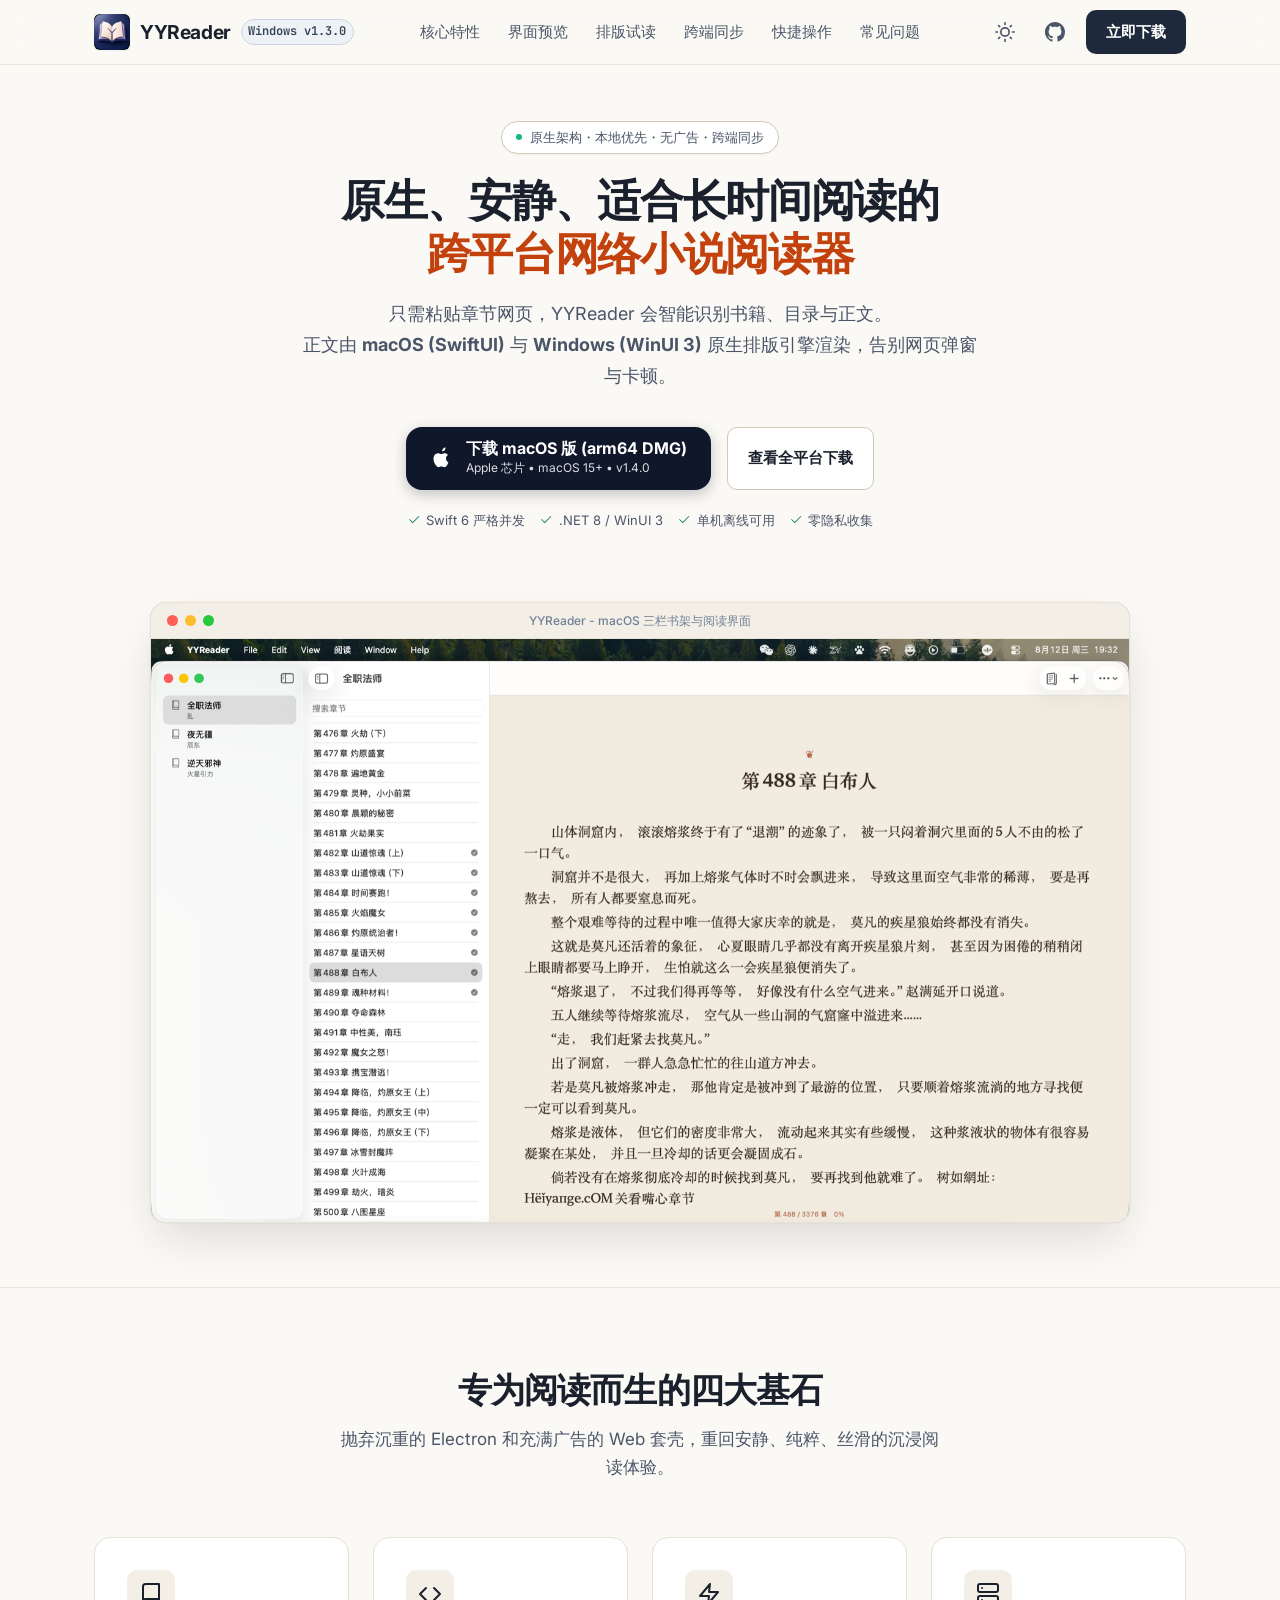
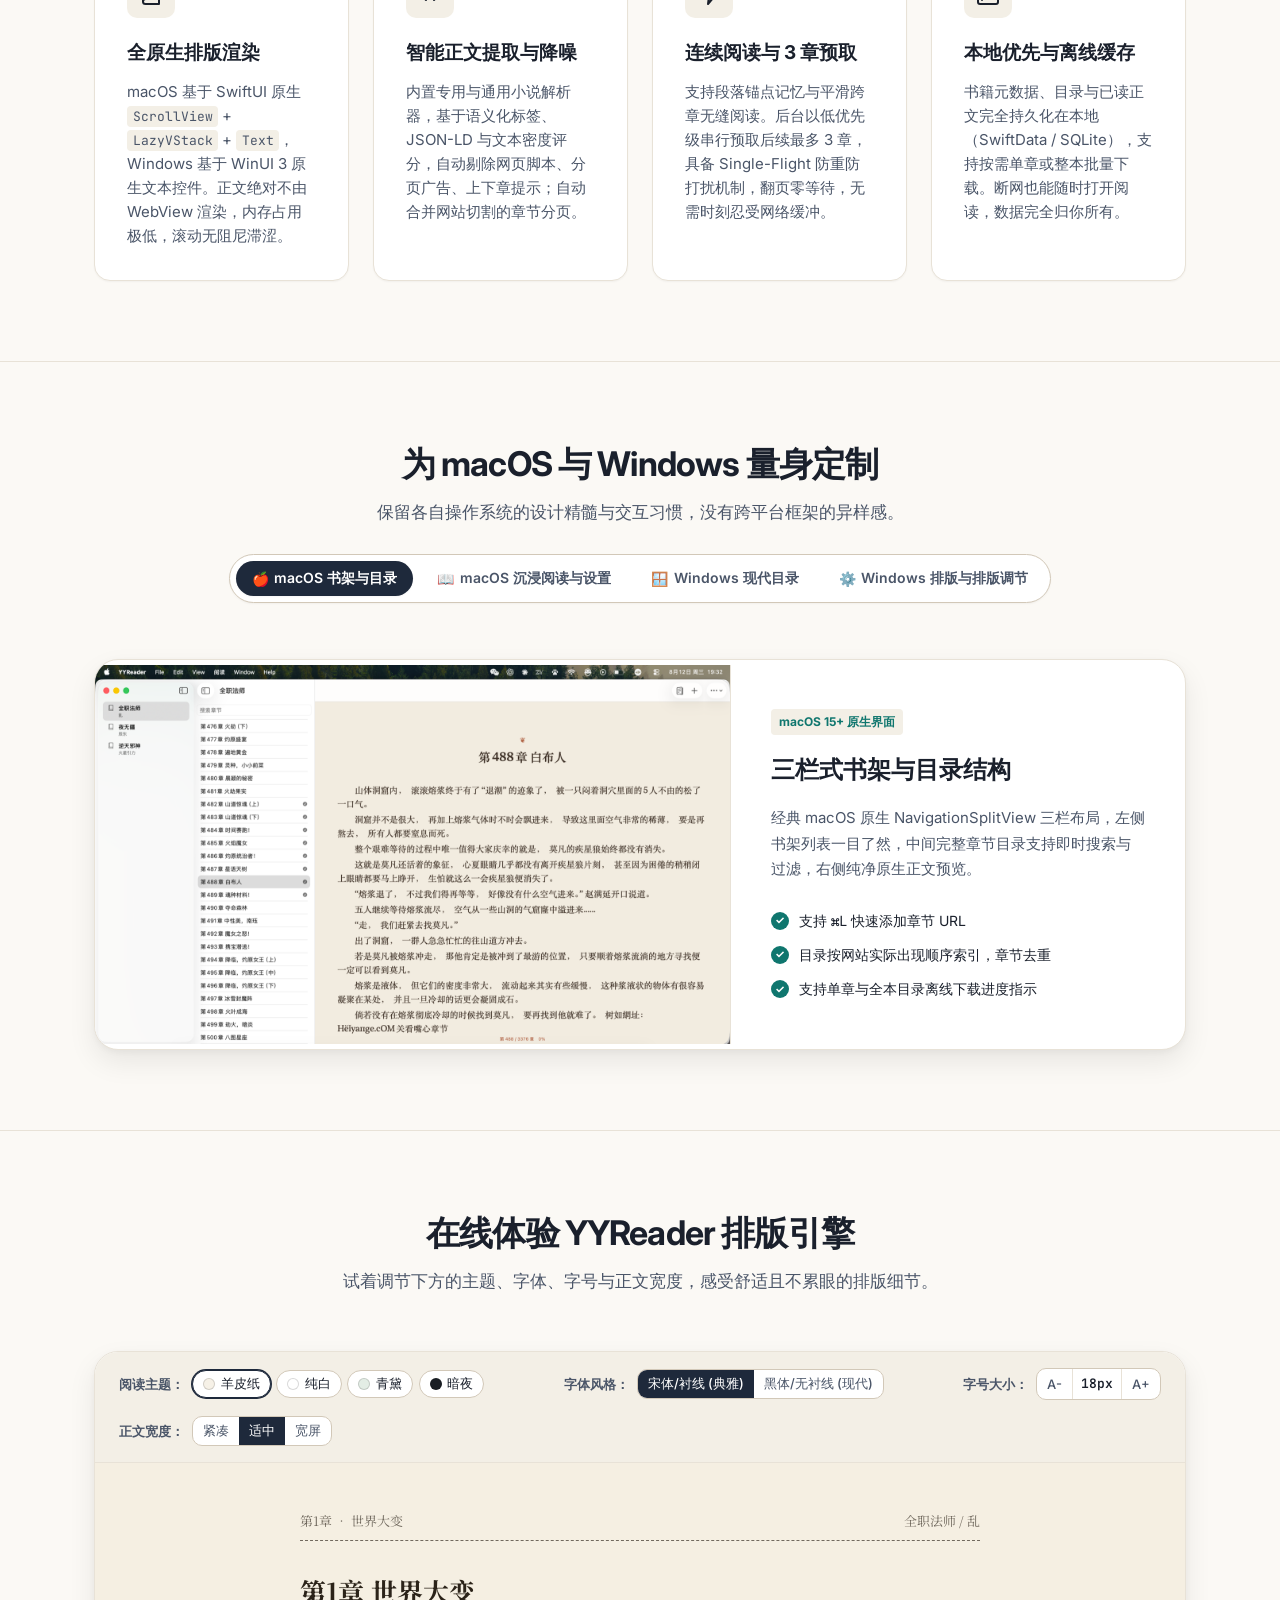
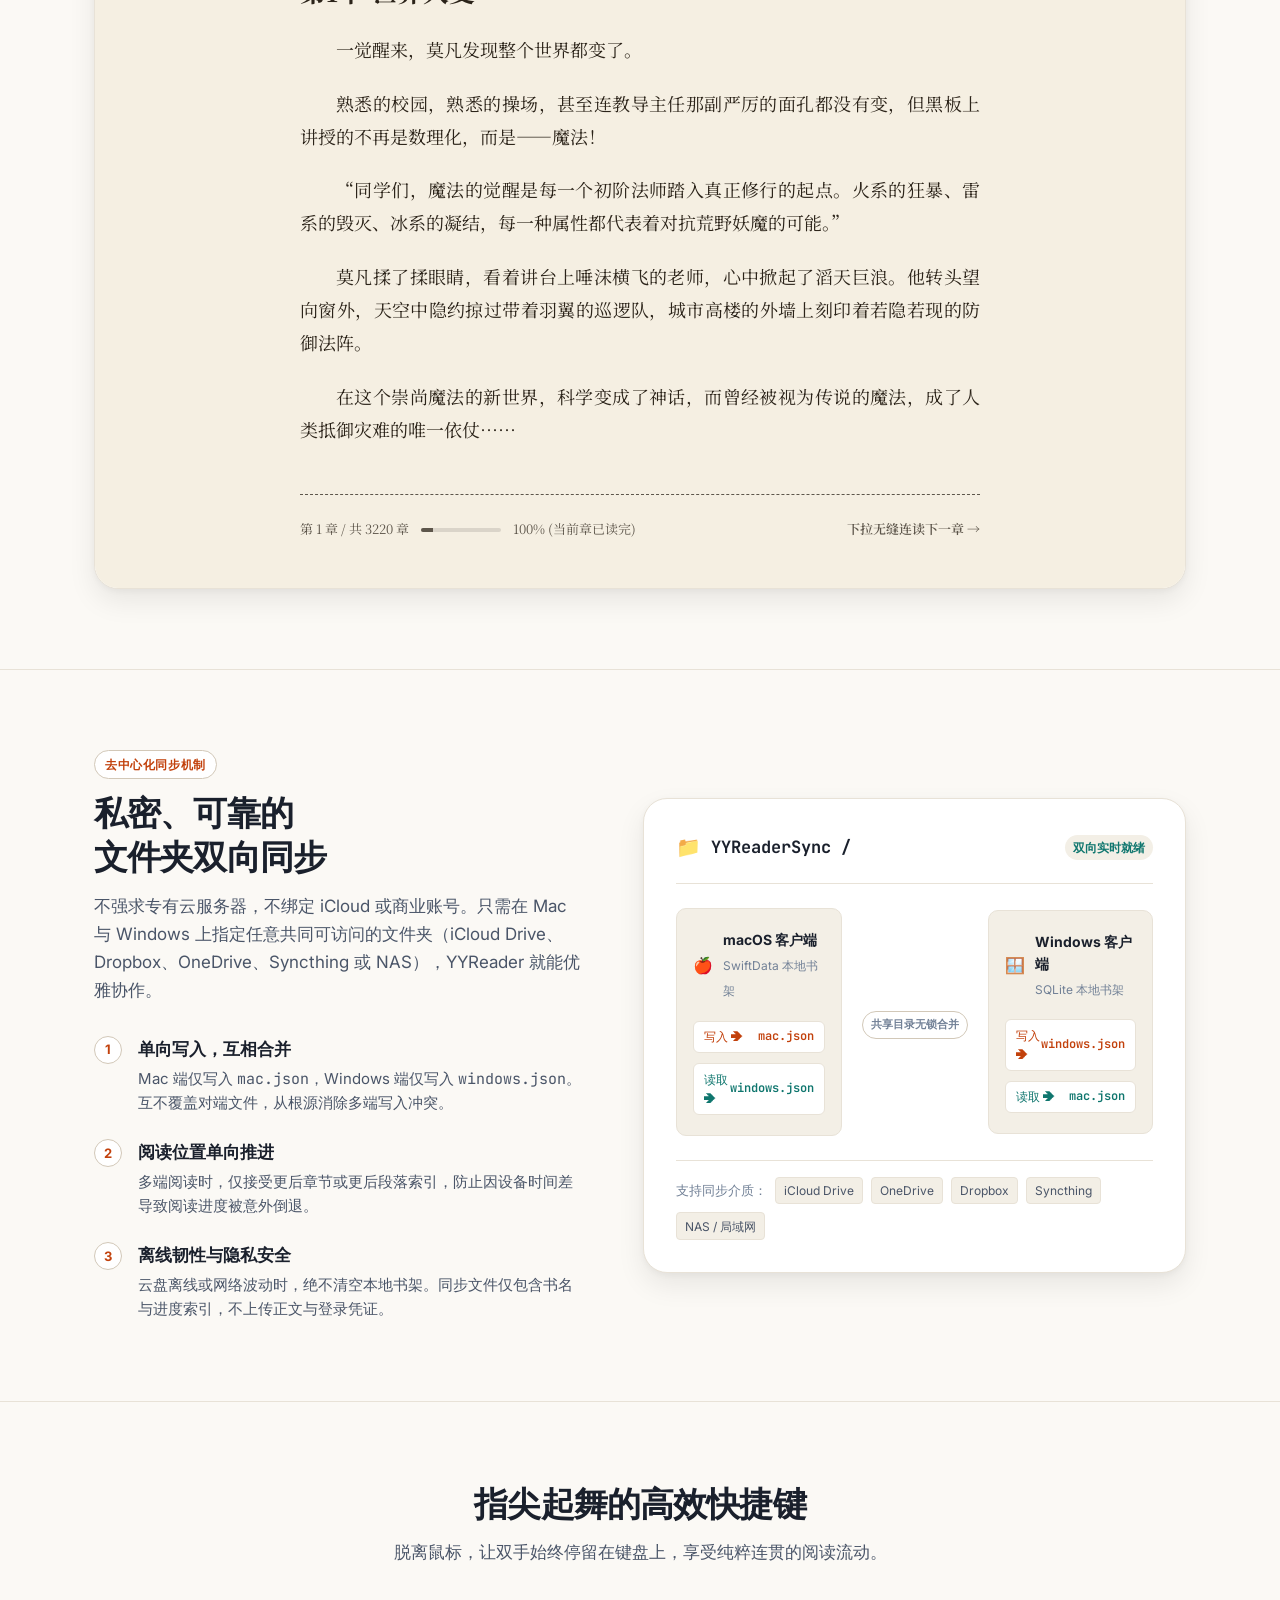
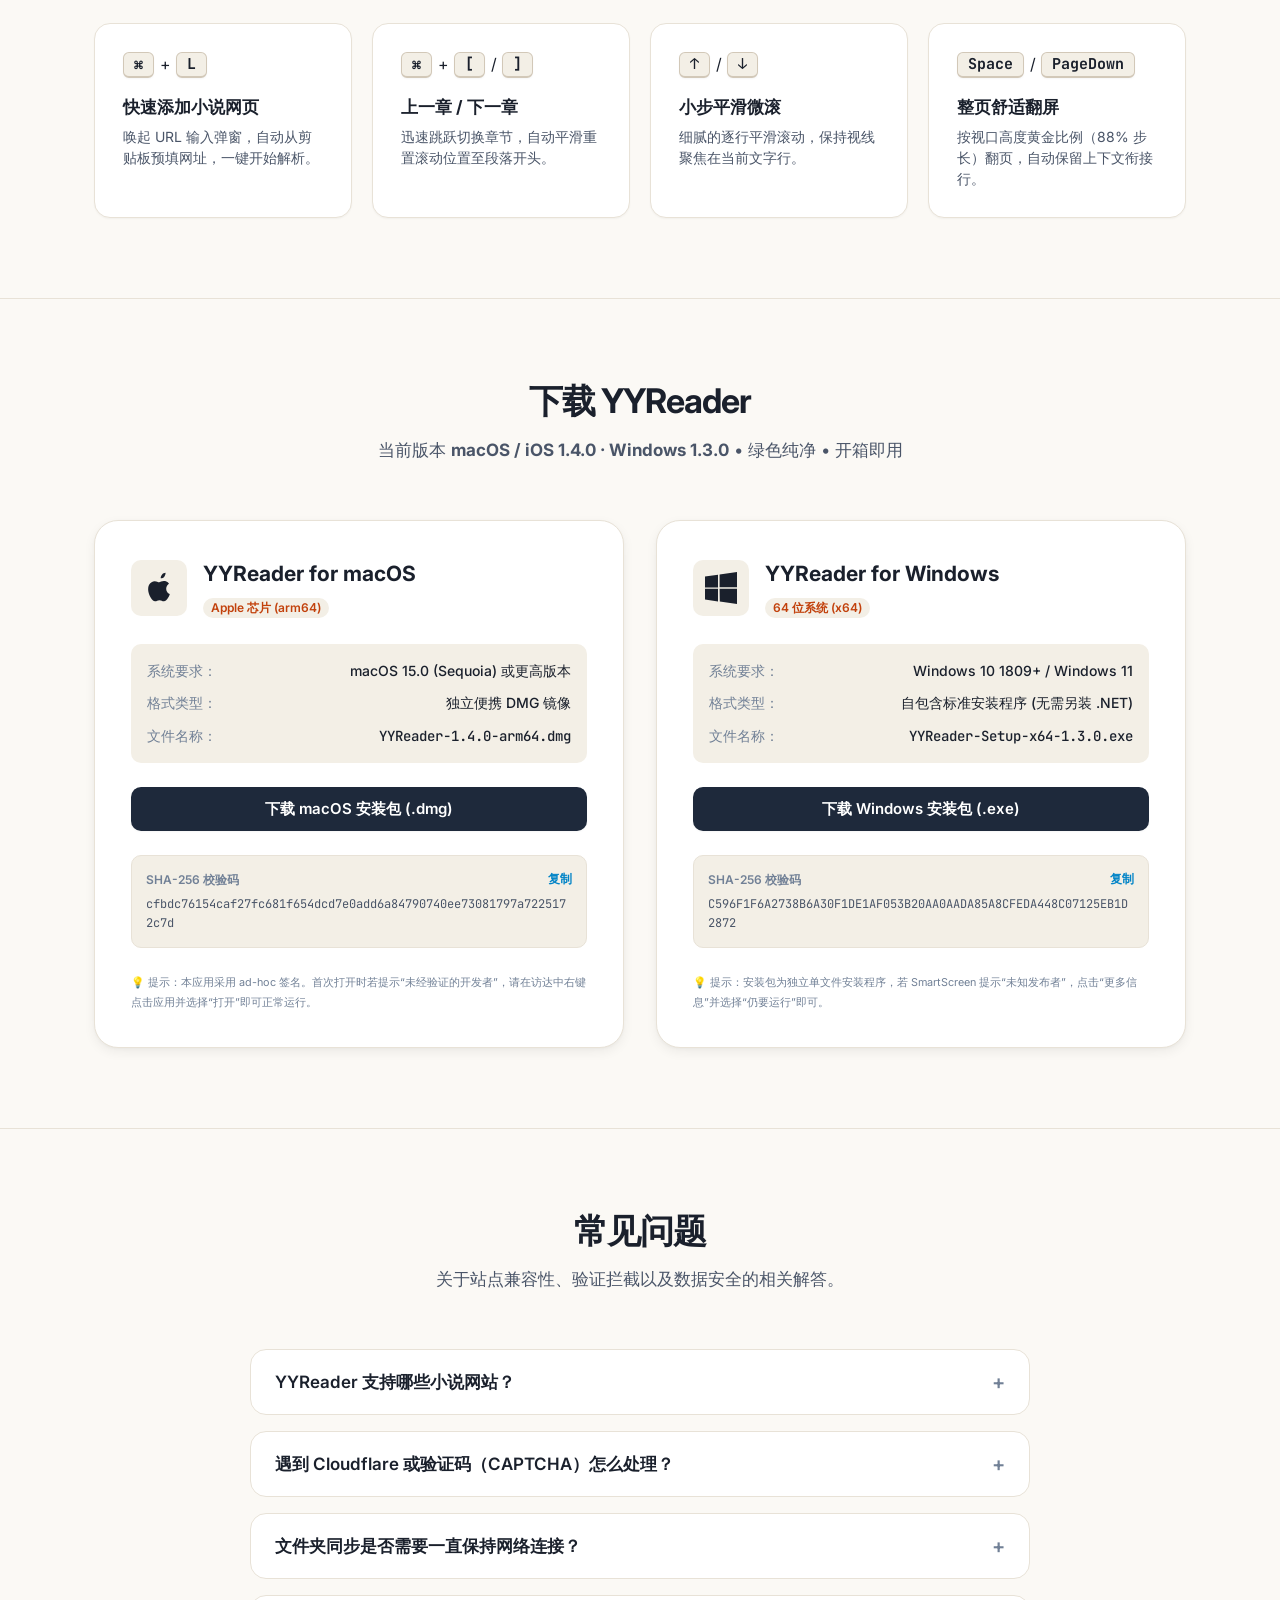
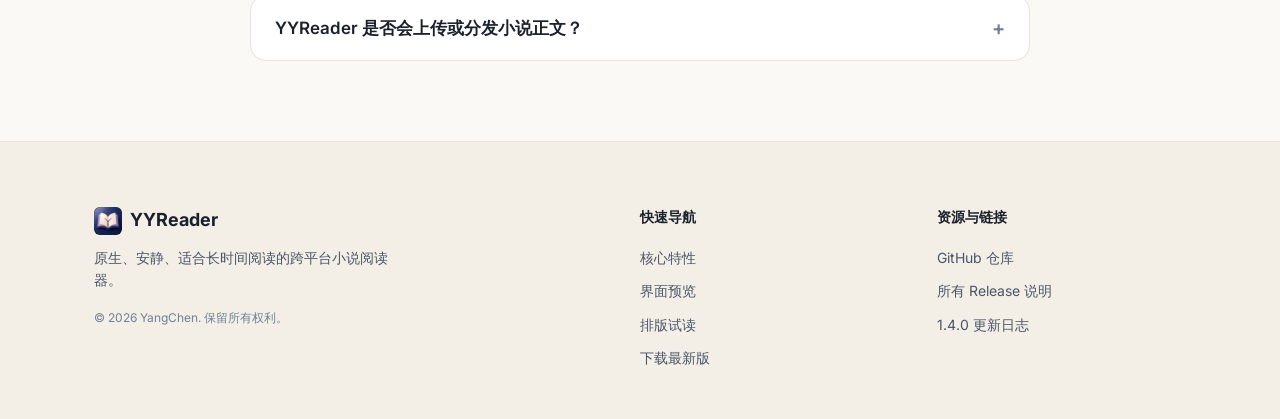
==== docs/index.html @ c7dfdd1e "release: publish macOS and iOS 1.4.0" ====
<!DOCTYPE html>
<html lang="zh-CN">
<head>
  <meta charset="UTF-8">
  <meta name="viewport" content="width=device-width, initial-scale=1.0">
  <title>YYReader - 原生、安静、适合长时间阅读的跨平台小说阅读器</title>
  <meta name="description" content="YYReader 是一款专为 macOS 与 Windows 设计的原生网络小说阅读器。粘贴章节链接，自动提取正文与目录，纯原生渲染，本地优先，支持去中心化文件夹双向同步。">
  <meta name="keywords" content="YYReader, 小说阅读器, 原生阅读器, macOS阅读器, Windows阅读器, SwiftUI, WinUI 3, 跨平台同步, 纯净阅读">
  <meta name="author" content="YangChen">

  <!-- Open Graph / Social Meta -->
  <meta property="og:type" content="website">
  <meta property="og:title" content="YYReader - 原生跨平台小说阅读器">
  <meta property="og:description" content="原生、安静、适合长时间阅读。粘贴网页链接自动识别书籍正文与目录，拒绝 WebView 卡顿，支持文件夹无感跨端同步。">
  <meta property="og:image" content="images/app-icon.png">
  <meta property="og:url" content="https://github.com/YangChen-cn/YYReader">

  <link rel="icon" type="image/png" href="images/favicon.png">
  <link rel="apple-touch-icon" href="images/app-icon.png">

  <!-- Fonts -->
  <link rel="preconnect" href="https://fonts.googleapis.com">
  <link rel="preconnect" href="https://fonts.gstatic.com" crossorigin>
  <link href="https://fonts.googleapis.com/css2?family=Inter:wght@400;500;600;700&family=Noto+Serif+SC:wght@400;500;600;700&family=JetBrains+Mono:wght@400;500&display=swap" rel="stylesheet">

  <link rel="stylesheet" href="style.css">

  <!-- Structured Data -->
  <script type="application/ld+json">
  {
    "@context": "https://schema.org",
    "@type": "SoftwareApplication",
    "name": "YYReader",
    "operatingSystem": "macOS 15+, Windows 10+",
    "applicationCategory": "BooksApplication",
    "softwareVersion": "1.4.0",
    "description": "原生、安静、适合长时间阅读的跨平台网络小说阅读器。",
    "author": {
      "@type": "Person",
      "name": "YangChen"
    }
  }
  </script>
</head>
<body data-theme="light">
  <!-- Top Navigation -->
  <header class="site-header" id="topNav">
    <div class="container header-inner">
      <a href="#" class="brand">
        <img src="images/app-icon.png" alt="YYReader Logo" class="brand-logo" width="36" height="36">
        <span class="brand-name">YYReader</span>
        <span class="version-tag">Windows v1.3.0</span>
      </a>

      <nav class="nav-links" id="navLinks">
        <a href="#features" class="nav-link">核心特性</a>
        <a href="#showcase" class="nav-link">界面预览</a>
        <a href="#interactive-demo" class="nav-link">排版试读</a>
        <a href="#folder-sync" class="nav-link">跨端同步</a>
        <a href="#shortcuts" class="nav-link">快捷操作</a>
        <a href="#faq" class="nav-link">常见问题</a>
      </nav>

      <div class="header-actions">
        <button id="themeToggleBtn" class="btn-icon" aria-label="切换网站主题" title="切换深色/浅色主题">
          <svg class="icon-sun" viewBox="0 0 24 24" width="20" height="20" fill="none" stroke="currentColor" stroke-width="2" stroke-linecap="round" stroke-linejoin="round">
            <circle cx="12" cy="12" r="5"></circle>
            <line x1="12" y1="1" x2="12" y2="3"></line>
            <line x1="12" y1="21" x2="12" y2="23"></line>
            <line x1="4.22" y1="4.22" x2="5.64" y2="5.64"></line>
            <line x1="18.36" y1="18.36" x2="19.78" y2="19.78"></line>
            <line x1="1" y1="12" x2="3" y2="12"></line>
            <line x1="21" y1="12" x2="23" y2="12"></line>
            <line x1="4.22" y1="19.78" x2="5.64" y2="18.36"></line>
            <line x1="18.36" y1="5.64" x2="19.78" y2="4.22"></line>
          </svg>
          <svg class="icon-moon" viewBox="0 0 24 24" width="20" height="20" fill="none" stroke="currentColor" stroke-width="2" stroke-linecap="round" stroke-linejoin="round">
            <path d="M21 12.79A9 9 0 1 1 11.21 3 7 7 0 0 0 21 12.79z"></path>
          </svg>
        </button>

        <a href="https://github.com/YangChen-cn/YYReader" target="_blank" rel="noopener noreferrer" class="btn-icon" aria-label="GitHub 仓库" title="查看 GitHub 源码">
          <svg viewBox="0 0 24 24" width="20" height="20" fill="currentColor">
            <path d="M12 0C5.37 0 0 5.37 0 12c0 5.31 3.435 9.795 8.205 11.385.6.105.825-.255.825-.57 0-.285-.015-1.23-.015-2.235-3.015.555-3.795-.735-4.035-1.41-.135-.345-.72-1.41-1.23-1.695-.42-.225-1.02-.78-.015-.795.945-.015 1.62.87 1.845 1.23 1.08 1.815 2.805 1.305 3.495.99.105-.78.42-1.305.765-1.605-2.67-.3-5.46-1.335-5.46-5.925 0-1.305.465-2.385 1.23-3.225-.12-.3-.54-1.53.12-3.18 0 0 1.005-.315 3.3 1.23.96-.27 1.98-.405 3-.405s2.04.135 3 .405c2.295-1.56 3.3-1.23 3.3-1.23.66 1.65.24 2.88.12 3.18.765.84 1.23 1.905 1.23 3.225 0 4.605-2.805 5.625-5.475 5.925.435.375.81 1.095.81 2.22 0 1.605-.015 2.895-.015 3.3 0 .315.225.69.825.57A12.02 12.02 0 0024 12c0-6.63-5.37-12-12-12z"/>
          </svg>
        </a>

        <a href="#download" class="btn btn-primary header-download-btn">
          <span>立即下载</span>
        </a>

        <button class="mobile-menu-btn" id="mobileMenuBtn" aria-label="展开导航菜单">
          <span></span><span></span><span></span>
        </button>
      </div>
    </div>
  </header>

  <main>
    <!-- Hero Section -->
    <section class="hero-section">
      <div class="container hero-container">
        <div class="hero-badge-wrap">
          <span class="hero-badge">
            <span class="badge-dot"></span>
            原生架构・本地优先・无广告・跨端同步
          </span>
        </div>

        <h1 class="hero-title">
          原生、安静、适合长时间阅读的<br>
          <span class="hero-title-highlight">跨平台网络小说阅读器</span>
        </h1>

        <p class="hero-subtitle">
          只需粘贴章节网页，YYReader 会智能识别书籍、目录与正文。<br>
          正文由 <strong>macOS (SwiftUI)</strong> 与 <strong>Windows (WinUI 3)</strong> 原生排版引擎渲染，告别网页弹窗与卡顿。
        </p>

        <!-- Dynamic OS Download Area -->
        <div class="hero-cta-area">
          <div class="smart-download-card" id="smartDownloadCard">
            <div class="download-btn-group">
              <a href="https://github.com/YangChen-cn/YYReader/releases/download/v1.4.0/YYReader-1.4.0-arm64.dmg" class="btn btn-hero btn-download-primary" id="primaryDownloadBtn">
                <svg class="btn-os-icon" id="primaryOsIcon" viewBox="0 0 24 24" width="22" height="22" fill="currentColor">
                  <path d="M18.71 19.5c-.83 1.24-1.71 2.45-3.05 2.47-1.34.03-1.77-.79-3.29-.79-1.53 0-2 .77-3.27.82-1.31.05-2.3-1.32-3.14-2.53C4.25 17 2.94 12.45 4.7 9.39c.87-1.52 2.43-2.48 4.12-2.51 1.28-.02 2.5.87 3.29.87.78 0 2.26-1.07 3.81-.91.65.03 2.47.26 3.64 1.98-.09.06-2.17 1.28-2.15 3.81.03 3.02 2.65 4.03 2.68 4.04-.03.07-.42 1.44-1.38 2.83M15.97 3.5c.62-.75 1.04-1.8 0.92-2.85-.9.04-2 .6-2.65 1.35-.58.66-1.08 1.73-.95 2.76.99.08 2.05-.51 2.68-1.26z"/>
                </svg>
                <div class="btn-text-wrap">
                  <span class="btn-label" id="primaryDownloadLabel">下载 macOS 版 (arm64 DMG)</span>
                  <span class="btn-sub" id="primaryDownloadSub">Apple 芯片 • macOS 15+ • v1.4.0</span>
                </div>
              </a>

              <a href="#download" class="btn btn-secondary btn-more-platforms">
                查看全平台下载
              </a>
            </div>

            <div class="platform-micro-badges">
              <span class="micro-badge">
                <svg viewBox="0 0 16 16" width="14" height="14" fill="currentColor"><path d="M13.854 3.646a.5.5 0 0 1 0 .708l-7 7a.5.5 0 0 1-.708 0l-3.5-3.5a.5.5 0 1 1 .708-.708L6.5 10.293l6.646-6.647a.5.5 0 0 1 .708 0z"/></svg>
                Swift 6 严格并发
              </span>
              <span class="micro-badge">
                <svg viewBox="0 0 16 16" width="14" height="14" fill="currentColor"><path d="M13.854 3.646a.5.5 0 0 1 0 .708l-7 7a.5.5 0 0 1-.708 0l-3.5-3.5a.5.5 0 1 1 .708-.708L6.5 10.293l6.646-6.647a.5.5 0 0 1 .708 0z"/></svg>
                .NET 8 / WinUI 3
              </span>
              <span class="micro-badge">
                <svg viewBox="0 0 16 16" width="14" height="14" fill="currentColor"><path d="M13.854 3.646a.5.5 0 0 1 0 .708l-7 7a.5.5 0 0 1-.708 0l-3.5-3.5a.5.5 0 1 1 .708-.708L6.5 10.293l6.646-6.647a.5.5 0 0 1 .708 0z"/></svg>
                单机离线可用
              </span>
              <span class="micro-badge">
                <svg viewBox="0 0 16 16" width="14" height="14" fill="currentColor"><path d="M13.854 3.646a.5.5 0 0 1 0 .708l-7 7a.5.5 0 0 1-.708 0l-3.5-3.5a.5.5 0 1 1 .708-.708L6.5 10.293l6.646-6.647a.5.5 0 0 1 .708 0z"/></svg>
                零隐私收集
              </span>
            </div>
          </div>
        </div>

        <!-- Hero Showcase Frame -->
        <div class="hero-media-wrapper">
          <div class="native-window-frame">
            <div class="window-titlebar">
              <div class="window-controls">
                <span class="ctrl close"></span>
                <span class="ctrl min"></span>
                <span class="ctrl max"></span>
              </div>
              <div class="window-title" id="windowFrameTitle">YYReader - macOS 三栏书架与阅读界面</div>
              <div class="window-dummy-action"></div>
            </div>
            <div class="window-content">
              <img src="images/yyreader-macos-library.png" alt="YYReader macOS 客户端主界面展示" class="window-img" id="heroDisplayImage">
            </div>
          </div>
        </div>
      </div>
    </section>

    <!-- Features Section -->
    <section class="section features-section" id="features">
      <div class="container">
        <div class="section-header text-center">
          <h2 class="section-title">专为阅读而生的四大基石</h2>
          <p class="section-desc">抛弃沉重的 Electron 和充满广告的 Web 套壳，重回安静、纯粹、丝滑的沉浸阅读体验。</p>
        </div>

        <div class="features-grid">
          <!-- Card 1 -->
          <div class="feature-card">
            <div class="feature-icon-box">
              <svg viewBox="0 0 24 24" width="24" height="24" fill="none" stroke="currentColor" stroke-width="2" stroke-linecap="round" stroke-linejoin="round">
                <path d="M4 19.5A2.5 2.5 0 0 1 6.5 17H20"></path>
                <path d="M6.5 2H20v20H6.5A2.5 2.5 0 0 1 4 19.5v-15A2.5 2.5 0 0 1 6.5 2z"></path>
              </svg>
            </div>
            <h3 class="feature-title">全原生排版渲染</h3>
            <p class="feature-text">
              macOS 基于 SwiftUI 原生 <code>ScrollView</code> + <code>LazyVStack</code> + <code>Text</code>，Windows 基于 WinUI 3 原生文本控件。正文绝对不由 WebView 渲染，内存占用极低，滚动无阻尼滞涩。
            </p>
          </div>

          <!-- Card 2 -->
          <div class="feature-card">
            <div class="feature-icon-box">
              <svg viewBox="0 0 24 24" width="24" height="24" fill="none" stroke="currentColor" stroke-width="2" stroke-linecap="round" stroke-linejoin="round">
                <polyline points="16 18 22 12 16 6"></polyline>
                <polyline points="8 6 2 12 8 18"></polyline>
              </svg>
            </div>
            <h3 class="feature-title">智能正文提取与降噪</h3>
            <p class="feature-text">
              内置专用与通用小说解析器，基于语义化标签、JSON-LD 与文本密度评分，自动剔除网页脚本、分页广告、上下章提示；自动合并网站切割的章节分页。
            </p>
          </div>

          <!-- Card 3 -->
          <div class="feature-card">
            <div class="feature-icon-box">
              <svg viewBox="0 0 24 24" width="24" height="24" fill="none" stroke="currentColor" stroke-width="2" stroke-linecap="round" stroke-linejoin="round">
                <path d="M13 2L3 14h9l-1 8 10-12h-9l1-8z"></path>
              </svg>
            </div>
            <h3 class="feature-title">连续阅读与 3 章预取</h3>
            <p class="feature-text">
              支持段落锚点记忆与平滑跨章无缝阅读。后台以低优先级串行预取后续最多 3 章，具备 Single-Flight 防重防打扰机制，翻页零等待，无需时刻忍受网络缓冲。
            </p>
          </div>

          <!-- Card 4 -->
          <div class="feature-card">
            <div class="feature-icon-box">
              <svg viewBox="0 0 24 24" width="24" height="24" fill="none" stroke="currentColor" stroke-width="2" stroke-linecap="round" stroke-linejoin="round">
                <rect x="2" y="2" width="20" height="8" rx="2" ry="2"></rect>
                <rect x="2" y="14" width="20" height="8" rx="2" ry="2"></rect>
                <line x1="6" y1="6" x2="6.01" y2="6"></line>
                <line x1="6" y1="18" x2="6.01" y2="18"></line>
              </svg>
            </div>
            <h3 class="feature-title">本地优先与离线缓存</h3>
            <p class="feature-text">
              书籍元数据、目录与已读正文完全持久化在本地（SwiftData / SQLite），支持按需单章或整本批量下载。断网也能随时打开阅读，数据完全归你所有。
            </p>
          </div>
        </div>
      </div>
    </section>

    <!-- Platform Showcase Section -->
    <section class="section showcase-section" id="showcase">
      <div class="container">
        <div class="section-header text-center">
          <h2 class="section-title">为 macOS 与 Windows 量身定制</h2>
          <p class="section-desc">保留各自操作系统的设计精髓与交互习惯，没有跨平台框架的异样感。</p>

          <!-- Showcase Platform Tabs -->
          <div class="showcase-tabs" role="tablist">
            <button class="showcase-tab active" data-target="macos-lib" role="tab" aria-selected="true">
              <span class="tab-icon">🍎</span> macOS 书架与目录
            </button>
            <button class="showcase-tab" data-target="macos-read" role="tab" aria-selected="false">
              <span class="tab-icon">📖</span> macOS 沉浸阅读与设置
            </button>
            <button class="showcase-tab" data-target="win-lib" role="tab" aria-selected="false">
              <span class="tab-icon">🪟</span> Windows 现代目录
            </button>
            <button class="showcase-tab" data-target="win-read" role="tab" aria-selected="false">
              <span class="tab-icon">⚙️</span> Windows 排版与排版调节
            </button>
          </div>
        </div>

        <div class="showcase-display-card">
          <div class="showcase-content-grid">
            <div class="showcase-image-box">
              <img src="images/yyreader-macos-library.png" alt="macOS 书架展示" class="showcase-active-img" id="showcaseImage">
            </div>
            <div class="showcase-info-box">
              <div class="showcase-badge" id="showcaseBadge">macOS 15+ 原生界面</div>
              <h3 class="showcase-title" id="showcaseTitle">三栏式书架与目录结构</h3>
              <p class="showcase-description" id="showcaseDesc">
                经典 macOS 原生 NavigationSplitView 三栏布局，左侧书架列表一目了然，中间完整章节目录支持即时搜索与过滤，右侧纯净原生正文预览。
              </p>

              <div class="showcase-highlights" id="showcaseHighlights">
                <div class="highlight-item">
                  <span class="item-check">✓</span>
                  <span>支持 <code>⌘L</code> 快速添加章节 URL</span>
                </div>
                <div class="highlight-item">
                  <span class="item-check">✓</span>
                  <span>目录按网站实际出现顺序索引，章节去重</span>
                </div>
                <div class="highlight-item">
                  <span class="item-check">✓</span>
                  <span>支持单章与全本目录离线下载进度指示</span>
                </div>
              </div>
            </div>
          </div>
        </div>
      </div>
    </section>

    <!-- Interactive Reader Sandbox Demo -->
    <section class="section demo-section" id="interactive-demo">
      <div class="container">
        <div class="section-header text-center">
          <h2 class="section-title">在线体验 YYReader 排版引擎</h2>
          <p class="section-desc">试着调节下方的主题、字体、字号与正文宽度，感受舒适且不累眼的排版细节。</p>
        </div>

        <div class="reader-sandbox-wrapper">
          <!-- Sandbox Controls Toolbar -->
          <div class="sandbox-toolbar">
            <div class="control-group">
              <span class="control-label">阅读主题：</span>
              <div class="theme-chips">
                <button class="theme-chip active" data-reader-theme="paper" title="温润羊皮纸">
                  <span class="chip-color chip-paper"></span>
                  <span>羊皮纸</span>
                </button>
                <button class="theme-chip" data-reader-theme="light" title="经典纯白">
                  <span class="chip-color chip-light"></span>
                  <span>纯白</span>
                </button>
                <button class="theme-chip" data-reader-theme="mint" title="护眼青黛">
                  <span class="chip-color chip-mint"></span>
                  <span>青黛</span>
                </button>
                <button class="theme-chip" data-reader-theme="dark" title="沉浸暗夜">
                  <span class="chip-color chip-dark"></span>
                  <span>暗夜</span>
                </button>
              </div>
            </div>

            <div class="control-group">
              <span class="control-label">字体风格：</span>
              <div class="font-toggle-group">
                <button class="btn-toggle active" data-font="serif">宋体/衬线 (典雅)</button>
                <button class="btn-toggle" data-font="sans">黑体/无衬线 (现代)</button>
              </div>
            </div>

            <div class="control-group">
              <span class="control-label">字号大小：</span>
              <div class="size-stepper">
                <button class="stepper-btn" id="fontDecBtn" aria-label="减小字号">A-</button>
                <span class="size-val" id="fontSizeVal">18px</span>
                <button class="stepper-btn" id="fontIncBtn" aria-label="增大字号">A+</button>
              </div>
            </div>

            <div class="control-group">
              <span class="control-label">正文宽度：</span>
              <div class="size-stepper">
                <button class="stepper-btn" id="widthNarrowBtn">紧凑</button>
                <button class="stepper-btn active" id="widthNormalBtn">适中</button>
                <button class="stepper-btn" id="widthWideBtn">宽屏</button>
              </div>
            </div>
          </div>

          <!-- Reader Preview Screen -->
          <div class="reader-viewport theme-paper" id="readerViewport">
            <div class="reader-paper-sheet width-normal font-serif" id="readerPaperSheet">
              <div class="reader-book-header">
                <span class="reader-meta-tag">第1章 • 世界大变</span>
                <span class="reader-meta-title">全职法师 / 乱</span>
              </div>

              <div class="reader-body">
                <h1 class="reader-chapter-heading">第1章 世界大变</h1>

                <p class="reader-p">一觉醒来，莫凡发现整个世界都变了。</p>
                <p class="reader-p">熟悉的校园，熟悉的操场，甚至连教导主任那副严厉的面孔都没有变，但黑板上讲授的不再是数理化，而是——魔法！</p>
                <p class="reader-p">“同学们，魔法的觉醒是每一个初阶法师踏入真正修行的起点。火系的狂暴、雷系的毁灭、冰系的凝结，每一种属性都代表着对抗荒野妖魔的可能。”</p>
                <p class="reader-p">莫凡揉了揉眼睛，看着讲台上唾沫横飞的老师，心中掀起了滔天巨浪。他转头望向窗外，天空中隐约掠过带着羽翼的巡逻队，城市高楼的外墙上刻印着若隐若现的防御法阵。</p>
                <p class="reader-p">在这个崇尚魔法的新世界，科学变成了神话，而曾经被视为传说的魔法，成了人类抵御灾难的唯一依仗……</p>
              </div>

              <div class="reader-footer-bar">
                <div class="reader-progress-info">
                  <span>第 1 章 / 共 3220 章</span>
                  <div class="reader-progress-bar-mini"><div class="progress-fill" style="width: 15%;"></div></div>
                  <span>100% (当前章已读完)</span>
                </div>
                <div class="reader-next-action">
                  <span class="next-btn-fake">下拉无缝连读下一章 →</span>
                </div>
              </div>
            </div>
          </div>
        </div>
      </div>
    </section>

    <!-- Folder Sync Visualizer Section -->
    <section class="section sync-section" id="folder-sync">
      <div class="container">
        <div class="sync-grid">
          <div class="sync-info-column">
            <div class="section-badge">去中心化同步机制</div>
            <h2 class="section-title">私密、可靠的<br>文件夹双向同步</h2>
            <p class="section-desc">
              不强求专有云服务器，不绑定 iCloud 或商业账号。只需在 Mac 与 Windows 上指定任意共同可访问的文件夹（iCloud Drive、Dropbox、OneDrive、Syncthing 或 NAS），YYReader 就能优雅协作。
            </p>

            <div class="sync-features-list">
              <div class="sync-feat-item">
                <div class="feat-bullet">1</div>
                <div>
                  <h4>单向写入，互相合并</h4>
                  <p>Mac 端仅写入 <code>mac.json</code>，Windows 端仅写入 <code>windows.json</code>。互不覆盖对端文件，从根源消除多端写入冲突。</p>
                </div>
              </div>
              <div class="sync-feat-item">
                <div class="feat-bullet">2</div>
                <div>
                  <h4>阅读位置单向推进</h4>
                  <p>多端阅读时，仅接受更后章节或更后段落索引，防止因设备时间差导致阅读进度被意外倒退。</p>
                </div>
              </div>
              <div class="sync-feat-item">
                <div class="feat-bullet">3</div>
                <div>
                  <h4>离线韧性与隐私安全</h4>
                  <p>云盘离线或网络波动时，绝不清空本地书架。同步文件仅包含书名与进度索引，不上传正文与登录凭证。</p>
                </div>
              </div>
            </div>
          </div>

          <div class="sync-diagram-column">
            <div class="sync-diagram-card">
              <div class="sync-folder-header">
                <span class="folder-icon">📁</span>
                <span class="folder-name">YYReaderSync /</span>
                <span class="folder-status-pill">双向实时就绪</span>
              </div>

              <div class="sync-flow-container">
                <!-- Mac Side -->
                <div class="sync-device-card mac-card">
                  <div class="device-header">
                    <span class="os-icon">🍎</span>
                    <div class="device-text">
                      <strong>macOS 客户端</strong>
                      <small>SwiftData 本地书架</small>
                    </div>
                  </div>
                  <div class="file-action-badge write">
                    <span>写入 ➔</span>
                    <code>mac.json</code>
                  </div>
                  <div class="file-action-badge read">
                    <span>读取 ➔</span>
                    <code>windows.json</code>
                  </div>
                </div>

                <!-- Sync Bridge Arrow -->
                <div class="sync-bridge">
                  <div class="bridge-arrow-wrap">
                    <span class="bridge-line"></span>
                    <span class="bridge-badge">共享目录无锁合并</span>
                  </div>
                </div>

                <!-- Windows Side -->
                <div class="sync-device-card win-card">
                  <div class="device-header">
                    <span class="os-icon">🪟</span>
                    <div class="device-text">
                      <strong>Windows 客户端</strong>
                      <small>SQLite 本地书架</small>
                    </div>
                  </div>
                  <div class="file-action-badge write">
                    <span>写入 ➔</span>
                    <code>windows.json</code>
                  </div>
                  <div class="file-action-badge read">
                    <span>读取 ➔</span>
                    <code>mac.json</code>
                  </div>
                </div>
              </div>

              <div class="sync-supported-clouds">
                <span>支持同步介质：</span>
                <span class="cloud-pill">iCloud Drive</span>
                <span class="cloud-pill">OneDrive</span>
                <span class="cloud-pill">Dropbox</span>
                <span class="cloud-pill">Syncthing</span>
                <span class="cloud-pill">NAS / 局域网</span>
              </div>
            </div>
          </div>
        </div>
      </div>
    </section>

    <!-- Shortcuts & Operations -->
    <section class="section shortcuts-section" id="shortcuts">
      <div class="container">
        <div class="section-header text-center">
          <h2 class="section-title">指尖起舞的高效快捷键</h2>
          <p class="section-desc">脱离鼠标，让双手始终停留在键盘上，享受纯粹连贯的阅读流动。</p>
        </div>

        <div class="shortcuts-grid">
          <div class="shortcut-card">
            <div class="key-combo">
              <kbd>⌘</kbd> + <kbd>L</kbd>
            </div>
            <div class="shortcut-desc">
              <h4>快速添加小说网页</h4>
              <p>唤起 URL 输入弹窗，自动从剪贴板预填网址，一键开始解析。</p>
            </div>
          </div>

          <div class="shortcut-card">
            <div class="key-combo">
              <kbd>⌘</kbd> + <kbd>[</kbd> / <kbd>]</kbd>
            </div>
            <div class="shortcut-desc">
              <h4>上一章 / 下一章</h4>
              <p>迅速跳跃切换章节，自动平滑重置滚动位置至段落开头。</p>
            </div>
          </div>

          <div class="shortcut-card">
            <div class="key-combo">
              <kbd>↑</kbd> / <kbd>↓</kbd>
            </div>
            <div class="shortcut-desc">
              <h4>小步平滑微滚</h4>
              <p>细腻的逐行平滑滚动，保持视线聚焦在当前文字行。</p>
            </div>
          </div>

          <div class="shortcut-card">
            <div class="key-combo">
              <kbd>Space</kbd> / <kbd>PageDown</kbd>
            </div>
            <div class="shortcut-desc">
              <h4>整页舒适翻屏</h4>
              <p>按视口高度黄金比例（88% 步长）翻页，自动保留上下文衔接行。</p>
            </div>
          </div>
        </div>
      </div>
    </section>

    <!-- Download & Checksum Section -->
    <section class="section download-section" id="download">
      <div class="container">
        <div class="section-header text-center">
          <h2 class="section-title">下载 YYReader</h2>
          <p class="section-desc">当前版本 <strong>macOS / iOS 1.4.0 · Windows 1.3.0</strong> • 绿色纯净 • 开箱即用</p>
        </div>

        <div class="download-cards-grid">
          <!-- macOS Download Card -->
          <div class="download-package-card macos-package">
            <div class="pkg-header">
              <div class="pkg-icon-wrap">
                <svg viewBox="0 0 24 24" width="32" height="32" fill="currentColor">
                  <path d="M18.71 19.5c-.83 1.24-1.71 2.45-3.05 2.47-1.34.03-1.77-.79-3.29-.79-1.53 0-2 .77-3.27.82-1.31.05-2.3-1.32-3.14-2.53C4.25 17 2.94 12.45 4.7 9.39c.87-1.52 2.43-2.48 4.12-2.51 1.28-.02 2.5.87 3.29.87.78 0 2.26-1.07 3.81-.91.65.03 2.47.26 3.64 1.98-.09.06-2.17 1.28-2.15 3.81.03 3.02 2.65 4.03 2.68 4.04-.03.07-.42 1.44-1.38 2.83M15.97 3.5c.62-.75 1.04-1.8 0.92-2.85-.9.04-2 .6-2.65 1.35-.58.66-1.08 1.73-.95 2.76.99.08 2.05-.51 2.68-1.26z"/>
                </svg>
              </div>
              <div class="pkg-title-area">
                <h3>YYReader for macOS</h3>
                <span class="pkg-badge">Apple 芯片 (arm64)</span>
              </div>
            </div>

            <div class="pkg-details">
              <div class="detail-row">
                <span class="detail-name">系统要求：</span>
                <span class="detail-val">macOS 15.0 (Sequoia) 或更高版本</span>
              </div>
              <div class="detail-row">
                <span class="detail-name">格式类型：</span>
                <span class="detail-val">独立便携 DMG 镜像</span>
              </div>
              <div class="detail-row">
                <span class="detail-name">文件名称：</span>
                <span class="detail-val"><code>YYReader-1.4.0-arm64.dmg</code></span>
              </div>
            </div>

            <div class="pkg-actions">
              <a href="https://github.com/YangChen-cn/YYReader/releases/download/v1.4.0/YYReader-1.4.0-arm64.dmg" class="btn btn-primary btn-block">
                下载 macOS 安装包 (.dmg)
              </a>
            </div>

            <div class="checksum-box">
              <div class="checksum-header">
                <span>SHA-256 校验码</span>
                <button class="copy-btn" data-copy="cfbdc76154caf27fc681f654dcd7e0add6a84790740ee73081797a7225172c7d">复制</button>
              </div>
              <code class="checksum-code">cfbdc76154caf27fc681f654dcd7e0add6a84790740ee73081797a7225172c7d</code>
            </div>

            <div class="pkg-notice">
              <small>💡 提示：本应用采用 ad-hoc 签名。首次打开时若提示“未经验证的开发者”，请在访达中右键点击应用并选择“打开”即可正常运行。</small>
            </div>
          </div>

          <!-- Windows Download Card -->
          <div class="download-package-card windows-package">
            <div class="pkg-header">
              <div class="pkg-icon-wrap">
                <svg viewBox="0 0 24 24" width="32" height="32" fill="currentColor">
                  <path d="M0 3.449L9.75 2.1v9.451H0m10.949-9.602L24 0v11.4H10.949M0 12.6h9.75v9.451L0 20.699M10.949 12.6H24V24l-12.9-1.801"/>
                </svg>
              </div>
              <div class="pkg-title-area">
                <h3>YYReader for Windows</h3>
                <span class="pkg-badge">64 位系统 (x64)</span>
              </div>
            </div>

            <div class="pkg-details">
              <div class="detail-row">
                <span class="detail-name">系统要求：</span>
                <span class="detail-val">Windows 10 1809+ / Windows 11</span>
              </div>
              <div class="detail-row">
                <span class="detail-name">格式类型：</span>
                <span class="detail-val">自包含标准安装程序 (无需另装 .NET)</span>
              </div>
              <div class="detail-row">
                <span class="detail-name">文件名称：</span>
                <span class="detail-val"><code>YYReader-Setup-x64-1.3.0.exe</code></span>
              </div>
            </div>

            <div class="pkg-actions">
              <a href="https://github.com/YangChen-cn/YYReader/releases/download/v1.3.0/YYReader-Setup-x64-1.3.0.exe" class="btn btn-primary btn-block">
                下载 Windows 安装包 (.exe)
              </a>
            </div>

            <div class="checksum-box">
              <div class="checksum-header">
                <span>SHA-256 校验码</span>
                <button class="copy-btn" data-copy="C596F1F6A2738B6A30F1DE1AF053B20AA0AADA85A8CFEDA448C07125EB1D2872">复制</button>
              </div>
              <code class="checksum-code">C596F1F6A2738B6A30F1DE1AF053B20AA0AADA85A8CFEDA448C07125EB1D2872</code>
            </div>

            <div class="pkg-notice">
              <small>💡 提示：安装包为独立单文件安装程序，若 SmartScreen 提示“未知发布者”，点击“更多信息”并选择“仍要运行”即可。</small>
            </div>
          </div>
        </div>
      </div>
    </section>

    <!-- FAQ Section -->
    <section class="section faq-section" id="faq">
      <div class="container">
        <div class="section-header text-center">
          <h2 class="section-title">常见问题</h2>
          <p class="section-desc">关于站点兼容性、验证拦截以及数据安全的相关解答。</p>
        </div>

        <div class="faq-accordion">
          <div class="faq-item">
            <button class="faq-question">
              <span>YYReader 支持哪些小说网站？</span>
              <span class="faq-icon">+</span>
            </button>
            <div class="faq-answer">
              <p>YYReader 为 <strong>qidiy.com（启迪小说）</strong> 提供了专用适配器（支持双页分页无缝合并与噪声滤除）；对于其他绝大多数主流小说站点，应用内置了基于 JSON-LD、OpenGraph、正文语义容器优先级和中文标点密度的<strong>通用解析引擎</strong>。只要网页结构包含常规章节正文与前后章导航，均可自动解析。</p>
            </div>
          </div>

          <div class="faq-item">
            <button class="faq-question">
              <span>遇到 Cloudflare 或验证码（CAPTCHA）怎么处理？</span>
              <span class="faq-icon">+</span>
            </button>
            <div class="faq-answer">
              <p>YYReader 优先采用轻量快速的 <code>URLSession</code> / <code>HttpClient</code> 下载静态页面；若目标站点触发了 Cloudflare 质询或前端 JS 渲染，应用会自动唤起原生 WebKit (macOS) 或 WebView2 (Windows) 浏览器组件供用户完成一次性人机验证，随后将 Cookie 和渲染后的 DOM 传回原生阅读器，<strong>正文绝不会直接嵌入 WebView 浏览</strong>。</p>
            </div>
          </div>

          <div class="faq-item">
            <button class="faq-question">
              <span>文件夹同步是否需要一直保持网络连接？</span>
              <span class="faq-icon">+</span>
            </button>
            <div class="faq-answer">
              <p>不需要。YYReader 的同步是完全异步且幂等的。当你在离线状态下阅读时，进度会先保存在本地；一旦连接到网络或共享文件夹重新就绪，应用会自动比对 <code>mac.json</code> 与 <code>windows.json</code> 的文件签名，并以单向向后推进的规则安全合并进度，绝不会因网络中断导致数据丢失或覆盖。</p>
            </div>
          </div>

          <div class="faq-item">
            <button class="faq-question">
              <span>YYReader 是否会上传或分发小说正文？</span>
              <span class="faq-icon">+</span>
            </button>
            <div class="faq-answer">
              <p>绝对不会。YYReader 是一款纯单机本地优先的阅读工具，不架设任何中心服务器，不收集用户阅读记录，也不在应用内分发任何版权正文。所有内容仅由用户自行输入 URL 从源站获取并缓存在用户本机。</p>
            </div>
          </div>
        </div>
      </div>
    </section>
  </main>

  <!-- Site Footer -->
  <footer class="site-footer">
    <div class="container footer-inner">
      <div class="footer-brand-col">
        <div class="footer-brand">
          <img src="images/app-icon.png" alt="YYReader" width="28" height="28">
          <span>YYReader</span>
        </div>
        <p class="footer-motto">原生、安静、适合长时间阅读的跨平台小说阅读器。</p>
        <p class="footer-copy">© 2026 YangChen. 保留所有权利。</p>
      </div>

      <div class="footer-links-col">
        <h4>快速导航</h4>
        <ul>
          <li><a href="#features">核心特性</a></li>
          <li><a href="#showcase">界面预览</a></li>
          <li><a href="#interactive-demo">排版试读</a></li>
          <li><a href="#download">下载最新版</a></li>
        </ul>
      </div>

      <div class="footer-links-col">
        <h4>资源与链接</h4>
        <ul>
          <li><a href="https://github.com/YangChen-cn/YYReader" target="_blank" rel="noopener">GitHub 仓库</a></li>
          <li><a href="https://github.com/YangChen-cn/YYReader/releases" target="_blank" rel="noopener">所有 Release 说明</a></li>
          <li><a href="https://github.com/YangChen-cn/YYReader/blob/main/RELEASE_NOTES.md" target="_blank" rel="noopener">1.4.0 更新日志</a></li>
        </ul>
      </div>
    </div>
  </footer>

  <!-- Toast Notification -->
  <div class="toast" id="toast">已复制到剪贴板</div>

  <script src="app.js"></script>
</body>
</html>
---- docs/style.css ----
/* ==========================================================================
   YYReader Official Website Stylesheet
   Modern, Clean, Reading-focused Design System
   ========================================================================== */

:root {
  /* Color Palette - Warm Paper & Slate (Light Theme) */
  --bg-canvas: #fbf9f5;
  --bg-surface: #ffffff;
  --bg-subtle: #f3efe6;
  --bg-hover: #ece6dc;

  --text-primary: #1a202c;
  --text-secondary: #4a5568;
  --text-tertiary: #718096;
  --text-inverse: #ffffff;

  --border-subtle: #e8e2d7;
  --border-strong: #d2c8b8;

  --accent-primary: #1e293b;
  --accent-primary-hover: #0f172a;
  --accent-warm: #c2410c;
  --accent-teal: #0f766e;
  --accent-blue: #0284c7;

  --badge-bg: #eef2f6;
  --badge-text: #334155;
  --badge-border: #cbd5e1;

  /* Shadows */
  --shadow-sm: 0 1px 2px rgba(0, 0, 0, 0.04);
  --shadow-md: 0 4px 12px rgba(0, 0, 0, 0.06), 0 1px 3px rgba(0, 0, 0, 0.03);
  --shadow-lg: 0 12px 28px rgba(0, 0, 0, 0.08), 0 2px 6px rgba(0, 0, 0, 0.04);
  --shadow-window: 0 20px 48px -10px rgba(15, 23, 42, 0.15), 0 0 1px rgba(0, 0, 0, 0.2);

  /* Typography */
  --font-sans: 'Inter', -apple-system, BlinkMacSystemFont, "Segoe UI", Roboto, "PingFang SC", "Hiragino Sans GB", "Microsoft YaHei", sans-serif;
  --font-serif: 'Noto Serif SC', "Songti SC", "Source Han Serif SC", STSong, Georgia, serif;
  --font-mono: 'JetBrains Mono', "SF Mono", Menlo, Monaco, Consolas, monospace;

  /* Spacing & Layout */
  --max-width: 1140px;
  --radius-sm: 6px;
  --radius-md: 10px;
  --radius-lg: 16px;
  --radius-xl: 24px;
  --radius-pill: 9999px;

  --transition-fast: 0.15s ease;
  --transition-normal: 0.25s ease;
}

[data-theme="dark"] {
  --bg-canvas: #0d1117;
  --bg-surface: #161b22;
  --bg-subtle: #1c2128;
  --bg-hover: #262c36;

  --text-primary: #f0f6fc;
  --text-secondary: #c9d1d9;
  --text-tertiary: #8b949e;
  --text-inverse: #0d1117;

  --border-subtle: #30363d;
  --border-strong: #484f58;

  --accent-primary: #38bdf8;
  --accent-primary-hover: #7dd3fc;
  --accent-warm: #fb923c;
  --accent-teal: #2dd4bf;
  --accent-blue: #38bdf8;

  --badge-bg: #21262d;
  --badge-text: #8b949e;
  --badge-border: #30363d;

  --shadow-sm: 0 1px 2px rgba(0, 0, 0, 0.4);
  --shadow-md: 0 4px 12px rgba(0, 0, 0, 0.5);
  --shadow-lg: 0 12px 28px rgba(0, 0, 0, 0.6);
  --shadow-window: 0 24px 50px -10px rgba(0, 0, 0, 0.8), 0 0 1px rgba(255, 255, 255, 0.15);
}

/* ==========================================================================
   Reset & Base Styles
   ========================================================================== */

*, *::before, *::after {
  box-sizing: border-box;
  margin: 0;
  padding: 0;
}

html {
  scroll-behavior: smooth;
  font-size: 16px;
  text-rendering: optimizeLegibility;
  -webkit-font-smoothing: antialiased;
  -moz-osx-font-smoothing: grayscale;
}

body {
  font-family: var(--font-sans);
  background-color: var(--bg-canvas);
  color: var(--text-primary);
  line-height: 1.6;
  min-height: 100vh;
  transition: background-color var(--transition-normal), color var(--transition-normal);
}

a {
  color: inherit;
  text-decoration: none;
}

code, kbd {
  font-family: var(--font-mono);
}

img {
  max-width: 100%;
  height: auto;
  display: block;
}

button {
  font-family: inherit;
  cursor: pointer;
  border: none;
  background: none;
}

.container {
  width: 100%;
  max-width: var(--max-width);
  margin-left: auto;
  margin-right: auto;
  padding-left: 1.5rem;
  padding-right: 1.5rem;
}

/* ==========================================================================
   Header & Navigation
   ========================================================================== */

.site-header {
  position: sticky;
  top: 0;
  z-index: 100;
  background: rgba(251, 249, 245, 0.82);
  backdrop-filter: blur(14px);
  -webkit-backdrop-filter: blur(14px);
  border-bottom: 1px solid var(--border-subtle);
  transition: background-color var(--transition-normal), border-color var(--transition-normal);
}

[data-theme="dark"] .site-header {
  background: rgba(13, 17, 23, 0.85);
}

.header-inner {
  display: flex;
  align-items: center;
  justify-content: space-between;
  height: 4rem;
}

.brand {
  display: flex;
  align-items: center;
  gap: 0.625rem;
  font-weight: 700;
  font-size: 1.2rem;
  color: var(--text-primary);
}

.brand-logo {
  border-radius: var(--radius-sm);
  box-shadow: var(--shadow-sm);
}

.brand-name {
  letter-spacing: -0.02em;
}

.version-tag {
  font-size: 0.75rem;
  font-weight: 600;
  font-family: var(--font-mono);
  background: var(--badge-bg);
  color: var(--badge-text);
  border: 1px solid var(--badge-border);
  padding: 0.125rem 0.4rem;
  border-radius: var(--radius-pill);
}

.nav-links {
  display: flex;
  align-items: center;
  gap: 1.75rem;
}

.nav-link {
  font-size: 0.9375rem;
  font-weight: 500;
  color: var(--text-secondary);
  transition: color var(--transition-fast);
  position: relative;
  padding: 0.35rem 0;
}

.nav-link:hover, .nav-link.active {
  color: var(--text-primary);
}

.nav-link.active::after {
  content: "";
  position: absolute;
  bottom: 0;
  left: 0;
  right: 0;
  height: 2px;
  background: var(--text-primary);
  border-radius: var(--radius-pill);
}

.header-actions {
  display: flex;
  align-items: center;
  gap: 0.75rem;
}

.btn-icon {
  display: flex;
  align-items: center;
  justify-content: center;
  width: 2.375rem;
  height: 2.375rem;
  border-radius: var(--radius-md);
  color: var(--text-secondary);
  background: transparent;
  border: 1px solid transparent;
  transition: all var(--transition-fast);
}

.btn-icon:hover {
  color: var(--text-primary);
  background: var(--bg-subtle);
  border-color: var(--border-subtle);
}

[data-theme="light"] .icon-moon { display: none; }
[data-theme="dark"] .icon-sun { display: none; }

.header-download-btn {
  padding: 0.5rem 1rem;
  font-size: 0.875rem;
}

.mobile-menu-btn {
  display: none;
  flex-direction: column;
  justify-content: space-between;
  width: 1.5rem;
  height: 1.125rem;
}

.mobile-menu-btn span {
  height: 2px;
  width: 100%;
  background: var(--text-primary);
  border-radius: var(--radius-pill);
  transition: all var(--transition-fast);
}

/* ==========================================================================
   Button System
   ========================================================================== */

.btn {
  display: inline-flex;
  align-items: center;
  justify-content: center;
  gap: 0.5rem;
  font-weight: 600;
  font-size: 0.9375rem;
  padding: 0.625rem 1.25rem;
  border-radius: var(--radius-md);
  transition: all var(--transition-fast);
  white-space: nowrap;
}

.btn-primary {
  background: var(--accent-primary);
  color: var(--text-inverse);
  box-shadow: var(--shadow-sm);
}

.btn-primary:hover {
  background: var(--accent-primary-hover);
  transform: translateY(-1px);
  box-shadow: var(--shadow-md);
}

.btn-secondary {
  background: var(--bg-surface);
  color: var(--text-primary);
  border: 1px solid var(--border-strong);
}

.btn-secondary:hover {
  background: var(--bg-hover);
  border-color: var(--text-tertiary);
}

.btn-hero {
  padding: 0.75rem 1.5rem;
  font-size: 1rem;
  border-radius: var(--radius-lg);
}

.btn-download-primary {
  background: #0f172a;
  color: #ffffff;
  box-shadow: 0 4px 14px rgba(15, 23, 42, 0.25);
  display: flex;
  align-items: center;
  gap: 0.875rem;
  text-align: left;
}

[data-theme="dark"] .btn-download-primary {
  background: #f0f6fc;
  color: #0d1117;
  box-shadow: 0 4px 14px rgba(240, 246, 252, 0.2);
}

.btn-download-primary:hover {
  transform: translateY(-2px);
  box-shadow: 0 6px 20px rgba(15, 23, 42, 0.35);
}

.btn-os-icon {
  flex-shrink: 0;
}

.btn-text-wrap {
  display: flex;
  flex-direction: column;
}

.btn-label {
  font-weight: 700;
  font-size: 1rem;
  line-height: 1.2;
}

.btn-sub {
  font-size: 0.75rem;
  font-weight: 400;
  opacity: 0.85;
}

.btn-block {
  width: 100%;
}

/* ==========================================================================
   Hero Section
   ========================================================================== */

.hero-section {
  padding-top: 3.5rem;
  padding-bottom: 4rem;
}

.hero-container {
  display: flex;
  flex-direction: column;
  align-items: center;
  text-align: center;
}

.hero-badge-wrap {
  margin-bottom: 1.25rem;
}

.hero-badge {
  display: inline-flex;
  align-items: center;
  gap: 0.5rem;
  background: var(--bg-surface);
  border: 1px solid var(--border-strong);
  color: var(--text-secondary);
  font-size: 0.8125rem;
  font-weight: 500;
  padding: 0.3125rem 0.875rem;
  border-radius: var(--radius-pill);
  box-shadow: var(--shadow-sm);
}

.badge-dot {
  width: 6px;
  height: 6px;
  background: #10b981;
  border-radius: 50%;
}

.hero-title {
  font-size: 2.75rem;
  font-weight: 800;
  line-height: 1.2;
  letter-spacing: -0.03em;
  color: var(--text-primary);
  margin-bottom: 1.25rem;
}

.hero-title-highlight {
  color: var(--accent-warm);
}

.hero-subtitle {
  font-size: 1.125rem;
  color: var(--text-secondary);
  max-width: 680px;
  margin-bottom: 2.25rem;
  line-height: 1.7;
}

.hero-cta-area {
  margin-bottom: 3.5rem;
  width: 100%;
  max-width: 620px;
}

.smart-download-card {
  display: flex;
  flex-direction: column;
  align-items: center;
  gap: 1.25rem;
}

.download-btn-group {
  display: flex;
  flex-wrap: wrap;
  gap: 1rem;
  justify-content: center;
  width: 100%;
}

.platform-micro-badges {
  display: flex;
  flex-wrap: wrap;
  justify-content: center;
  gap: 0.875rem;
  font-size: 0.8125rem;
  color: var(--text-tertiary);
}

.micro-badge {
  display: inline-flex;
  align-items: center;
  gap: 0.35rem;
  color: var(--text-secondary);
}

.micro-badge svg {
  color: var(--accent-teal);
}

/* ==========================================================================
   Window Frame Showcase
   ========================================================================== */

.hero-media-wrapper {
  width: 100%;
  max-width: 980px;
  margin-top: 1rem;
}

.native-window-frame {
  background: var(--bg-surface);
  border: 1px solid var(--border-subtle);
  border-radius: var(--radius-lg);
  box-shadow: var(--shadow-window);
  overflow: hidden;
}

.window-titlebar {
  display: flex;
  align-items: center;
  justify-content: space-between;
  height: 2.25rem;
  padding: 0 1rem;
  background: var(--bg-subtle);
  border-bottom: 1px solid var(--border-subtle);
}

.window-controls {
  display: flex;
  gap: 0.45rem;
}

.window-controls .ctrl {
  width: 11px;
  height: 11px;
  border-radius: 50%;
  display: inline-block;
}

.ctrl.close { background: #ff5f56; }
.ctrl.min { background: #ffbd2e; }
.ctrl.max { background: #27c93f; }

.window-title {
  font-size: 0.75rem;
  font-weight: 500;
  color: var(--text-tertiary);
  font-family: var(--font-sans);
}

.window-dummy-action {
  width: 48px;
}

.window-content {
  background: #111;
  position: relative;
}

.window-img {
  width: 100%;
  height: auto;
  object-fit: cover;
  display: block;
}

/* ==========================================================================
   Section Common Styles
   ========================================================================== */

.section {
  padding: 5rem 0;
  border-top: 1px solid var(--border-subtle);
}

.section-header {
  margin-bottom: 3.5rem;
}

.text-center {
  text-align: center;
}

.section-badge {
  display: inline-block;
  font-size: 0.75rem;
  font-weight: 700;
  text-transform: uppercase;
  letter-spacing: 0.05em;
  color: var(--accent-warm);
  background: var(--bg-surface);
  border: 1px solid var(--border-strong);
  padding: 0.25rem 0.625rem;
  border-radius: var(--radius-pill);
  margin-bottom: 0.75rem;
}

.section-title {
  font-size: 2.125rem;
  font-weight: 700;
  letter-spacing: -0.025em;
  color: var(--text-primary);
  margin-bottom: 0.75rem;
  line-height: 1.3;
}

.section-desc {
  font-size: 1.0625rem;
  color: var(--text-secondary);
  max-width: 600px;
  margin-left: auto;
  margin-right: auto;
  line-height: 1.65;
}

/* ==========================================================================
   Features Grid
   ========================================================================== */

.features-grid {
  display: grid;
  grid-template-columns: repeat(auto-fit, minmax(250px, 1fr));
  gap: 1.5rem;
}

.feature-card {
  background: var(--bg-surface);
  border: 1px solid var(--border-subtle);
  border-radius: var(--radius-lg);
  padding: 2rem;
  box-shadow: var(--shadow-sm);
  transition: all var(--transition-normal);
  display: flex;
  flex-direction: column;
}

.feature-card:hover {
  transform: translateY(-3px);
  border-color: var(--border-strong);
  box-shadow: var(--shadow-md);
}

.feature-icon-box {
  width: 3rem;
  height: 3rem;
  border-radius: var(--radius-md);
  background: var(--bg-subtle);
  color: var(--text-primary);
  display: flex;
  align-items: center;
  justify-content: center;
  margin-bottom: 1.25rem;
}

.feature-title {
  font-size: 1.1875rem;
  font-weight: 700;
  margin-bottom: 0.75rem;
  color: var(--text-primary);
}

.feature-text {
  font-size: 0.9375rem;
  color: var(--text-secondary);
  line-height: 1.6;
}

.feature-text code {
  font-size: 0.8125rem;
  background: var(--bg-subtle);
  padding: 0.125rem 0.35rem;
  border-radius: 4px;
}

/* ==========================================================================
   Platform Showcase
   ========================================================================== */

.showcase-tabs {
  display: inline-flex;
  flex-wrap: wrap;
  gap: 0.5rem;
  background: var(--bg-surface);
  border: 1px solid var(--border-strong);
  padding: 0.375rem;
  border-radius: var(--radius-pill);
  margin-top: 1.75rem;
  box-shadow: var(--shadow-sm);
}

.showcase-tab {
  padding: 0.5rem 1rem;
  font-size: 0.875rem;
  font-weight: 600;
  color: var(--text-secondary);
  border-radius: var(--radius-pill);
  transition: all var(--transition-fast);
  display: inline-flex;
  align-items: center;
  gap: 0.35rem;
}

.showcase-tab:hover {
  color: var(--text-primary);
}

.showcase-tab.active {
  background: var(--accent-primary);
  color: var(--text-inverse);
  box-shadow: var(--shadow-sm);
}

.showcase-display-card {
  background: var(--bg-surface);
  border: 1px solid var(--border-subtle);
  border-radius: var(--radius-xl);
  overflow: hidden;
  box-shadow: var(--shadow-lg);
}

.showcase-content-grid {
  display: grid;
  grid-template-columns: 1.4fr 1fr;
  align-items: center;
}

.showcase-image-box {
  background: #111;
  border-right: 1px solid var(--border-subtle);
}

.showcase-active-img {
  width: 100%;
  height: 100%;
  object-fit: cover;
  display: block;
  transition: opacity 0.2s ease;
}

.showcase-info-box {
  padding: 3rem 2.5rem;
}

.showcase-badge {
  display: inline-block;
  font-size: 0.75rem;
  font-weight: 700;
  color: var(--accent-teal);
  background: var(--bg-subtle);
  padding: 0.2rem 0.5rem;
  border-radius: 4px;
  margin-bottom: 1rem;
}

.showcase-title {
  font-size: 1.5rem;
  font-weight: 700;
  margin-bottom: 1rem;
  color: var(--text-primary);
}

.showcase-description {
  font-size: 0.9375rem;
  color: var(--text-secondary);
  line-height: 1.7;
  margin-bottom: 1.75rem;
}

.showcase-highlights {
  display: flex;
  flex-direction: column;
  gap: 0.75rem;
}

.highlight-item {
  display: flex;
  align-items: flex-start;
  gap: 0.625rem;
  font-size: 0.875rem;
  color: var(--text-primary);
}

.item-check {
  display: inline-flex;
  align-items: center;
  justify-content: center;
  width: 18px;
  height: 18px;
  background: var(--accent-teal);
  color: #fff;
  border-radius: 50%;
  font-size: 0.6875rem;
  font-weight: bold;
  flex-shrink: 0;
  margin-top: 2px;
}

/* ==========================================================================
   Interactive Reader Sandbox Demo
   ========================================================================== */

.reader-sandbox-wrapper {
  background: var(--bg-surface);
  border: 1px solid var(--border-subtle);
  border-radius: var(--radius-xl);
  overflow: hidden;
  box-shadow: var(--shadow-lg);
}

.sandbox-toolbar {
  display: flex;
  flex-wrap: wrap;
  align-items: center;
  justify-content: space-between;
  gap: 1rem;
  padding: 1rem 1.5rem;
  background: var(--bg-subtle);
  border-bottom: 1px solid var(--border-subtle);
}

.control-group {
  display: flex;
  align-items: center;
  gap: 0.5rem;
}

.control-label {
  font-size: 0.8125rem;
  font-weight: 600;
  color: var(--text-secondary);
}

.theme-chips {
  display: flex;
  gap: 0.35rem;
}

.theme-chip {
  display: flex;
  align-items: center;
  gap: 0.35rem;
  padding: 0.25rem 0.625rem;
  font-size: 0.8125rem;
  border-radius: var(--radius-pill);
  background: var(--bg-surface);
  border: 1px solid var(--border-strong);
  color: var(--text-primary);
  transition: all var(--transition-fast);
}

.theme-chip.active {
  border-color: var(--accent-primary);
  box-shadow: 0 0 0 1px var(--accent-primary);
}

.chip-color {
  width: 12px;
  height: 12px;
  border-radius: 50%;
  border: 1px solid rgba(0,0,0,0.15);
}

.chip-paper { background: #f6f1e7; }
.chip-light { background: #ffffff; }
.chip-mint { background: #e3ede5; }
.chip-dark { background: #1a1e24; }

.font-toggle-group, .size-stepper {
  display: flex;
  background: var(--bg-surface);
  border: 1px solid var(--border-strong);
  border-radius: var(--radius-md);
  overflow: hidden;
}

.btn-toggle, .stepper-btn {
  padding: 0.3rem 0.625rem;
  font-size: 0.8125rem;
  font-weight: 500;
  color: var(--text-secondary);
  transition: all var(--transition-fast);
}

.btn-toggle.active, .stepper-btn.active {
  background: var(--accent-primary);
  color: var(--text-inverse);
}

.size-val {
  padding: 0.3rem 0.5rem;
  font-size: 0.8125rem;
  font-family: var(--font-mono);
  font-weight: 600;
  display: flex;
  align-items: center;
  border-left: 1px solid var(--border-subtle);
  border-right: 1px solid var(--border-subtle);
  color: var(--text-primary);
}

.reader-viewport {
  padding: 3rem 1.5rem;
  min-height: 440px;
  display: flex;
  justify-content: center;
  transition: background-color var(--transition-normal);
}

/* Sandbox Themes */
.reader-viewport.theme-paper {
  background-color: #f5efe2;
  color: #2b2319;
}

.reader-viewport.theme-light {
  background-color: #ffffff;
  color: #1f2328;
}

.reader-viewport.theme-mint {
  background-color: #e5ece6;
  color: #1a271f;
}

.reader-viewport.theme-dark {
  background-color: #15191e;
  color: #d1d5db;
}

.reader-paper-sheet {
  width: 100%;
  transition: max-width var(--transition-normal);
}

.reader-paper-sheet.width-narrow { max-width: 520px; }
.reader-paper-sheet.width-normal { max-width: 680px; }
.reader-paper-sheet.width-wide { max-width: 860px; }

.reader-paper-sheet.font-serif { font-family: var(--font-serif); }
.reader-paper-sheet.font-sans { font-family: var(--font-sans); }

.reader-book-header {
  display: flex;
  justify-content: space-between;
  font-size: 0.8125rem;
  opacity: 0.65;
  margin-bottom: 2rem;
  border-bottom: 1px dashed currentColor;
  padding-bottom: 0.5rem;
}

.reader-chapter-heading {
  font-size: 1.625rem;
  font-weight: 700;
  margin-bottom: 1.5rem;
  line-height: 1.4;
}

.reader-p {
  font-size: var(--sandbox-font-size, 18px);
  line-height: 1.85;
  margin-bottom: 1.25rem;
  text-indent: 2em;
  text-align: justify;
}

.reader-footer-bar {
  margin-top: 3rem;
  padding-top: 1.5rem;
  border-top: 1px dashed currentColor;
  display: flex;
  align-items: center;
  justify-content: space-between;
  font-size: 0.8125rem;
  opacity: 0.75;
}

.reader-progress-info {
  display: flex;
  align-items: center;
  gap: 0.75rem;
}

.reader-progress-bar-mini {
  width: 80px;
  height: 4px;
  background: rgba(0,0,0,0.15);
  border-radius: var(--radius-pill);
  overflow: hidden;
}

.reader-viewport.theme-dark .reader-progress-bar-mini {
  background: rgba(255,255,255,0.2);
}

.progress-fill {
  height: 100%;
  background: currentColor;
}

.next-btn-fake {
  font-weight: 600;
}

/* ==========================================================================
   Folder Sync Section
   ========================================================================== */

.sync-grid {
  display: grid;
  grid-template-columns: 1fr 1.1fr;
  gap: 3.5rem;
  align-items: center;
}

.sync-features-list {
  display: flex;
  flex-direction: column;
  gap: 1.5rem;
  margin-top: 2rem;
}

.sync-feat-item {
  display: flex;
  gap: 1rem;
}

.feat-bullet {
  width: 28px;
  height: 28px;
  border-radius: 50%;
  background: var(--bg-surface);
  border: 1px solid var(--border-strong);
  display: flex;
  align-items: center;
  justify-content: center;
  font-weight: 700;
  font-size: 0.8125rem;
  color: var(--accent-warm);
  flex-shrink: 0;
}

.sync-feat-item h4 {
  font-size: 1.0625rem;
  font-weight: 700;
  color: var(--text-primary);
  margin-bottom: 0.25rem;
}

.sync-feat-item p {
  font-size: 0.9375rem;
  color: var(--text-secondary);
  line-height: 1.6;
}

.sync-diagram-card {
  background: var(--bg-surface);
  border: 1px solid var(--border-subtle);
  border-radius: var(--radius-xl);
  padding: 2rem;
  box-shadow: var(--shadow-lg);
}

.sync-folder-header {
  display: flex;
  align-items: center;
  gap: 0.625rem;
  padding-bottom: 1.25rem;
  border-bottom: 1px solid var(--border-subtle);
  margin-bottom: 1.5rem;
}

.folder-icon {
  font-size: 1.25rem;
}

.folder-name {
  font-family: var(--font-mono);
  font-weight: 700;
  font-size: 1.0625rem;
}

.folder-status-pill {
  margin-left: auto;
  font-size: 0.75rem;
  font-weight: 600;
  color: var(--accent-teal);
  background: var(--bg-subtle);
  padding: 0.2rem 0.5rem;
  border-radius: var(--radius-pill);
}

.sync-flow-container {
  display: flex;
  align-items: center;
  justify-content: space-between;
  gap: 0.75rem;
  margin-bottom: 1.5rem;
}

.sync-device-card {
  flex: 1;
  background: var(--bg-subtle);
  border: 1px solid var(--border-subtle);
  border-radius: var(--radius-md);
  padding: 1.25rem 1rem;
  display: flex;
  flex-direction: column;
  gap: 0.625rem;
}

.device-header {
  display: flex;
  align-items: center;
  gap: 0.625rem;
  margin-bottom: 0.5rem;
}

.device-text strong {
  display: block;
  font-size: 0.875rem;
  color: var(--text-primary);
}

.device-text small {
  font-size: 0.75rem;
  color: var(--text-tertiary);
}

.file-action-badge {
  display: flex;
  align-items: center;
  justify-content: space-between;
  font-size: 0.75rem;
  padding: 0.35rem 0.625rem;
  border-radius: var(--radius-sm);
  background: var(--bg-surface);
  border: 1px solid var(--border-subtle);
}

.file-action-badge.write {
  color: var(--accent-warm);
}

.file-action-badge.read {
  color: var(--accent-teal);
}

.file-action-badge code {
  font-weight: 600;
}

.sync-bridge {
  display: flex;
  align-items: center;
  justify-content: center;
  padding: 0 0.5rem;
}

.bridge-arrow-wrap {
  display: flex;
  flex-direction: column;
  align-items: center;
  gap: 0.35rem;
}

.bridge-badge {
  font-size: 0.6875rem;
  font-weight: 600;
  color: var(--text-tertiary);
  background: var(--bg-surface);
  border: 1px solid var(--border-strong);
  padding: 0.25rem 0.5rem;
  border-radius: var(--radius-pill);
  white-space: nowrap;
}

.sync-supported-clouds {
  display: flex;
  flex-wrap: wrap;
  align-items: center;
  gap: 0.5rem;
  font-size: 0.8125rem;
  color: var(--text-tertiary);
  padding-top: 1rem;
  border-top: 1px solid var(--border-subtle);
}

.cloud-pill {
  background: var(--bg-subtle);
  border: 1px solid var(--border-subtle);
  padding: 0.2rem 0.5rem;
  border-radius: 4px;
  color: var(--text-secondary);
  font-size: 0.75rem;
}

/* ==========================================================================
   Shortcuts Section
   ========================================================================== */

.shortcuts-grid {
  display: grid;
  grid-template-columns: repeat(auto-fit, minmax(230px, 1fr));
  gap: 1.25rem;
}

.shortcut-card {
  background: var(--bg-surface);
  border: 1px solid var(--border-subtle);
  border-radius: var(--radius-lg);
  padding: 1.75rem;
  box-shadow: var(--shadow-sm);
  display: flex;
  flex-direction: column;
  gap: 1rem;
}

.key-combo {
  display: flex;
  align-items: center;
  gap: 0.35rem;
}

kbd {
  display: inline-block;
  padding: 0.25rem 0.625rem;
  font-size: 0.9375rem;
  font-weight: 700;
  line-height: 1;
  color: var(--text-primary);
  background-color: var(--bg-subtle);
  border: 1px solid var(--border-strong);
  border-bottom: 2px solid var(--border-strong);
  border-radius: var(--radius-sm);
  box-shadow: var(--shadow-sm);
}

.shortcut-desc h4 {
  font-size: 1.0625rem;
  font-weight: 700;
  margin-bottom: 0.35rem;
  color: var(--text-primary);
}

.shortcut-desc p {
  font-size: 0.875rem;
  color: var(--text-secondary);
  line-height: 1.5;
}

/* ==========================================================================
   Download & Checksum Section
   ========================================================================== */

.download-cards-grid {
  display: grid;
  grid-template-columns: repeat(auto-fit, minmax(320px, 1fr));
  gap: 2rem;
}

.download-package-card {
  background: var(--bg-surface);
  border: 1px solid var(--border-subtle);
  border-radius: var(--radius-xl);
  padding: 2.25rem;
  box-shadow: var(--shadow-md);
  display: flex;
  flex-direction: column;
  gap: 1.5rem;
}

.pkg-header {
  display: flex;
  align-items: center;
  gap: 1rem;
}

.pkg-icon-wrap {
  width: 3.5rem;
  height: 3.5rem;
  border-radius: var(--radius-md);
  background: var(--bg-subtle);
  display: flex;
  align-items: center;
  justify-content: center;
  color: var(--text-primary);
}

.pkg-title-area h3 {
  font-size: 1.3125rem;
  font-weight: 700;
  color: var(--text-primary);
  margin-bottom: 0.25rem;
}

.pkg-badge {
  font-size: 0.75rem;
  font-weight: 600;
  color: var(--accent-warm);
  background: var(--bg-subtle);
  padding: 0.15rem 0.5rem;
  border-radius: var(--radius-pill);
}

.pkg-details {
  display: flex;
  flex-direction: column;
  gap: 0.625rem;
  padding: 1rem;
  background: var(--bg-subtle);
  border-radius: var(--radius-md);
  font-size: 0.875rem;
}

.detail-row {
  display: flex;
  justify-content: space-between;
}

.detail-name {
  color: var(--text-tertiary);
}

.detail-val {
  font-weight: 500;
  color: var(--text-primary);
}

.checksum-box {
  background: var(--bg-subtle);
  border: 1px solid var(--border-subtle);
  border-radius: var(--radius-md);
  padding: 0.875rem;
  font-size: 0.75rem;
}

.checksum-header {
  display: flex;
  justify-content: space-between;
  align-items: center;
  margin-bottom: 0.35rem;
  color: var(--text-tertiary);
  font-weight: 600;
}

.copy-btn {
  font-size: 0.75rem;
  color: var(--accent-blue);
  font-weight: 600;
}

.copy-btn:hover {
  text-decoration: underline;
}

.checksum-code {
  display: block;
  word-break: break-all;
  font-family: var(--font-mono);
  color: var(--text-secondary);
}

.pkg-notice {
  font-size: 0.8125rem;
  color: var(--text-tertiary);
  line-height: 1.5;
}

/* ==========================================================================
   FAQ Section
   ========================================================================== */

.faq-accordion {
  max-width: 780px;
  margin: 0 auto;
  display: flex;
  flex-direction: column;
  gap: 1rem;
}

.faq-item {
  background: var(--bg-surface);
  border: 1px solid var(--border-subtle);
  border-radius: var(--radius-lg);
  overflow: hidden;
  transition: border-color var(--transition-fast);
}

.faq-item.open {
  border-color: var(--border-strong);
}

.faq-question {
  width: 100%;
  display: flex;
  justify-content: space-between;
  align-items: center;
  padding: 1.25rem 1.5rem;
  font-size: 1.0625rem;
  font-weight: 600;
  color: var(--text-primary);
  text-align: left;
}

.faq-icon {
  font-size: 1.25rem;
  color: var(--text-tertiary);
  transition: transform var(--transition-fast);
}

.faq-item.open .faq-icon {
  transform: rotate(45deg);
}

.faq-answer {
  max-height: 0;
  overflow: hidden;
  transition: max-height 0.3s ease, padding 0.3s ease;
  padding: 0 1.5rem;
  font-size: 0.9375rem;
  color: var(--text-secondary);
  line-height: 1.7;
}

.faq-item.open .faq-answer {
  max-height: 300px;
  padding-bottom: 1.25rem;
}

/* ==========================================================================
   Site Footer
   ========================================================================== */

.site-footer {
  border-top: 1px solid var(--border-subtle);
  padding: 4rem 0 3rem;
  background: var(--bg-subtle);
}

.footer-inner {
  display: grid;
  grid-template-columns: 2fr 1fr 1fr;
  gap: 3rem;
}

.footer-brand {
  display: flex;
  align-items: center;
  gap: 0.5rem;
  font-weight: 700;
  font-size: 1.125rem;
  margin-bottom: 0.75rem;
}

.footer-brand img {
  border-radius: var(--radius-sm);
}

.footer-motto {
  font-size: 0.875rem;
  color: var(--text-secondary);
  margin-bottom: 1rem;
  max-width: 320px;
}

.footer-copy {
  font-size: 0.75rem;
  color: var(--text-tertiary);
}

.footer-links-col h4 {
  font-size: 0.875rem;
  font-weight: 700;
  color: var(--text-primary);
  margin-bottom: 1rem;
}

.footer-links-col ul {
  list-style: none;
  display: flex;
  flex-direction: column;
  gap: 0.5rem;
}

.footer-links-col a {
  font-size: 0.875rem;
  color: var(--text-secondary);
  transition: color var(--transition-fast);
}

.footer-links-col a:hover {
  color: var(--text-primary);
}

/* ==========================================================================
   Toast Notification
   ========================================================================== */

.toast {
  position: fixed;
  bottom: 2rem;
  right: 2rem;
  background: var(--accent-primary);
  color: var(--text-inverse);
  padding: 0.75rem 1.25rem;
  border-radius: var(--radius-pill);
  font-size: 0.875rem;
  font-weight: 600;
  box-shadow: var(--shadow-lg);
  opacity: 0;
  transform: translateY(10px);
  pointer-events: none;
  transition: all 0.25s ease;
  z-index: 999;
}

.toast.show {
  opacity: 1;
  transform: translateY(0);
}

/* ==========================================================================
   Responsive Breakpoints
   ========================================================================== */

@media (max-width: 900px) {
  .hero-title {
    font-size: 2.25rem;
  }

  .showcase-content-grid {
    grid-template-columns: 1fr;
  }

  .showcase-image-box {
    border-right: none;
    border-bottom: 1px solid var(--border-subtle);
  }

  .showcase-info-box {
    padding: 2rem 1.5rem;
  }

  .sync-grid {
    grid-template-columns: 1fr;
    gap: 2.5rem;
  }

  .footer-inner {
    grid-template-columns: 1fr;
    gap: 2rem;
  }
}

@media (max-width: 768px) {
  .nav-links {
    display: none;
    position: absolute;
    top: 4rem;
    left: 0;
    right: 0;
    background: var(--bg-surface);
    border-bottom: 1px solid var(--border-subtle);
    flex-direction: column;
    padding: 1.5rem;
    gap: 1rem;
    box-shadow: var(--shadow-lg);
  }

  .nav-links.open {
    display: flex;
  }

  .mobile-menu-btn {
    display: flex;
  }

  .header-download-btn {
    display: none;
  }

  .sync-flow-container {
    flex-direction: column;
  }

  .sync-bridge {
    padding: 0.5rem 0;
  }
}
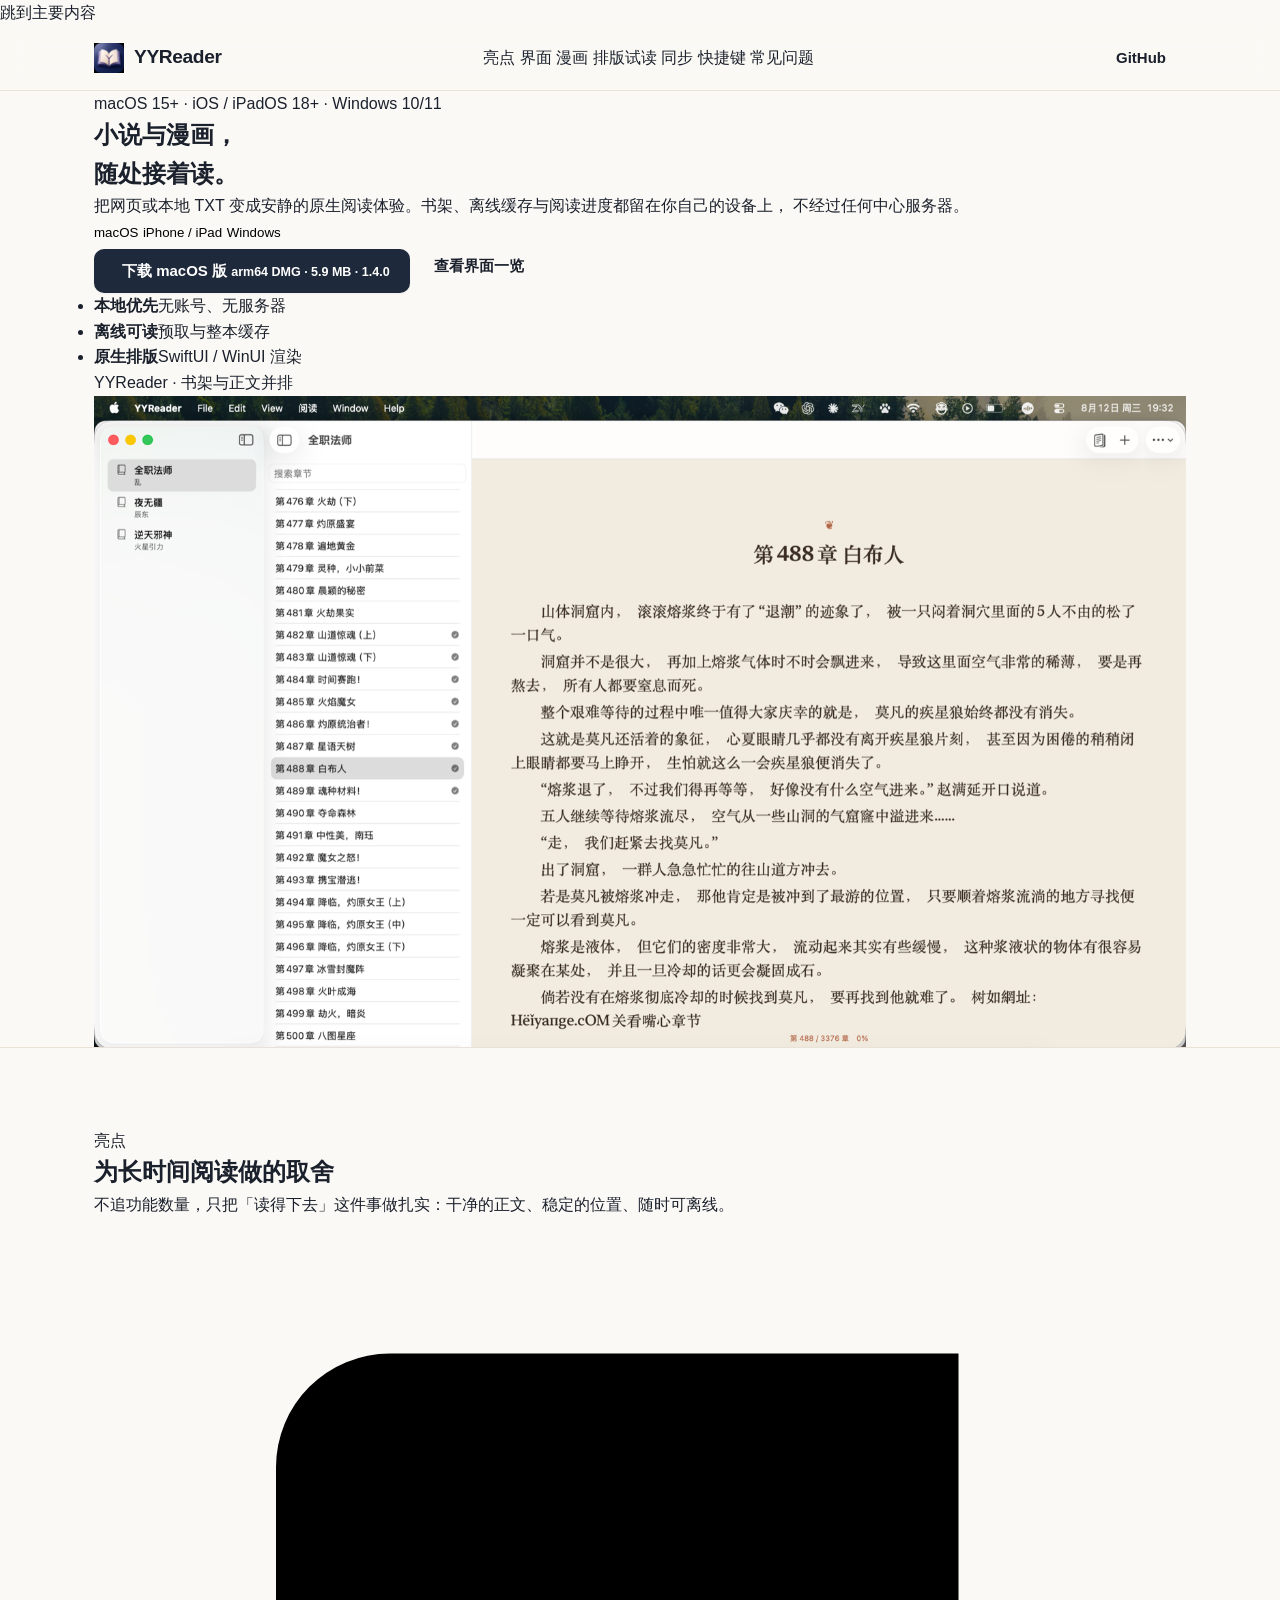
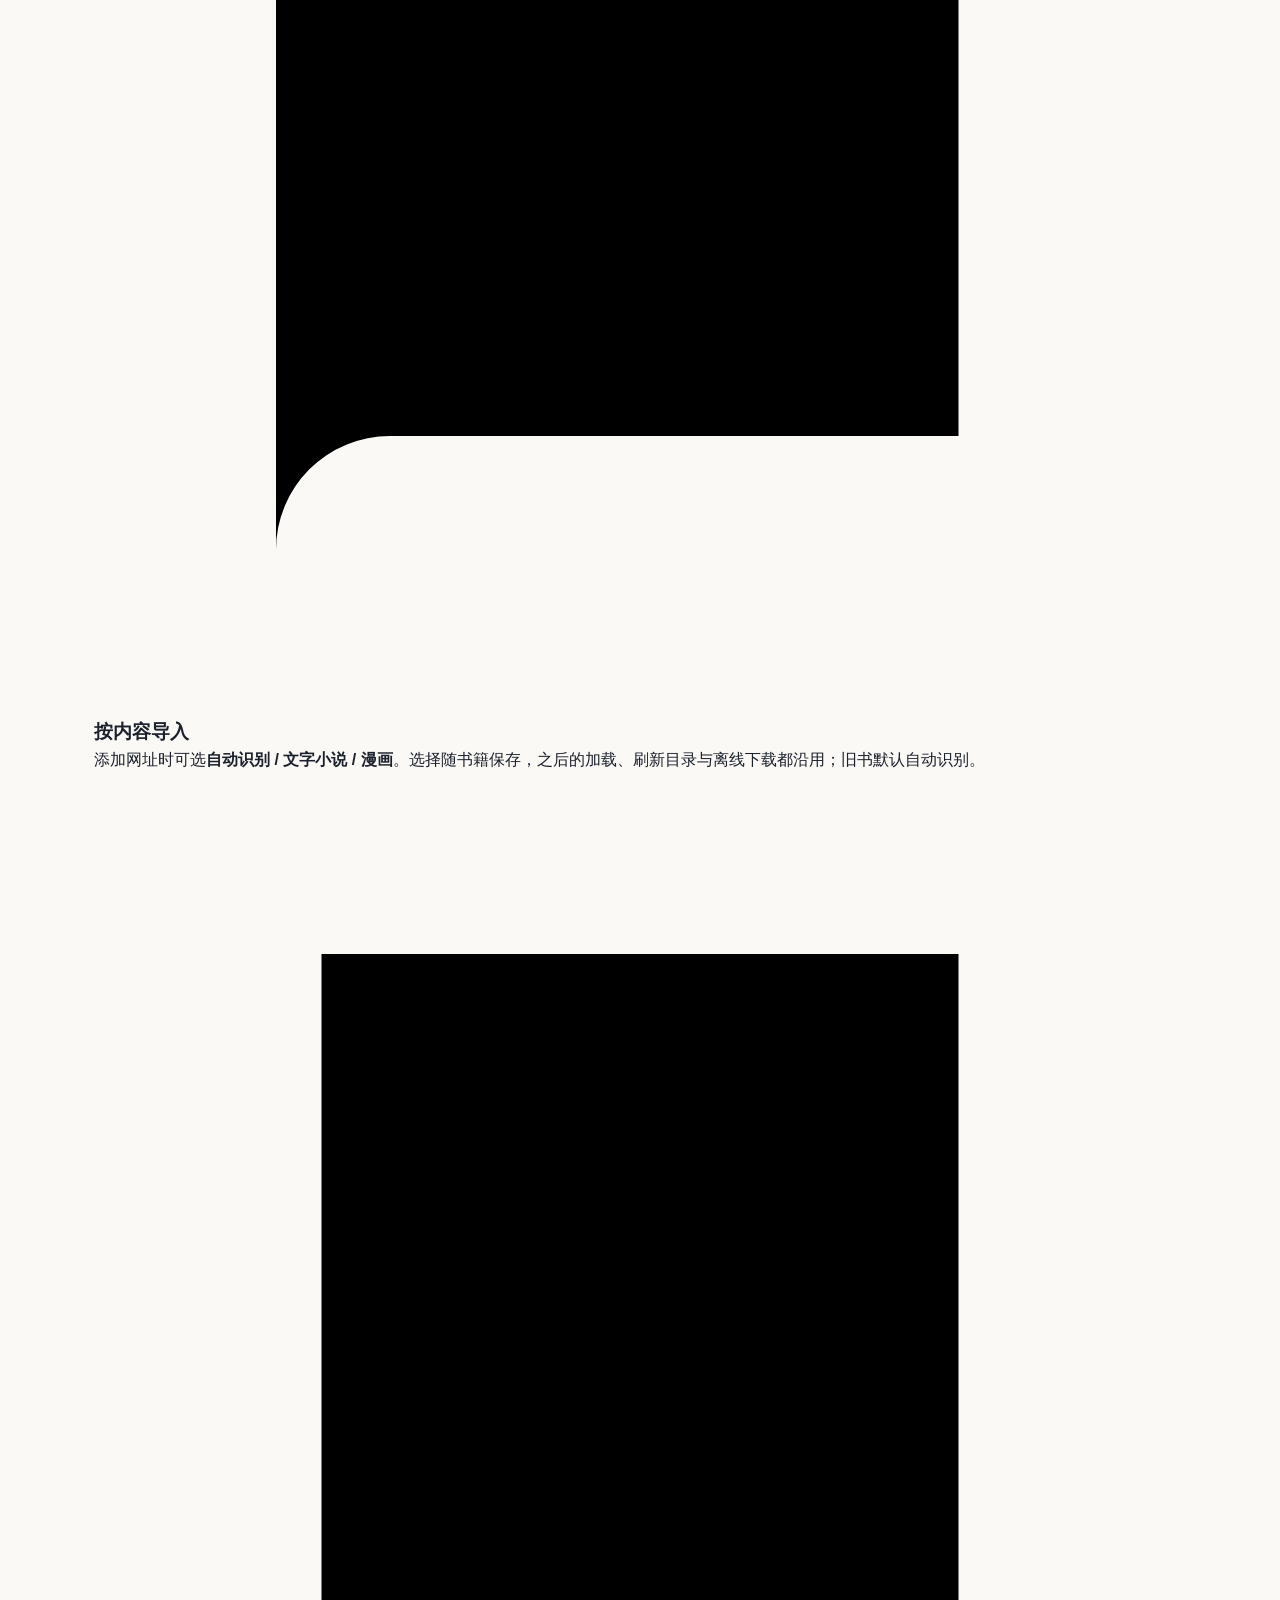
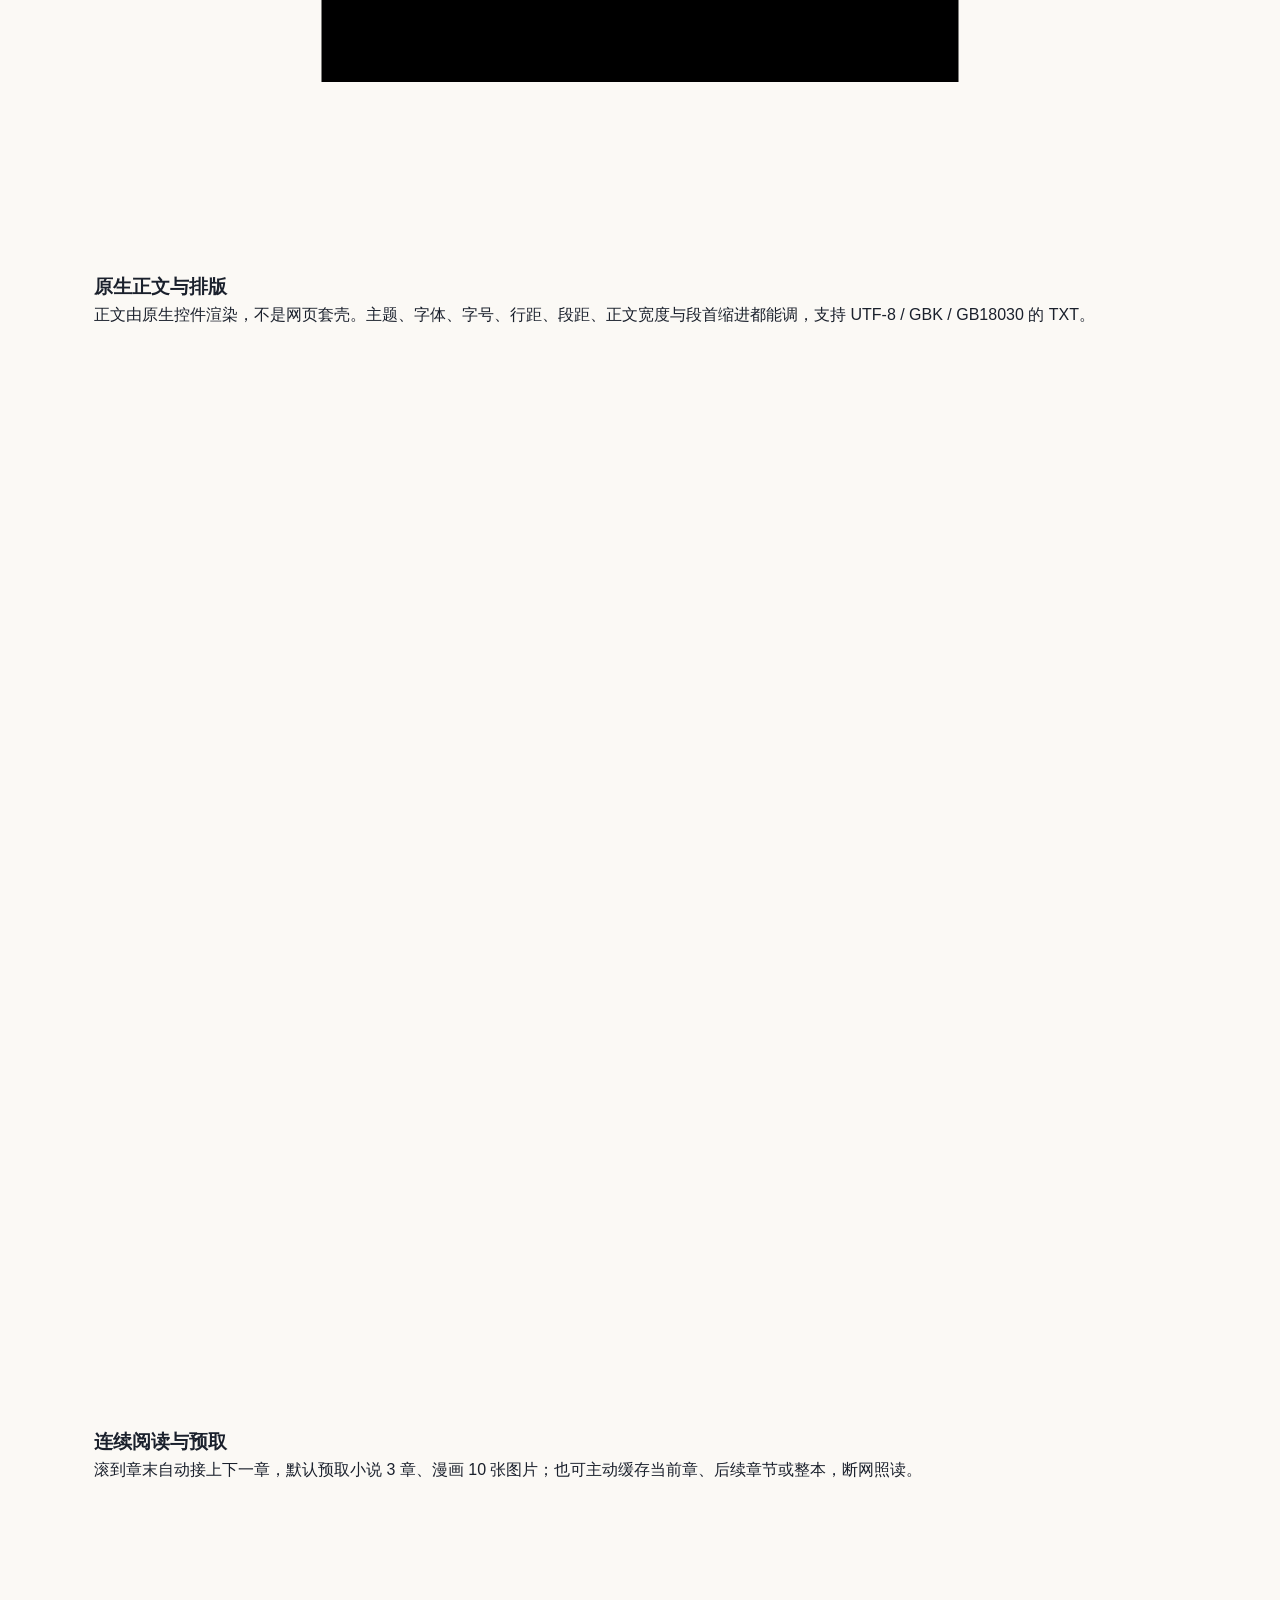
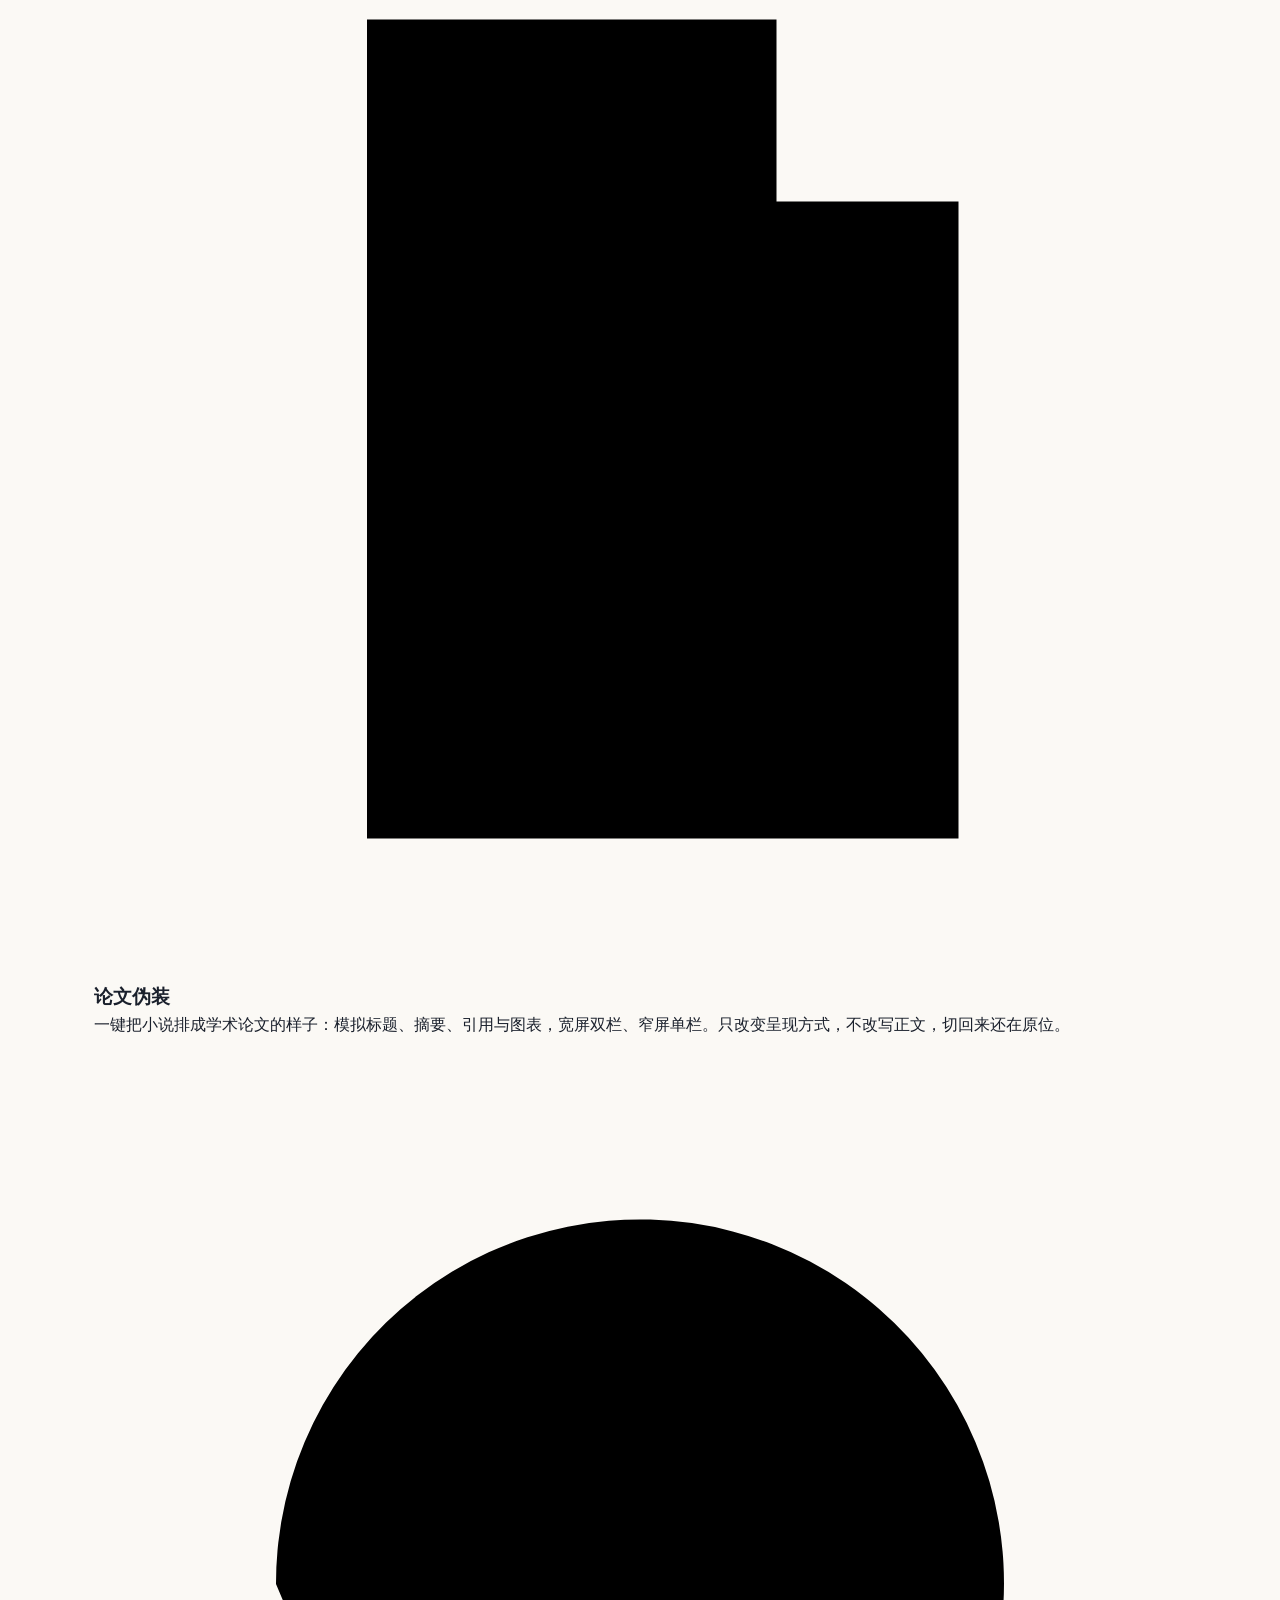
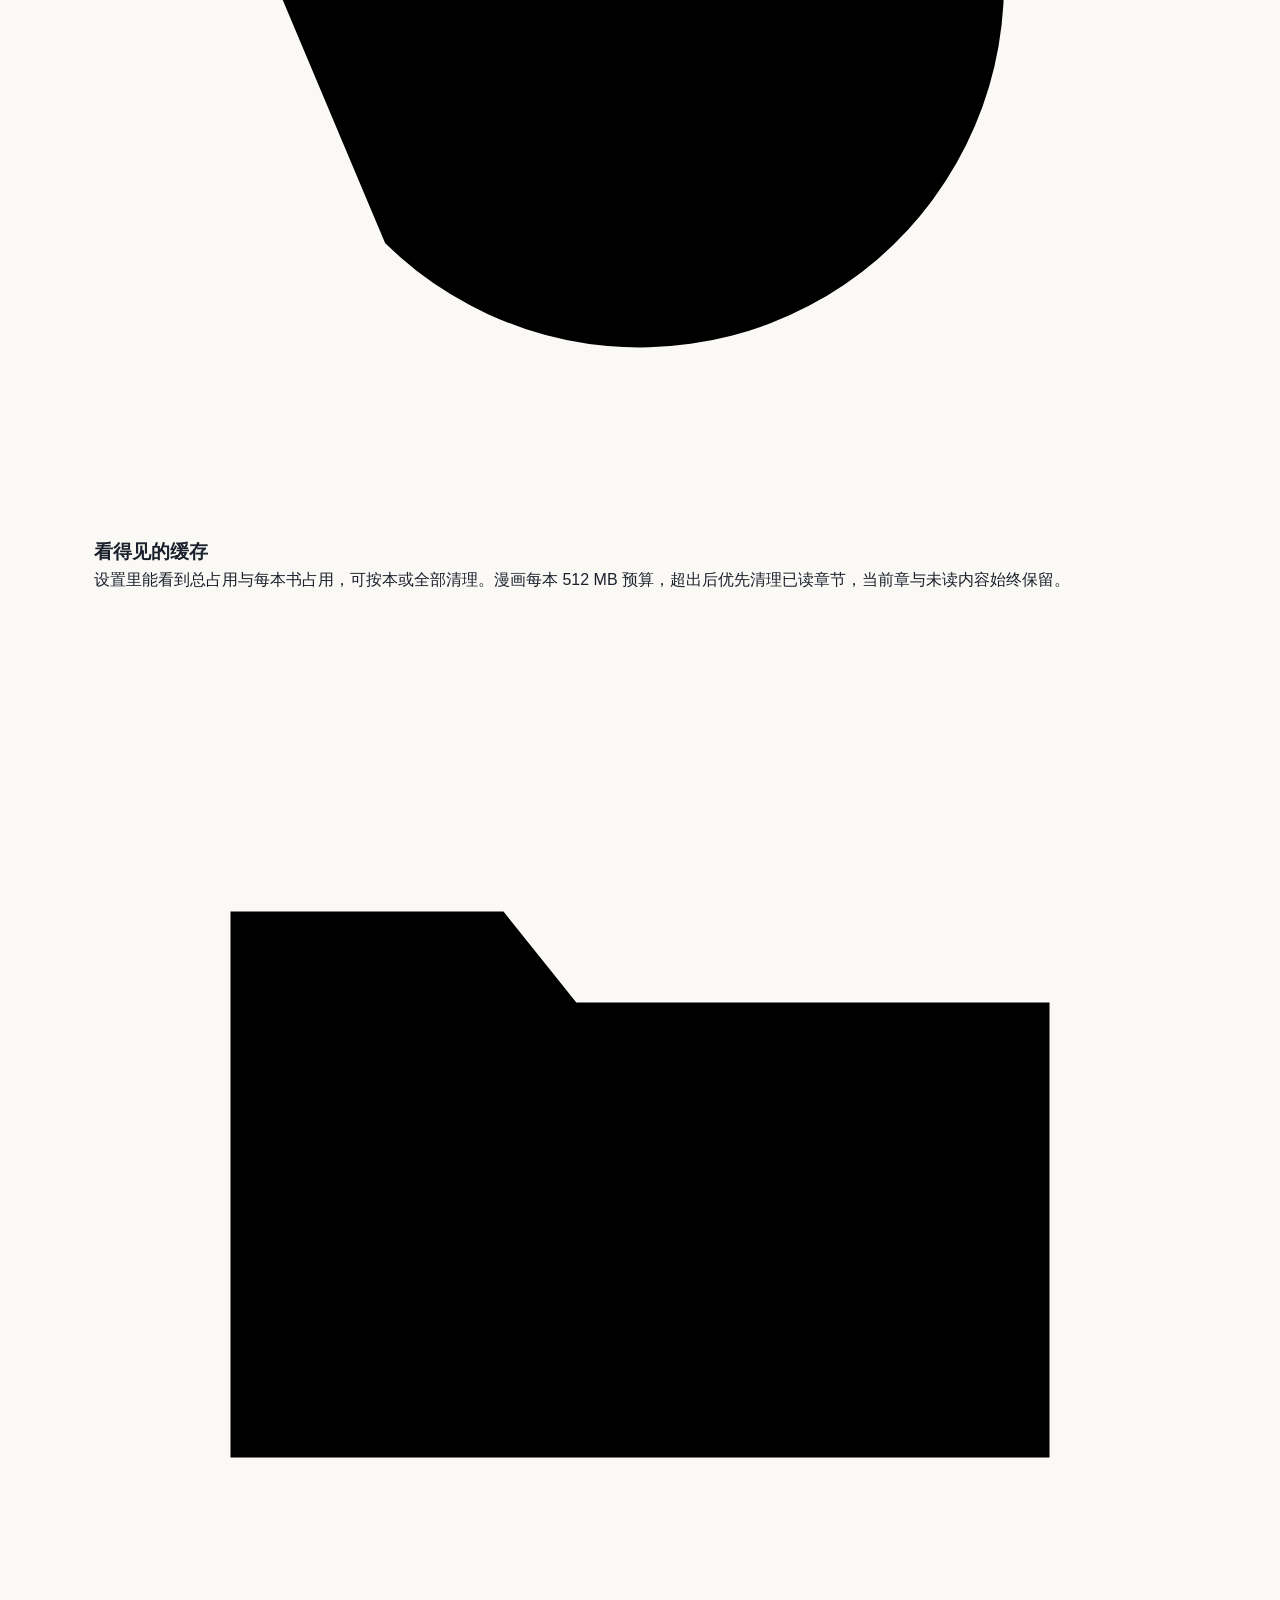
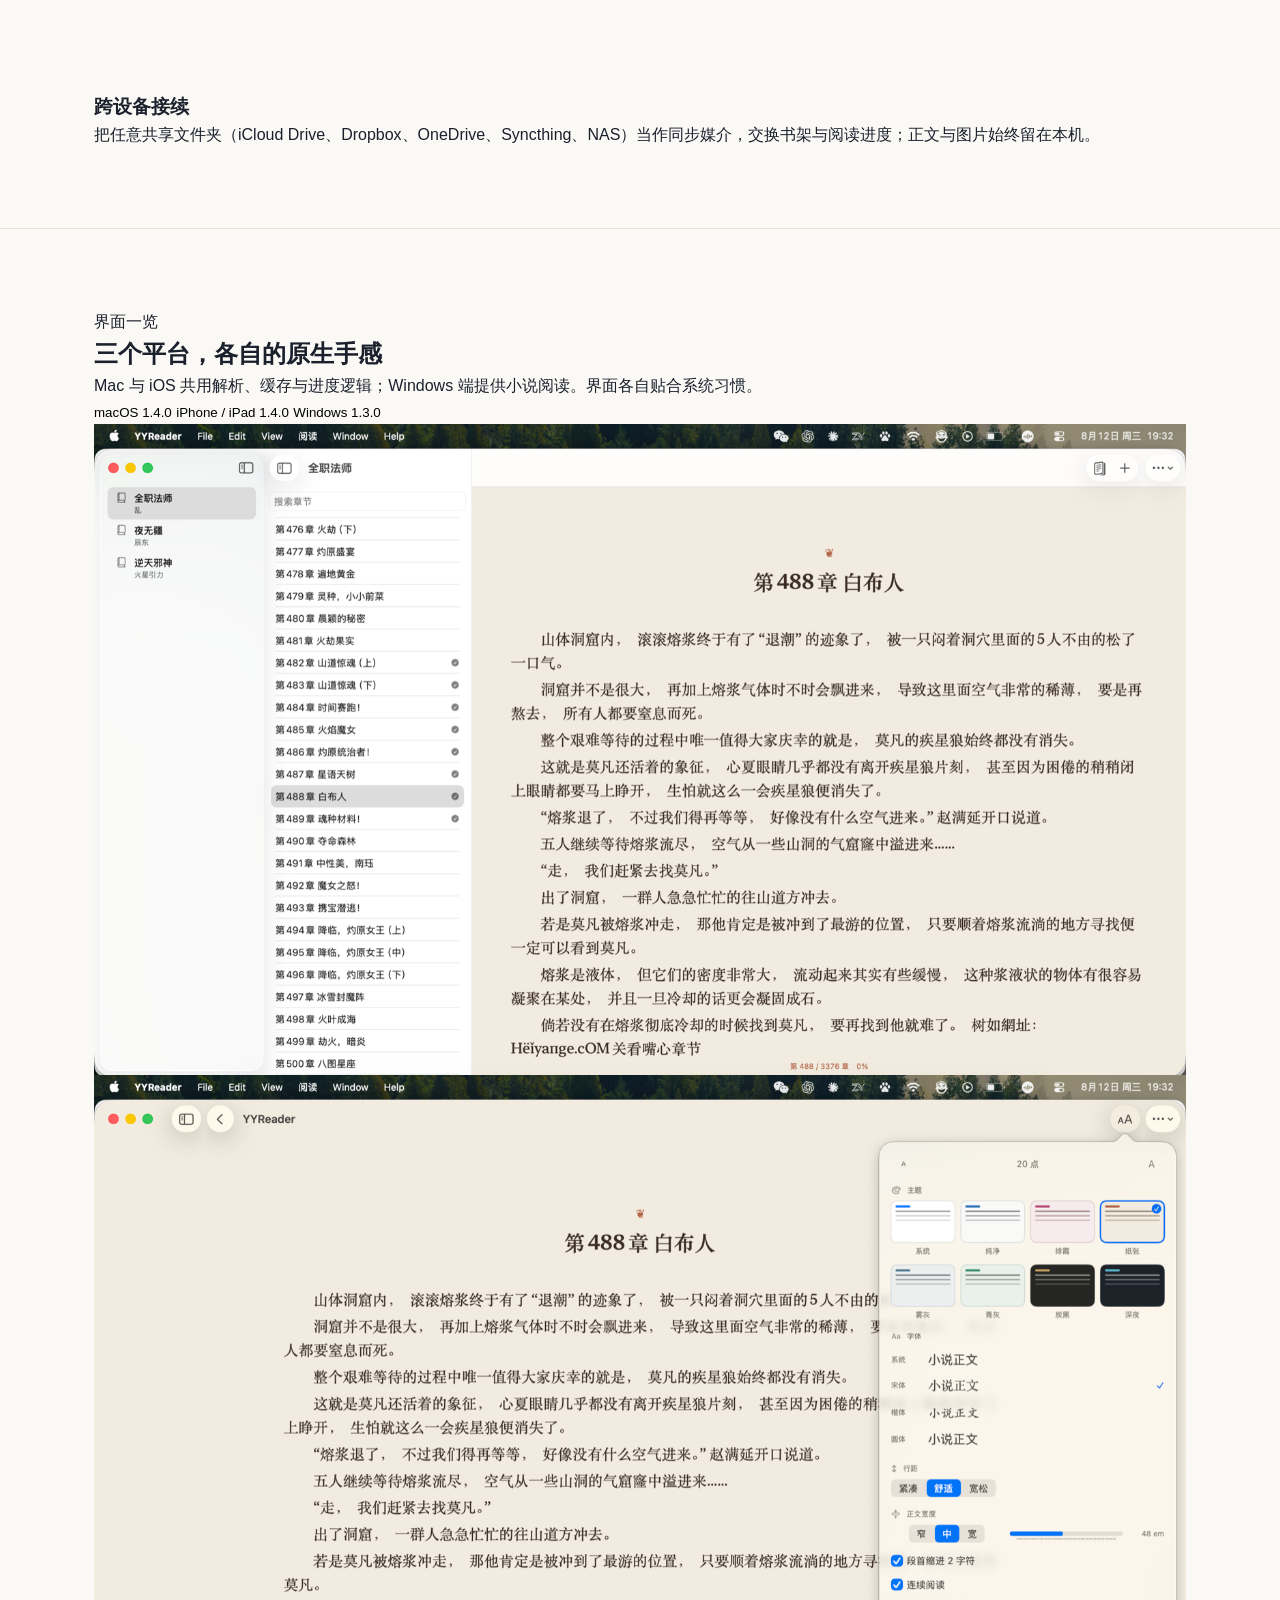
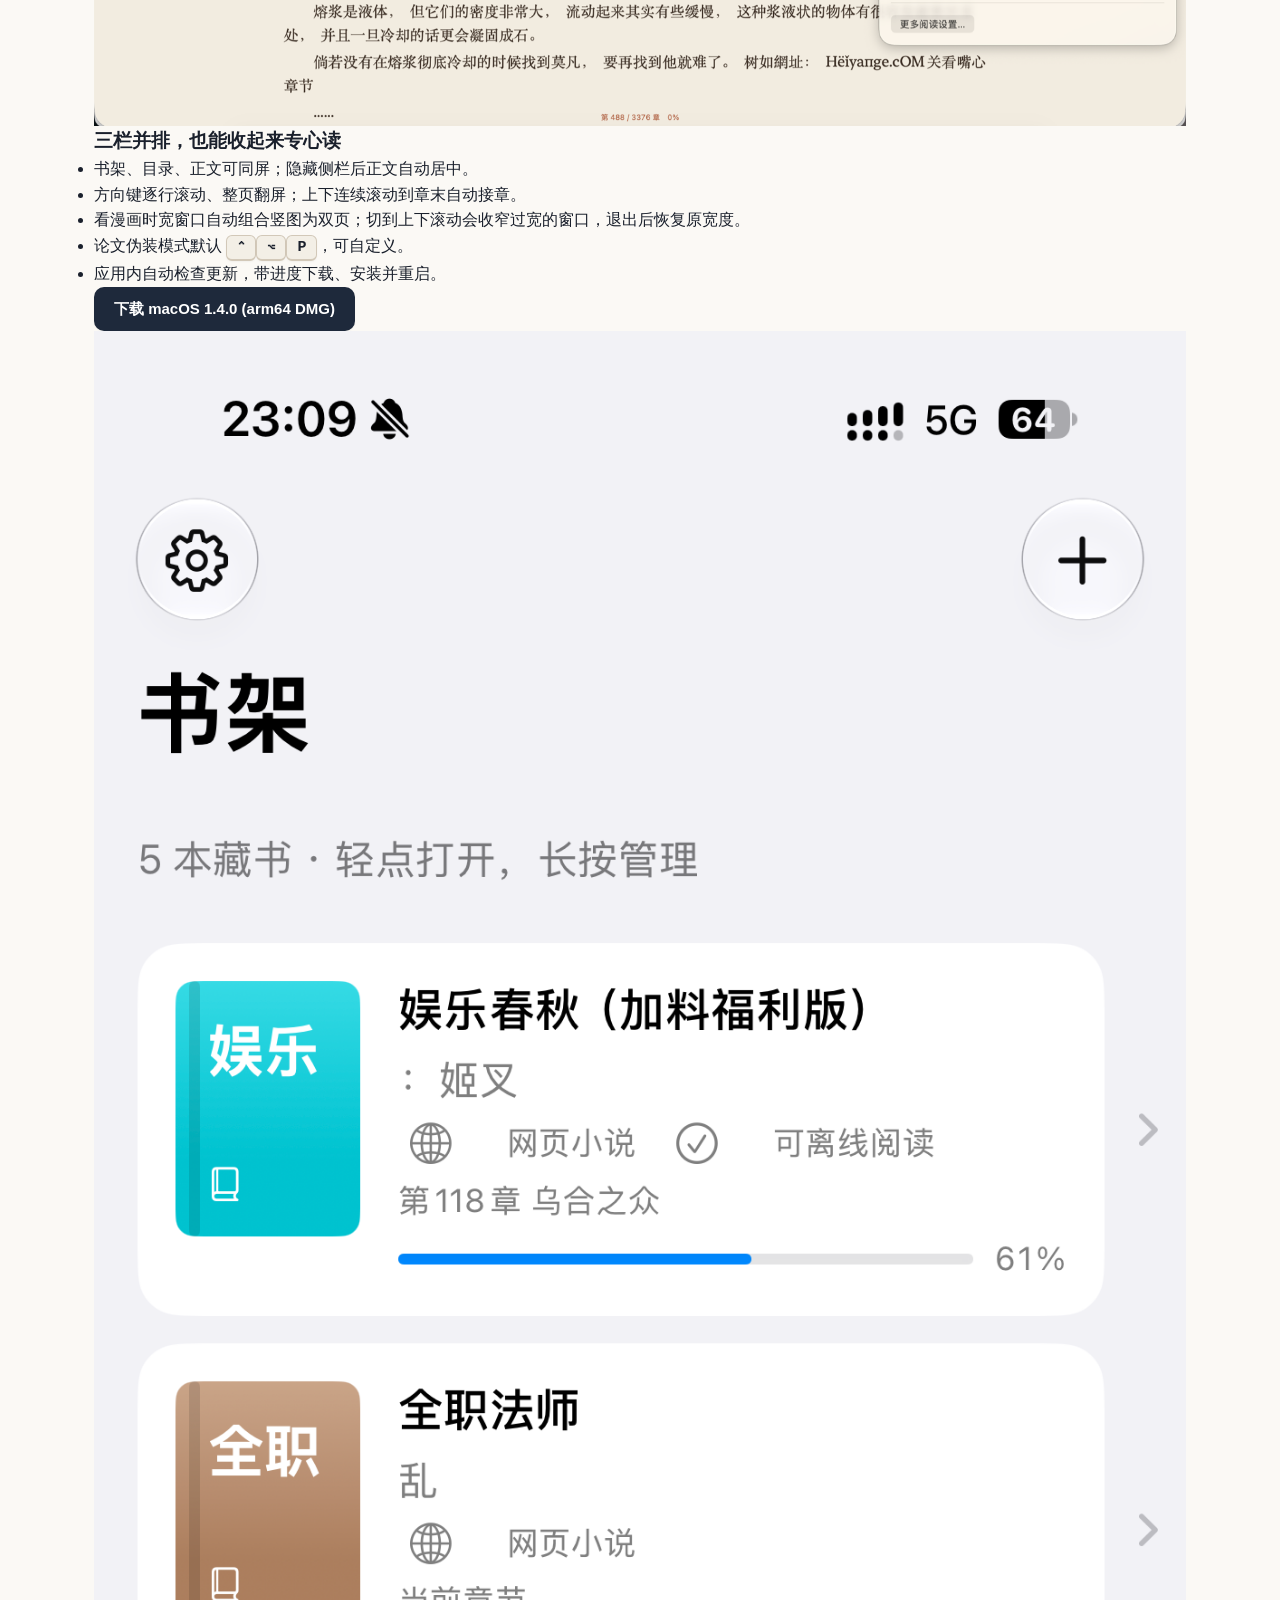
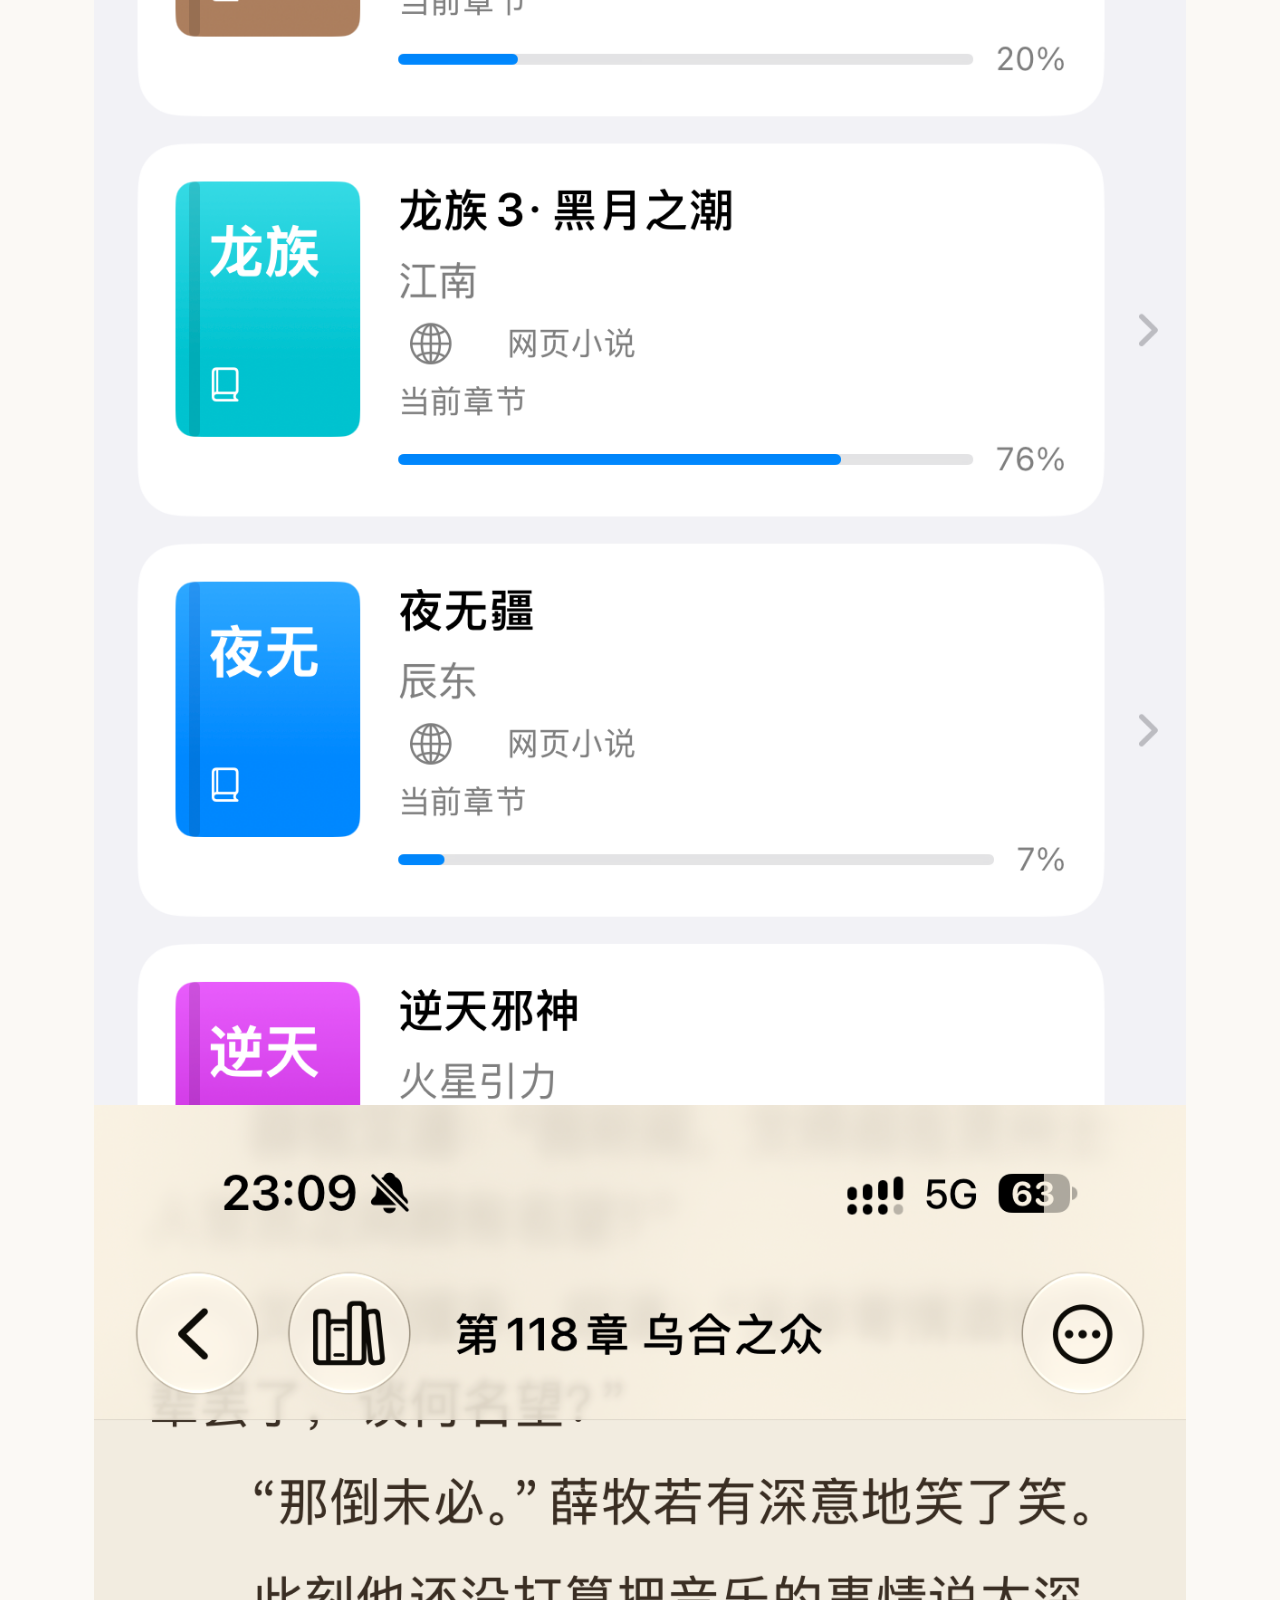
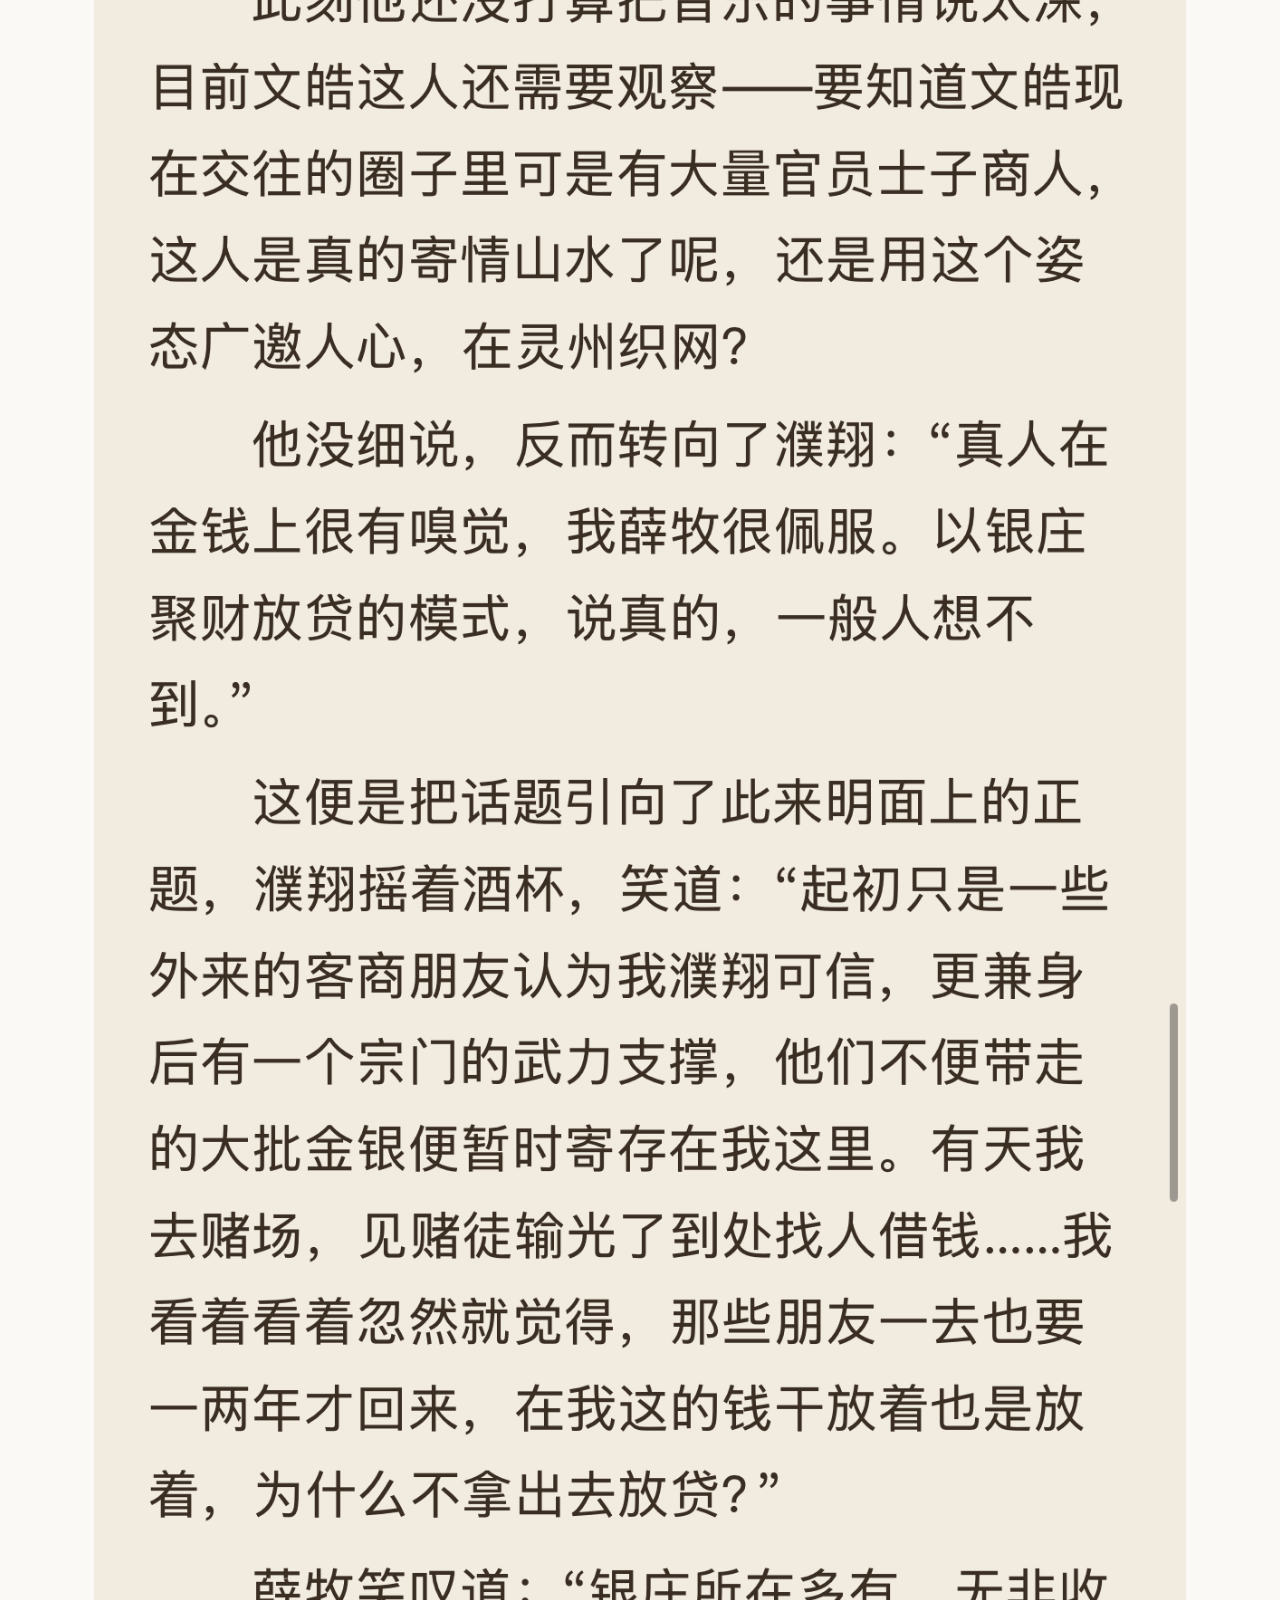
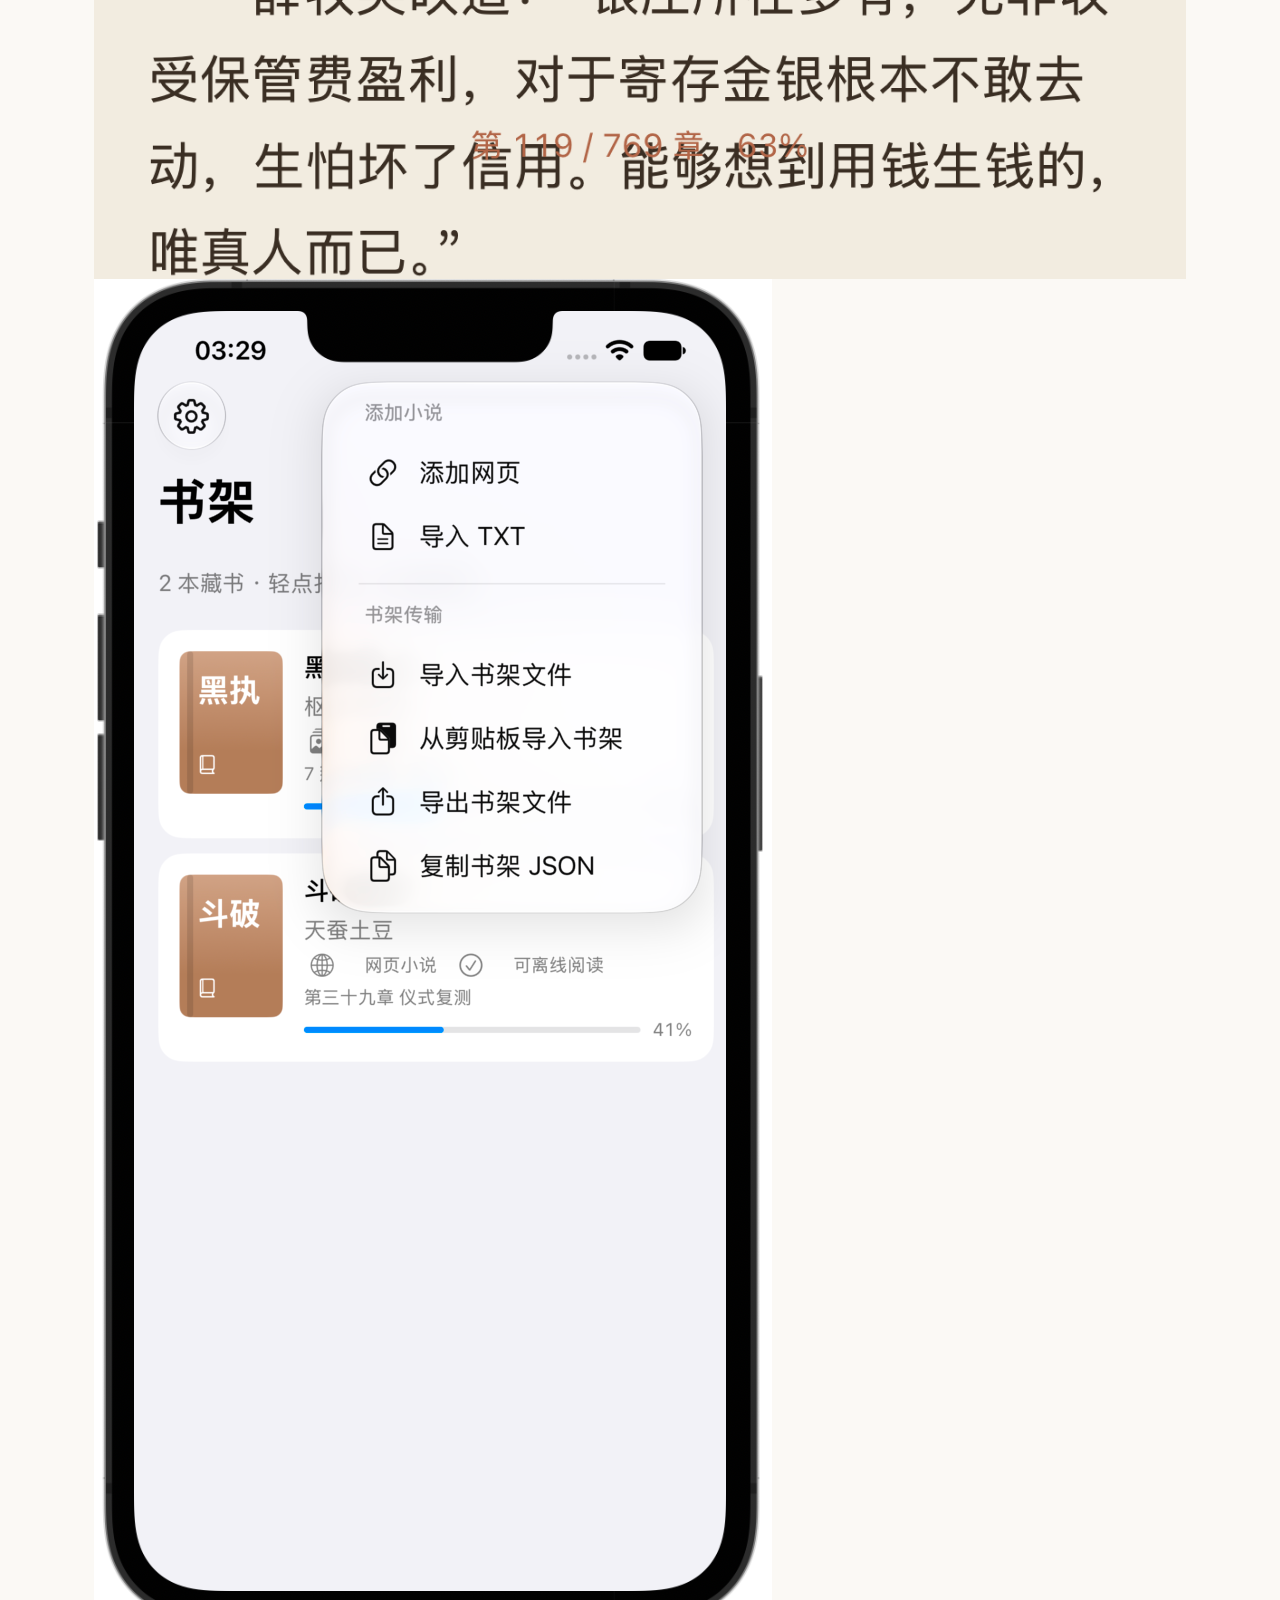
==== commit fef9483e: "默认开启的 iPad 横屏自动双页开关：横屏时临时切到左右翻页，回到竖屏后恢复用户原来的阅读方式" ====
--- a/docs/index.html
+++ b/docs/index.html
@@ -1,755 +1,611 @@
 <!DOCTYPE html>
-<html lang="zh-CN">
+<html lang="zh-CN" data-theme="auto">
 <head>
   <meta charset="UTF-8">
   <meta name="viewport" content="width=device-width, initial-scale=1.0">
-  <title>YYReader - 原生、安静、适合长时间阅读的跨平台小说阅读器</title>
-  <meta name="description" content="YYReader 是一款专为 macOS 与 Windows 设计的原生网络小说阅读器。粘贴章节链接，自动提取正文与目录，纯原生渲染，本地优先，支持去中心化文件夹双向同步。">
-  <meta name="keywords" content="YYReader, 小说阅读器, 原生阅读器, macOS阅读器, Windows阅读器, SwiftUI, WinUI 3, 跨平台同步, 纯净阅读">
-  <meta name="author" content="YangChen">
-
-  <!-- Open Graph / Social Meta -->
+  <title>YYReader · 小说与漫画，随处接着读</title>
+  <meta name="description" content="YYReader 是 macOS、iPhone、iPad 的原生小说与漫画阅读器，Windows 提供小说阅读。添加网页或导入 TXT，把书架、离线缓存和阅读进度留在自己的设备上。">
+  <meta name="theme-color" content="#0f1017">
+  <meta property="og:title" content="YYReader · 小说与漫画，随处接着读">
+  <meta property="og:description" content="macOS、iPhone 与 iPad 的原生小说和漫画阅读器，Windows 提供小说阅读。本地优先、离线可读、跨设备接续。">
   <meta property="og:type" content="website">
-  <meta property="og:title" content="YYReader - 原生跨平台小说阅读器">
-  <meta property="og:description" content="原生、安静、适合长时间阅读。粘贴网页链接自动识别书籍正文与目录，拒绝 WebView 卡顿，支持文件夹无感跨端同步。">
-  <meta property="og:image" content="images/app-icon.png">
-  <meta property="og:url" content="https://github.com/YangChen-cn/YYReader">
-
-  <link rel="icon" type="image/png" href="images/favicon.png">
+  <link rel="icon" href="images/favicon.png">
   <link rel="apple-touch-icon" href="images/app-icon.png">
-
-  <!-- Fonts -->
-  <link rel="preconnect" href="https://fonts.googleapis.com">
-  <link rel="preconnect" href="https://fonts.gstatic.com" crossorigin>
-  <link href="https://fonts.googleapis.com/css2?family=Inter:wght@400;500;600;700&family=Noto+Serif+SC:wght@400;500;600;700&family=JetBrains+Mono:wght@400;500&display=swap" rel="stylesheet">
-
   <link rel="stylesheet" href="style.css">
-
-  <!-- Structured Data -->
-  <script type="application/ld+json">
-  {
-    "@context": "https://schema.org",
-    "@type": "SoftwareApplication",
-    "name": "YYReader",
-    "operatingSystem": "macOS 15+, Windows 10+",
-    "applicationCategory": "BooksApplication",
-    "softwareVersion": "1.4.0",
-    "description": "原生、安静、适合长时间阅读的跨平台网络小说阅读器。",
-    "author": {
-      "@type": "Person",
-      "name": "YangChen"
-    }
-  }
-  </script>
 </head>
-<body data-theme="light">
-  <!-- Top Navigation -->
-  <header class="site-header" id="topNav">
+<body>
+  <a class="skip-link" href="#main">跳到主要内容</a>
+
+  <header class="site-header" id="siteHeader">
     <div class="container header-inner">
-      <a href="#" class="brand">
-        <img src="images/app-icon.png" alt="YYReader Logo" class="brand-logo" width="36" height="36">
+      <a class="brand" href="#top" aria-label="YYReader 首页">
+        <img src="images/app-icon.png" alt="" width="30" height="30">
         <span class="brand-name">YYReader</span>
-        <span class="version-tag">Windows v1.3.0</span>
       </a>
 
-      <nav class="nav-links" id="navLinks">
-        <a href="#features" class="nav-link">核心特性</a>
-        <a href="#showcase" class="nav-link">界面预览</a>
-        <a href="#interactive-demo" class="nav-link">排版试读</a>
-        <a href="#folder-sync" class="nav-link">跨端同步</a>
-        <a href="#shortcuts" class="nav-link">快捷操作</a>
-        <a href="#faq" class="nav-link">常见问题</a>
+      <nav class="site-nav" id="siteNav" aria-label="主导航">
+        <a href="#features">亮点</a>
+        <a href="#platforms">界面</a>
+        <a href="#manga">漫画</a>
+        <a href="#sandbox">排版试读</a>
+        <a href="#sync">同步</a>
+        <a href="#shortcuts">快捷键</a>
+        <a href="#faq">常见问题</a>
       </nav>
 
       <div class="header-actions">
-        <button id="themeToggleBtn" class="btn-icon" aria-label="切换网站主题" title="切换深色/浅色主题">
-          <svg class="icon-sun" viewBox="0 0 24 24" width="20" height="20" fill="none" stroke="currentColor" stroke-width="2" stroke-linecap="round" stroke-linejoin="round">
-            <circle cx="12" cy="12" r="5"></circle>
-            <line x1="12" y1="1" x2="12" y2="3"></line>
-            <line x1="12" y1="21" x2="12" y2="23"></line>
-            <line x1="4.22" y1="4.22" x2="5.64" y2="5.64"></line>
-            <line x1="18.36" y1="18.36" x2="19.78" y2="19.78"></line>
-            <line x1="1" y1="12" x2="3" y2="12"></line>
-            <line x1="21" y1="12" x2="23" y2="12"></line>
-            <line x1="4.22" y1="19.78" x2="5.64" y2="18.36"></line>
-            <line x1="18.36" y1="5.64" x2="19.78" y2="4.22"></line>
-          </svg>
-          <svg class="icon-moon" viewBox="0 0 24 24" width="20" height="20" fill="none" stroke="currentColor" stroke-width="2" stroke-linecap="round" stroke-linejoin="round">
-            <path d="M21 12.79A9 9 0 1 1 11.21 3 7 7 0 0 0 21 12.79z"></path>
-          </svg>
+        <button class="icon-btn" id="themeToggle" type="button" aria-label="切换深浅主题" title="切换深浅主题">
+          <svg class="icon-sun" viewBox="0 0 24 24" aria-hidden="true"><circle cx="12" cy="12" r="4.2"/><path d="M12 2.6v2.2M12 19.2v2.2M4.6 12H2.4M21.6 12h-2.2M6.7 6.7 5.2 5.2M18.8 18.8l-1.5-1.5M17.3 6.7l1.5-1.5M5.2 18.8l1.5-1.5"/></svg>
+          <svg class="icon-moon" viewBox="0 0 24 24" aria-hidden="true"><path d="M20.5 14.6A8.6 8.6 0 0 1 9.4 3.5a8.6 8.6 0 1 0 11.1 11.1Z"/></svg>
         </button>
-
-        <a href="https://github.com/YangChen-cn/YYReader" target="_blank" rel="noopener noreferrer" class="btn-icon" aria-label="GitHub 仓库" title="查看 GitHub 源码">
-          <svg viewBox="0 0 24 24" width="20" height="20" fill="currentColor">
-            <path d="M12 0C5.37 0 0 5.37 0 12c0 5.31 3.435 9.795 8.205 11.385.6.105.825-.255.825-.57 0-.285-.015-1.23-.015-2.235-3.015.555-3.795-.735-4.035-1.41-.135-.345-.72-1.41-1.23-1.695-.42-.225-1.02-.78-.015-.795.945-.015 1.62.87 1.845 1.23 1.08 1.815 2.805 1.305 3.495.99.105-.78.42-1.305.765-1.605-2.67-.3-5.46-1.335-5.46-5.925 0-1.305.465-2.385 1.23-3.225-.12-.3-.54-1.53.12-3.18 0 0 1.005-.315 3.3 1.23.96-.27 1.98-.405 3-.405s2.04.135 3 .405c2.295-1.56 3.3-1.23 3.3-1.23.66 1.65.24 2.88.12 3.18.765.84 1.23 1.905 1.23 3.225 0 4.605-2.805 5.625-5.475 5.925.435.375.81 1.095.81 2.22 0 1.605-.015 2.895-.015 3.3 0 .315.225.69.825.57A12.02 12.02 0 0024 12c0-6.63-5.37-12-12-12z"/>
-          </svg>
+        <a class="btn btn-ghost btn-sm header-github" href="https://github.com/YangChen-cn/YYReader" target="_blank" rel="noopener">
+          <svg viewBox="0 0 16 16" aria-hidden="true" class="icon-github"><path d="M8 0C3.58 0 0 3.58 0 8c0 3.54 2.29 6.53 5.47 7.59.4.07.55-.17.55-.38 0-.19-.01-.82-.01-1.49-2.01.37-2.53-.49-2.69-.94-.09-.23-.48-.94-.82-1.13-.28-.15-.68-.52-.01-.53.63-.01 1.08.58 1.23.82.72 1.21 1.87.87 2.33.66.07-.52.28-.87.51-1.07-1.78-.2-3.64-.89-3.64-3.95 0-.87.31-1.59.82-2.15-.08-.2-.36-1.02.08-2.12 0 0 .67-.21 2.2.82a7.4 7.4 0 0 1 2-.27c.68 0 1.36.09 2 .27 1.53-1.04 2.2-.82 2.2-.82.44 1.1.16 1.92.08 2.12.51.56.82 1.27.82 2.15 0 3.07-1.87 3.75-3.65 3.95.29.25.54.73.54 1.48 0 1.07-.01 1.93-.01 2.2 0 .21.15.46.55.38A8 8 0 0 0 8 0Z"/></svg>
+          <span>GitHub</span>
         </a>
-
-        <a href="#download" class="btn btn-primary header-download-btn">
-          <span>立即下载</span>
-        </a>
-
-        <button class="mobile-menu-btn" id="mobileMenuBtn" aria-label="展开导航菜单">
-          <span></span><span></span><span></span>
+        <button class="icon-btn mobile-menu-btn" id="menuToggle" type="button" aria-label="展开菜单" aria-expanded="false">
+          <svg viewBox="0 0 24 24" aria-hidden="true"><path d="M4 7h16M4 12h16M4 17h16"/></svg>
         </button>
       </div>
     </div>
   </header>
 
-  <main>
-    <!-- Hero Section -->
-    <section class="hero-section">
-      <div class="container hero-container">
-        <div class="hero-badge-wrap">
-          <span class="hero-badge">
-            <span class="badge-dot"></span>
-            原生架构・本地优先・无广告・跨端同步
-          </span>
-        </div>
-
-        <h1 class="hero-title">
-          原生、安静、适合长时间阅读的<br>
-          <span class="hero-title-highlight">跨平台网络小说阅读器</span>
-        </h1>
-
-        <p class="hero-subtitle">
-          只需粘贴章节网页，YYReader 会智能识别书籍、目录与正文。<br>
-          正文由 <strong>macOS (SwiftUI)</strong> 与 <strong>Windows (WinUI 3)</strong> 原生排版引擎渲染，告别网页弹窗与卡顿。
+  <main id="main">
+    <!-- Hero -->
+    <section class="hero" id="top">
+      <div class="hero-glow" aria-hidden="true"></div>
+      <div class="container hero-inner">
+        <div class="hero-copy">
+          <p class="eyebrow">
+            <span class="dot"></span>
+            macOS 15+ · iOS / iPadOS 18+ · Windows 10/11
+          </p>
+          <h1>小说与漫画，<br>随处接着读。</h1>
+          <p class="hero-lead">
+            把网页或本地 TXT 变成安静的原生阅读体验。书架、离线缓存与阅读进度都留在你自己的设备上，
+            不经过任何中心服务器。
+          </p>
+
+          <div class="download-picker" role="group" aria-label="选择下载平台">
+            <button class="pick is-active" type="button" data-platform="macos">macOS</button>
+            <button class="pick" type="button" data-platform="ios">iPhone / iPad</button>
+            <button class="pick" type="button" data-platform="windows">Windows</button>
+          </div>
+
+          <div class="hero-actions">
+            <a class="btn btn-primary btn-lg" id="heroDownload" href="#" rel="noopener">
+              <svg viewBox="0 0 24 24" aria-hidden="true" class="icon-download"><path d="M12 3v12m0 0 4.5-4.5M12 15l-4.5-4.5M4 20h16"/></svg>
+              <span class="btn-text">
+                <strong id="heroDownloadLabel">下载 macOS 版</strong>
+                <small id="heroDownloadMeta">arm64 DMG · 5.9 MB · 1.4.0</small>
+              </span>
+            </a>
+            <a class="btn btn-ghost btn-lg" href="#plantforms" id="heroSecondary">查看界面一览</a>
+          </div>
+
+          <ul class="hero-facts">
+            <li><strong>本地优先</strong><span>无账号、无服务器</span></li>
+            <li><strong>离线可读</strong><span>预取与整本缓存</span></li>
+            <li><strong>原生排版</strong><span>SwiftUI / WinUI 渲染</span></li>
+          </ul>
+        </div>
+
+        <div class="hero-stage">
+          <div class="device-frame" id="deviceFrame" data-device="macos">
+            <div class="frame-bar" aria-hidden="true">
+              <span class="light red"></span><span class="light amber"></span><span class="light green"></span>
+              <span class="frame-title" id="frameTitle">YYReader · 书架与正文并排</span>
+            </div>
+            <div class="notch" aria-hidden="true"></div>
+            <img id="stageImage" src="images/yyreader-macos-library.png" alt="YYReader macOS 界面：书架、目录与正文并排">
+          </div>
+          <div class="stage-thumbs" id="stageThumbs" role="tablist" aria-label="切换界面截图"></div>
+        </div>
+      </div>
+    </section>
+
+    <!-- Highlights -->
+    <section class="section" id="features">
+      <div class="container">
+        <header class="section-head">
+          <p class="section-kicker">亮点</p>
+          <h2>为长时间阅读做的取舍</h2>
+          <p class="section-sub">不追功能数量，只把「读得下去」这件事做扎实：干净的正文、稳定的位置、随时可离线。</p>
+        </header>
+
+        <div class="card-grid">
+          <article class="card">
+            <span class="card-icon">
+              <svg viewBox="0 0 24 24" aria-hidden="true"><path d="M4 5.5A2.5 2.5 0 0 1 6.5 3H19v15H6.5A2.5 2.5 0 0 0 4 20.5ZM4 20.5V5.5M9 8h6M9 11.5h4"/></svg>
+            </span>
+            <h3>按内容导入</h3>
+            <p>添加网址时可选<strong>自动识别 / 文字小说 / 漫画</strong>。选择随书籍保存，之后的加载、刷新目录与离线下载都沿用；旧书默认自动识别。</p>
+          </article>
+
+          <article class="card">
+            <span class="card-icon">
+              <svg viewBox="0 0 24 24" aria-hidden="true"><path d="M5 4h14v16H5zM8.5 8.5h7M8.5 12h7M8.5 15.5h4"/></svg>
+            </span>
+            <h3>原生正文与排版</h3>
+            <p>正文由原生控件渲染，不是网页套壳。主题、字体、字号、行距、段距、正文宽度与段首缩进都能调，支持 UTF-8 / GBK / GB18030 的 TXT。</p>
+          </article>
+
+          <article class="card">
+            <span class="card-icon">
+              <svg viewBox="0 0 24 24" aria-hidden="true"><path d="M12 4v13m0 0 4-4m-4 4-4-4M4 20h16"/></svg>
+            </span>
+            <h3>连续阅读与预取</h3>
+            <p>滚到章末自动接上下一章，默认预取小说 3 章、漫画 10 张图片；也可主动缓存当前章、后续章节或整本，断网照读。</p>
+          </article>
+
+          <article class="card">
+            <span class="card-icon">
+              <svg viewBox="0 0 24 24" aria-hidden="true"><path d="M6 3h9l4 4v14H6zM15 3v4h4M9 12h6M9 15.5h6"/></svg>
+            </span>
+            <h3>论文伪装</h3>
+            <p>一键把小说排成学术论文的样子：模拟标题、摘要、引用与图表，宽屏双栏、窄屏单栏。只改变呈现方式，不改写正文，切回来还在原位。</p>
+          </article>
+
+          <article class="card">
+            <span class="card-icon">
+              <svg viewBox="0 0 24 24" aria-hidden="true"><path d="M4 12a8 8 0 1 1 2.4 5.7M4 12V6.5M4 12h5.5"/></svg>
+            </span>
+            <h3>看得见的缓存</h3>
+            <p>设置里能看到总占用与每本书占用，可按本或全部清理。漫画每本 512 MB 预算，超出后优先清理已读章节，当前章与未读内容始终保留。</p>
+          </article>
+
+          <article class="card">
+            <span class="card-icon">
+              <svg viewBox="0 0 24 24" aria-hidden="true"><path d="M3 7h6l1.6 2H21v10H3zM12 12v5m0 0-2-2m2 2 2-2"/></svg>
+            </span>
+            <h3>跨设备接续</h3>
+            <p>把任意共享文件夹（iCloud Drive、Dropbox、OneDrive、Syncthing、NAS）当作同步媒介，交换书架与阅读进度；正文与图片始终留在本机。</p>
+          </article>
+        </div>
+      </div>
+    </section>
+
+    <!-- Platforms -->
+    <section class="section section-alt" id="platforms">
+      <div class="container">
+        <header class="section-head">
+          <p class="section-kicker">界面一览</p>
+          <h2>三个平台，各自的原生手感</h2>
+          <p class="section-sub">Mac 与 iOS 共用解析、缓存与进度逻辑；Windows 端提供小说阅读。界面各自贴合系统习惯。</p>
+        </header>
+
+        <div class="tabs" role="tablist" aria-label="平台">
+          <button class="tab is-active" type="button" role="tab" aria-selected="true" data-tab="macos">macOS 1.4.0</button>
+          <button class="tab" type="button" role="tab" aria-selected="false" data-tab="ios">iPhone / iPad 1.4.0</button>
+          <button class="tab" type="button" role="tab" aria-selected="false" data-tab="windows">Windows 1.3.0</button>
+        </div>
+
+        <div class="panel is-active" data-panel="macos">
+          <div class="panel-media">
+            <img src="images/yyreader-macos-library.png" alt="macOS 书架、章节目录与原生正文并排显示" loading="lazy">
+            <img src="images/yyreader-macos-reading-settings.png" alt="macOS 阅读设置：主题、字体与版式" loading="lazy">
+          </div>
+          <div class="panel-copy">
+            <h3>三栏并排，也能收起来专心读</h3>
+            <ul class="check-list">
+              <li>书架、目录、正文可同屏；隐藏侧栏后正文自动居中。</li>
+              <li>方向键逐行滚动、整页翻屏；上下连续滚动到章末自动接章。</li>
+              <li>看漫画时宽窗口自动组合竖图为双页；切到上下滚动会收窄过宽的窗口，退出后恢复原宽度。</li>
+              <li>论文伪装模式默认 <kbd>⌃</kbd><kbd>⌥</kbd><kbd>P</kbd>，可自定义。</li>
+              <li>应用内自动检查更新，带进度下载、安装并重启。</li>
+            </ul>
+            <a class="btn btn-primary" href="https://github.com/YangChen-cn/YYReader/releases/download/v1.4.0/YYReader-1.4.0-arm64.dmg" rel="noopener">
+              下载 macOS 1.4.0 (arm64 DMG)
+            </a>
+          </div>
+        </div>
+
+        <div class="panel" data-panel="ios">
+          <div class="panel-media panel-media-phone">
+            <img src="images/yyreader-ios-bookshelf.png" alt="iPhone 书架：书封、作者、离线状态与阅读进度" loading="lazy">
+            <img src="images/yyreader-ios-reading.png" alt="iPhone 正文阅读：原生排版与章节菜单" loading="lazy">
+            <img src="images/yyreader-ios-import-menu.png" alt="iOS 添加菜单：添加网页、导入 TXT 与书架传输" loading="lazy">
+          </div>
+          <div class="panel-copy">
+            <h3>点开就接着读，轻点中间唤出菜单</h3>
+            <ul class="check-list">
+              <li>从书架点书直接续读，不再先跳目录；新书从首章开始。</li>
+              <li>左右分页与上下滚动两种方式，两种都能隐藏标题栏与进度栏。</li>
+              <li>漫画默认上下滚动，也可左右翻页：点两侧直接切页，拖动跟手翻页，双击放大、支持捏合缩放。</li>
+              <li>iPad 是独立的书架与阅读界面，目录按需打开；漫画默认开启「横屏自动双页」。</li>
+              <li>IPA 需用 SideStore 等侧载工具自行签名，续签由工具管理。</li>
+            </ul>
+            <a class="btn btn-primary" href="https://github.com/YangChen-cn/YYReader/releases/download/ios-v1.4.0/YYReader-iOS-1.4.0-resign.ipa" rel="noopener">
+              下载 iPhone / iPad 1.4.0 (IPA)
+            </a>
+          </div>
+        </div>
+
+        <div class="panel" data-panel="windows">
+          <div class="panel-media">
+            <img src="images/yyreader-windows-library.png" alt="Windows 章节目录与正文阅读" loading="lazy">
+            <img src="images/yyreader-windows-reading-settings.png" alt="Windows 阅读设置：字体、间距与宽度" loading="lazy">
+          </div>
+          <div class="panel-copy">
+            <h3>原生小说阅读与离线缓存</h3>
+            <ul class="check-list">
+              <li>WinUI 3 原生界面，支持目录、连续阅读与论文伪装模式（默认 <kbd>Ctrl</kbd><kbd>Alt</kbd><kbd>P</kbd>）。</li>
+              <li>TXT 导入、离线缓存与书架同步用法与 Mac 一致。</li>
+              <li>当前发布版为 1.3.0：漫画阅读与导入类型选择目前在 Mac / iOS 提供。</li>
+            </ul>
+            <a class="btn btn-primary" href="https://github.com/YangChen-cn/YYReader/releases/download/v1.3.0/YYReader-Setup-x64-1.3.0.exe" rel="noopener">
+              下载 Windows 1.3.0 (x64 安装程序)
+            </a>
+          </div>
+        </div>
+      </div>
+    </section>
+
+    <!-- Manga -->
+    <section class="section" id="manga">
+      <div class="container">
+        <header class="section-head">
+          <p class="section-kicker">漫画</p>
+          <h2>漫画也能放进同一个书架</h2>
+          <p class="section-sub">同一套书架、缓存与进度机制，只是把「段落」换成「图片序列」。</p>
+        </header>
+
+        <div class="manga-grid">
+          <article class="card card-wide">
+            <h3>专用适配</h3>
+            <p>为常见站点写了针对性的解析，能拿到完整的图片列表，而不是只抓到首屏那几张：</p>
+            <ul class="chip-list">
+              <li>瓜子漫画</li><li>再漫画</li><li>好多漫</li><li>漫画站</li><li>多看漫画</li>
+            </ul>
+          </article>
+
+          <article class="card card-wide">
+            <h3>通用识别</h3>
+            <p>其他站点按<strong>正文区域、图片序列、尺寸与上下话导航</strong>综合打分识别；广告图集或证据不足时明确报错，不会把推荐位当成正文。</p>
+            <p class="muted">自动模式在小说正文不可信时尝试高置信度漫画解析；也可以在导入时手动指定为漫画。</p>
+          </article>
+
+          <article class="card">
+            <h3>翻页与缩放</h3>
+            <p>左右翻页支持自动 / 单页 / 双页布局：横向大图独占，竖图成对，首图可单页，组合不跨章。iPhone 点击两侧切页、拖动跟手；双击放大后可捏合与拖动。</p>
+          </article>
+
+          <article class="card">
+            <h3>图片按需读取</h3>
+            <p>部分站点用 <code>blob:</code> 呈现图片，YYReader 只读取页面上已经正常显示的那一张，绝不解密或绕过访问控制；解码与缓存都在后台完成。</p>
+          </article>
+
+          <article class="card">
+            <h3>缓存有预算</h3>
+            <p>每本漫画 512 MB 预算，超出后按「最久没读」的顺序清理已读章节；当前章与还没读的内容不会被删掉。</p>
+          </article>
+        </div>
+
+        <p class="section-foot">
+          站点适配细节与已知限制见
+          <a href="https://github.com/YangChen-cn/YYReader/blob/main/docs/MANGA_SUPPORT.md" target="_blank" rel="noopener">漫画阅读与适配说明</a>。
         </p>
-
-        <!-- Dynamic OS Download Area -->
-        <div class="hero-cta-area">
-          <div class="smart-download-card" id="smartDownloadCard">
-            <div class="download-btn-group">
-              <a href="https://github.com/YangChen-cn/YYReader/releases/download/v1.4.0/YYReader-1.4.0-arm64.dmg" class="btn btn-hero btn-download-primary" id="primaryDownloadBtn">
-                <svg class="btn-os-icon" id="primaryOsIcon" viewBox="0 0 24 24" width="22" height="22" fill="currentColor">
-                  <path d="M18.71 19.5c-.83 1.24-1.71 2.45-3.05 2.47-1.34.03-1.77-.79-3.29-.79-1.53 0-2 .77-3.27.82-1.31.05-2.3-1.32-3.14-2.53C4.25 17 2.94 12.45 4.7 9.39c.87-1.52 2.43-2.48 4.12-2.51 1.28-.02 2.5.87 3.29.87.78 0 2.26-1.07 3.81-.91.65.03 2.47.26 3.64 1.98-.09.06-2.17 1.28-2.15 3.81.03 3.02 2.65 4.03 2.68 4.04-.03.07-.42 1.44-1.38 2.83M15.97 3.5c.62-.75 1.04-1.8 0.92-2.85-.9.04-2 .6-2.65 1.35-.58.66-1.08 1.73-.95 2.76.99.08 2.05-.51 2.68-1.26z"/>
-                </svg>
-                <div class="btn-text-wrap">
-                  <span class="btn-label" id="primaryDownloadLabel">下载 macOS 版 (arm64 DMG)</span>
-                  <span class="btn-sub" id="primaryDownloadSub">Apple 芯片 • macOS 15+ • v1.4.0</span>
-                </div>
-              </a>
-
-              <a href="#download" class="btn btn-secondary btn-more-platforms">
-                查看全平台下载
-              </a>
-            </div>
-
-            <div class="platform-micro-badges">
-              <span class="micro-badge">
-                <svg viewBox="0 0 16 16" width="14" height="14" fill="currentColor"><path d="M13.854 3.646a.5.5 0 0 1 0 .708l-7 7a.5.5 0 0 1-.708 0l-3.5-3.5a.5.5 0 1 1 .708-.708L6.5 10.293l6.646-6.647a.5.5 0 0 1 .708 0z"/></svg>
-                Swift 6 严格并发
-              </span>
-              <span class="micro-badge">
-                <svg viewBox="0 0 16 16" width="14" height="14" fill="currentColor"><path d="M13.854 3.646a.5.5 0 0 1 0 .708l-7 7a.5.5 0 0 1-.708 0l-3.5-3.5a.5.5 0 1 1 .708-.708L6.5 10.293l6.646-6.647a.5.5 0 0 1 .708 0z"/></svg>
-                .NET 8 / WinUI 3
-              </span>
-              <span class="micro-badge">
-                <svg viewBox="0 0 16 16" width="14" height="14" fill="currentColor"><path d="M13.854 3.646a.5.5 0 0 1 0 .708l-7 7a.5.5 0 0 1-.708 0l-3.5-3.5a.5.5 0 1 1 .708-.708L6.5 10.293l6.646-6.647a.5.5 0 0 1 .708 0z"/></svg>
-                单机离线可用
-              </span>
-              <span class="micro-badge">
-                <svg viewBox="0 0 16 16" width="14" height="14" fill="currentColor"><path d="M13.854 3.646a.5.5 0 0 1 0 .708l-7 7a.5.5 0 0 1-.708 0l-3.5-3.5a.5.5 0 1 1 .708-.708L6.5 10.293l6.646-6.647a.5.5 0 0 1 .708 0z"/></svg>
-                零隐私收集
-              </span>
-            </div>
-          </div>
-        </div>
-
-        <!-- Hero Showcase Frame -->
-        <div class="hero-media-wrapper">
-          <div class="native-window-frame">
-            <div class="window-titlebar">
-              <div class="window-controls">
-                <span class="ctrl close"></span>
-                <span class="ctrl min"></span>
-                <span class="ctrl max"></span>
-              </div>
-              <div class="window-title" id="windowFrameTitle">YYReader - macOS 三栏书架与阅读界面</div>
-              <div class="window-dummy-action"></div>
-            </div>
-            <div class="window-content">
-              <img src="images/yyreader-macos-library.png" alt="YYReader macOS 客户端主界面展示" class="window-img" id="heroDisplayImage">
-            </div>
-          </div>
-        </div>
-      </div>
-    </section>
-
-    <!-- Features Section -->
-    <section class="section features-section" id="features">
+      </div>
+    </section>
+
+    <!-- Typesetting sandbox -->
+    <section class="section section-alt" id="sandbox">
       <div class="container">
-        <div class="section-header text-center">
-          <h2 class="section-title">专为阅读而生的四大基石</h2>
-          <p class="section-desc">抛弃沉重的 Electron 和充满广告的 Web 套壳，重回安静、纯粹、丝滑的沉浸阅读体验。</p>
-        </div>
-
-        <div class="features-grid">
-          <!-- Card 1 -->
-          <div class="feature-card">
-            <div class="feature-icon-box">
-              <svg viewBox="0 0 24 24" width="24" height="24" fill="none" stroke="currentColor" stroke-width="2" stroke-linecap="round" stroke-linejoin="round">
-                <path d="M4 19.5A2.5 2.5 0 0 1 6.5 17H20"></path>
-                <path d="M6.5 2H20v20H6.5A2.5 2.5 0 0 1 4 19.5v-15A2.5 2.5 0 0 1 6.5 2z"></path>
-              </svg>
-            </div>
-            <h3 class="feature-title">全原生排版渲染</h3>
-            <p class="feature-text">
-              macOS 基于 SwiftUI 原生 <code>ScrollView</code> + <code>LazyVStack</code> + <code>Text</code>，Windows 基于 WinUI 3 原生文本控件。正文绝对不由 WebView 渲染，内存占用极低，滚动无阻尼滞涩。
+        <header class="section-head">
+          <p class="section-kicker">排版试读</p>
+          <h2>先在这里调一调</h2>
+          <p class="section-sub">下面的排版参数和应用里的阅读设置是同一套：主题、字体、字号、正文宽度。示例文字为自造内容。</p>
+        </header>
+
+        <div class="sandbox">
+          <div class="sandbox-bar">
+            <div class="sandbox-group">
+              <span class="sandbox-label">主题</span>
+              <div class="chips" id="themeChips">
+                <button class="chip is-active" type="button" data-reader-theme="paper"><i class="swatch swatch-paper"></i>羊皮纸</button>
+                <button class="chip" type="button" data-reader-theme="light"><i class="swatch swatch-light"></i>纯白</button>
+                <button class="chip" type="button" data-reader-theme="mint"><i class="swatch swatch-mint"></i>青黛</button>
+                <button class="chip" type="button" data-reader-theme="dark"><i class="swatch swatch-dark"></i>暗夜</button>
+              </div>
+            </div>
+
+            <div class="sandbox-group">
+              <span class="sandbox-label">字体</span>
+              <div class="segmented" id="fontToggle">
+                <button class="seg is-active" type="button" data-font="serif">衬线</button>
+                <button class="seg" type="button" data-font="sans">无衬线</button>
+              </div>
+            </div>
+
+            <div class="sandbox-group">
+              <span class="sandbox-label">字号</span>
+              <div class="segmented stepper">
+                <button class="seg" type="button" id="fontDec" aria-label="减小字号">A−</button>
+                <output class="seg-value" id="fontValue">18px</output>
+                <button class="seg" type="button" id="fontInc" aria-label="增大字号">A+</button>
+              </div>
+            </div>
+
+            <div class="sandbox-group">
+              <span class="sandbox-label">正文宽度</span>
+              <div class="segmented" id="widthToggle">
+                <button class="seg" type="button" data-width="narrow">紧凑</button>
+                <button class="seg is-active" type="button" data-width="normal">适中</button>
+                <button class="seg" type="button" data-width="wide">宽屏</button>
+              </div>
+            </div>
+          </div>
+
+          <div class="reader theme-paper" id="readerViewport">
+            <article class="reader-sheet font-serif width-normal" id="readerSheet">
+              <div class="reader-meta">
+                <span class="reader-tag">第 1 章 · 世界大变</span>
+                <span class="reader-book">《示例小说》· 自造文本</span>
+              </div>
+              <h3 class="reader-heading">第 1 章 世界大变</h3>
+              <p>一觉醒来，莫凡发现整个世界都变了。</p>
+              <p>熟悉的校园，熟悉的操场，甚至连教导主任那副严厉的面孔都没有变，但黑板上讲授的不再是数理化，而是——魔法。</p>
+              <p>「魔法的觉醒，是每一个初阶法师踏入真正修行的起点。火系的狂暴、雷系的毁灭、冰系的凝结，每一种属性都代表着对抗荒野妖魔的可能。」</p>
+              <p>他转头望向窗外，天空中隐约掠过带着羽翼的巡逻队，城市高楼的外墙上，刻印着若隐若现的防御法阵。</p>
+              <p>在这个崇尚魔法的新世界，科学变成了神话，而曾经被视为传说的魔法，成了人类抵御灾难的唯一依仗……</p>
+              <div class="reader-foot">
+                <span>第 1 章 / 共 3220 章</span>
+                <span class="reader-bar"><i style="width: 15%"></i></span>
+                <span>下拉无缝连读下一章 →</span>
+              </div>
+            </article>
+          </div>
+        </div>
+
+        <p class="section-foot muted">示例文字为项目自造的演示内容，与真实作品无关。</p>
+      </div>
+    </section>
+
+    <!-- Sync -->
+    <section class="section" id="sync">
+      <div class="container">
+        <header class="section-head">
+          <p class="section-kicker">跨设备接续</p>
+          <h2>一个共享文件夹就够了</h2>
+          <p class="section-sub">不架设服务器、不绑定账号。各端只写自己的快照文件，互相读取、无锁合并。</p>
+        </header>
+
+        <div class="sync-grid">
+          <div class="sync-files">
+            <div class="folder">
+              <div class="folder-head">
+                <svg viewBox="0 0 24 24" aria-hidden="true" class="icon-folder"><path d="M3 7h6l1.6 2H21v10H3z"/></svg>
+                <code>YYReaderSync/</code>
+              </div>
+              <ul class="file-list">
+                <li><code>mac.json</code><span>macOS 写入</span></li>
+                <li><code>ios.json</code><span>iPhone / iPad 写入</span></li>
+                <li><code>windows.json</code><span>Windows 写入</span></li>
+              </ul>
+            </div>
+            <div class="sync-devices">
+              <span class="device-pill">macOS</span>
+              <span class="device-pill">iPhone / iPad</span>
+              <span class="device-pill">Windows</span>
+            </div>
+            <p class="muted">各端只写自己的快照并读取他端；书籍按规范来源 URL 合并，阅读位置只向更后推进。</p>
+          </div>
+
+          <ul class="sync-points">
+            <li>
+              <h3>单向写入，天然免冲突</h3>
+              <p>每台设备只维护自己的文件，谁也覆盖不了谁，多端同时读也不会互相打架。</p>
+            </li>
+            <li>
+              <h3>位置只前进，不倒带</h3>
+              <p>合并时只接受更后的章节或同章更后的位置，避免设备时钟差异把进度顶回去。</p>
+            </li>
+            <li>
+              <h3>离线也不清书架</h3>
+              <p>共享目录暂时不可用或快照损坏时，保留本机书架与缓存，恢复后继续合并。</p>
+            </li>
+            <li>
+              <h3>正文不出设备</h3>
+              <p>快照只含书名、来源与进度索引，不含正文、漫画图片、Cookie 或登录信息。</p>
+            </li>
+          </ul>
+        </div>
+
+        <div class="media-chips">
+          <span class="muted">可用同步媒介</span>
+          <span>iCloud Drive</span><span>Dropbox</span><span>OneDrive</span><span>Syncthing</span><span>NAS / 局域网</span>
+        </div>
+
+        <p class="section-foot">
+          也可以用书架文件（<code>.yyreader</code> / JSON）或剪贴板整包传输书架；本地 TXT 需在各设备分别导入。
+          目前 iOS 与 Windows 之间的进度交换需要 Mac 中转。
+        </p>
+      </div>
+    </section>
+
+    <!-- Shortcuts -->
+    <section class="section section-alt" id="shortcuts">
+      <div class="container">
+        <header class="section-head">
+          <p class="section-kicker">快捷键</p>
+          <h2>手不离键盘</h2>
+          <p class="section-sub">macOS 常用操作；Windows 对应位置使用 <kbd>Ctrl</kbd> 组合。</p>
+        </header>
+
+        <div class="shortcut-grid">
+          <div class="shortcut"><div class="keys"><kbd>⌘</kbd><kbd>L</kbd></div><h3>添加网页</h3><p>唤起网址输入框，从剪贴板预填。</p></div>
+          <div class="shortcut"><div class="keys"><kbd>⌘</kbd><kbd>[</kbd><kbd>]</kbd></div><h3>上一章 / 下一章</h3><p>跳转章节并把位置落到段落开头。</p></div>
+          <div class="shortcut"><div class="keys"><kbd>⌘</kbd><kbd>⇧</kbd><kbd>D</kbd></div><h3>显示 / 隐藏目录</h3><p>随时收起侧栏，正文自动居中。</p></div>
+          <div class="shortcut"><div class="keys"><kbd>⌘</kbd><kbd>⌥</kbd><kbd>A</kbd></div><h3>阅读外观</h3><p>主题、字体、字号与版式设置。</p></div>
+          <div class="shortcut"><div class="keys"><kbd>⌃</kbd><kbd>⌥</kbd><kbd>P</kbd></div><h3>论文伪装模式</h3><p>切换论文外观，快捷键可自定义。</p></div>
+          <div class="shortcut"><div class="keys"><kbd>↑</kbd><kbd>↓</kbd></div><h3>逐行滚动</h3><p>小说平滑滚动；漫画左右翻页时切换整组图片。</p></div>
+        </div>
+      </div>
+    </section>
+
+    <!-- Download -->
+    <section class="section" id="download">
+      <div class="container">
+        <header class="section-head">
+          <p class="section-kicker">下载</p>
+          <h2>选一个平台开始</h2>
+          <p class="section-sub">当前版本：macOS / iPhone / iPad 1.4.0，Windows 1.3.0。全部构建都带 SHA-256 校验值。</p>
+        </header>
+
+        <div class="download-grid">
+          <article class="package">
+            <header class="package-head">
+              <svg viewBox="0 0 24 24" aria-hidden="true" class="icon-os"><path d="M18.7 19.5c-.8 1.2-1.7 2.4-3 2.4-1.4 0-1.8-.8-3.3-.8s-2 .8-3.3.8c-1.3 0-2.3-1.3-3.1-2.5C4.2 17 2.9 12.5 4.7 9.4A4.4 4.4 0 0 1 8.8 7c1.3 0 2.5.9 3.3.9s2.3-1 3.8-.9c.6 0 2.5.3 3.6 2-.1 0-2.2 1.3-2.1 3.8 0 3 2.6 4 2.7 4-.1.1-.4 1.4-1.4 2.7M16 3.5c.6-.8 1-1.8.9-2.9-1 0-2 .6-2.7 1.4-.6.7-1.1 1.8-1 2.8 1 .1 2.1-.5 2.8-1.3"/></svg>
+              <div>
+                <h3>macOS</h3>
+                <p class="package-meta">1.4.0 · arm64 · 5.9 MB</p>
+              </div>
+            </header>
+            <ul class="package-list">
+              <li>系统要求：macOS 15.0 或更高，Apple 芯片</li>
+              <li>格式：独立便携 DMG，拖入「应用程序」即可</li>
+              <li>支持应用内自动更新（下载、安装并重启）</li>
+            </ul>
+            <a class="btn btn-primary btn-block" href="https://github.com/YangChen-cn/YYReader/releases/download/v1.4.0/YYReader-1.4.0-arm64.dmg" rel="noopener">下载 DMG</a>
+            <div class="checksum">
+              <div class="checksum-head"><span>SHA-256</span><button class="copy" type="button" data-copy="b1093b9091c9250fe1dcc18ffb35762f2e8dd1b73eaee47f9de7a44a6e09c726">复制</button></div>
+              <code>b1093b9091c9250fe1dcc18ffb35762f2e8dd1b73eaee47f9de7a44a6e09c726</code>
+            </div>
+            <p class="notice">首次打开若提示「未经验证的开发者」，在访达中右键点应用并选择「打开」即可。</p>
+          </article>
+
+          <article class="package">
+            <header class="package-head">
+              <svg viewBox="0 0 24 24" aria-hidden="true" class="icon-os"><rect x="6" y="2.5" width="12" height="19" rx="2.6"/><path d="M10.5 5.2h3"/></svg>
+              <div>
+                <h3>iPhone / iPad</h3>
+                <p class="package-meta">1.4.0 · arm64 · 7.1 MB</p>
+              </div>
+            </header>
+            <ul class="package-list">
+              <li>系统要求：iOS / iPadOS 18.0 或更高</li>
+              <li>格式：IPA，需自行签名安装</li>
+              <li>续签由 SideStore 等侧载工具管理</li>
+            </ul>
+            <a class="btn btn-primary btn-block" href="https://github.com/YangChen-cn/YYReader/releases/download/ios-v1.4.0/YYReader-iOS-1.4.0-resign.ipa" rel="noopener">下载 IPA</a>
+            <div class="checksum">
+              <div class="checksum-head"><span>SHA-256</span><button class="copy" type="button" data-copy="3394364aa6dae5e9507e9ff5a2e5eff89ed1a7e4af0a4a3a82d4fefa944249b9">复制</button></div>
+              <code>3394364aa6dae5e9507e9ff5a2e5eff89ed1a7e4af0a4a3a82d4fefa944249b9</code>
+            </div>
+            <p class="notice">
+              安装与续签步骤见
+              <a href="https://github.com/YangChen-cn/YYReader/blob/main/docs/IOS_DEVELOPMENT.md" target="_blank" rel="noopener">iOS 开发与安装说明</a>。
             </p>
-          </div>
-
-          <!-- Card 2 -->
-          <div class="feature-card">
-            <div class="feature-icon-box">
-              <svg viewBox="0 0 24 24" width="24" height="24" fill="none" stroke="currentColor" stroke-width="2" stroke-linecap="round" stroke-linejoin="round">
-                <polyline points="16 18 22 12 16 6"></polyline>
-                <polyline points="8 6 2 12 8 18"></polyline>
-              </svg>
-            </div>
-            <h3 class="feature-title">智能正文提取与降噪</h3>
-            <p class="feature-text">
-              内置专用与通用小说解析器，基于语义化标签、JSON-LD 与文本密度评分，自动剔除网页脚本、分页广告、上下章提示；自动合并网站切割的章节分页。
-            </p>
-          </div>
-
-          <!-- Card 3 -->
-          <div class="feature-card">
-            <div class="feature-icon-box">
-              <svg viewBox="0 0 24 24" width="24" height="24" fill="none" stroke="currentColor" stroke-width="2" stroke-linecap="round" stroke-linejoin="round">
-                <path d="M13 2L3 14h9l-1 8 10-12h-9l1-8z"></path>
-              </svg>
-            </div>
-            <h3 class="feature-title">连续阅读与 3 章预取</h3>
-            <p class="feature-text">
-              支持段落锚点记忆与平滑跨章无缝阅读。后台以低优先级串行预取后续最多 3 章，具备 Single-Flight 防重防打扰机制，翻页零等待，无需时刻忍受网络缓冲。
-            </p>
-          </div>
-
-          <!-- Card 4 -->
-          <div class="feature-card">
-            <div class="feature-icon-box">
-              <svg viewBox="0 0 24 24" width="24" height="24" fill="none" stroke="currentColor" stroke-width="2" stroke-linecap="round" stroke-linejoin="round">
-                <rect x="2" y="2" width="20" height="8" rx="2" ry="2"></rect>
-                <rect x="2" y="14" width="20" height="8" rx="2" ry="2"></rect>
-                <line x1="6" y1="6" x2="6.01" y2="6"></line>
-                <line x1="6" y1="18" x2="6.01" y2="18"></line>
-              </svg>
-            </div>
-            <h3 class="feature-title">本地优先与离线缓存</h3>
-            <p class="feature-text">
-              书籍元数据、目录与已读正文完全持久化在本地（SwiftData / SQLite），支持按需单章或整本批量下载。断网也能随时打开阅读，数据完全归你所有。
-            </p>
-          </div>
-        </div>
-      </div>
-    </section>
-
-    <!-- Platform Showcase Section -->
-    <section class="section showcase-section" id="showcase">
-      <div class="container">
-        <div class="section-header text-center">
-          <h2 class="section-title">为 macOS 与 Windows 量身定制</h2>
-          <p class="section-desc">保留各自操作系统的设计精髓与交互习惯，没有跨平台框架的异样感。</p>
-
-          <!-- Showcase Platform Tabs -->
-          <div class="showcase-tabs" role="tablist">
-            <button class="showcase-tab active" data-target="macos-lib" role="tab" aria-selected="true">
-              <span class="tab-icon">🍎</span> macOS 书架与目录
-            </button>
-            <button class="showcase-tab" data-target="macos-read" role="tab" aria-selected="false">
-              <span class="tab-icon">📖</span> macOS 沉浸阅读与设置
-            </button>
-            <button class="showcase-tab" data-target="win-lib" role="tab" aria-selected="false">
-              <span class="tab-icon">🪟</span> Windows 现代目录
-            </button>
-            <button class="showcase-tab" data-target="win-read" role="tab" aria-selected="false">
-              <span class="tab-icon">⚙️</span> Windows 排版与排版调节
-            </button>
-          </div>
-        </div>
-
-        <div class="showcase-display-card">
-          <div class="showcase-content-grid">
-            <div class="showcase-image-box">
-              <img src="images/yyreader-macos-library.png" alt="macOS 书架展示" class="showcase-active-img" id="showcaseImage">
-            </div>
-            <div class="showcase-info-box">
-              <div class="showcase-badge" id="showcaseBadge">macOS 15+ 原生界面</div>
-              <h3 class="showcase-title" id="showcaseTitle">三栏式书架与目录结构</h3>
-              <p class="showcase-description" id="showcaseDesc">
-                经典 macOS 原生 NavigationSplitView 三栏布局，左侧书架列表一目了然，中间完整章节目录支持即时搜索与过滤，右侧纯净原生正文预览。
-              </p>
-
-              <div class="showcase-highlights" id="showcaseHighlights">
-                <div class="highlight-item">
-                  <span class="item-check">✓</span>
-                  <span>支持 <code>⌘L</code> 快速添加章节 URL</span>
-                </div>
-                <div class="highlight-item">
-                  <span class="item-check">✓</span>
-                  <span>目录按网站实际出现顺序索引，章节去重</span>
-                </div>
-                <div class="highlight-item">
-                  <span class="item-check">✓</span>
-                  <span>支持单章与全本目录离线下载进度指示</span>
-                </div>
-              </div>
-            </div>
-          </div>
-        </div>
-      </div>
-    </section>
-
-    <!-- Interactive Reader Sandbox Demo -->
-    <section class="section demo-section" id="interactive-demo">
-      <div class="container">
-        <div class="section-header text-center">
-          <h2 class="section-title">在线体验 YYReader 排版引擎</h2>
-          <p class="section-desc">试着调节下方的主题、字体、字号与正文宽度，感受舒适且不累眼的排版细节。</p>
-        </div>
-
-        <div class="reader-sandbox-wrapper">
-          <!-- Sandbox Controls Toolbar -->
-          <div class="sandbox-toolbar">
-            <div class="control-group">
-              <span class="control-label">阅读主题：</span>
-              <div class="theme-chips">
-                <button class="theme-chip active" data-reader-theme="paper" title="温润羊皮纸">
-                  <span class="chip-color chip-paper"></span>
-                  <span>羊皮纸</span>
-                </button>
-                <button class="theme-chip" data-reader-theme="light" title="经典纯白">
-                  <span class="chip-color chip-light"></span>
-                  <span>纯白</span>
-                </button>
-                <button class="theme-chip" data-reader-theme="mint" title="护眼青黛">
-                  <span class="chip-color chip-mint"></span>
-                  <span>青黛</span>
-                </button>
-                <button class="theme-chip" data-reader-theme="dark" title="沉浸暗夜">
-                  <span class="chip-color chip-dark"></span>
-                  <span>暗夜</span>
-                </button>
-              </div>
-            </div>
-
-            <div class="control-group">
-              <span class="control-label">字体风格：</span>
-              <div class="font-toggle-group">
-                <button class="btn-toggle active" data-font="serif">宋体/衬线 (典雅)</button>
-                <button class="btn-toggle" data-font="sans">黑体/无衬线 (现代)</button>
-              </div>
-            </div>
-
-            <div class="control-group">
-              <span class="control-label">字号大小：</span>
-              <div class="size-stepper">
-                <button class="stepper-btn" id="fontDecBtn" aria-label="减小字号">A-</button>
-                <span class="size-val" id="fontSizeVal">18px</span>
-                <button class="stepper-btn" id="fontIncBtn" aria-label="增大字号">A+</button>
-              </div>
-            </div>
-
-            <div class="control-group">
-              <span class="control-label">正文宽度：</span>
-              <div class="size-stepper">
-                <button class="stepper-btn" id="widthNarrowBtn">紧凑</button>
-                <button class="stepper-btn active" id="widthNormalBtn">适中</button>
-                <button class="stepper-btn" id="widthWideBtn">宽屏</button>
-              </div>
-            </div>
-          </div>
-
-          <!-- Reader Preview Screen -->
-          <div class="reader-viewport theme-paper" id="readerViewport">
-            <div class="reader-paper-sheet width-normal font-serif" id="readerPaperSheet">
-              <div class="reader-book-header">
-                <span class="reader-meta-tag">第1章 • 世界大变</span>
-                <span class="reader-meta-title">全职法师 / 乱</span>
-              </div>
-
-              <div class="reader-body">
-                <h1 class="reader-chapter-heading">第1章 世界大变</h1>
-
-                <p class="reader-p">一觉醒来，莫凡发现整个世界都变了。</p>
-                <p class="reader-p">熟悉的校园，熟悉的操场，甚至连教导主任那副严厉的面孔都没有变，但黑板上讲授的不再是数理化，而是——魔法！</p>
-                <p class="reader-p">“同学们，魔法的觉醒是每一个初阶法师踏入真正修行的起点。火系的狂暴、雷系的毁灭、冰系的凝结，每一种属性都代表着对抗荒野妖魔的可能。”</p>
-                <p class="reader-p">莫凡揉了揉眼睛，看着讲台上唾沫横飞的老师，心中掀起了滔天巨浪。他转头望向窗外，天空中隐约掠过带着羽翼的巡逻队，城市高楼的外墙上刻印着若隐若现的防御法阵。</p>
-                <p class="reader-p">在这个崇尚魔法的新世界，科学变成了神话，而曾经被视为传说的魔法，成了人类抵御灾难的唯一依仗……</p>
-              </div>
-
-              <div class="reader-footer-bar">
-                <div class="reader-progress-info">
-                  <span>第 1 章 / 共 3220 章</span>
-                  <div class="reader-progress-bar-mini"><div class="progress-fill" style="width: 15%;"></div></div>
-                  <span>100% (当前章已读完)</span>
-                </div>
-                <div class="reader-next-action">
-                  <span class="next-btn-fake">下拉无缝连读下一章 →</span>
-                </div>
-              </div>
-            </div>
-          </div>
-        </div>
-      </div>
-    </section>
-
-    <!-- Folder Sync Visualizer Section -->
-    <section class="section sync-section" id="folder-sync">
-      <div class="container">
-        <div class="sync-grid">
-          <div class="sync-info-column">
-            <div class="section-badge">去中心化同步机制</div>
-            <h2 class="section-title">私密、可靠的<br>文件夹双向同步</h2>
-            <p class="section-desc">
-              不强求专有云服务器，不绑定 iCloud 或商业账号。只需在 Mac 与 Windows 上指定任意共同可访问的文件夹（iCloud Drive、Dropbox、OneDrive、Syncthing 或 NAS），YYReader 就能优雅协作。
-            </p>
-
-            <div class="sync-features-list">
-              <div class="sync-feat-item">
-                <div class="feat-bullet">1</div>
-                <div>
-                  <h4>单向写入，互相合并</h4>
-                  <p>Mac 端仅写入 <code>mac.json</code>，Windows 端仅写入 <code>windows.json</code>。互不覆盖对端文件，从根源消除多端写入冲突。</p>
-                </div>
-              </div>
-              <div class="sync-feat-item">
-                <div class="feat-bullet">2</div>
-                <div>
-                  <h4>阅读位置单向推进</h4>
-                  <p>多端阅读时，仅接受更后章节或更后段落索引，防止因设备时间差导致阅读进度被意外倒退。</p>
-                </div>
-              </div>
-              <div class="sync-feat-item">
-                <div class="feat-bullet">3</div>
-                <div>
-                  <h4>离线韧性与隐私安全</h4>
-                  <p>云盘离线或网络波动时，绝不清空本地书架。同步文件仅包含书名与进度索引，不上传正文与登录凭证。</p>
-                </div>
-              </div>
-            </div>
-          </div>
-
-          <div class="sync-diagram-column">
-            <div class="sync-diagram-card">
-              <div class="sync-folder-header">
-                <span class="folder-icon">📁</span>
-                <span class="folder-name">YYReaderSync /</span>
-                <span class="folder-status-pill">双向实时就绪</span>
-              </div>
-
-              <div class="sync-flow-container">
-                <!-- Mac Side -->
-                <div class="sync-device-card mac-card">
-                  <div class="device-header">
-                    <span class="os-icon">🍎</span>
-                    <div class="device-text">
-                      <strong>macOS 客户端</strong>
-                      <small>SwiftData 本地书架</small>
-                    </div>
-                  </div>
-                  <div class="file-action-badge write">
-                    <span>写入 ➔</span>
-                    <code>mac.json</code>
-                  </div>
-                  <div class="file-action-badge read">
-                    <span>读取 ➔</span>
-                    <code>windows.json</code>
-                  </div>
-                </div>
-
-                <!-- Sync Bridge Arrow -->
-                <div class="sync-bridge">
-                  <div class="bridge-arrow-wrap">
-                    <span class="bridge-line"></span>
-                    <span class="bridge-badge">共享目录无锁合并</span>
-                  </div>
-                </div>
-
-                <!-- Windows Side -->
-                <div class="sync-device-card win-card">
-                  <div class="device-header">
-                    <span class="os-icon">🪟</span>
-                    <div class="device-text">
-                      <strong>Windows 客户端</strong>
-                      <small>SQLite 本地书架</small>
-                    </div>
-                  </div>
-                  <div class="file-action-badge write">
-                    <span>写入 ➔</span>
-                    <code>windows.json</code>
-                  </div>
-                  <div class="file-action-badge read">
-                    <span>读取 ➔</span>
-                    <code>mac.json</code>
-                  </div>
-                </div>
-              </div>
-
-              <div class="sync-supported-clouds">
-                <span>支持同步介质：</span>
-                <span class="cloud-pill">iCloud Drive</span>
-                <span class="cloud-pill">OneDrive</span>
-                <span class="cloud-pill">Dropbox</span>
-                <span class="cloud-pill">Syncthing</span>
-                <span class="cloud-pill">NAS / 局域网</span>
-              </div>
-            </div>
-          </div>
-        </div>
-      </div>
-    </section>
-
-    <!-- Shortcuts & Operations -->
-    <section class="section shortcuts-section" id="shortcuts">
-      <div class="container">
-        <div class="section-header text-center">
-          <h2 class="section-title">指尖起舞的高效快捷键</h2>
-          <p class="section-desc">脱离鼠标，让双手始终停留在键盘上，享受纯粹连贯的阅读流动。</p>
-        </div>
-
-        <div class="shortcuts-grid">
-          <div class="shortcut-card">
-            <div class="key-combo">
-              <kbd>⌘</kbd> + <kbd>L</kbd>
-            </div>
-            <div class="shortcut-desc">
-              <h4>快速添加小说网页</h4>
-              <p>唤起 URL 输入弹窗，自动从剪贴板预填网址，一键开始解析。</p>
-            </div>
-          </div>
-
-          <div class="shortcut-card">
-            <div class="key-combo">
-              <kbd>⌘</kbd> + <kbd>[</kbd> / <kbd>]</kbd>
-            </div>
-            <div class="shortcut-desc">
-              <h4>上一章 / 下一章</h4>
-              <p>迅速跳跃切换章节，自动平滑重置滚动位置至段落开头。</p>
-            </div>
-          </div>
-
-          <div class="shortcut-card">
-            <div class="key-combo">
-              <kbd>↑</kbd> / <kbd>↓</kbd>
-            </div>
-            <div class="shortcut-desc">
-              <h4>小步平滑微滚</h4>
-              <p>细腻的逐行平滑滚动，保持视线聚焦在当前文字行。</p>
-            </div>
-          </div>
-
-          <div class="shortcut-card">
-            <div class="key-combo">
-              <kbd>Space</kbd> / <kbd>PageDown</kbd>
-            </div>
-            <div class="shortcut-desc">
-              <h4>整页舒适翻屏</h4>
-              <p>按视口高度黄金比例（88% 步长）翻页，自动保留上下文衔接行。</p>
-            </div>
-          </div>
-        </div>
-      </div>
-    </section>
-
-    <!-- Download & Checksum Section -->
-    <section class="section download-section" id="download">
-      <div class="container">
-        <div class="section-header text-center">
-          <h2 class="section-title">下载 YYReader</h2>
-          <p class="section-desc">当前版本 <strong>macOS / iOS 1.4.0 · Windows 1.3.0</strong> • 绿色纯净 • 开箱即用</p>
-        </div>
-
-        <div class="download-cards-grid">
-          <!-- macOS Download Card -->
-          <div class="download-package-card macos-package">
-            <div class="pkg-header">
-              <div class="pkg-icon-wrap">
-                <svg viewBox="0 0 24 24" width="32" height="32" fill="currentColor">
-                  <path d="M18.71 19.5c-.83 1.24-1.71 2.45-3.05 2.47-1.34.03-1.77-.79-3.29-.79-1.53 0-2 .77-3.27.82-1.31.05-2.3-1.32-3.14-2.53C4.25 17 2.94 12.45 4.7 9.39c.87-1.52 2.43-2.48 4.12-2.51 1.28-.02 2.5.87 3.29.87.78 0 2.26-1.07 3.81-.91.65.03 2.47.26 3.64 1.98-.09.06-2.17 1.28-2.15 3.81.03 3.02 2.65 4.03 2.68 4.04-.03.07-.42 1.44-1.38 2.83M15.97 3.5c.62-.75 1.04-1.8 0.92-2.85-.9.04-2 .6-2.65 1.35-.58.66-1.08 1.73-.95 2.76.99.08 2.05-.51 2.68-1.26z"/>
-                </svg>
-              </div>
-              <div class="pkg-title-area">
-                <h3>YYReader for macOS</h3>
-                <span class="pkg-badge">Apple 芯片 (arm64)</span>
-              </div>
-            </div>
-
-            <div class="pkg-details">
-              <div class="detail-row">
-                <span class="detail-name">系统要求：</span>
-                <span class="detail-val">macOS 15.0 (Sequoia) 或更高版本</span>
-              </div>
-              <div class="detail-row">
-                <span class="detail-name">格式类型：</span>
-                <span class="detail-val">独立便携 DMG 镜像</span>
-              </div>
-              <div class="detail-row">
-                <span class="detail-name">文件名称：</span>
-                <span class="detail-val"><code>YYReader-1.4.0-arm64.dmg</code></span>
-              </div>
-            </div>
-
-            <div class="pkg-actions">
-              <a href="https://github.com/YangChen-cn/YYReader/releases/download/v1.4.0/YYReader-1.4.0-arm64.dmg" class="btn btn-primary btn-block">
-                下载 macOS 安装包 (.dmg)
-              </a>
-            </div>
-
-            <div class="checksum-box">
-              <div class="checksum-header">
-                <span>SHA-256 校验码</span>
-                <button class="copy-btn" data-copy="cfbdc76154caf27fc681f654dcd7e0add6a84790740ee73081797a7225172c7d">复制</button>
-              </div>
-              <code class="checksum-code">cfbdc76154caf27fc681f654dcd7e0add6a84790740ee73081797a7225172c7d</code>
-            </div>
-
-            <div class="pkg-notice">
-              <small>💡 提示：本应用采用 ad-hoc 签名。首次打开时若提示“未经验证的开发者”，请在访达中右键点击应用并选择“打开”即可正常运行。</small>
-            </div>
-          </div>
-
-          <!-- Windows Download Card -->
-          <div class="download-package-card windows-package">
-            <div class="pkg-header">
-              <div class="pkg-icon-wrap">
-                <svg viewBox="0 0 24 24" width="32" height="32" fill="currentColor">
-                  <path d="M0 3.449L9.75 2.1v9.451H0m10.949-9.602L24 0v11.4H10.949M0 12.6h9.75v9.451L0 20.699M10.949 12.6H24V24l-12.9-1.801"/>
-                </svg>
-              </div>
-              <div class="pkg-title-area">
-                <h3>YYReader for Windows</h3>
-                <span class="pkg-badge">64 位系统 (x64)</span>
-              </div>
-            </div>
-
-            <div class="pkg-details">
-              <div class="detail-row">
-                <span class="detail-name">系统要求：</span>
-                <span class="detail-val">Windows 10 1809+ / Windows 11</span>
-              </div>
-              <div class="detail-row">
-                <span class="detail-name">格式类型：</span>
-                <span class="detail-val">自包含标准安装程序 (无需另装 .NET)</span>
-              </div>
-              <div class="detail-row">
-                <span class="detail-name">文件名称：</span>
-                <span class="detail-val"><code>YYReader-Setup-x64-1.3.0.exe</code></span>
-              </div>
-            </div>
-
-            <div class="pkg-actions">
-              <a href="https://github.com/YangChen-cn/YYReader/releases/download/v1.3.0/YYReader-Setup-x64-1.3.0.exe" class="btn btn-primary btn-block">
-                下载 Windows 安装包 (.exe)
-              </a>
-            </div>
-
-            <div class="checksum-box">
-              <div class="checksum-header">
-                <span>SHA-256 校验码</span>
-                <button class="copy-btn" data-copy="C596F1F6A2738B6A30F1DE1AF053B20AA0AADA85A8CFEDA448C07125EB1D2872">复制</button>
-              </div>
-              <code class="checksum-code">C596F1F6A2738B6A30F1DE1AF053B20AA0AADA85A8CFEDA448C07125EB1D2872</code>
-            </div>
-
-            <div class="pkg-notice">
-              <small>💡 提示：安装包为独立单文件安装程序，若 SmartScreen 提示“未知发布者”，点击“更多信息”并选择“仍要运行”即可。</small>
-            </div>
-          </div>
-        </div>
-      </div>
-    </section>
-
-    <!-- FAQ Section -->
-    <section class="section faq-section" id="faq">
-      <div class="container">
-        <div class="section-header text-center">
-          <h2 class="section-title">常见问题</h2>
-          <p class="section-desc">关于站点兼容性、验证拦截以及数据安全的相关解答。</p>
-        </div>
-
-        <div class="faq-accordion">
-          <div class="faq-item">
-            <button class="faq-question">
-              <span>YYReader 支持哪些小说网站？</span>
-              <span class="faq-icon">+</span>
-            </button>
-            <div class="faq-answer">
-              <p>YYReader 为 <strong>qidiy.com（启迪小说）</strong> 提供了专用适配器（支持双页分页无缝合并与噪声滤除）；对于其他绝大多数主流小说站点，应用内置了基于 JSON-LD、OpenGraph、正文语义容器优先级和中文标点密度的<strong>通用解析引擎</strong>。只要网页结构包含常规章节正文与前后章导航，均可自动解析。</p>
-            </div>
-          </div>
-
-          <div class="faq-item">
-            <button class="faq-question">
-              <span>遇到 Cloudflare 或验证码（CAPTCHA）怎么处理？</span>
-              <span class="faq-icon">+</span>
-            </button>
-            <div class="faq-answer">
-              <p>YYReader 优先采用轻量快速的 <code>URLSession</code> / <code>HttpClient</code> 下载静态页面；若目标站点触发了 Cloudflare 质询或前端 JS 渲染，应用会自动唤起原生 WebKit (macOS) 或 WebView2 (Windows) 浏览器组件供用户完成一次性人机验证，随后将 Cookie 和渲染后的 DOM 传回原生阅读器，<strong>正文绝不会直接嵌入 WebView 浏览</strong>。</p>
-            </div>
-          </div>
-
-          <div class="faq-item">
-            <button class="faq-question">
-              <span>文件夹同步是否需要一直保持网络连接？</span>
-              <span class="faq-icon">+</span>
-            </button>
-            <div class="faq-answer">
-              <p>不需要。YYReader 的同步是完全异步且幂等的。当你在离线状态下阅读时，进度会先保存在本地；一旦连接到网络或共享文件夹重新就绪，应用会自动比对 <code>mac.json</code> 与 <code>windows.json</code> 的文件签名，并以单向向后推进的规则安全合并进度，绝不会因网络中断导致数据丢失或覆盖。</p>
-            </div>
-          </div>
-
-          <div class="faq-item">
-            <button class="faq-question">
-              <span>YYReader 是否会上传或分发小说正文？</span>
-              <span class="faq-icon">+</span>
-            </button>
-            <div class="faq-answer">
-              <p>绝对不会。YYReader 是一款纯单机本地优先的阅读工具，不架设任何中心服务器，不收集用户阅读记录，也不在应用内分发任何版权正文。所有内容仅由用户自行输入 URL 从源站获取并缓存在用户本机。</p>
-            </div>
-          </div>
+          </article>
+
+          <article class="package">
+            <header class="package-head">
+              <svg viewBox="0 0 24 24" aria-hidden="true" class="icon-os"><path d="M3 5.6 10 4.6v6.9H3zm8.4-1.1L21 3v8.5h-9.6zM3 13h7v6.9l-7-1zM11.4 13H21v8.5l-9.6-1.4z"/></svg>
+              <div>
+                <h3>Windows</h3>
+                <p class="package-meta">1.3.0 · x64 · 45.6 MB</p>
+              </div>
+            </header>
+            <ul class="package-list">
+              <li>系统要求：Windows 10 1809+ / Windows 11</li>
+              <li>格式：自包含安装程序，无需另装 .NET</li>
+              <li>当前提供小说阅读；漫画在 Mac / iOS 端</li>
+            </ul>
+            <a class="btn btn-primary btn-block" href="https://github.com/YangChen-cn/YYReader/releases/download/v1.3.0/YYReader-Setup-x64-1.3.0.exe" rel="noopener">下载安装程序</a>
+            <div class="checksum">
+              <div class="checksum-head"><span>SHA-256</span><button class="copy" type="button" data-copy="C596F1F6A2738B6A30F1DE1AF053B20AA0AADA85A8CFEDA448C07125EB1D2872">复制</button></div>
+              <code>C596F1F6A2738B6A30F1DE1AF053B20AA0AADA85A8CFEDA448C07125EB1D2872</code>
+            </div>
+            <p class="notice">若 SmartScreen 提示「未知发布者」，点「更多信息」→「仍要运行」。</p>
+          </article>
+        </div>
+
+        <p class="section-foot">
+          每个安装包旁都提供 <code>.sha256</code> 文件，可用
+          <code>shasum -a 256 &lt;文件&gt;</code> 自行核对。完整更新记录见
+          <a href="https://github.com/YangChen-cn/YYReader/blob/main/RELEASE_NOTES.md" target="_blank" rel="noopener">RELEASE_NOTES.md</a>。
+        </p>
+      </div>
+    </section>
+
+    <!-- FAQ -->
+    <section class="section section-alt" id="faq">
+      <div class="container container-narrow">
+        <header class="section-head">
+          <p class="section-kicker">常见问题</p>
+          <h2>你可能想知道的</h2>
+        </header>
+
+        <div class="faq">
+          <details>
+            <summary>支持哪些小说网站？</summary>
+            <p>专门的适配覆盖 qidiy.com 等站点；其余大多数站点由通用解析引擎处理：按 JSON-LD、OpenGraph、正文语义容器与中文标点密度判断正文，只要能正常显示章节正文和上一章 / 下一章导航，通常都能解析。</p>
+          </details>
+          <details>
+            <summary>遇到 Cloudflare 验证怎么办？</summary>
+            <p>应用优先用轻量的原生请求抓静态页面；若站点要求人机验证或必须执行脚本，会打开一个可交互的浏览器窗口让你完成一次验证，之后把渲染结果交回原生阅读器。<strong>正文不会在浏览器里阅读</strong>，也不会自动尝试绕过验证码、登录或付费墙。</p>
+          </details>
+          <details>
+            <summary>漫画支持哪些站点？</summary>
+            <p>瓜子漫画、再漫画、好多漫、漫画站、多看漫画有专用适配；其他站点通过正文区域、图片序列与导航综合识别，证据不足时会明确提示失败，而不是抓一堆广告图。细节见<a href="https://github.com/YangChen-cn/YYReader/blob/main/docs/MANGA_SUPPORT.md" target="_blank" rel="noopener">漫画阅读与适配说明</a>。</p>
+          </details>
+          <details>
+            <summary>iPhone / iPad 版本怎么安装？</summary>
+            <p>下载 IPA 后用 SideStore、Sideloadly 等工具用自己的 Apple ID 签名安装，7 天有效期由工具负责续签。作者已完成过真机签名、阅读与同步的完整流程；具体步骤见<a href="https://github.com/YangChen-cn/YYReader/blob/main/docs/IOS_DEVELOPMENT.md" target="_blank" rel="noopener">iOS 开发与安装说明</a>。</p>
+          </details>
+          <details>
+            <summary>同步会上传正文吗？需要联网吗？</summary>
+            <p>不会。同步只交换书架、书籍信息与进度索引，正文与漫画图片始终留在本机。同步也不需要常连网络：离线时进度先存在本地，共享文件夹恢复可用后自动合并。</p>
+          </details>
+          <details>
+            <summary>Windows 版为什么没有漫画？</summary>
+            <p>漫画支持目前在 Mac 与 iOS 端提供（含双页布局、图片缓存预算与专用站点适配）。Windows 1.3.0 专注于小说阅读、TXT 导入、离线缓存、论文伪装与书架同步。</p>
+          </details>
+          <details>
+            <summary>论文伪装模式会改写正文吗？</summary>
+            <p>不会。它只改变呈现方式：套上模拟的论文标题、摘要、引用与图表，宽屏双栏、窄屏单栏。切回普通阅读后仍在原来的位置，正文内容一字不改。</p>
+          </details>
         </div>
       </div>
     </section>
   </main>
 
-  <!-- Site Footer -->
   <footer class="site-footer">
     <div class="container footer-inner">
-      <div class="footer-brand-col">
-        <div class="footer-brand">
-          <img src="images/app-icon.png" alt="YYReader" width="28" height="28">
-          <span>YYReader</span>
-        </div>
-        <p class="footer-motto">原生、安静、适合长时间阅读的跨平台小说阅读器。</p>
-        <p class="footer-copy">© 2026 YangChen. 保留所有权利。</p>
-      </div>
-
-      <div class="footer-links-col">
-        <h4>快速导航</h4>
-        <ul>
-          <li><a href="#features">核心特性</a></li>
-          <li><a href="#showcase">界面预览</a></li>
-          <li><a href="#interactive-demo">排版试读</a></li>
-          <li><a href="#download">下载最新版</a></li>
-        </ul>
-      </div>
-
-      <div class="footer-links-col">
-        <h4>资源与链接</h4>
-        <ul>
-          <li><a href="https://github.com/YangChen-cn/YYReader" target="_blank" rel="noopener">GitHub 仓库</a></li>
-          <li><a href="https://github.com/YangChen-cn/YYReader/releases" target="_blank" rel="noopener">所有 Release 说明</a></li>
-          <li><a href="https://github.com/YangChen-cn/YYReader/blob/main/RELEASE_NOTES.md" target="_blank" rel="noopener">1.4.0 更新日志</a></li>
-        </ul>
+      <div class="footer-brand">
+        <img src="images/app-icon.png" alt="" width="30" height="30">
+        <div>
+          <strong>YYReader</strong>
+          <p>原生、安静、适合长时间阅读的阅读器。</p>
+        </div>
+      </div>
+
+      <nav class="footer-links" aria-label="页脚导航">
+        <div>
+          <h4>页面</h4>
+          <a href="#features">亮点</a>
+          <a href="#platforms">界面一览</a>
+          <a href="#manga">漫画</a>
+          <a href="#sandbox">排版试读</a>
+          <a href="#download">下载</a>
+        </div>
+        <div>
+          <h4>资源</h4>
+          <a href="https://github.com/YangChen-cn/YYReader" target="_blank" rel="noopener">GitHub 仓库</a>
+          <a href="https://github.com/YangChen-cn/YYReader/releases" target="_blank" rel="noopener">所有发布版本</a>
+          <a href="https://github.com/YangChen-cn/YYReader/blob/main/RELEASE_NOTES.md" target="_blank" rel="noopener">更新记录与校验值</a>
+          <a href="https://github.com/YangChen-cn/YYReader/blob/main/docs/IOS_DEVELOPMENT.md" target="_blank" rel="noopener">iOS 安装与续签</a>
+        </div>
+      </nav>
+
+      <div class="footer-legal">
+        <p>内容来自你自行添加的网页或本地 TXT。应用不自动解决 CAPTCHA，不绕过登录、付费墙或访问控制；请遵守来源站点的条款与版权要求。</p>
+        <p class="muted">仓库尚未声明开源许可证，公开源代码不代表自动授予复制、修改或再分发许可。</p>
+        <p class="muted">© 2026 YangChen</p>
       </div>
     </div>
   </footer>
 
-  <!-- Toast Notification -->
-  <div class="toast" id="toast">已复制到剪贴板</div>
+  <div class="toast" id="toast" role="status" aria-live="polite"></div>
 
   <script src="app.js"></script>
 </body>
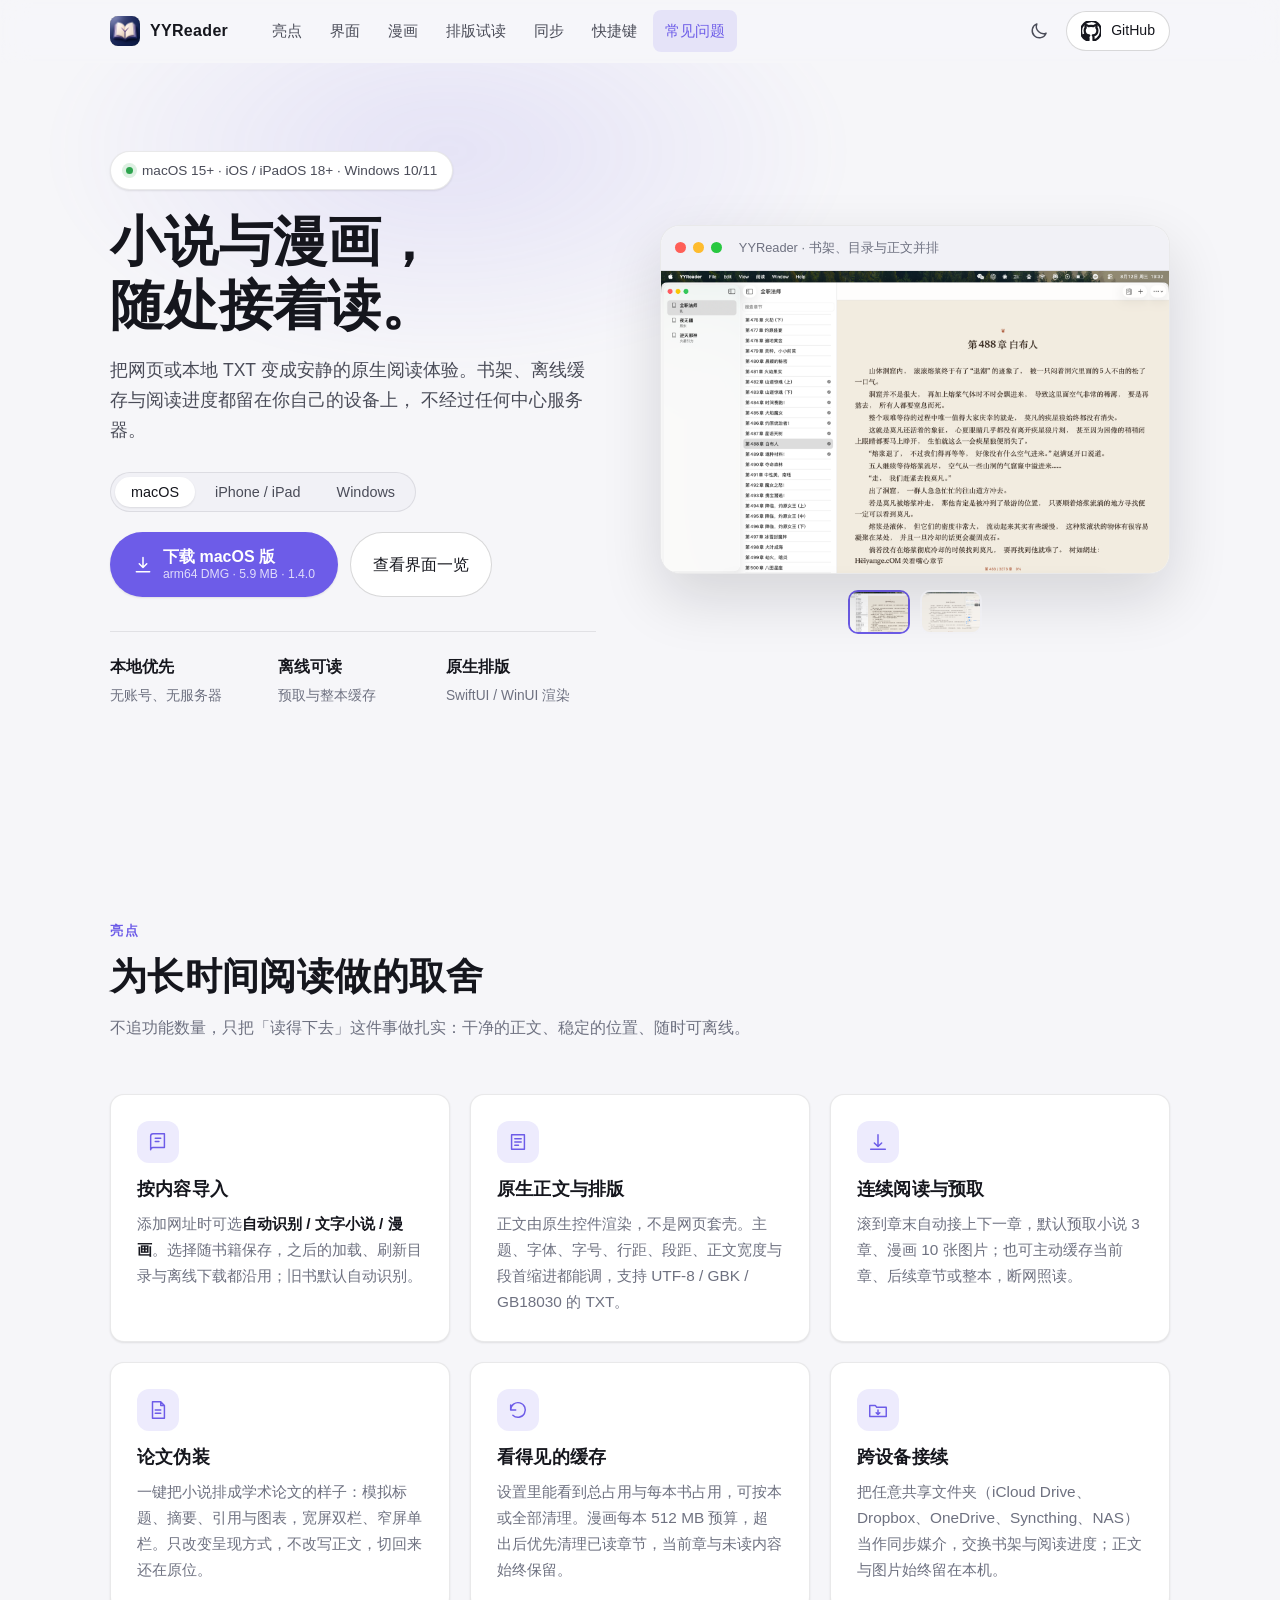
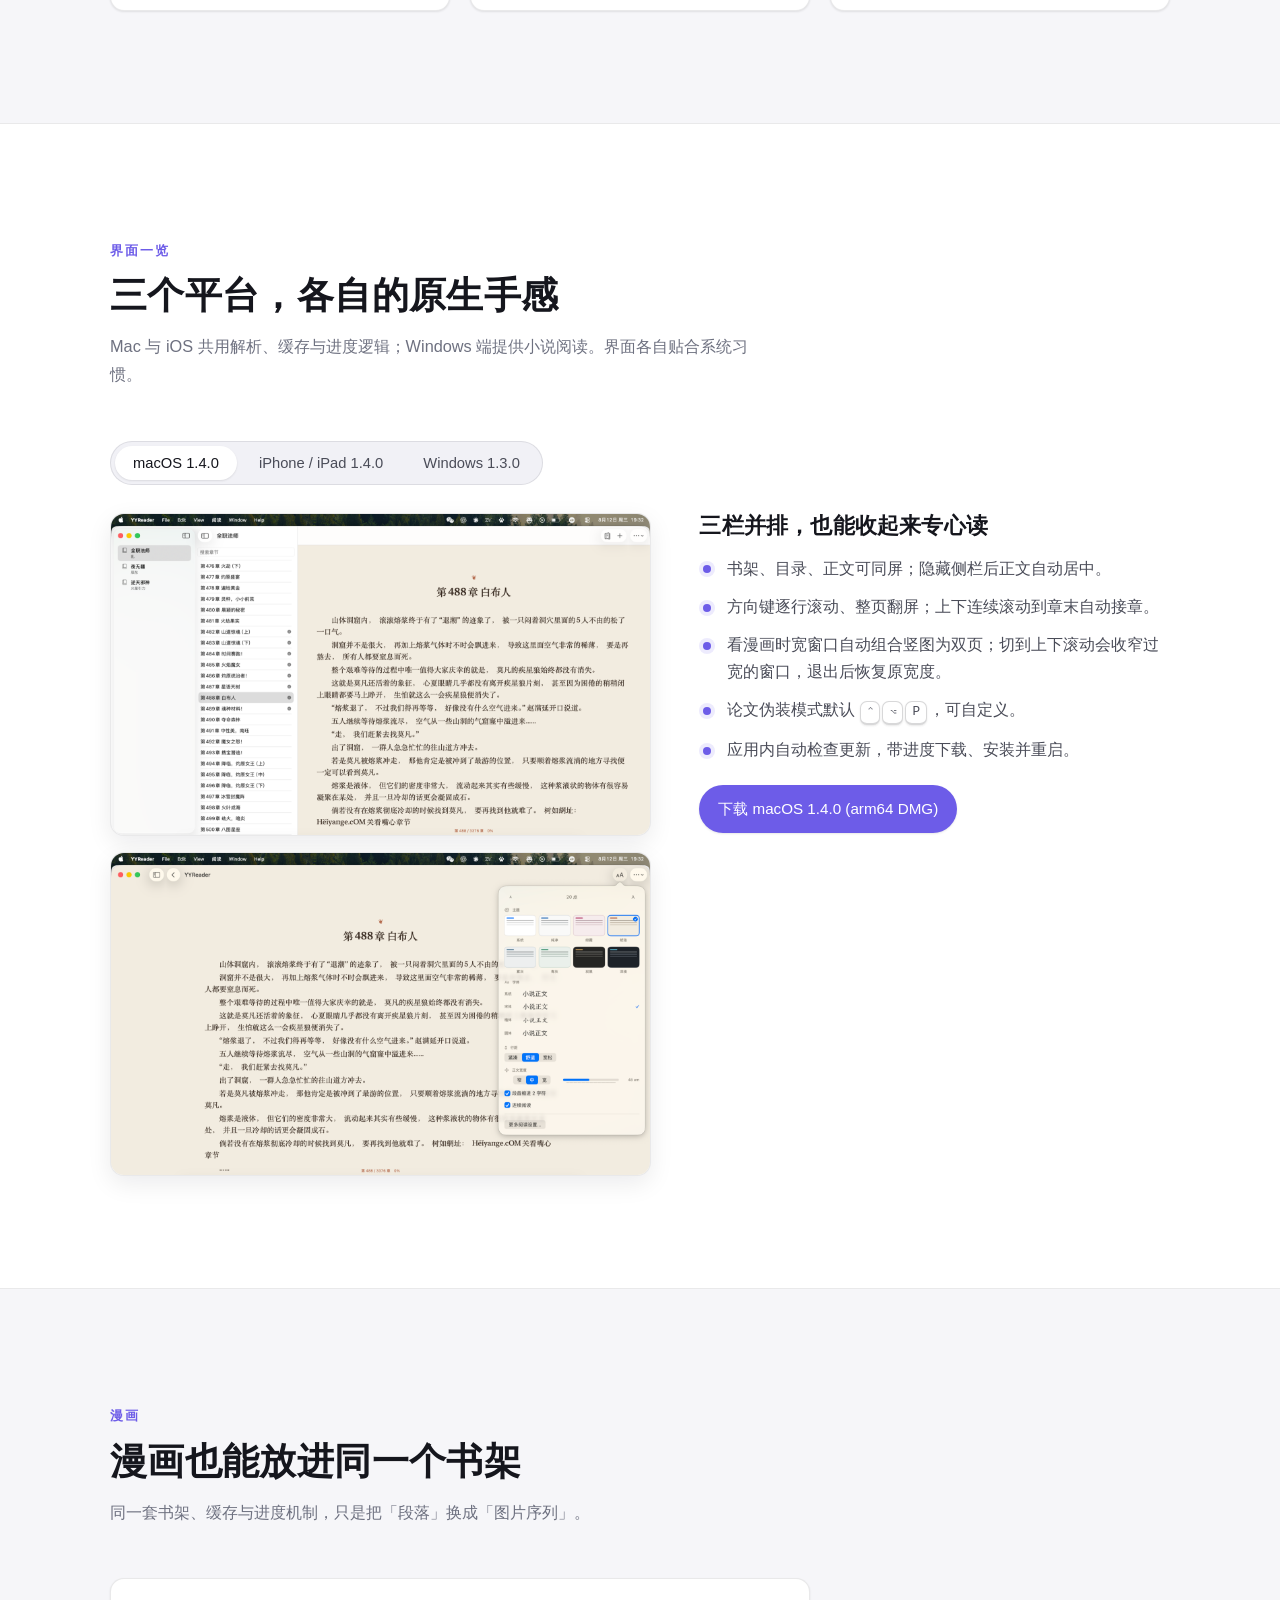
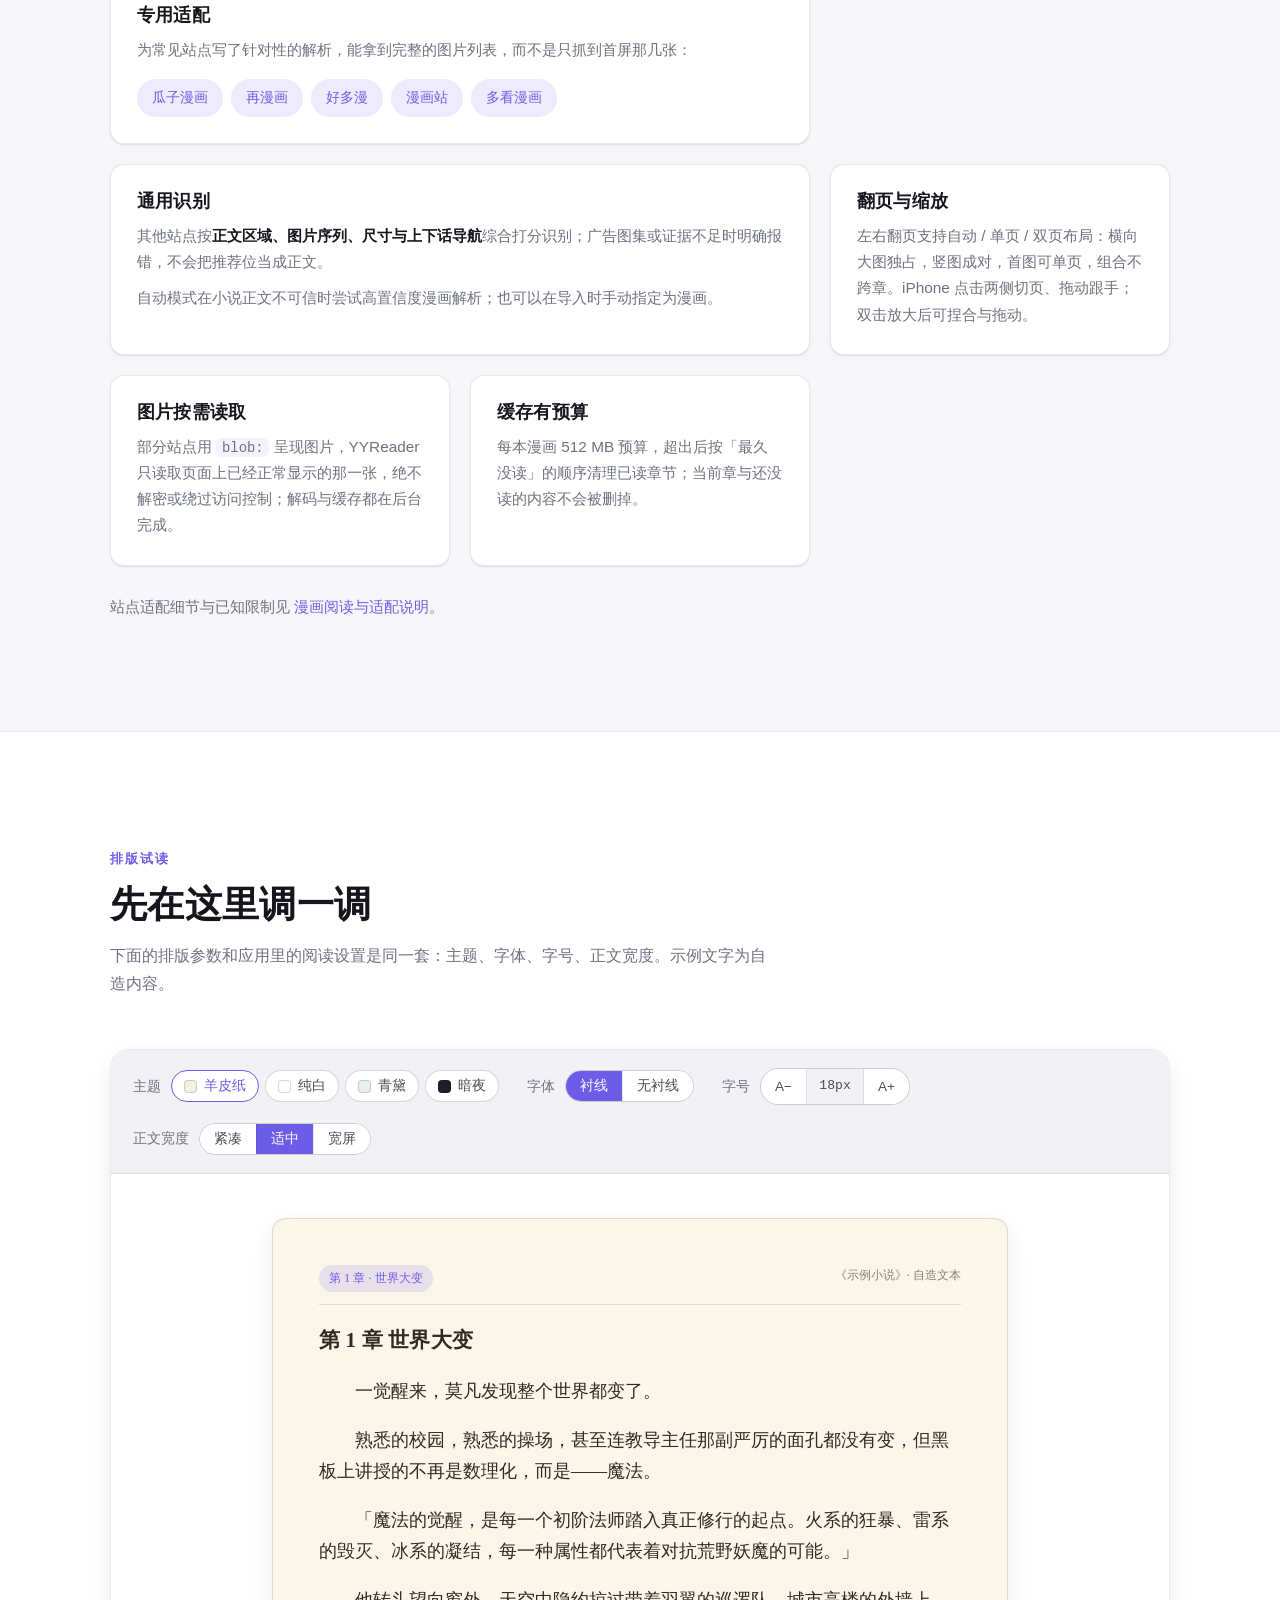
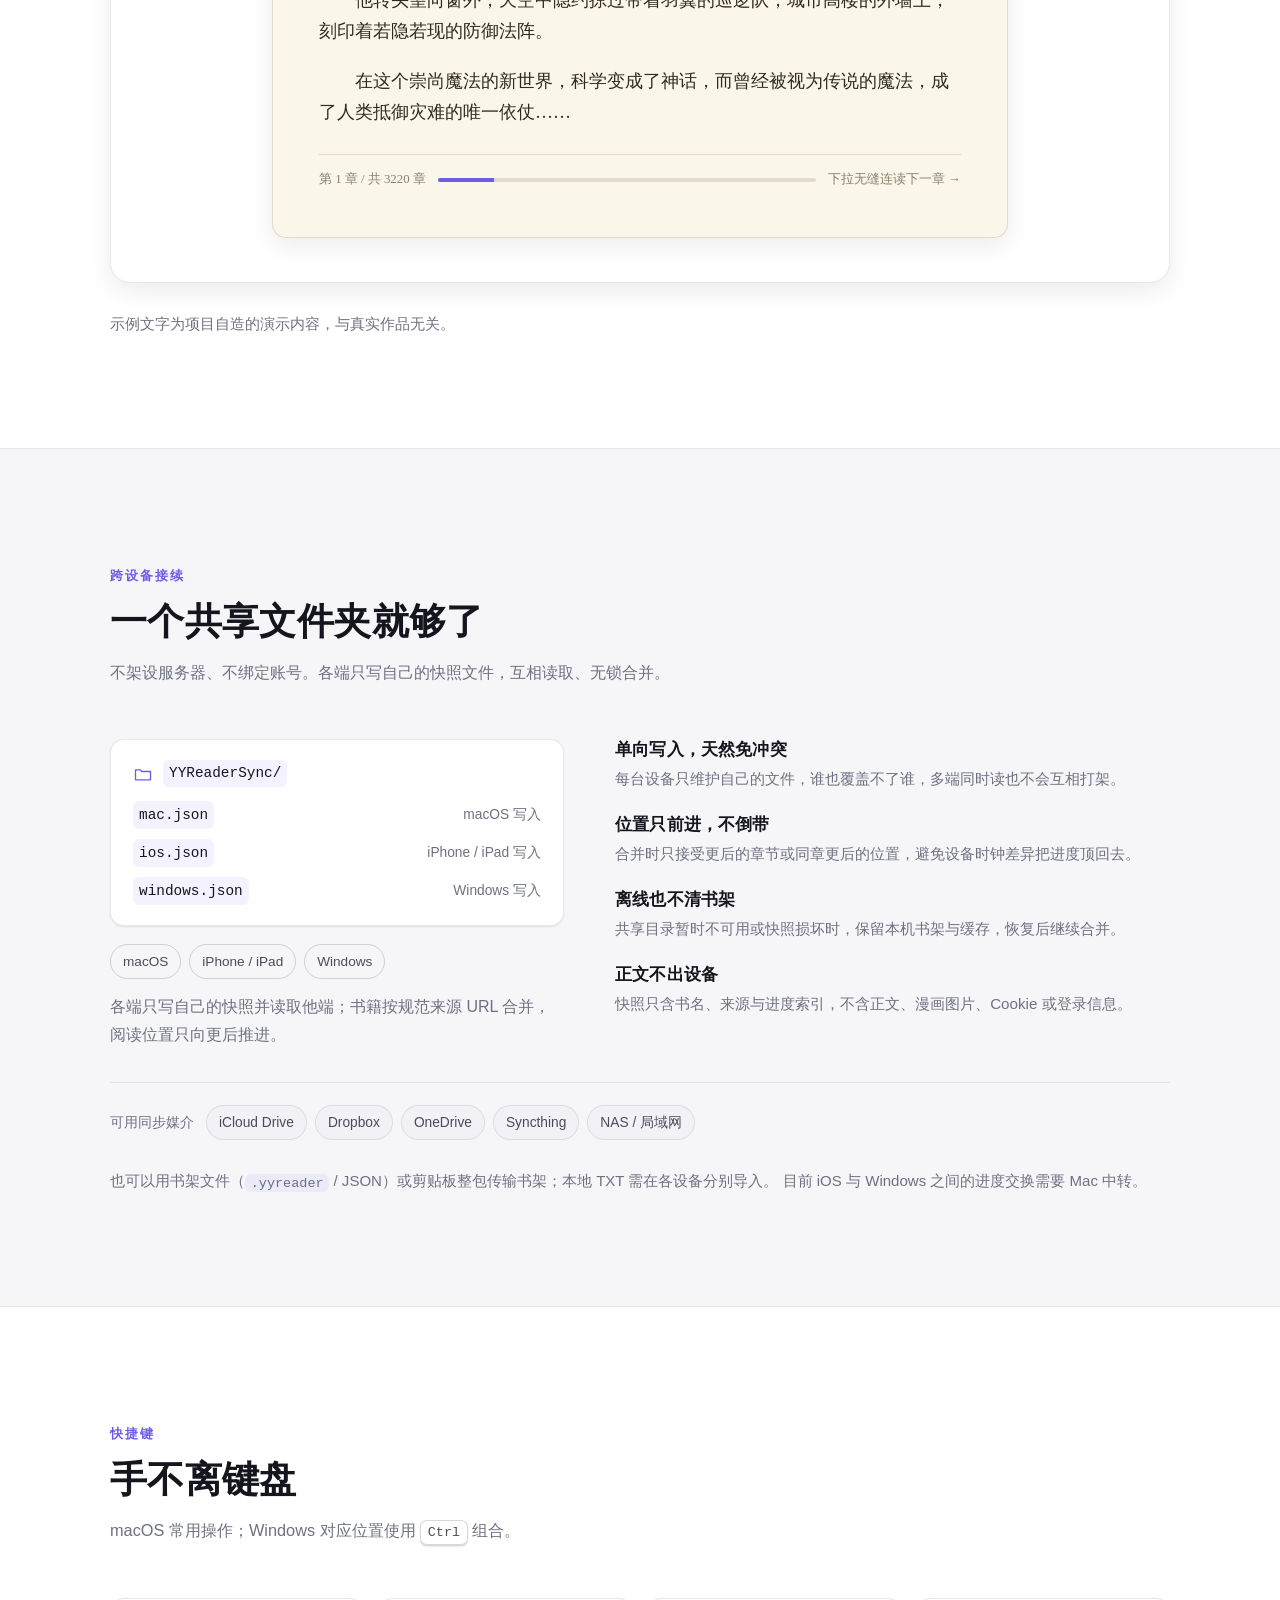
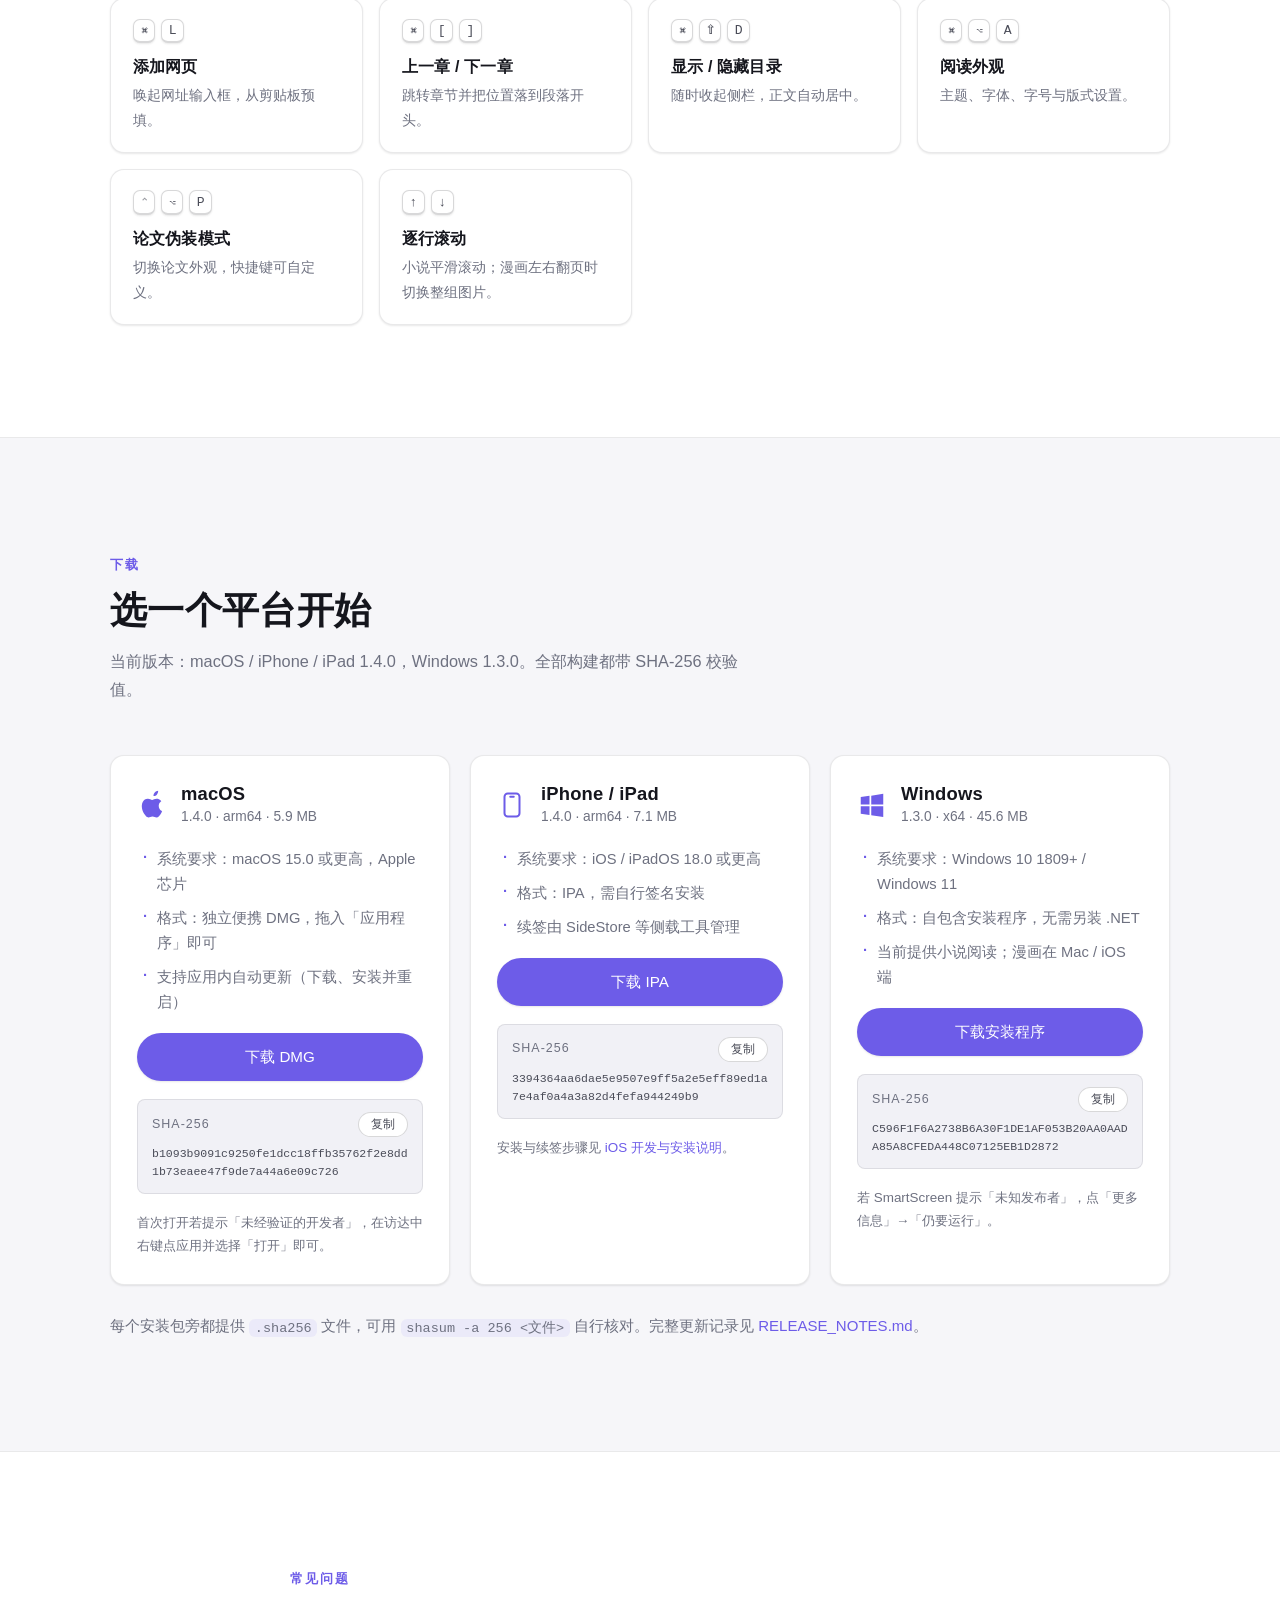
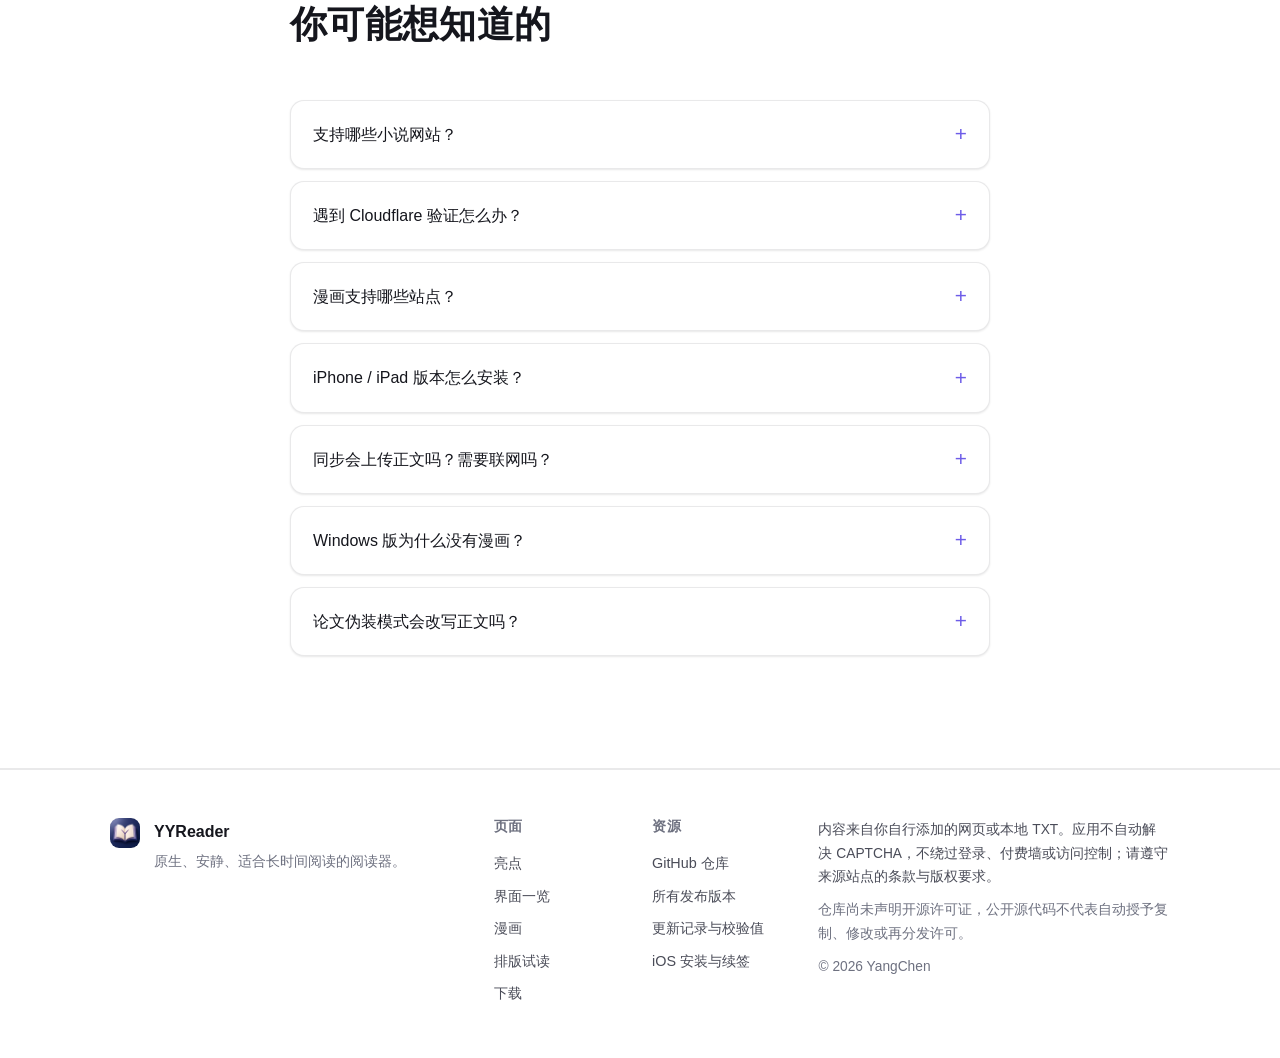
==== commit a4f13a71: "docs(site): redesign the product page and catch it up to 1.4.0 页面重做：结构、视觉与文案全部更新到当前版本（macOS / iPhone" ====
--- a/docs/index.html
+++ b/docs/index.html
@@ -79,7 +79,7 @@
                 <small id="heroDownloadMeta">arm64 DMG · 5.9 MB · 1.4.0</small>
               </span>
             </a>
-            <a class="btn btn-ghost btn-lg" href="#plantforms" id="heroSecondary">查看界面一览</a>
+            <a class="btn btn-ghost btn-lg" href="#platforms" id="heroSecondary">查看界面一览</a>
           </div>
 
           <ul class="hero-facts">
@@ -475,7 +475,7 @@
 
           <article class="package">
             <header class="package-head">
-              <svg viewBox="0 0 24 24" aria-hidden="true" class="icon-os"><rect x="6" y="2.5" width="12" height="19" rx="2.6"/><path d="M10.5 5.2h3"/></svg>
+              <svg viewBox="0 0 24 24" aria-hidden="true" class="icon-os icon-os-stroke"><rect x="6" y="2.8" width="12" height="18.4" rx="2.6"/><path d="M10.6 5.4h2.8"/></svg>
               <div>
                 <h3>iPhone / iPad</h3>
                 <p class="package-meta">1.4.0 · arm64 · 7.1 MB</p>
--- a/docs/style.css
+++ b/docs/style.css
@@ -1,1561 +1,963 @@
 /* ==========================================================================
-   YYReader Official Website Stylesheet
-   Modern, Clean, Reading-focused Design System
+   YYReader 官网样式
+   设计系统：颜色令牌 → 基础排版 → 组件 → 区块 → 响应式
+   无外部字体依赖，全部使用系统字体栈。
    ========================================================================== */
 
+/* ---------- 1. 设计令牌 ---------- */
 :root {
-  /* Color Palette - Warm Paper & Slate (Light Theme) */
-  --bg-canvas: #fbf9f5;
-  --bg-surface: #ffffff;
-  --bg-subtle: #f3efe6;
-  --bg-hover: #ece6dc;
-
-  --text-primary: #1a202c;
-  --text-secondary: #4a5568;
-  --text-tertiary: #718096;
-  --text-inverse: #ffffff;
-
-  --border-subtle: #e8e2d7;
-  --border-strong: #d2c8b8;
-
-  --accent-primary: #1e293b;
-  --accent-primary-hover: #0f172a;
-  --accent-warm: #c2410c;
-  --accent-teal: #0f766e;
-  --accent-blue: #0284c7;
-
-  --badge-bg: #eef2f6;
-  --badge-text: #334155;
-  --badge-border: #cbd5e1;
-
-  /* Shadows */
-  --shadow-sm: 0 1px 2px rgba(0, 0, 0, 0.04);
-  --shadow-md: 0 4px 12px rgba(0, 0, 0, 0.06), 0 1px 3px rgba(0, 0, 0, 0.03);
-  --shadow-lg: 0 12px 28px rgba(0, 0, 0, 0.08), 0 2px 6px rgba(0, 0, 0, 0.04);
-  --shadow-window: 0 20px 48px -10px rgba(15, 23, 42, 0.15), 0 0 1px rgba(0, 0, 0, 0.2);
-
-  /* Typography */
-  --font-sans: 'Inter', -apple-system, BlinkMacSystemFont, "Segoe UI", Roboto, "PingFang SC", "Hiragino Sans GB", "Microsoft YaHei", sans-serif;
-  --font-serif: 'Noto Serif SC', "Songti SC", "Source Han Serif SC", STSong, Georgia, serif;
-  --font-mono: 'JetBrains Mono', "SF Mono", Menlo, Monaco, Consolas, monospace;
-
-  /* Spacing & Layout */
-  --max-width: 1140px;
-  --radius-sm: 6px;
-  --radius-md: 10px;
-  --radius-lg: 16px;
-  --radius-xl: 24px;
-  --radius-pill: 9999px;
-
-  --transition-fast: 0.15s ease;
-  --transition-normal: 0.25s ease;
-}
-
-[data-theme="dark"] {
-  --bg-canvas: #0d1117;
-  --bg-surface: #161b22;
-  --bg-subtle: #1c2128;
-  --bg-hover: #262c36;
-
-  --text-primary: #f0f6fc;
-  --text-secondary: #c9d1d9;
-  --text-tertiary: #8b949e;
-  --text-inverse: #0d1117;
-
-  --border-subtle: #30363d;
-  --border-strong: #484f58;
-
-  --accent-primary: #38bdf8;
-  --accent-primary-hover: #7dd3fc;
-  --accent-warm: #fb923c;
-  --accent-teal: #2dd4bf;
-  --accent-blue: #38bdf8;
-
-  --badge-bg: #21262d;
-  --badge-text: #8b949e;
-  --badge-border: #30363d;
-
+  --font-sans: -apple-system, BlinkMacSystemFont, "Segoe UI", "PingFang SC",
+    "Hiragino Sans GB", "Microsoft YaHei", "Noto Sans SC", sans-serif;
+  --font-serif: Georgia, "Songti SC", "Noto Serif SC", "Source Han Serif SC",
+    "Microsoft YaHei", serif;
+  --font-mono: ui-monospace, SFMono-Regular, "SF Mono", Menlo, Consolas,
+    "Liberation Mono", monospace;
+
+  --accent: #6d5ce8;
+  --accent-strong: #5a48d8;
+  --accent-soft: rgba(109, 92, 232, 0.12);
+  --accent-ring: rgba(109, 92, 232, 0.32);
+  --amber: #d98324;
+  --green: #2da44e;
+
+  --radius-sm: 8px;
+  --radius: 14px;
+  --radius-lg: 20px;
+  --radius-pill: 999px;
+
+  --container: 1140px;
+  --gutter: clamp(20px, 4vw, 40px);
+  --section-y: clamp(64px, 9vw, 112px);
+
+  --shadow-sm: 0 1px 2px rgba(15, 16, 23, 0.06), 0 1px 3px rgba(15, 16, 23, 0.04);
+  --shadow: 0 8px 24px rgba(15, 16, 23, 0.08);
+  --shadow-lg: 0 24px 60px rgba(15, 16, 23, 0.14);
+
+  --ease: cubic-bezier(0.22, 0.61, 0.36, 1);
+}
+
+/* 浅色（默认） */
+html[data-theme="light"],
+html[data-theme="auto"] {
+  --bg: #f6f6f9;
+  --bg-alt: #ffffff;
+  --surface: #ffffff;
+  --surface-2: #f1f1f6;
+  --border: rgba(15, 16, 23, 0.09);
+  --border-strong: rgba(15, 16, 23, 0.16);
+  --text: #15161d;
+  --text-soft: #4a4c58;
+  --muted: #6e7180;
+  --header-bg: rgba(246, 246, 249, 0.82);
+  --code-bg: rgba(109, 92, 232, 0.08);
+}
+
+/* 深色：显式选择，或跟随系统且未显式选择浅色 */
+html[data-theme="dark"] {
+  --bg: #0f1017;
+  --bg-alt: #14161f;
+  --surface: #171922;
+  --surface-2: #1e2130;
+  --border: rgba(255, 255, 255, 0.10);
+  --border-strong: rgba(255, 255, 255, 0.18);
+  --text: #eef0f6;
+  --text-soft: #c3c7d4;
+  --muted: #9599a8;
+  --header-bg: rgba(15, 16, 23, 0.78);
+  --code-bg: rgba(109, 92, 232, 0.18);
   --shadow-sm: 0 1px 2px rgba(0, 0, 0, 0.4);
-  --shadow-md: 0 4px 12px rgba(0, 0, 0, 0.5);
-  --shadow-lg: 0 12px 28px rgba(0, 0, 0, 0.6);
-  --shadow-window: 0 24px 50px -10px rgba(0, 0, 0, 0.8), 0 0 1px rgba(255, 255, 255, 0.15);
-}
-
-/* ==========================================================================
-   Reset & Base Styles
-   ========================================================================== */
-
-*, *::before, *::after {
-  box-sizing: border-box;
+  --shadow: 0 10px 30px rgba(0, 0, 0, 0.45);
+  --shadow-lg: 0 28px 70px rgba(0, 0, 0, 0.55);
+}
+
+@media (prefers-color-scheme: dark) {
+  html[data-theme="auto"] {
+    --bg: #0f1017;
+    --bg-alt: #14161f;
+    --surface: #171922;
+    --surface-2: #1e2130;
+    --border: rgba(255, 255, 255, 0.10);
+    --border-strong: rgba(255, 255, 255, 0.18);
+    --text: #eef0f6;
+    --text-soft: #c3c7d4;
+    --muted: #9599a8;
+    --header-bg: rgba(15, 16, 23, 0.78);
+    --code-bg: rgba(109, 92, 232, 0.18);
+    --shadow-sm: 0 1px 2px rgba(0, 0, 0, 0.4);
+    --shadow: 0 10px 30px rgba(0, 0, 0, 0.45);
+    --shadow-lg: 0 28px 70px rgba(0, 0, 0, 0.55);
+  }
+}
+
+/* ---------- 2. 基础 ---------- */
+*, *::before, *::after { box-sizing: border-box; }
+
+html { scroll-behavior: smooth; scroll-padding-top: 84px; }
+
+body {
   margin: 0;
-  padding: 0;
-}
-
-html {
-  scroll-behavior: smooth;
+  background: var(--bg);
+  color: var(--text);
+  font-family: var(--font-sans);
   font-size: 16px;
+  line-height: 1.7;
+  -webkit-font-smoothing: antialiased;
   text-rendering: optimizeLegibility;
-  -webkit-font-smoothing: antialiased;
-  -moz-osx-font-smoothing: grayscale;
-}
-
-body {
-  font-family: var(--font-sans);
-  background-color: var(--bg-canvas);
-  color: var(--text-primary);
-  line-height: 1.6;
-  min-height: 100vh;
-  transition: background-color var(--transition-normal), color var(--transition-normal);
-}
-
-a {
+}
+
+img { max-width: 100%; display: block; }
+a { color: var(--accent); text-decoration: none; }
+a:hover { text-decoration: underline; }
+
+h1, h2, h3, h4 { margin: 0; line-height: 1.25; letter-spacing: 0.01em; }
+h1 { font-family: var(--font-serif); font-weight: 600; letter-spacing: 0.005em; }
+h2 { font-family: var(--font-serif); font-weight: 600; }
+p { margin: 0; }
+
+code, kbd { font-family: var(--font-mono); font-size: 0.9em; }
+code {
+  background: var(--code-bg);
+  border-radius: 6px;
+  padding: 0.12em 0.42em;
   color: inherit;
-  text-decoration: none;
-}
-
-code, kbd {
-  font-family: var(--font-mono);
-}
-
-img {
-  max-width: 100%;
-  height: auto;
-  display: block;
-}
-
-button {
-  font-family: inherit;
-  cursor: pointer;
-  border: none;
-  background: none;
-}
+  word-break: break-all;
+}
+
+kbd {
+  display: inline-block;
+  padding: 0.18em 0.5em;
+  border-radius: 7px;
+  border: 1px solid var(--border-strong);
+  border-bottom-width: 2px;
+  background: var(--surface);
+  box-shadow: var(--shadow-sm);
+  font-size: 0.82em;
+  line-height: 1.3;
+  color: var(--text-soft);
+}
+
+:focus-visible {
+  outline: 2px solid var(--accent);
+  outline-offset: 3px;
+  border-radius: 6px;
+}
+
+.skip-link {
+  position: absolute;
+  left: -9999px;
+  top: 0;
+  background: var(--accent);
+  color: #fff;
+  padding: 10px 16px;
+  z-index: 100;
+}
+.skip-link:focus { left: 12px; top: 12px; }
 
 .container {
   width: 100%;
-  max-width: var(--max-width);
-  margin-left: auto;
-  margin-right: auto;
-  padding-left: 1.5rem;
-  padding-right: 1.5rem;
-}
-
-/* ==========================================================================
-   Header & Navigation
-   ========================================================================== */
-
+  max-width: var(--container);
+  margin-inline: auto;
+  padding-inline: var(--gutter);
+}
+.container-narrow { max-width: 780px; }
+
+.muted { color: var(--muted); }
+.section-foot {
+  margin-top: 28px;
+  color: var(--muted);
+  font-size: 0.94rem;
+}
+
+/* ---------- 3. 头部导航 ---------- */
 .site-header {
   position: sticky;
   top: 0;
-  z-index: 100;
-  background: rgba(251, 249, 245, 0.82);
-  backdrop-filter: blur(14px);
-  -webkit-backdrop-filter: blur(14px);
-  border-bottom: 1px solid var(--border-subtle);
-  transition: background-color var(--transition-normal), border-color var(--transition-normal);
-}
-
-[data-theme="dark"] .site-header {
-  background: rgba(13, 17, 23, 0.85);
-}
+  z-index: 50;
+  background: var(--header-bg);
+  backdrop-filter: saturate(180%) blur(14px);
+  -webkit-backdrop-filter: saturate(180%) blur(14px);
+  border-bottom: 1px solid transparent;
+  transition: border-color 0.25s var(--ease);
+}
+.site-header.is-scrolled { border-bottom-color: var(--border); }
 
 .header-inner {
   display: flex;
   align-items: center;
-  justify-content: space-between;
-  height: 4rem;
+  gap: 20px;
+  min-height: 62px;
 }
 
 .brand {
+  display: inline-flex;
+  align-items: center;
+  gap: 10px;
+  color: var(--text);
+  font-weight: 600;
+  letter-spacing: 0.02em;
+}
+.brand:hover { text-decoration: none; }
+.brand img { border-radius: 8px; }
+
+.site-nav {
   display: flex;
-  align-items: center;
-  gap: 0.625rem;
-  font-weight: 700;
-  font-size: 1.2rem;
-  color: var(--text-primary);
-}
-
-.brand-logo {
+  gap: 4px;
+  margin-inline-start: 12px;
+  flex: 1;
+}
+.site-nav a {
+  color: var(--text-soft);
+  padding: 8px 12px;
   border-radius: var(--radius-sm);
-  box-shadow: var(--shadow-sm);
-}
-
-.brand-name {
-  letter-spacing: -0.02em;
-}
-
-.version-tag {
-  font-size: 0.75rem;
-  font-weight: 600;
-  font-family: var(--font-mono);
-  background: var(--badge-bg);
-  color: var(--badge-text);
-  border: 1px solid var(--badge-border);
-  padding: 0.125rem 0.4rem;
-  border-radius: var(--radius-pill);
-}
-
-.nav-links {
-  display: flex;
-  align-items: center;
-  gap: 1.75rem;
-}
-
-.nav-link {
-  font-size: 0.9375rem;
-  font-weight: 500;
-  color: var(--text-secondary);
-  transition: color var(--transition-fast);
-  position: relative;
-  padding: 0.35rem 0;
-}
-
-.nav-link:hover, .nav-link.active {
-  color: var(--text-primary);
-}
-
-.nav-link.active::after {
-  content: "";
-  position: absolute;
-  bottom: 0;
-  left: 0;
-  right: 0;
-  height: 2px;
-  background: var(--text-primary);
-  border-radius: var(--radius-pill);
-}
-
-.header-actions {
-  display: flex;
-  align-items: center;
-  gap: 0.75rem;
-}
-
-.btn-icon {
-  display: flex;
-  align-items: center;
-  justify-content: center;
-  width: 2.375rem;
-  height: 2.375rem;
-  border-radius: var(--radius-md);
-  color: var(--text-secondary);
+  font-size: 0.94rem;
+  transition: color 0.2s var(--ease), background 0.2s var(--ease);
+}
+.site-nav a:hover { color: var(--text); background: var(--surface-2); text-decoration: none; }
+.site-nav a.is-current { color: var(--accent); background: var(--accent-soft); }
+
+.header-actions { display: flex; align-items: center; gap: 8px; }
+
+.icon-btn {
+  display: inline-grid;
+  place-items: center;
+  width: 38px;
+  height: 38px;
+  border-radius: var(--radius-sm);
+  border: 1px solid transparent;
   background: transparent;
-  border: 1px solid transparent;
-  transition: all var(--transition-fast);
-}
-
-.btn-icon:hover {
-  color: var(--text-primary);
-  background: var(--bg-subtle);
-  border-color: var(--border-subtle);
-}
-
-[data-theme="light"] .icon-moon { display: none; }
-[data-theme="dark"] .icon-sun { display: none; }
-
-.header-download-btn {
-  padding: 0.5rem 1rem;
-  font-size: 0.875rem;
-}
-
-.mobile-menu-btn {
-  display: none;
-  flex-direction: column;
-  justify-content: space-between;
-  width: 1.5rem;
-  height: 1.125rem;
-}
-
-.mobile-menu-btn span {
-  height: 2px;
-  width: 100%;
-  background: var(--text-primary);
-  border-radius: var(--radius-pill);
-  transition: all var(--transition-fast);
-}
-
-/* ==========================================================================
-   Button System
-   ========================================================================== */
-
+  color: var(--text-soft);
+  cursor: pointer;
+  transition: background 0.2s var(--ease), color 0.2s var(--ease);
+}
+.icon-btn:hover { background: var(--surface-2); color: var(--text); }
+.icon-btn svg { width: 20px; height: 20px; fill: none; stroke: currentColor; stroke-width: 1.7; stroke-linecap: round; stroke-linejoin: round; }
+.icon-btn .icon-sun { display: none; }
+html[data-theme="dark"] .icon-btn .icon-sun { display: block; }
+html[data-theme="dark"] .icon-btn .icon-moon { display: none; }
+@media (prefers-color-scheme: dark) {
+  html[data-theme="auto"] .icon-btn .icon-sun { display: block; }
+  html[data-theme="auto"] .icon-btn .icon-moon { display: none; }
+}
+
+.mobile-menu-btn { display: none; }
+.icon-github { width: 16px; height: 16px; fill: currentColor; stroke: none; }
+
+/* ---------- 4. 按钮 ---------- */
 .btn {
   display: inline-flex;
   align-items: center;
-  justify-content: center;
-  gap: 0.5rem;
+  gap: 10px;
+  padding: 10px 18px;
+  border-radius: var(--radius-pill);
+  border: 1px solid transparent;
+  font-size: 0.95rem;
+  font-weight: 500;
+  cursor: pointer;
+  transition: transform 0.15s var(--ease), background 0.2s var(--ease),
+    border-color 0.2s var(--ease), box-shadow 0.2s var(--ease);
+}
+.btn:hover { text-decoration: none; transform: translateY(-1px); }
+.btn:active { transform: translateY(0); }
+
+.btn-primary { background: var(--accent); color: #fff; box-shadow: var(--shadow-sm); }
+.btn-primary:hover { background: var(--accent-strong); box-shadow: var(--shadow); }
+
+.btn-ghost { border-color: var(--border-strong); color: var(--text); background: var(--surface); }
+.btn-ghost:hover { border-color: var(--accent); color: var(--accent); }
+
+.btn-sm { padding: 7px 14px; font-size: 0.88rem; }
+.btn-lg { padding: 14px 22px; font-size: 1rem; }
+.btn-block { width: 100%; justify-content: center; }
+
+.btn svg { width: 20px; height: 20px; fill: none; stroke: currentColor; stroke-width: 1.8; stroke-linecap: round; stroke-linejoin: round; flex: none; }
+
+.btn-text { display: flex; flex-direction: column; align-items: flex-start; line-height: 1.25; }
+.btn-text strong { font-weight: 600; }
+.btn-text small { font-size: 0.76rem; opacity: 0.78; }
+
+/* ---------- 5. 区块与标题 ---------- */
+.section { padding-block: var(--section-y); }
+.section-alt { background: var(--bg-alt); border-block: 1px solid var(--border); }
+
+.section-head { max-width: 660px; margin-bottom: clamp(32px, 5vw, 52px); }
+.section-kicker {
+  display: inline-block;
+  font-size: 0.8rem;
+  letter-spacing: 0.16em;
+  text-transform: uppercase;
+  color: var(--accent);
+  margin-bottom: 12px;
   font-weight: 600;
-  font-size: 0.9375rem;
-  padding: 0.625rem 1.25rem;
-  border-radius: var(--radius-md);
-  transition: all var(--transition-fast);
-  white-space: nowrap;
-}
-
-.btn-primary {
-  background: var(--accent-primary);
-  color: var(--text-inverse);
+}
+.section-head h2 { font-size: clamp(1.6rem, 3.4vw, 2.3rem); }
+.section-sub { margin-top: 14px; color: var(--muted); font-size: 1.02rem; }
+
+/* ---------- 6. Hero ---------- */
+.hero { position: relative; padding-block: clamp(48px, 7vw, 88px) clamp(56px, 8vw, 96px); overflow: hidden; }
+.hero-glow {
+  position: absolute;
+  inset: -30% 20% auto -10%;
+  height: 620px;
+  background: radial-gradient(50% 50% at 50% 50%, var(--accent-soft), transparent 70%);
+  filter: blur(10px);
+  pointer-events: none;
+}
+.hero-inner {
+  position: relative;
+  display: grid;
+  grid-template-columns: minmax(0, 1fr) minmax(0, 1.05fr);
+  gap: clamp(32px, 5vw, 64px);
+  align-items: center;
+}
+
+.eyebrow {
+  display: inline-flex;
+  align-items: center;
+  gap: 9px;
+  font-size: 0.85rem;
+  color: var(--text-soft);
+  background: var(--surface);
+  border: 1px solid var(--border);
+  border-radius: var(--radius-pill);
+  padding: 7px 15px;
   box-shadow: var(--shadow-sm);
 }
-
-.btn-primary:hover {
-  background: var(--accent-primary-hover);
-  transform: translateY(-1px);
-  box-shadow: var(--shadow-md);
-}
-
-.btn-secondary {
-  background: var(--bg-surface);
-  color: var(--text-primary);
-  border: 1px solid var(--border-strong);
-}
-
-.btn-secondary:hover {
-  background: var(--bg-hover);
-  border-color: var(--text-tertiary);
-}
-
-.btn-hero {
-  padding: 0.75rem 1.5rem;
-  font-size: 1rem;
+.eyebrow .dot {
+  width: 7px; height: 7px; border-radius: 50%;
+  background: var(--green);
+  box-shadow: 0 0 0 4px rgba(45, 164, 78, 0.16);
+}
+
+.hero h1 {
+  margin-top: 20px;
+  font-size: clamp(2.1rem, 5.4vw, 3.4rem);
+  line-height: 1.18;
+}
+.hero-lead {
+  margin-top: 18px;
+  font-size: clamp(1rem, 1.6vw, 1.1rem);
+  color: var(--text-soft);
+  max-width: 33em;
+}
+
+.download-picker {
+  margin-top: 26px;
+  display: inline-flex;
+  gap: 4px;
+  padding: 4px;
+  background: var(--surface-2);
+  border: 1px solid var(--border);
+  border-radius: var(--radius-pill);
+}
+.pick {
+  border: 0;
+  background: transparent;
+  color: var(--text-soft);
+  padding: 7px 16px;
+  border-radius: var(--radius-pill);
+  font-size: 0.9rem;
+  font-family: inherit;
+  cursor: pointer;
+  transition: background 0.2s var(--ease), color 0.2s var(--ease);
+}
+.pick:hover { color: var(--text); }
+.pick.is-active { background: var(--surface); color: var(--text); box-shadow: var(--shadow-sm); font-weight: 500; }
+
+.hero-actions { margin-top: 20px; display: flex; flex-wrap: wrap; gap: 12px; }
+
+.hero-facts {
+  list-style: none;
+  margin: 34px 0 0;
+  padding: 0;
+  display: grid;
+  grid-template-columns: repeat(3, minmax(0, 1fr));
+  gap: 18px;
+  border-top: 1px solid var(--border);
+  padding-top: 22px;
+}
+.hero-facts strong { display: block; font-size: 0.98rem; }
+.hero-facts span { color: var(--muted); font-size: 0.86rem; }
+
+/* 设备框 */
+.hero-stage { min-width: 0; }
+.device-frame {
+  position: relative;
+  background: var(--surface);
+  border: 1px solid var(--border);
   border-radius: var(--radius-lg);
-}
-
-.btn-download-primary {
-  background: #0f172a;
-  color: #ffffff;
-  box-shadow: 0 4px 14px rgba(15, 23, 42, 0.25);
+  box-shadow: var(--shadow-lg);
+  overflow: hidden;
+  transition: border-radius 0.3s var(--ease);
+}
+.frame-bar {
   display: flex;
   align-items: center;
-  gap: 0.875rem;
-  text-align: left;
-}
-
-[data-theme="dark"] .btn-download-primary {
-  background: #f0f6fc;
-  color: #0d1117;
-  box-shadow: 0 4px 14px rgba(240, 246, 252, 0.2);
-}
-
-.btn-download-primary:hover {
-  transform: translateY(-2px);
-  box-shadow: 0 6px 20px rgba(15, 23, 42, 0.35);
-}
-
-.btn-os-icon {
-  flex-shrink: 0;
-}
-
-.btn-text-wrap {
+  gap: 7px;
+  padding: 11px 14px;
+  background: var(--surface-2);
+  border-bottom: 1px solid var(--border);
+}
+.light { width: 11px; height: 11px; border-radius: 50%; }
+.light.red { background: #ff5f57; }
+.light.amber { background: #febc2e; }
+.light.green { background: #28c840; }
+.frame-title {
+  margin-left: 10px;
+  font-size: 0.8rem;
+  color: var(--muted);
+  white-space: nowrap;
+  overflow: hidden;
+  text-overflow: ellipsis;
+}
+.notch { display: none; }
+
+.device-frame img {
+  width: 100%;
+  height: auto;
+  display: block;
+  background: var(--surface-2);
+}
+
+/* 手机形态：隐藏窗口条，加圆角机身 */
+.device-frame[data-device="ios"] {
+  border-radius: 34px;
+  border-width: 10px;
+  border-color: var(--surface-2);
+  max-width: 340px;
+  margin-inline: auto;
+}
+.device-frame[data-device="ios"] .frame-bar { display: none; }
+.device-frame[data-device="ios"] .notch {
+  display: block;
+  position: absolute;
+  top: 8px; left: 50%;
+  transform: translateX(-50%);
+  width: 34%; height: 22px;
+  background: var(--surface-2);
+  border-radius: var(--radius-pill);
+  z-index: 2;
+}
+.device-frame[data-device="ios"] img { border-radius: 24px; }
+
+.stage-thumbs {
   display: flex;
-  flex-direction: column;
-}
-
-.btn-label {
-  font-weight: 700;
-  font-size: 1rem;
-  line-height: 1.2;
-}
-
-.btn-sub {
-  font-size: 0.75rem;
-  font-weight: 400;
-  opacity: 0.85;
-}
-
-.btn-block {
-  width: 100%;
-}
-
-/* ==========================================================================
-   Hero Section
-   ========================================================================== */
-
-.hero-section {
-  padding-top: 3.5rem;
-  padding-bottom: 4rem;
-}
-
-.hero-container {
+  gap: 10px;
+  margin-top: 16px;
+  justify-content: center;
+  flex-wrap: wrap;
+}
+.stage-thumbs button {
+  width: 62px;
+  height: 44px;
+  padding: 0;
+  border-radius: 10px;
+  border: 2px solid transparent;
+  overflow: hidden;
+  background: var(--surface-2);
+  cursor: pointer;
+  opacity: 0.62;
+  transition: opacity 0.2s var(--ease), border-color 0.2s var(--ease), transform 0.15s var(--ease);
+}
+.stage-thumbs button:hover { opacity: 0.9; transform: translateY(-2px); }
+.stage-thumbs button.is-active { opacity: 1; border-color: var(--accent); }
+.stage-thumbs img { width: 100%; height: 100%; object-fit: cover; }
+
+/* ---------- 7. 卡片网格 ---------- */
+.card-grid {
+  display: grid;
+  grid-template-columns: repeat(auto-fit, minmax(290px, 1fr));
+  gap: 20px;
+}
+
+.card {
+  background: var(--surface);
+  border: 1px solid var(--border);
+  border-radius: var(--radius);
+  padding: 26px;
+  box-shadow: var(--shadow-sm);
+  transition: transform 0.2s var(--ease), box-shadow 0.25s var(--ease), border-color 0.2s var(--ease);
+}
+.card:hover { transform: translateY(-3px); box-shadow: var(--shadow); border-color: var(--border-strong); }
+.card h3 { font-size: 1.1rem; margin-bottom: 10px; }
+.card p { color: var(--muted); font-size: 0.96rem; }
+.card p + p { margin-top: 10px; }
+.card strong { color: var(--text); }
+
+.card-icon {
+  display: inline-grid;
+  place-items: center;
+  width: 42px; height: 42px;
+  border-radius: 12px;
+  background: var(--accent-soft);
+  color: var(--accent);
+  margin-bottom: 16px;
+}
+.card-icon svg { width: 22px; height: 22px; fill: none; stroke: currentColor; stroke-width: 1.6; stroke-linecap: round; stroke-linejoin: round; }
+
+/* ---------- 8. 平台标签页 ---------- */
+.tabs {
+  display: inline-flex;
+  gap: 4px;
+  padding: 4px;
+  background: var(--surface-2);
+  border: 1px solid var(--border);
+  border-radius: var(--radius-pill);
+  margin-bottom: 28px;
+  flex-wrap: wrap;
+}
+.tab {
+  border: 0;
+  background: transparent;
+  color: var(--text-soft);
+  padding: 9px 18px;
+  border-radius: var(--radius-pill);
+  font-family: inherit;
+  font-size: 0.92rem;
+  cursor: pointer;
+  transition: background 0.2s var(--ease), color 0.2s var(--ease);
+}
+.tab:hover { color: var(--text); }
+.tab.is-active { background: var(--surface); color: var(--text); box-shadow: var(--shadow-sm); font-weight: 500; }
+
+.panel { display: none; grid-template-columns: minmax(0, 1.15fr) minmax(0, 1fr); gap: clamp(24px, 4vw, 48px); align-items: start; }
+.panel.is-active { display: grid; }
+
+.panel-media { display: grid; gap: 16px; }
+.panel-media img {
+  border-radius: var(--radius);
+  border: 1px solid var(--border);
+  box-shadow: var(--shadow);
+  background: var(--surface);
+}
+.panel-media-phone { grid-template-columns: repeat(3, 1fr); gap: 12px; }
+.panel-media-phone img { border-radius: 18px; border-width: 6px; border-color: var(--surface-2); }
+
+.panel-copy h3 { font-size: 1.35rem; margin-bottom: 16px; }
+.panel-copy .btn { margin-top: 22px; }
+
+.check-list { list-style: none; padding: 0; margin: 0; display: grid; gap: 12px; }
+.check-list li {
+  position: relative;
+  padding-left: 28px;
+  color: var(--text-soft);
+  font-size: 0.97rem;
+}
+.check-list li::before {
+  content: "";
+  position: absolute;
+  left: 4px; top: 0.62em;
+  width: 8px; height: 8px;
+  border-radius: 50%;
+  background: var(--accent);
+  box-shadow: 0 0 0 4px var(--accent-soft);
+}
+.check-list kbd { margin-right: 2px; }
+
+/* ---------- 9. 漫画 ---------- */
+.manga-grid {
+  display: grid;
+  grid-template-columns: repeat(auto-fit, minmax(280px, 1fr));
+  gap: 20px;
+}
+.card-wide { grid-column: span 2; }
+@media (max-width: 900px) { .card-wide { grid-column: span 1; } }
+
+.chip-list { list-style: none; display: flex; flex-wrap: wrap; gap: 8px; padding: 0; margin: 16px 0 0; }
+.chip-list li {
+  padding: 6px 14px;
+  border-radius: var(--radius-pill);
+  background: var(--accent-soft);
+  color: var(--accent);
+  font-size: 0.88rem;
+  border: 1px solid transparent;
+}
+
+/* ---------- 10. 排版试读 ---------- */
+.sandbox {
+  border: 1px solid var(--border);
+  border-radius: var(--radius-lg);
+  overflow: hidden;
+  background: var(--surface);
+  box-shadow: var(--shadow);
+}
+.sandbox-bar {
   display: flex;
-  flex-direction: column;
-  align-items: center;
-  text-align: center;
-}
-
-.hero-badge-wrap {
-  margin-bottom: 1.25rem;
-}
-
-.hero-badge {
+  flex-wrap: wrap;
+  gap: 18px 28px;
+  padding: 18px 22px;
+  background: var(--surface-2);
+  border-bottom: 1px solid var(--border);
+}
+.sandbox-group { display: flex; align-items: center; gap: 10px; }
+.sandbox-label { font-size: 0.86rem; color: var(--muted); white-space: nowrap; }
+
+.chips { display: flex; gap: 6px; flex-wrap: wrap; }
+.chip {
   display: inline-flex;
   align-items: center;
-  gap: 0.5rem;
-  background: var(--bg-surface);
+  gap: 7px;
+  padding: 6px 12px;
+  border-radius: var(--radius-pill);
   border: 1px solid var(--border-strong);
-  color: var(--text-secondary);
-  font-size: 0.8125rem;
-  font-weight: 500;
-  padding: 0.3125rem 0.875rem;
-  border-radius: var(--radius-pill);
-  box-shadow: var(--shadow-sm);
-}
-
-.badge-dot {
-  width: 6px;
-  height: 6px;
-  background: #10b981;
-  border-radius: 50%;
-}
-
-.hero-title {
-  font-size: 2.75rem;
-  font-weight: 800;
-  line-height: 1.2;
-  letter-spacing: -0.03em;
-  color: var(--text-primary);
-  margin-bottom: 1.25rem;
-}
-
-.hero-title-highlight {
-  color: var(--accent-warm);
-}
-
-.hero-subtitle {
-  font-size: 1.125rem;
-  color: var(--text-secondary);
-  max-width: 680px;
-  margin-bottom: 2.25rem;
-  line-height: 1.7;
-}
-
-.hero-cta-area {
-  margin-bottom: 3.5rem;
+  background: var(--surface);
+  color: var(--text-soft);
+  font-family: inherit;
+  font-size: 0.85rem;
+  cursor: pointer;
+  transition: border-color 0.2s var(--ease), color 0.2s var(--ease);
+}
+.chip:hover { color: var(--text); }
+.chip.is-active { border-color: var(--accent); color: var(--accent); }
+.swatch { width: 13px; height: 13px; border-radius: 4px; border: 1px solid var(--border-strong); }
+.swatch-paper { background: #f5efe2; }
+.swatch-light { background: #ffffff; }
+.swatch-mint { background: #e6f1ea; }
+.swatch-dark { background: #1d1f2a; }
+
+.segmented { display: inline-flex; border: 1px solid var(--border-strong); border-radius: var(--radius-pill); overflow: hidden; }
+.seg {
+  border: 0;
+  background: var(--surface);
+  color: var(--text-soft);
+  padding: 6px 14px;
+  font-family: inherit;
+  font-size: 0.85rem;
+  cursor: pointer;
+  transition: background 0.2s var(--ease), color 0.2s var(--ease);
+}
+.seg + .seg { border-left: 1px solid var(--border); }
+.seg:hover { color: var(--text); }
+.seg.is-active { background: var(--accent); color: #fff; }
+.seg-value {
+  display: inline-grid;
+  place-items: center;
+  min-width: 58px;
+  padding: 6px 4px;
+  font-family: var(--font-mono);
+  font-size: 0.82rem;
+  color: var(--text-soft);
+  border-left: 1px solid var(--border);
+  border-right: 1px solid var(--border);
+}
+
+.reader {
+  --reader-bg: #f5efe2;
+  --reader-sheet: #fffaf0;
+  --reader-text: #2f2a22;
+  --reader-muted: #8a7f6d;
+  --reader-border: rgba(90, 74, 50, 0.16);
+  padding: clamp(20px, 4vw, 44px);
+  display: grid;
+  place-items: start center;
+  transition: background 0.3s var(--ease);
+}
+.reader.theme-paper { --reader-bg: #efe7d6; --reader-sheet: #fbf6ea; }
+.reader.theme-light { --reader-bg: #e9e9ef; --reader-sheet: #ffffff; --reader-text: #1d1f28; --reader-muted: #6f7280; --reader-border: rgba(20, 22, 30, 0.12); }
+.reader.theme-mint  { --reader-bg: #dbe9df; --reader-sheet: #f2f8f3; --reader-text: #21302a; --reader-muted: #6b7f74; --reader-border: rgba(30, 60, 45, 0.14); }
+.reader.theme-dark  { --reader-bg: #14161d; --reader-sheet: #1c1f28; --reader-text: #dfe2ea; --reader-muted: #8d93a3; --reader-border: rgba(255, 255, 255, 0.12); }
+
+.reader-sheet {
   width: 100%;
-  max-width: 620px;
-}
-
-.smart-download-card {
+  max-width: 46em;
+  background: var(--reader-sheet);
+  color: var(--reader-text);
+  border: 1px solid var(--reader-border);
+  border-radius: var(--radius);
+  padding: clamp(24px, 4vw, 46px);
+  box-shadow: var(--shadow);
+  transition: max-width 0.3s var(--ease), background 0.3s var(--ease), color 0.3s var(--ease);
+}
+.reader-sheet.width-narrow { max-width: 34em; }
+.reader-sheet.width-wide { max-width: 62em; }
+.reader-sheet.font-serif { font-family: var(--font-serif); }
+.reader-sheet.font-sans { font-family: var(--font-sans); }
+
+.reader-meta {
   display: flex;
-  flex-direction: column;
-  align-items: center;
-  gap: 1.25rem;
-}
-
-.download-btn-group {
-  display: flex;
-  flex-wrap: wrap;
-  gap: 1rem;
-  justify-content: center;
-  width: 100%;
-}
-
-.platform-micro-badges {
-  display: flex;
-  flex-wrap: wrap;
-  justify-content: center;
-  gap: 0.875rem;
-  font-size: 0.8125rem;
-  color: var(--text-tertiary);
-}
-
-.micro-badge {
-  display: inline-flex;
-  align-items: center;
-  gap: 0.35rem;
-  color: var(--text-secondary);
-}
-
-.micro-badge svg {
-  color: var(--accent-teal);
-}
-
-/* ==========================================================================
-   Window Frame Showcase
-   ========================================================================== */
-
-.hero-media-wrapper {
-  width: 100%;
-  max-width: 980px;
-  margin-top: 1rem;
-}
-
-.native-window-frame {
-  background: var(--bg-surface);
-  border: 1px solid var(--border-subtle);
-  border-radius: var(--radius-lg);
-  box-shadow: var(--shadow-window);
-  overflow: hidden;
-}
-
-.window-titlebar {
+  justify-content: space-between;
+  gap: 12px;
+  font-size: 0.78rem;
+  color: var(--reader-muted);
+  border-bottom: 1px solid var(--reader-border);
+  padding-bottom: 12px;
+  margin-bottom: 22px;
+}
+.reader-tag {
+  background: rgba(109, 92, 232, 0.14);
+  color: var(--accent);
+  border-radius: var(--radius-pill);
+  padding: 3px 10px;
+}
+.reader-heading { font-size: 1.3em; margin-bottom: 1.1em; font-family: inherit; }
+.reader-sheet p { margin-bottom: 1em; text-indent: 2em; line-height: var(--reader-line, 1.9); font-size: var(--reader-size, 18px); }
+.reader-foot {
+  margin-top: 26px;
+  padding-top: 14px;
+  border-top: 1px solid var(--reader-border);
   display: flex;
   align-items: center;
   justify-content: space-between;
-  height: 2.25rem;
-  padding: 0 1rem;
-  background: var(--bg-subtle);
-  border-bottom: 1px solid var(--border-subtle);
-}
-
-.window-controls {
+  gap: 12px;
+  flex-wrap: wrap;
+  font-size: 0.8rem;
+  color: var(--reader-muted);
+}
+.reader-bar { flex: 1; min-width: 90px; height: 4px; border-radius: 2px; background: var(--reader-border); overflow: hidden; }
+.reader-bar i { display: block; height: 100%; background: var(--accent); }
+
+/* ---------- 11. 同步 ---------- */
+.sync-grid {
+  display: grid;
+  grid-template-columns: minmax(0, 0.9fr) minmax(0, 1.1fr);
+  gap: clamp(24px, 4vw, 52px);
+  align-items: start;
+}
+
+.folder {
+  background: var(--surface);
+  border: 1px solid var(--border);
+  border-radius: var(--radius);
+  padding: 20px 22px;
+  box-shadow: var(--shadow-sm);
+}
+.folder-head { display: flex; align-items: center; gap: 10px; margin-bottom: 14px; }
+.icon-folder { width: 20px; height: 20px; fill: none; stroke: var(--accent); stroke-width: 1.6; stroke-linejoin: round; }
+.file-list { list-style: none; margin: 0; padding: 0; display: grid; gap: 10px; }
+.file-list li { display: flex; align-items: baseline; justify-content: space-between; gap: 12px; }
+.file-list span { color: var(--muted); font-size: 0.86rem; }
+
+.sync-devices { display: flex; flex-wrap: wrap; gap: 8px; margin: 18px 0 14px; }
+.device-pill {
+  font-size: 0.85rem;
+  padding: 5px 12px;
+  border-radius: var(--radius-pill);
+  border: 1px solid var(--border-strong);
+  color: var(--text-soft);
+}
+
+.sync-points { list-style: none; margin: 0; padding: 0; display: grid; gap: 22px; }
+.sync-points h3 { font-size: 1.06rem; margin-bottom: 6px; }
+.sync-points p { color: var(--muted); font-size: 0.95rem; }
+
+.media-chips {
   display: flex;
-  gap: 0.45rem;
-}
-
-.window-controls .ctrl {
-  width: 11px;
-  height: 11px;
-  border-radius: 50%;
-  display: inline-block;
-}
-
-.ctrl.close { background: #ff5f56; }
-.ctrl.min { background: #ffbd2e; }
-.ctrl.max { background: #27c93f; }
-
-.window-title {
-  font-size: 0.75rem;
-  font-weight: 500;
-  color: var(--text-tertiary);
-  font-family: var(--font-sans);
-}
-
-.window-dummy-action {
-  width: 48px;
-}
-
-.window-content {
-  background: #111;
-  position: relative;
-}
-
-.window-img {
-  width: 100%;
-  height: auto;
-  object-fit: cover;
-  display: block;
-}
-
-/* ==========================================================================
-   Section Common Styles
-   ========================================================================== */
-
-.section {
-  padding: 5rem 0;
-  border-top: 1px solid var(--border-subtle);
-}
-
-.section-header {
-  margin-bottom: 3.5rem;
-}
-
-.text-center {
-  text-align: center;
-}
-
-.section-badge {
-  display: inline-block;
-  font-size: 0.75rem;
-  font-weight: 700;
-  text-transform: uppercase;
-  letter-spacing: 0.05em;
-  color: var(--accent-warm);
-  background: var(--bg-surface);
-  border: 1px solid var(--border-strong);
-  padding: 0.25rem 0.625rem;
-  border-radius: var(--radius-pill);
-  margin-bottom: 0.75rem;
-}
-
-.section-title {
-  font-size: 2.125rem;
-  font-weight: 700;
-  letter-spacing: -0.025em;
-  color: var(--text-primary);
-  margin-bottom: 0.75rem;
-  line-height: 1.3;
-}
-
-.section-desc {
-  font-size: 1.0625rem;
-  color: var(--text-secondary);
-  max-width: 600px;
-  margin-left: auto;
-  margin-right: auto;
-  line-height: 1.65;
-}
-
-/* ==========================================================================
-   Features Grid
-   ========================================================================== */
-
-.features-grid {
+  align-items: center;
+  flex-wrap: wrap;
+  gap: 8px;
+  margin-top: 34px;
+  padding-top: 22px;
+  border-top: 1px solid var(--border);
+}
+.media-chips > span:not(.muted) {
+  font-size: 0.86rem;
+  padding: 5px 12px;
+  border-radius: var(--radius-pill);
+  background: var(--surface-2);
+  border: 1px solid var(--border);
+  color: var(--text-soft);
+}
+.media-chips .muted { margin-right: 4px; font-size: 0.86rem; }
+
+/* ---------- 12. 快捷键 ---------- */
+.shortcut-grid {
   display: grid;
-  grid-template-columns: repeat(auto-fit, minmax(250px, 1fr));
-  gap: 1.5rem;
-}
-
-.feature-card {
-  background: var(--bg-surface);
-  border: 1px solid var(--border-subtle);
-  border-radius: var(--radius-lg);
-  padding: 2rem;
+  grid-template-columns: repeat(auto-fit, minmax(230px, 1fr));
+  gap: 16px;
+}
+.shortcut {
+  background: var(--surface);
+  border: 1px solid var(--border);
+  border-radius: var(--radius);
+  padding: 20px 22px;
   box-shadow: var(--shadow-sm);
-  transition: all var(--transition-normal);
+}
+.shortcut .keys { display: flex; gap: 6px; margin-bottom: 14px; }
+.shortcut h3 { font-size: 1rem; margin-bottom: 6px; }
+.shortcut p { color: var(--muted); font-size: 0.9rem; }
+
+/* ---------- 13. 下载 ---------- */
+.download-grid {
+  display: grid;
+  grid-template-columns: repeat(auto-fit, minmax(290px, 1fr));
+  gap: 20px;
+}
+.package {
   display: flex;
   flex-direction: column;
-}
-
-.feature-card:hover {
-  transform: translateY(-3px);
-  border-color: var(--border-strong);
-  box-shadow: var(--shadow-md);
-}
-
-.feature-icon-box {
-  width: 3rem;
-  height: 3rem;
-  border-radius: var(--radius-md);
-  background: var(--bg-subtle);
-  color: var(--text-primary);
-  display: flex;
-  align-items: center;
-  justify-content: center;
-  margin-bottom: 1.25rem;
-}
-
-.feature-title {
-  font-size: 1.1875rem;
-  font-weight: 700;
-  margin-bottom: 0.75rem;
-  color: var(--text-primary);
-}
-
-.feature-text {
-  font-size: 0.9375rem;
-  color: var(--text-secondary);
-  line-height: 1.6;
-}
-
-.feature-text code {
-  font-size: 0.8125rem;
-  background: var(--bg-subtle);
-  padding: 0.125rem 0.35rem;
-  border-radius: 4px;
-}
-
-/* ==========================================================================
-   Platform Showcase
-   ========================================================================== */
-
-.showcase-tabs {
-  display: inline-flex;
-  flex-wrap: wrap;
-  gap: 0.5rem;
-  background: var(--bg-surface);
+  gap: 18px;
+  background: var(--surface);
+  border: 1px solid var(--border);
+  border-radius: var(--radius);
+  padding: 26px;
+  box-shadow: var(--shadow-sm);
+}
+.package-head { display: flex; align-items: center; gap: 14px; }
+.icon-os { width: 30px; height: 30px; fill: currentColor; stroke: none; color: var(--accent); flex: none; }
+.icon-os-stroke {
+  fill: none;
+  stroke: currentColor;
+  stroke-width: 1.6;
+  stroke-linecap: round;
+  stroke-linejoin: round;
+}
+.package-head h3 { font-size: 1.15rem; }
+.package-meta { color: var(--muted); font-size: 0.86rem; }
+.package-list { list-style: none; margin: 0; padding: 0; display: grid; gap: 9px; }
+.package-list li { position: relative; padding-left: 20px; color: var(--muted); font-size: 0.92rem; }
+.package-list li::before {
+  content: "·";
+  position: absolute; left: 6px; top: -2px;
+  color: var(--accent); font-weight: 700;
+}
+
+.checksum { background: var(--surface-2); border: 1px solid var(--border); border-radius: var(--radius-sm); padding: 12px 14px; }
+.checksum-head { display: flex; align-items: center; justify-content: space-between; margin-bottom: 8px; }
+.checksum-head span { font-size: 0.78rem; letter-spacing: 0.08em; text-transform: uppercase; color: var(--muted); }
+.copy {
   border: 1px solid var(--border-strong);
-  padding: 0.375rem;
-  border-radius: var(--radius-pill);
-  margin-top: 1.75rem;
+  background: var(--surface);
+  color: var(--text-soft);
+  border-radius: var(--radius-pill);
+  padding: 3px 12px;
+  font-family: inherit;
+  font-size: 0.78rem;
+  cursor: pointer;
+  transition: color 0.2s var(--ease), border-color 0.2s var(--ease);
+}
+.copy:hover { color: var(--accent); border-color: var(--accent); }
+.checksum code { display: block; font-size: 0.72rem; background: none; padding: 0; color: var(--text-soft); line-height: 1.6; }
+
+.notice { font-size: 0.84rem; color: var(--muted); }
+
+/* ---------- 14. FAQ ---------- */
+.faq { display: grid; gap: 12px; }
+.faq details {
+  background: var(--surface);
+  border: 1px solid var(--border);
+  border-radius: var(--radius);
+  padding: 4px 22px;
   box-shadow: var(--shadow-sm);
-}
-
-.showcase-tab {
-  padding: 0.5rem 1rem;
-  font-size: 0.875rem;
-  font-weight: 600;
-  color: var(--text-secondary);
-  border-radius: var(--radius-pill);
-  transition: all var(--transition-fast);
-  display: inline-flex;
-  align-items: center;
-  gap: 0.35rem;
-}
-
-.showcase-tab:hover {
-  color: var(--text-primary);
-}
-
-.showcase-tab.active {
-  background: var(--accent-primary);
-  color: var(--text-inverse);
-  box-shadow: var(--shadow-sm);
-}
-
-.showcase-display-card {
-  background: var(--bg-surface);
-  border: 1px solid var(--border-subtle);
-  border-radius: var(--radius-xl);
-  overflow: hidden;
-  box-shadow: var(--shadow-lg);
-}
-
-.showcase-content-grid {
-  display: grid;
-  grid-template-columns: 1.4fr 1fr;
-  align-items: center;
-}
-
-.showcase-image-box {
-  background: #111;
-  border-right: 1px solid var(--border-subtle);
-}
-
-.showcase-active-img {
-  width: 100%;
-  height: 100%;
-  object-fit: cover;
-  display: block;
-  transition: opacity 0.2s ease;
-}
-
-.showcase-info-box {
-  padding: 3rem 2.5rem;
-}
-
-.showcase-badge {
-  display: inline-block;
-  font-size: 0.75rem;
-  font-weight: 700;
-  color: var(--accent-teal);
-  background: var(--bg-subtle);
-  padding: 0.2rem 0.5rem;
-  border-radius: 4px;
-  margin-bottom: 1rem;
-}
-
-.showcase-title {
-  font-size: 1.5rem;
-  font-weight: 700;
-  margin-bottom: 1rem;
-  color: var(--text-primary);
-}
-
-.showcase-description {
-  font-size: 0.9375rem;
-  color: var(--text-secondary);
-  line-height: 1.7;
-  margin-bottom: 1.75rem;
-}
-
-.showcase-highlights {
-  display: flex;
-  flex-direction: column;
-  gap: 0.75rem;
-}
-
-.highlight-item {
-  display: flex;
-  align-items: flex-start;
-  gap: 0.625rem;
-  font-size: 0.875rem;
-  color: var(--text-primary);
-}
-
-.item-check {
-  display: inline-flex;
-  align-items: center;
-  justify-content: center;
-  width: 18px;
-  height: 18px;
-  background: var(--accent-teal);
-  color: #fff;
-  border-radius: 50%;
-  font-size: 0.6875rem;
-  font-weight: bold;
-  flex-shrink: 0;
-  margin-top: 2px;
-}
-
-/* ==========================================================================
-   Interactive Reader Sandbox Demo
-   ========================================================================== */
-
-.reader-sandbox-wrapper {
-  background: var(--bg-surface);
-  border: 1px solid var(--border-subtle);
-  border-radius: var(--radius-xl);
-  overflow: hidden;
-  box-shadow: var(--shadow-lg);
-}
-
-.sandbox-toolbar {
-  display: flex;
-  flex-wrap: wrap;
-  align-items: center;
-  justify-content: space-between;
-  gap: 1rem;
-  padding: 1rem 1.5rem;
-  background: var(--bg-subtle);
-  border-bottom: 1px solid var(--border-subtle);
-}
-
-.control-group {
-  display: flex;
-  align-items: center;
-  gap: 0.5rem;
-}
-
-.control-label {
-  font-size: 0.8125rem;
-  font-weight: 600;
-  color: var(--text-secondary);
-}
-
-.theme-chips {
-  display: flex;
-  gap: 0.35rem;
-}
-
-.theme-chip {
-  display: flex;
-  align-items: center;
-  gap: 0.35rem;
-  padding: 0.25rem 0.625rem;
-  font-size: 0.8125rem;
-  border-radius: var(--radius-pill);
-  background: var(--bg-surface);
-  border: 1px solid var(--border-strong);
-  color: var(--text-primary);
-  transition: all var(--transition-fast);
-}
-
-.theme-chip.active {
-  border-color: var(--accent-primary);
-  box-shadow: 0 0 0 1px var(--accent-primary);
-}
-
-.chip-color {
-  width: 12px;
-  height: 12px;
-  border-radius: 50%;
-  border: 1px solid rgba(0,0,0,0.15);
-}
-
-.chip-paper { background: #f6f1e7; }
-.chip-light { background: #ffffff; }
-.chip-mint { background: #e3ede5; }
-.chip-dark { background: #1a1e24; }
-
-.font-toggle-group, .size-stepper {
-  display: flex;
-  background: var(--bg-surface);
-  border: 1px solid var(--border-strong);
-  border-radius: var(--radius-md);
-  overflow: hidden;
-}
-
-.btn-toggle, .stepper-btn {
-  padding: 0.3rem 0.625rem;
-  font-size: 0.8125rem;
+  transition: border-color 0.2s var(--ease);
+}
+.faq details[open] { border-color: var(--border-strong); }
+.faq summary {
+  cursor: pointer;
+  padding: 16px 0;
   font-weight: 500;
-  color: var(--text-secondary);
-  transition: all var(--transition-fast);
-}
-
-.btn-toggle.active, .stepper-btn.active {
-  background: var(--accent-primary);
-  color: var(--text-inverse);
-}
-
-.size-val {
-  padding: 0.3rem 0.5rem;
-  font-size: 0.8125rem;
-  font-family: var(--font-mono);
-  font-weight: 600;
-  display: flex;
-  align-items: center;
-  border-left: 1px solid var(--border-subtle);
-  border-right: 1px solid var(--border-subtle);
-  color: var(--text-primary);
-}
-
-.reader-viewport {
-  padding: 3rem 1.5rem;
-  min-height: 440px;
-  display: flex;
-  justify-content: center;
-  transition: background-color var(--transition-normal);
-}
-
-/* Sandbox Themes */
-.reader-viewport.theme-paper {
-  background-color: #f5efe2;
-  color: #2b2319;
-}
-
-.reader-viewport.theme-light {
-  background-color: #ffffff;
-  color: #1f2328;
-}
-
-.reader-viewport.theme-mint {
-  background-color: #e5ece6;
-  color: #1a271f;
-}
-
-.reader-viewport.theme-dark {
-  background-color: #15191e;
-  color: #d1d5db;
-}
-
-.reader-paper-sheet {
-  width: 100%;
-  transition: max-width var(--transition-normal);
-}
-
-.reader-paper-sheet.width-narrow { max-width: 520px; }
-.reader-paper-sheet.width-normal { max-width: 680px; }
-.reader-paper-sheet.width-wide { max-width: 860px; }
-
-.reader-paper-sheet.font-serif { font-family: var(--font-serif); }
-.reader-paper-sheet.font-sans { font-family: var(--font-sans); }
-
-.reader-book-header {
-  display: flex;
-  justify-content: space-between;
-  font-size: 0.8125rem;
-  opacity: 0.65;
-  margin-bottom: 2rem;
-  border-bottom: 1px dashed currentColor;
-  padding-bottom: 0.5rem;
-}
-
-.reader-chapter-heading {
-  font-size: 1.625rem;
-  font-weight: 700;
-  margin-bottom: 1.5rem;
-  line-height: 1.4;
-}
-
-.reader-p {
-  font-size: var(--sandbox-font-size, 18px);
-  line-height: 1.85;
-  margin-bottom: 1.25rem;
-  text-indent: 2em;
-  text-align: justify;
-}
-
-.reader-footer-bar {
-  margin-top: 3rem;
-  padding-top: 1.5rem;
-  border-top: 1px dashed currentColor;
+  font-size: 1rem;
+  list-style: none;
   display: flex;
   align-items: center;
   justify-content: space-between;
-  font-size: 0.8125rem;
-  opacity: 0.75;
-}
-
-.reader-progress-info {
-  display: flex;
-  align-items: center;
-  gap: 0.75rem;
-}
-
-.reader-progress-bar-mini {
-  width: 80px;
-  height: 4px;
-  background: rgba(0,0,0,0.15);
-  border-radius: var(--radius-pill);
-  overflow: hidden;
-}
-
-.reader-viewport.theme-dark .reader-progress-bar-mini {
-  background: rgba(255,255,255,0.2);
-}
-
-.progress-fill {
-  height: 100%;
-  background: currentColor;
-}
-
-.next-btn-fake {
-  font-weight: 600;
-}
-
-/* ==========================================================================
-   Folder Sync Section
-   ========================================================================== */
-
-.sync-grid {
-  display: grid;
-  grid-template-columns: 1fr 1.1fr;
-  gap: 3.5rem;
-  align-items: center;
-}
-
-.sync-features-list {
-  display: flex;
-  flex-direction: column;
-  gap: 1.5rem;
-  margin-top: 2rem;
-}
-
-.sync-feat-item {
-  display: flex;
-  gap: 1rem;
-}
-
-.feat-bullet {
-  width: 28px;
-  height: 28px;
-  border-radius: 50%;
-  background: var(--bg-surface);
-  border: 1px solid var(--border-strong);
-  display: flex;
-  align-items: center;
-  justify-content: center;
-  font-weight: 700;
-  font-size: 0.8125rem;
-  color: var(--accent-warm);
-  flex-shrink: 0;
-}
-
-.sync-feat-item h4 {
-  font-size: 1.0625rem;
-  font-weight: 700;
-  color: var(--text-primary);
-  margin-bottom: 0.25rem;
-}
-
-.sync-feat-item p {
-  font-size: 0.9375rem;
-  color: var(--text-secondary);
-  line-height: 1.6;
-}
-
-.sync-diagram-card {
-  background: var(--bg-surface);
-  border: 1px solid var(--border-subtle);
-  border-radius: var(--radius-xl);
-  padding: 2rem;
-  box-shadow: var(--shadow-lg);
-}
-
-.sync-folder-header {
-  display: flex;
-  align-items: center;
-  gap: 0.625rem;
-  padding-bottom: 1.25rem;
-  border-bottom: 1px solid var(--border-subtle);
-  margin-bottom: 1.5rem;
-}
-
-.folder-icon {
-  font-size: 1.25rem;
-}
-
-.folder-name {
-  font-family: var(--font-mono);
-  font-weight: 700;
-  font-size: 1.0625rem;
-}
-
-.folder-status-pill {
-  margin-left: auto;
-  font-size: 0.75rem;
-  font-weight: 600;
-  color: var(--accent-teal);
-  background: var(--bg-subtle);
-  padding: 0.2rem 0.5rem;
-  border-radius: var(--radius-pill);
-}
-
-.sync-flow-container {
-  display: flex;
-  align-items: center;
-  justify-content: space-between;
-  gap: 0.75rem;
-  margin-bottom: 1.5rem;
-}
-
-.sync-device-card {
-  flex: 1;
-  background: var(--bg-subtle);
-  border: 1px solid var(--border-subtle);
-  border-radius: var(--radius-md);
-  padding: 1.25rem 1rem;
-  display: flex;
-  flex-direction: column;
-  gap: 0.625rem;
-}
-
-.device-header {
-  display: flex;
-  align-items: center;
-  gap: 0.625rem;
-  margin-bottom: 0.5rem;
-}
-
-.device-text strong {
-  display: block;
-  font-size: 0.875rem;
-  color: var(--text-primary);
-}
-
-.device-text small {
-  font-size: 0.75rem;
-  color: var(--text-tertiary);
-}
-
-.file-action-badge {
-  display: flex;
-  align-items: center;
-  justify-content: space-between;
-  font-size: 0.75rem;
-  padding: 0.35rem 0.625rem;
-  border-radius: var(--radius-sm);
-  background: var(--bg-surface);
-  border: 1px solid var(--border-subtle);
-}
-
-.file-action-badge.write {
-  color: var(--accent-warm);
-}
-
-.file-action-badge.read {
-  color: var(--accent-teal);
-}
-
-.file-action-badge code {
-  font-weight: 600;
-}
-
-.sync-bridge {
-  display: flex;
-  align-items: center;
-  justify-content: center;
-  padding: 0 0.5rem;
-}
-
-.bridge-arrow-wrap {
-  display: flex;
-  flex-direction: column;
-  align-items: center;
-  gap: 0.35rem;
-}
-
-.bridge-badge {
-  font-size: 0.6875rem;
-  font-weight: 600;
-  color: var(--text-tertiary);
-  background: var(--bg-surface);
-  border: 1px solid var(--border-strong);
-  padding: 0.25rem 0.5rem;
-  border-radius: var(--radius-pill);
-  white-space: nowrap;
-}
-
-.sync-supported-clouds {
-  display: flex;
-  flex-wrap: wrap;
-  align-items: center;
-  gap: 0.5rem;
-  font-size: 0.8125rem;
-  color: var(--text-tertiary);
-  padding-top: 1rem;
-  border-top: 1px solid var(--border-subtle);
-}
-
-.cloud-pill {
-  background: var(--bg-subtle);
-  border: 1px solid var(--border-subtle);
-  padding: 0.2rem 0.5rem;
-  border-radius: 4px;
-  color: var(--text-secondary);
-  font-size: 0.75rem;
-}
-
-/* ==========================================================================
-   Shortcuts Section
-   ========================================================================== */
-
-.shortcuts-grid {
-  display: grid;
-  grid-template-columns: repeat(auto-fit, minmax(230px, 1fr));
-  gap: 1.25rem;
-}
-
-.shortcut-card {
-  background: var(--bg-surface);
-  border: 1px solid var(--border-subtle);
-  border-radius: var(--radius-lg);
-  padding: 1.75rem;
-  box-shadow: var(--shadow-sm);
-  display: flex;
-  flex-direction: column;
-  gap: 1rem;
-}
-
-.key-combo {
-  display: flex;
-  align-items: center;
-  gap: 0.35rem;
-}
-
-kbd {
-  display: inline-block;
-  padding: 0.25rem 0.625rem;
-  font-size: 0.9375rem;
-  font-weight: 700;
+  gap: 16px;
+}
+.faq summary::-webkit-details-marker { display: none; }
+.faq summary::after {
+  content: "+";
+  color: var(--accent);
+  font-size: 1.3rem;
   line-height: 1;
-  color: var(--text-primary);
-  background-color: var(--bg-subtle);
-  border: 1px solid var(--border-strong);
-  border-bottom: 2px solid var(--border-strong);
-  border-radius: var(--radius-sm);
-  box-shadow: var(--shadow-sm);
-}
-
-.shortcut-desc h4 {
-  font-size: 1.0625rem;
-  font-weight: 700;
-  margin-bottom: 0.35rem;
-  color: var(--text-primary);
-}
-
-.shortcut-desc p {
-  font-size: 0.875rem;
-  color: var(--text-secondary);
-  line-height: 1.5;
-}
-
-/* ==========================================================================
-   Download & Checksum Section
-   ========================================================================== */
-
-.download-cards-grid {
-  display: grid;
-  grid-template-columns: repeat(auto-fit, minmax(320px, 1fr));
-  gap: 2rem;
-}
-
-.download-package-card {
-  background: var(--bg-surface);
-  border: 1px solid var(--border-subtle);
-  border-radius: var(--radius-xl);
-  padding: 2.25rem;
-  box-shadow: var(--shadow-md);
-  display: flex;
-  flex-direction: column;
-  gap: 1.5rem;
-}
-
-.pkg-header {
-  display: flex;
-  align-items: center;
-  gap: 1rem;
-}
-
-.pkg-icon-wrap {
-  width: 3.5rem;
-  height: 3.5rem;
-  border-radius: var(--radius-md);
-  background: var(--bg-subtle);
-  display: flex;
-  align-items: center;
-  justify-content: center;
-  color: var(--text-primary);
-}
-
-.pkg-title-area h3 {
-  font-size: 1.3125rem;
-  font-weight: 700;
-  color: var(--text-primary);
-  margin-bottom: 0.25rem;
-}
-
-.pkg-badge {
-  font-size: 0.75rem;
-  font-weight: 600;
-  color: var(--accent-warm);
-  background: var(--bg-subtle);
-  padding: 0.15rem 0.5rem;
-  border-radius: var(--radius-pill);
-}
-
-.pkg-details {
-  display: flex;
-  flex-direction: column;
-  gap: 0.625rem;
-  padding: 1rem;
-  background: var(--bg-subtle);
-  border-radius: var(--radius-md);
-  font-size: 0.875rem;
-}
-
-.detail-row {
-  display: flex;
-  justify-content: space-between;
-}
-
-.detail-name {
-  color: var(--text-tertiary);
-}
-
-.detail-val {
-  font-weight: 500;
-  color: var(--text-primary);
-}
-
-.checksum-box {
-  background: var(--bg-subtle);
-  border: 1px solid var(--border-subtle);
-  border-radius: var(--radius-md);
-  padding: 0.875rem;
-  font-size: 0.75rem;
-}
-
-.checksum-header {
-  display: flex;
-  justify-content: space-between;
-  align-items: center;
-  margin-bottom: 0.35rem;
-  color: var(--text-tertiary);
-  font-weight: 600;
-}
-
-.copy-btn {
-  font-size: 0.75rem;
-  color: var(--accent-blue);
-  font-weight: 600;
-}
-
-.copy-btn:hover {
-  text-decoration: underline;
-}
-
-.checksum-code {
-  display: block;
-  word-break: break-all;
-  font-family: var(--font-mono);
-  color: var(--text-secondary);
-}
-
-.pkg-notice {
-  font-size: 0.8125rem;
-  color: var(--text-tertiary);
-  line-height: 1.5;
-}
-
-/* ==========================================================================
-   FAQ Section
-   ========================================================================== */
-
-.faq-accordion {
-  max-width: 780px;
-  margin: 0 auto;
-  display: flex;
-  flex-direction: column;
-  gap: 1rem;
-}
-
-.faq-item {
-  background: var(--bg-surface);
-  border: 1px solid var(--border-subtle);
-  border-radius: var(--radius-lg);
-  overflow: hidden;
-  transition: border-color var(--transition-fast);
-}
-
-.faq-item.open {
-  border-color: var(--border-strong);
-}
-
-.faq-question {
-  width: 100%;
-  display: flex;
-  justify-content: space-between;
-  align-items: center;
-  padding: 1.25rem 1.5rem;
-  font-size: 1.0625rem;
-  font-weight: 600;
-  color: var(--text-primary);
-  text-align: left;
-}
-
-.faq-icon {
-  font-size: 1.25rem;
-  color: var(--text-tertiary);
-  transition: transform var(--transition-fast);
-}
-
-.faq-item.open .faq-icon {
-  transform: rotate(45deg);
-}
-
-.faq-answer {
-  max-height: 0;
-  overflow: hidden;
-  transition: max-height 0.3s ease, padding 0.3s ease;
-  padding: 0 1.5rem;
-  font-size: 0.9375rem;
-  color: var(--text-secondary);
-  line-height: 1.7;
-}
-
-.faq-item.open .faq-answer {
-  max-height: 300px;
-  padding-bottom: 1.25rem;
-}
-
-/* ==========================================================================
-   Site Footer
-   ========================================================================== */
-
-.site-footer {
-  border-top: 1px solid var(--border-subtle);
-  padding: 4rem 0 3rem;
-  background: var(--bg-subtle);
-}
-
+  transition: transform 0.25s var(--ease);
+}
+.faq details[open] summary::after { transform: rotate(45deg); }
+.faq details > p { color: var(--muted); font-size: 0.95rem; padding-bottom: 18px; margin-top: -4px; }
+
+/* ---------- 15. 页脚 ---------- */
+.site-footer { border-top: 1px solid var(--border); background: var(--bg-alt); padding-block: 48px; }
 .footer-inner {
   display: grid;
-  grid-template-columns: 2fr 1fr 1fr;
-  gap: 3rem;
-}
-
-.footer-brand {
-  display: flex;
-  align-items: center;
-  gap: 0.5rem;
-  font-weight: 700;
-  font-size: 1.125rem;
-  margin-bottom: 0.75rem;
-}
-
-.footer-brand img {
-  border-radius: var(--radius-sm);
-}
-
-.footer-motto {
-  font-size: 0.875rem;
-  color: var(--text-secondary);
-  margin-bottom: 1rem;
-  max-width: 320px;
-}
-
-.footer-copy {
-  font-size: 0.75rem;
-  color: var(--text-tertiary);
-}
-
-.footer-links-col h4 {
-  font-size: 0.875rem;
-  font-weight: 700;
-  color: var(--text-primary);
-  margin-bottom: 1rem;
-}
-
-.footer-links-col ul {
-  list-style: none;
-  display: flex;
-  flex-direction: column;
-  gap: 0.5rem;
-}
-
-.footer-links-col a {
-  font-size: 0.875rem;
-  color: var(--text-secondary);
-  transition: color var(--transition-fast);
-}
-
-.footer-links-col a:hover {
-  color: var(--text-primary);
-}
-
-/* ==========================================================================
-   Toast Notification
-   ========================================================================== */
-
+  grid-template-columns: minmax(0, 1.2fr) minmax(0, 1fr) minmax(0, 1.2fr);
+  gap: 32px;
+}
+.footer-brand { display: flex; gap: 14px; align-items: flex-start; }
+.footer-brand img { border-radius: 9px; }
+.footer-brand strong { display: block; margin-bottom: 4px; }
+.footer-brand p { color: var(--muted); font-size: 0.9rem; }
+
+.footer-links { display: grid; grid-template-columns: repeat(2, minmax(0, 1fr)); gap: 24px; }
+.footer-links h4 { font-size: 0.86rem; color: var(--muted); margin-bottom: 12px; font-weight: 600; letter-spacing: 0.06em; }
+.footer-links a { display: block; color: var(--text-soft); font-size: 0.9rem; padding: 4px 0; }
+.footer-links a:hover { color: var(--accent); text-decoration: none; }
+
+.footer-legal p { color: var(--text-soft); font-size: 0.86rem; margin-bottom: 10px; }
+.footer-legal .muted { color: var(--muted); }
+
+/* ---------- 16. 提示条 ---------- */
 .toast {
   position: fixed;
-  bottom: 2rem;
-  right: 2rem;
-  background: var(--accent-primary);
-  color: var(--text-inverse);
-  padding: 0.75rem 1.25rem;
-  border-radius: var(--radius-pill);
-  font-size: 0.875rem;
-  font-weight: 600;
+  left: 50%;
+  bottom: 28px;
+  transform: translate(-50%, 20px);
+  background: var(--text);
+  color: var(--bg);
+  padding: 10px 20px;
+  border-radius: var(--radius-pill);
+  font-size: 0.88rem;
+  opacity: 0;
+  pointer-events: none;
+  transition: opacity 0.25s var(--ease), transform 0.25s var(--ease);
+  z-index: 60;
   box-shadow: var(--shadow-lg);
-  opacity: 0;
-  transform: translateY(10px);
-  pointer-events: none;
-  transition: all 0.25s ease;
-  z-index: 999;
-}
-
-.toast.show {
-  opacity: 1;
-  transform: translateY(0);
-}
-
-/* ==========================================================================
-   Responsive Breakpoints
-   ========================================================================== */
-
-@media (max-width: 900px) {
-  .hero-title {
-    font-size: 2.25rem;
-  }
-
-  .showcase-content-grid {
-    grid-template-columns: 1fr;
-  }
-
-  .showcase-image-box {
-    border-right: none;
-    border-bottom: 1px solid var(--border-subtle);
-  }
-
-  .showcase-info-box {
-    padding: 2rem 1.5rem;
-  }
-
-  .sync-grid {
-    grid-template-columns: 1fr;
-    gap: 2.5rem;
-  }
-
-  .footer-inner {
-    grid-template-columns: 1fr;
-    gap: 2rem;
-  }
-}
-
-@media (max-width: 768px) {
-  .nav-links {
-    display: none;
+}
+.toast.is-visible { opacity: 1; transform: translate(-50%, 0); }
+
+/* ---------- 17. 入场动画 ---------- */
+.reveal { opacity: 0; transform: translateY(18px); transition: opacity 0.6s var(--ease), transform 0.6s var(--ease); }
+.reveal.is-visible { opacity: 1; transform: none; }
+
+@media (prefers-reduced-motion: reduce) {
+  html { scroll-behavior: auto; }
+  *, *::before, *::after { animation-duration: 0.001ms !important; transition-duration: 0.001ms !important; }
+  .reveal { opacity: 1; transform: none; }
+}
+
+/* ---------- 18. 响应式 ---------- */
+@media (max-width: 1024px) {
+  .hero-inner { grid-template-columns: 1fr; }
+  .hero-stage { order: -1; }
+  .panel { grid-template-columns: 1fr; }
+  .sync-grid { grid-template-columns: 1fr; }
+  .footer-inner { grid-template-columns: 1fr 1fr; }
+  .footer-legal { grid-column: span 2; }
+}
+
+@media (max-width: 860px) {
+  .mobile-menu-btn { display: inline-grid; }
+  .header-github span { display: none; }
+  .site-nav {
     position: absolute;
-    top: 4rem;
+    top: 100%;
     left: 0;
     right: 0;
-    background: var(--bg-surface);
-    border-bottom: 1px solid var(--border-subtle);
+    display: none;
     flex-direction: column;
-    padding: 1.5rem;
-    gap: 1rem;
-    box-shadow: var(--shadow-lg);
+    gap: 2px;
+    padding: 10px var(--gutter) 16px;
+    background: var(--bg-alt);
+    border-bottom: 1px solid var(--border);
+    box-shadow: var(--shadow);
+    margin: 0;
   }
-
-  .nav-links.open {
-    display: flex;
-  }
-
-  .mobile-menu-btn {
-    display: flex;
-  }
-
-  .header-download-btn {
-    display: none;
-  }
-
-  .sync-flow-container {
-    flex-direction: column;
-  }
-
-  .sync-bridge {
-    padding: 0.5rem 0;
-  }
-}
+  .site-nav.is-open { display: flex; }
+  .site-nav a { padding: 12px 10px; }
+
+  .panel-media-phone { grid-template-columns: repeat(2, 1fr); }
+  .hero-facts { grid-template-columns: 1fr 1fr; }
+  .footer-links { grid-template-columns: 1fr 1fr; }
+}
+
+@media (max-width: 560px) {
+  .sandbox-bar { flex-direction: column; align-items: flex-start; gap: 14px; }
+  .reader-sheet p { text-indent: 1.6em; }
+  .hero-facts { grid-template-columns: 1fr; }
+  .footer-inner { grid-template-columns: 1fr; }
+  .footer-legal { grid-column: span 1; }
+  .checksum code { font-size: 0.68rem; }
+}
+
+/* 打印：只保留内容 */
+@media print {
+  .site-header, .toast, .stage-thumbs, .download-picker, .hero-actions { display: none !important; }
+  .section-alt { background: transparent; }
+  body { background: #fff; color: #000; }
+}
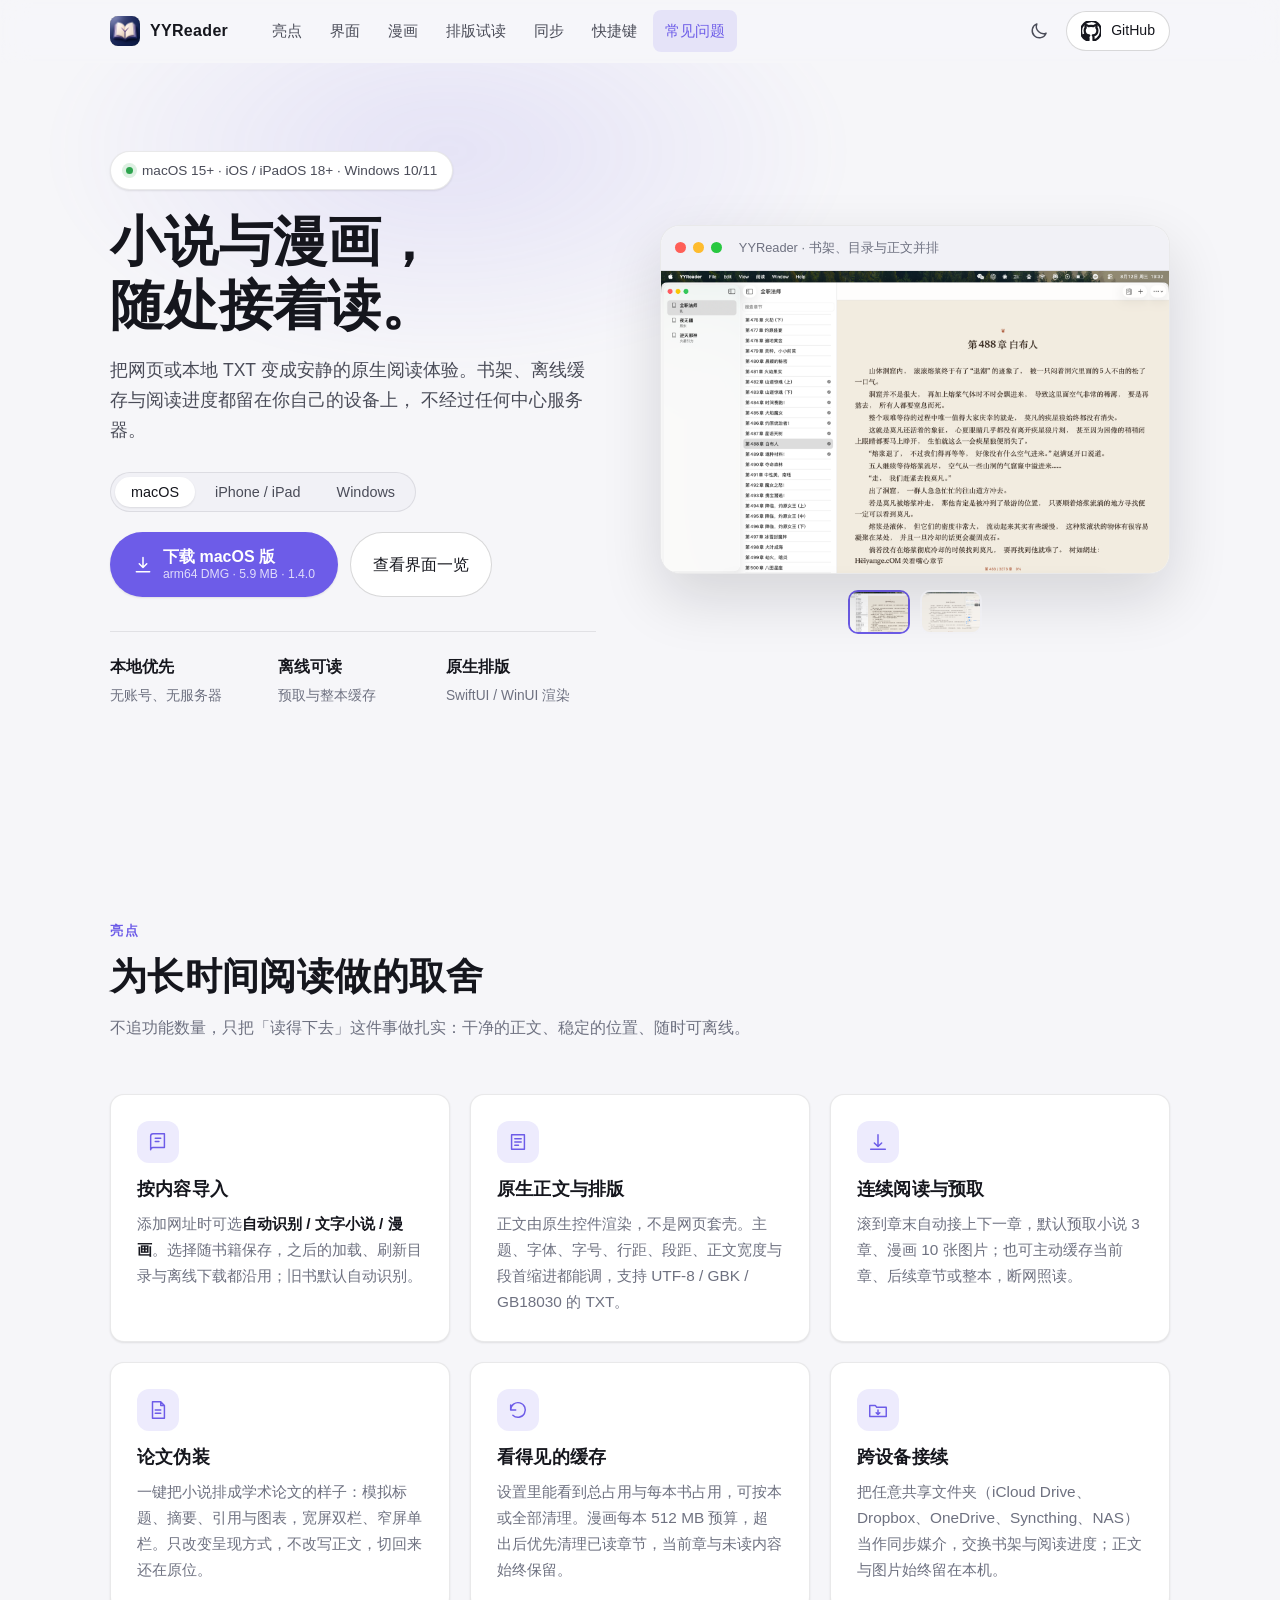
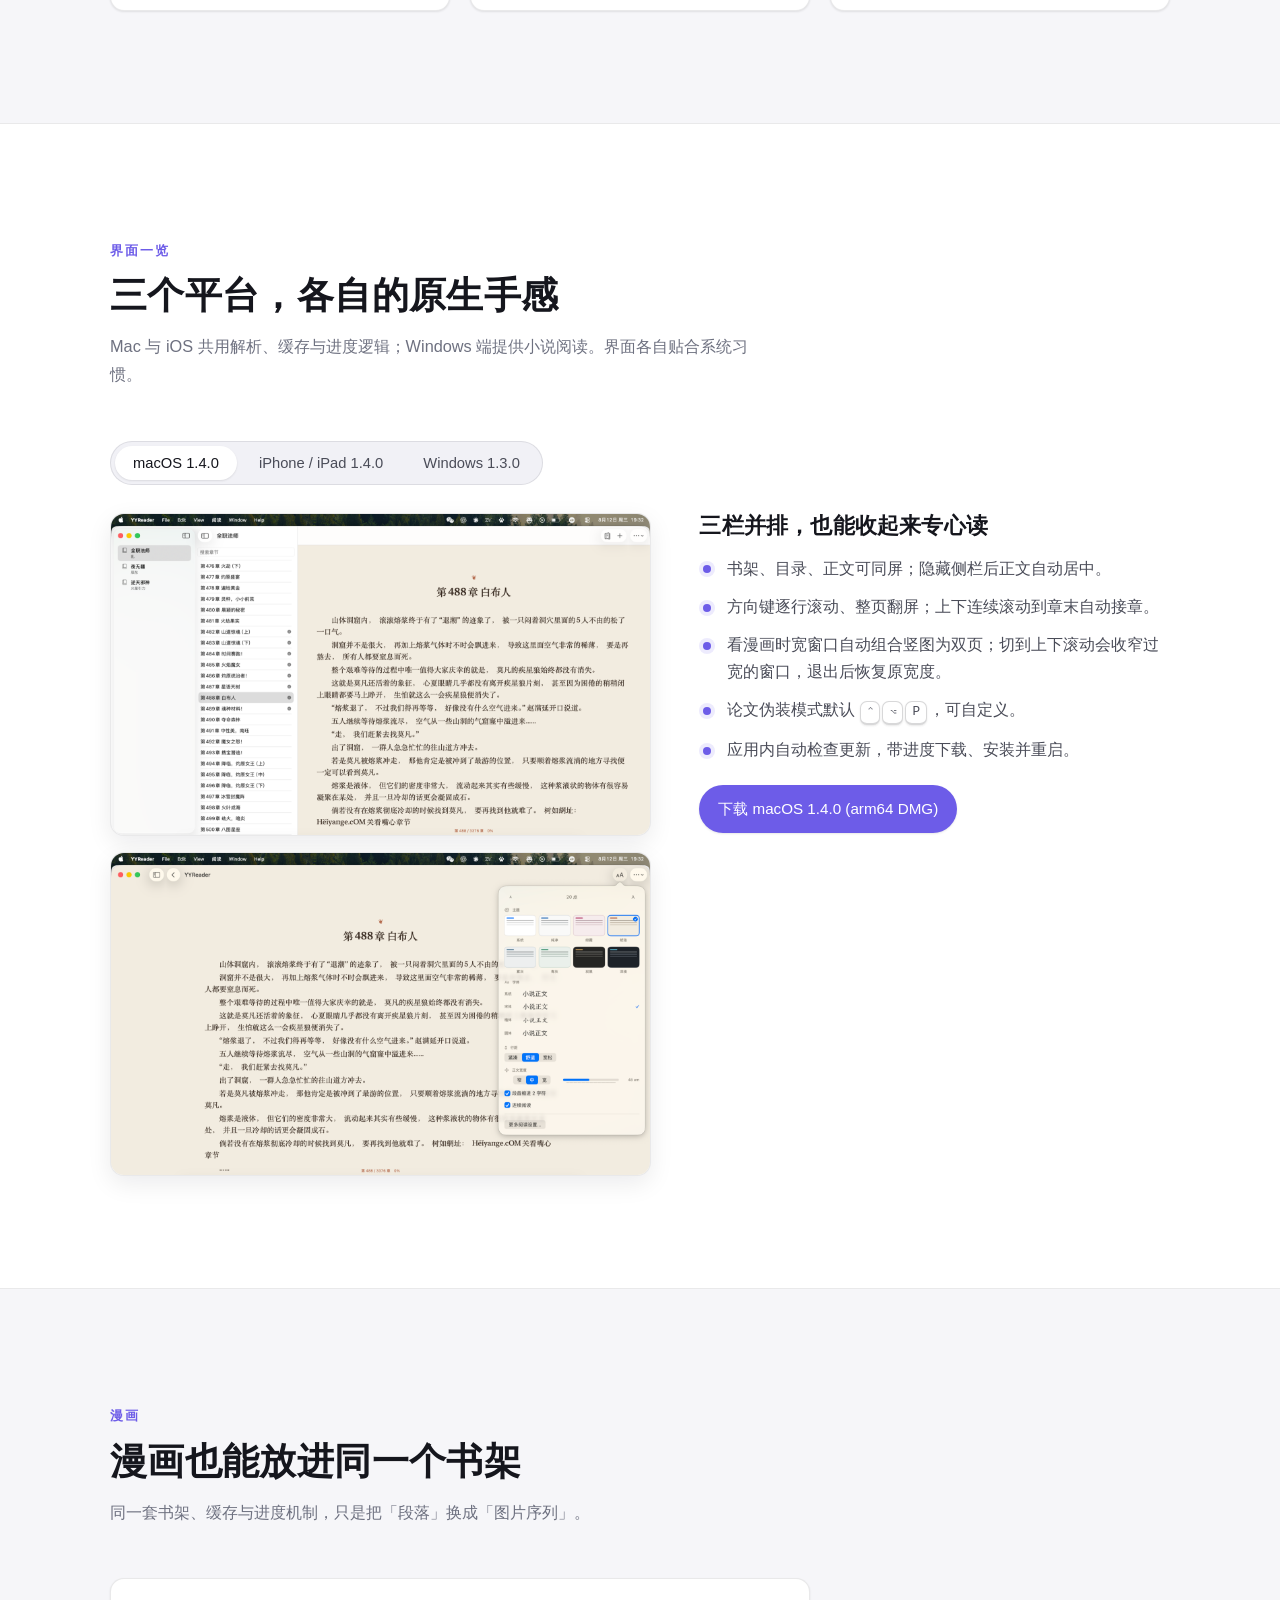
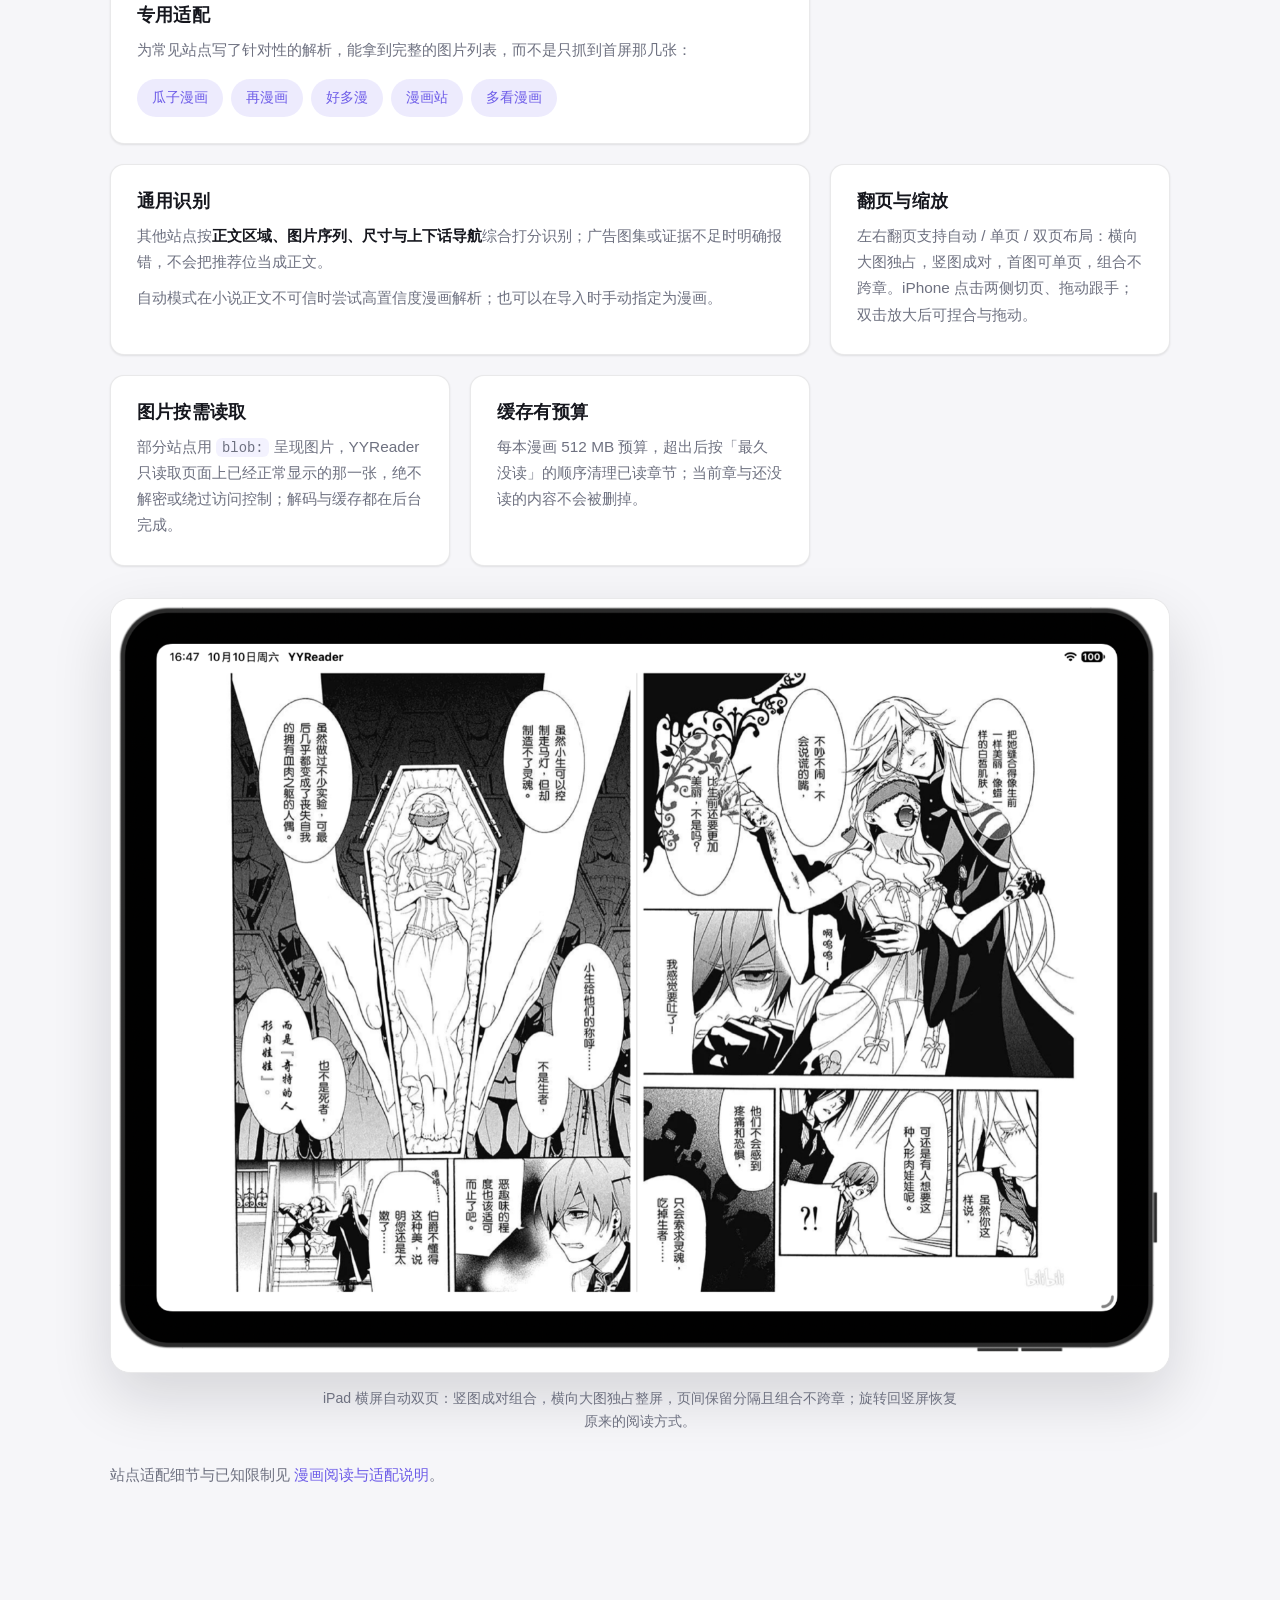
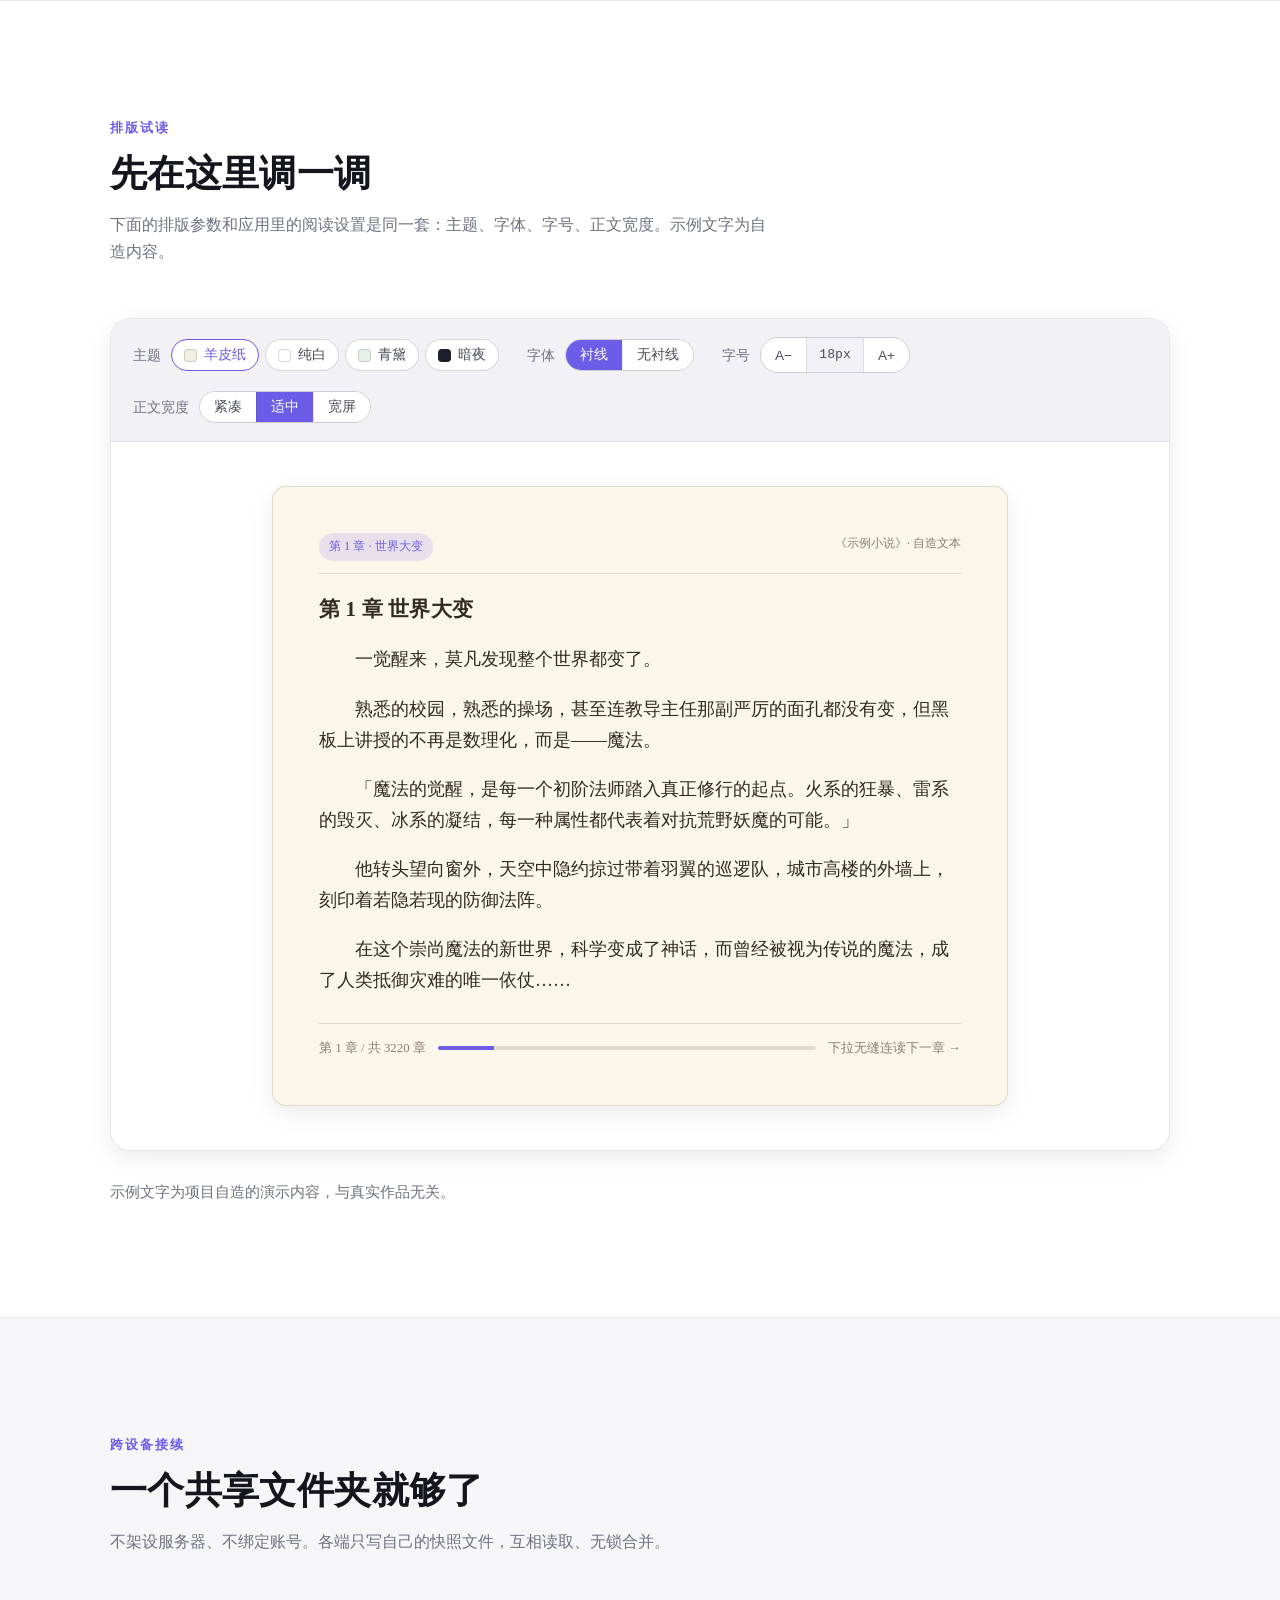
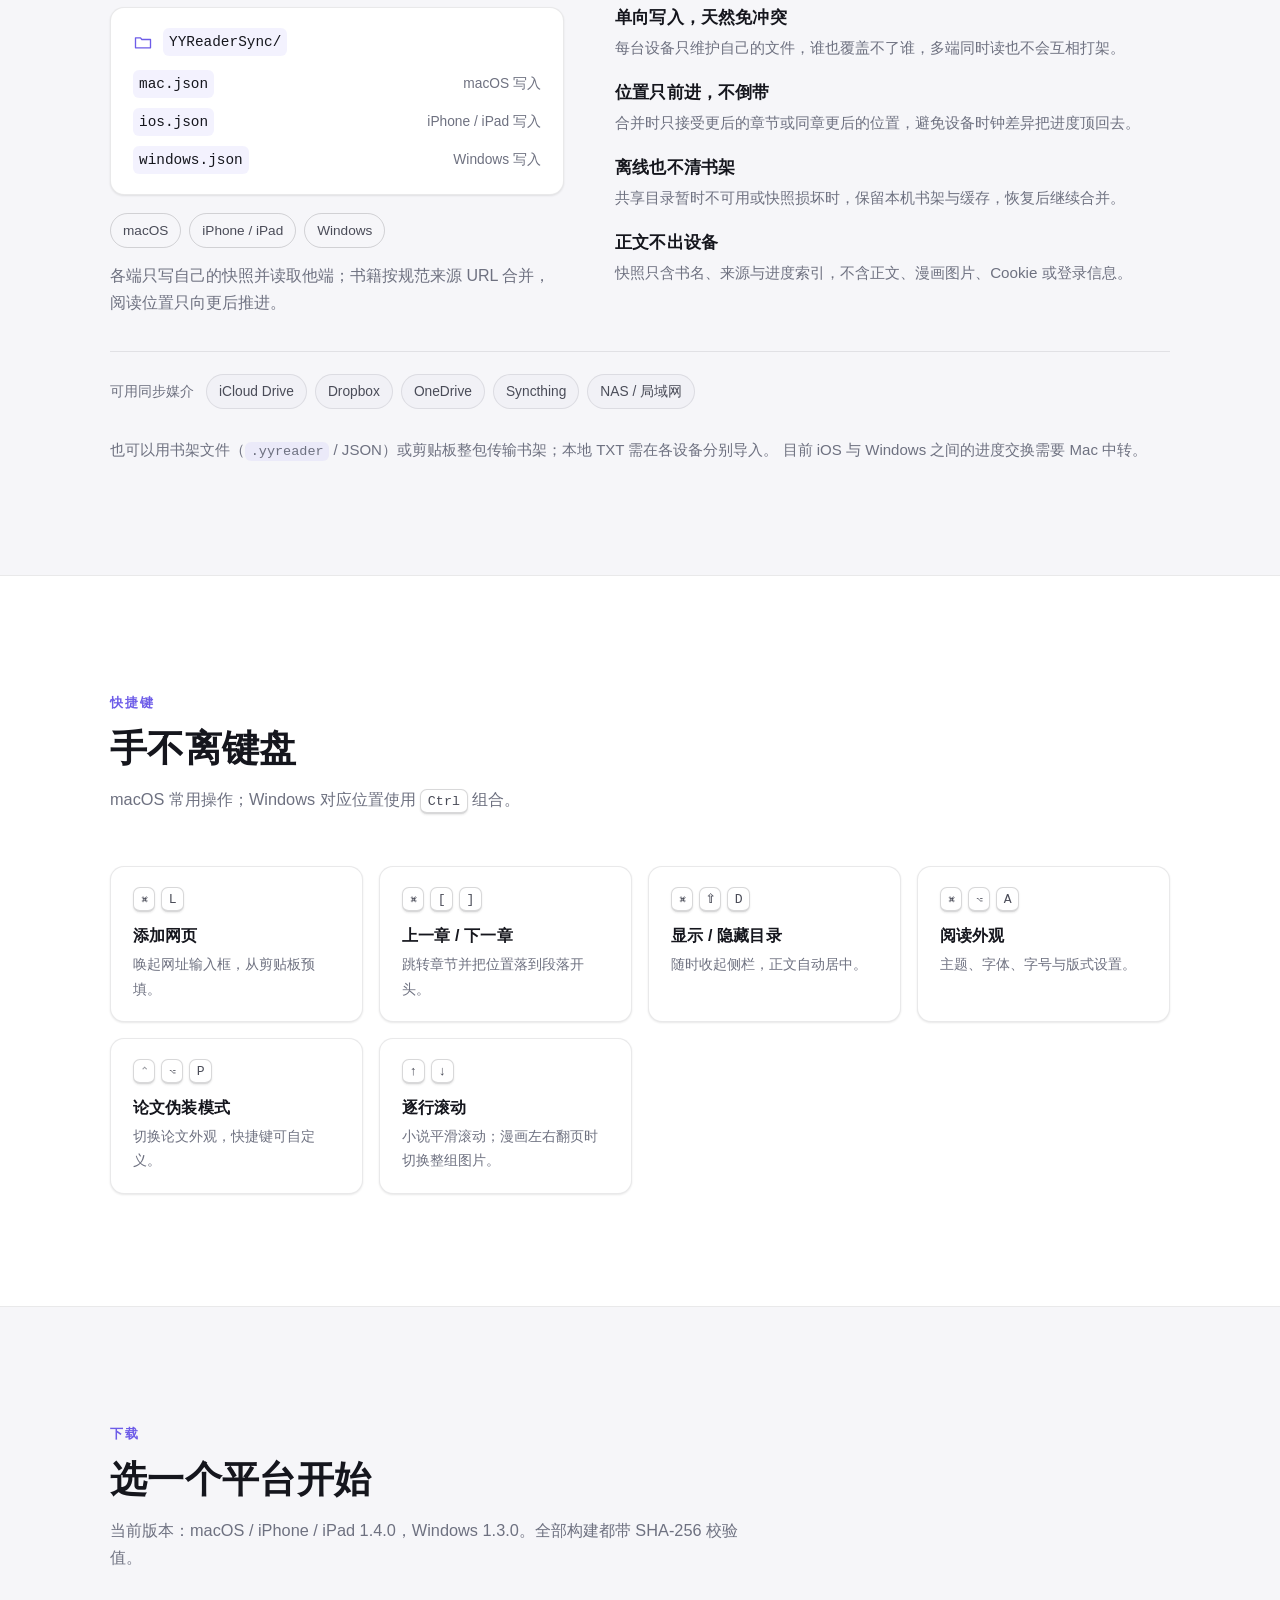
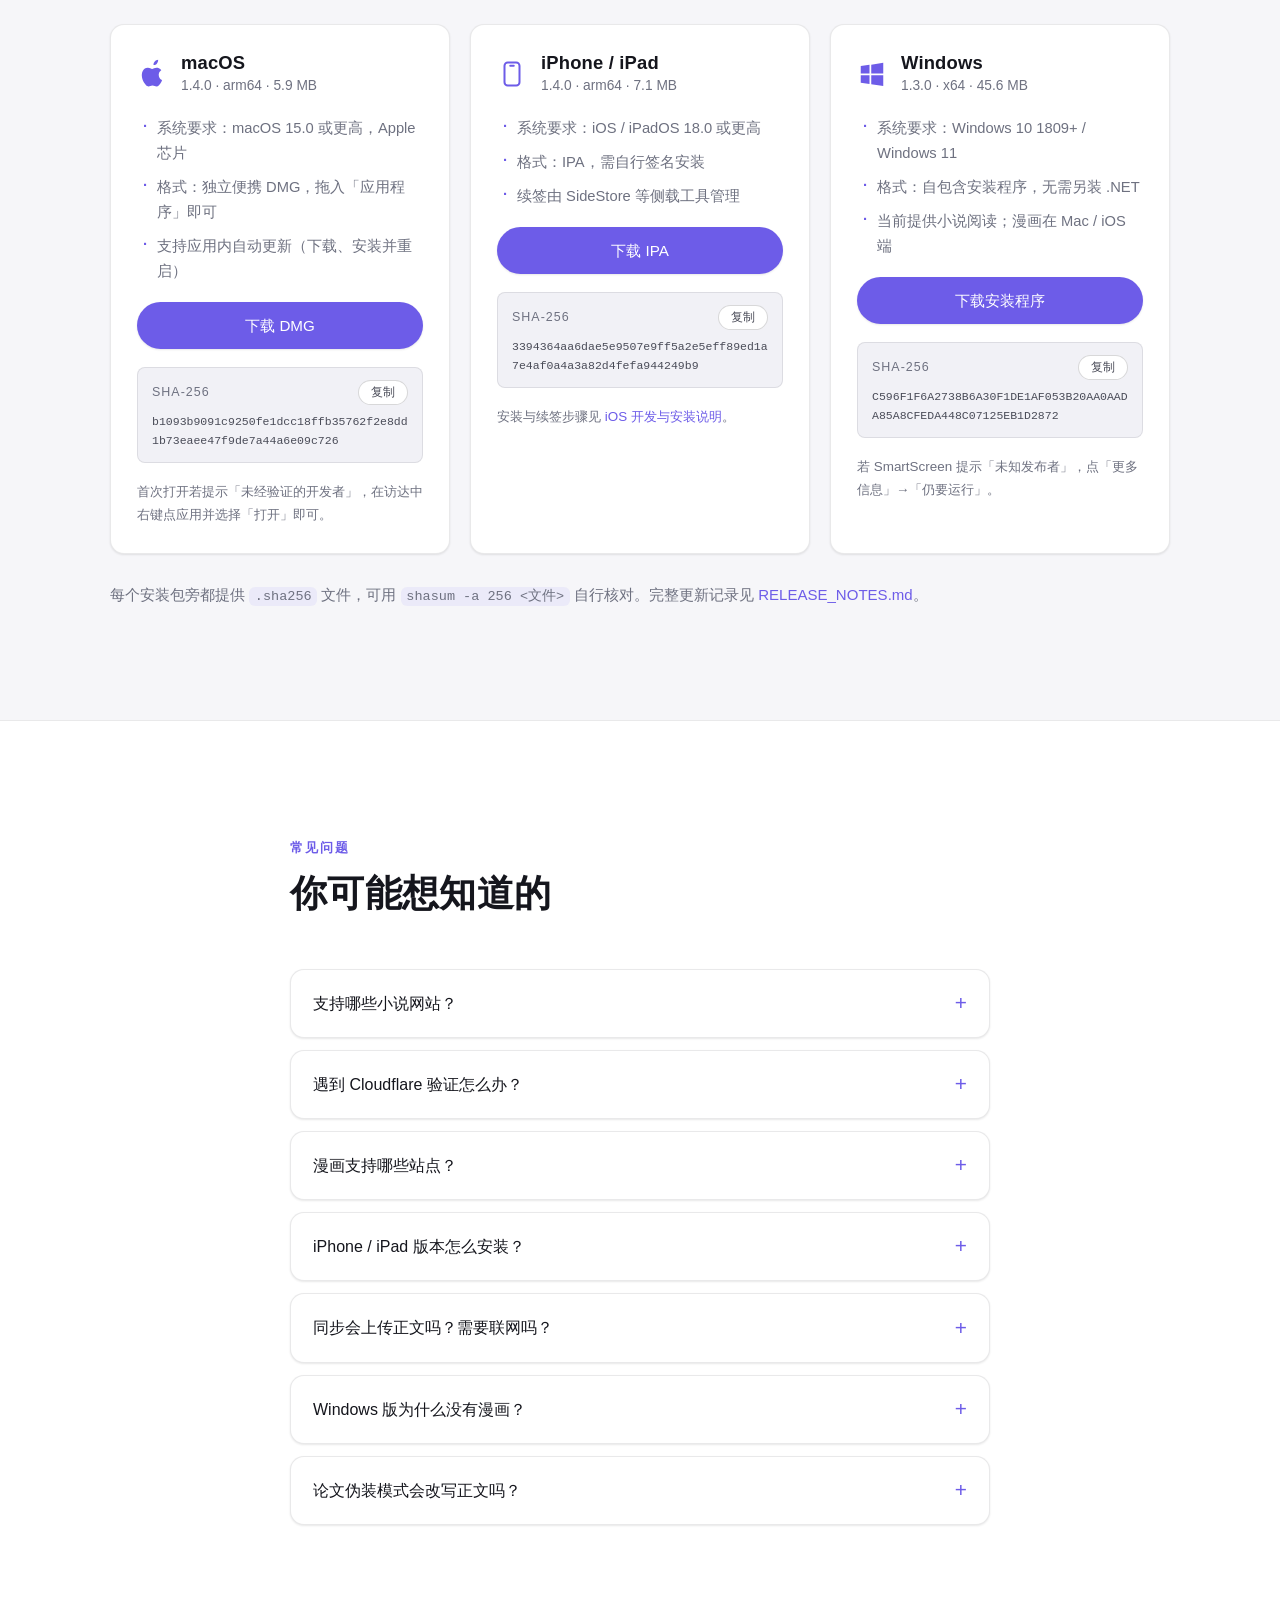
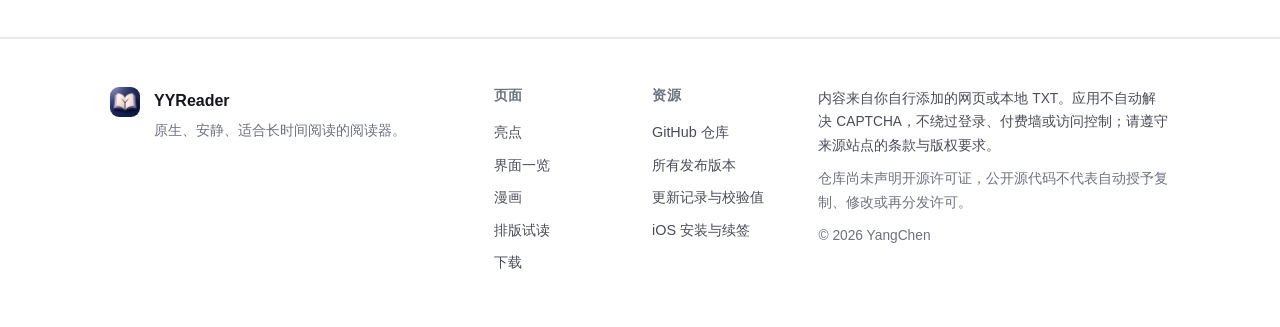
==== commit 4240b708: "docs(site): add the iPad manga spread screenshot to the manga section 漫画节补上实机配图：iPad 横屏自动双页（竖图成对组合、横" ====
--- a/docs/index.html
+++ b/docs/index.html
@@ -279,6 +279,11 @@
             <p>每本漫画 512 MB 预算，超出后按「最久没读」的顺序清理已读章节；当前章与还没读的内容不会被删掉。</p>
           </article>
         </div>
+
+        <figure class="shot">
+          <img src="images/yyreader-ipad-manga-spread.png" alt="iPad 上的 YYReader 漫画阅读：横屏时竖图自动成对组合成双页" loading="lazy">
+          <figcaption>iPad 横屏自动双页：竖图成对组合，横向大图独占整屏，页间保留分隔且组合不跨章；旋转回竖屏恢复原来的阅读方式。</figcaption>
+        </figure>
 
         <p class="section-foot">
           站点适配细节与已知限制见
--- a/docs/style.css
+++ b/docs/style.css
@@ -561,6 +561,24 @@
 }
 .card-wide { grid-column: span 2; }
 @media (max-width: 900px) { .card-wide { grid-column: span 1; } }
+
+/* 全宽截图（自带设备边框的实机画面） */
+.shot { margin: 32px 0 0; padding: 0; }
+.shot img {
+  width: 100%;
+  border-radius: var(--radius-lg);
+  border: 1px solid var(--border);
+  box-shadow: var(--shadow-lg);
+  background: var(--surface);
+}
+.shot figcaption {
+  margin-top: 14px;
+  color: var(--muted);
+  font-size: 0.88rem;
+  text-align: center;
+  max-width: 46em;
+  margin-inline: auto;
+}
 
 .chip-list { list-style: none; display: flex; flex-wrap: wrap; gap: 8px; padding: 0; margin: 16px 0 0; }
 .chip-list li {
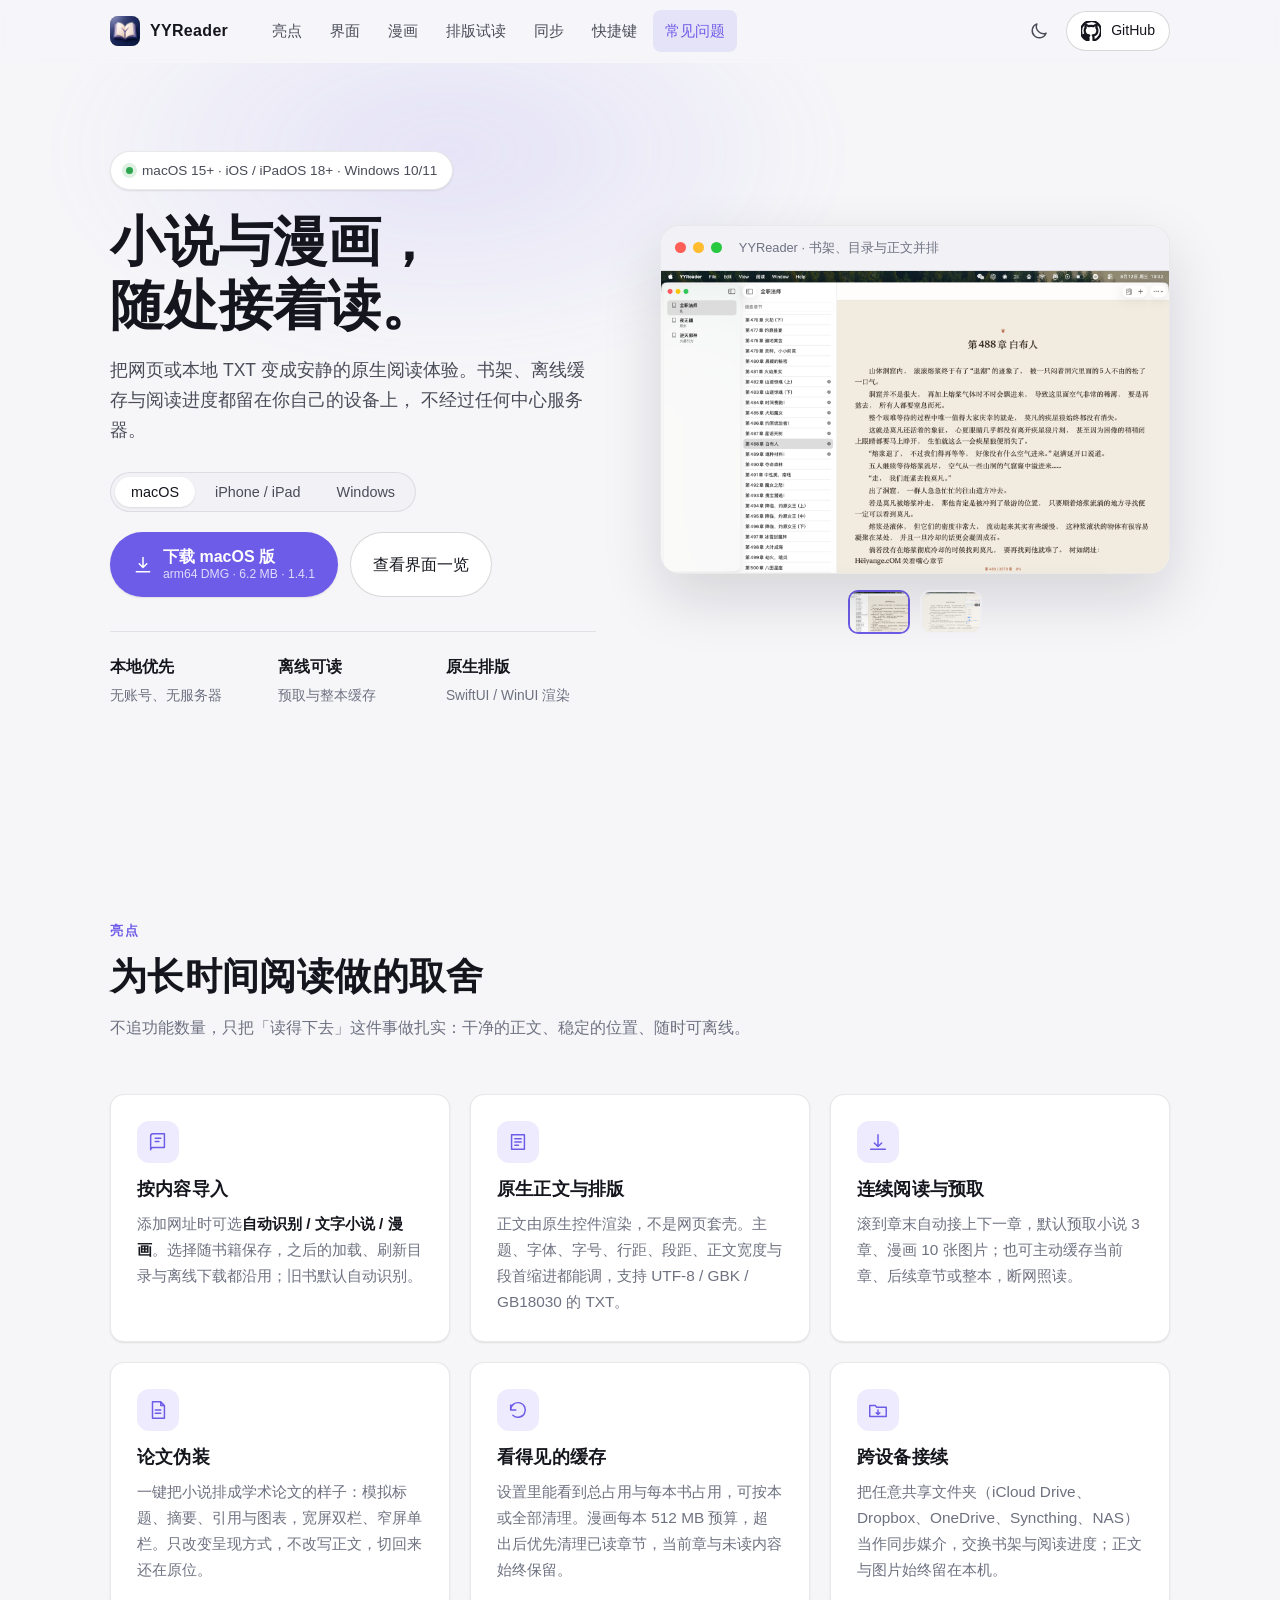
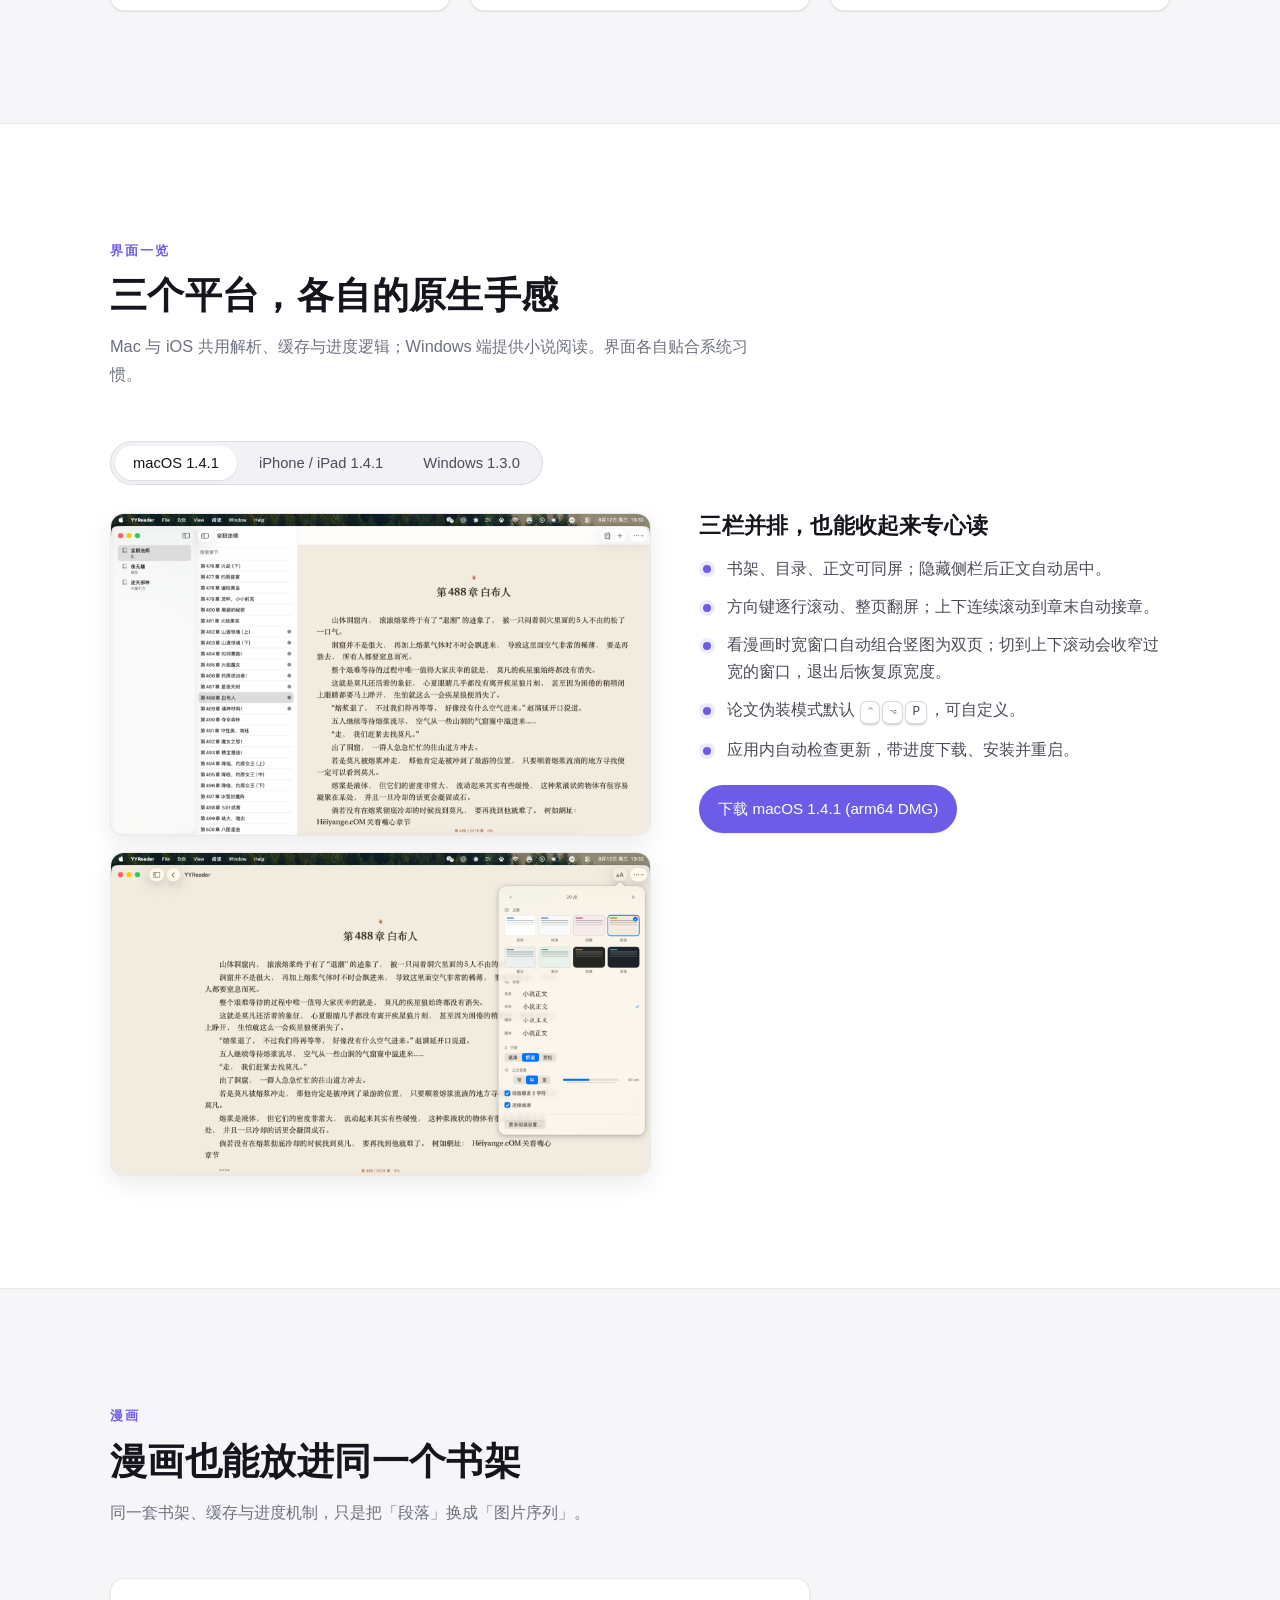
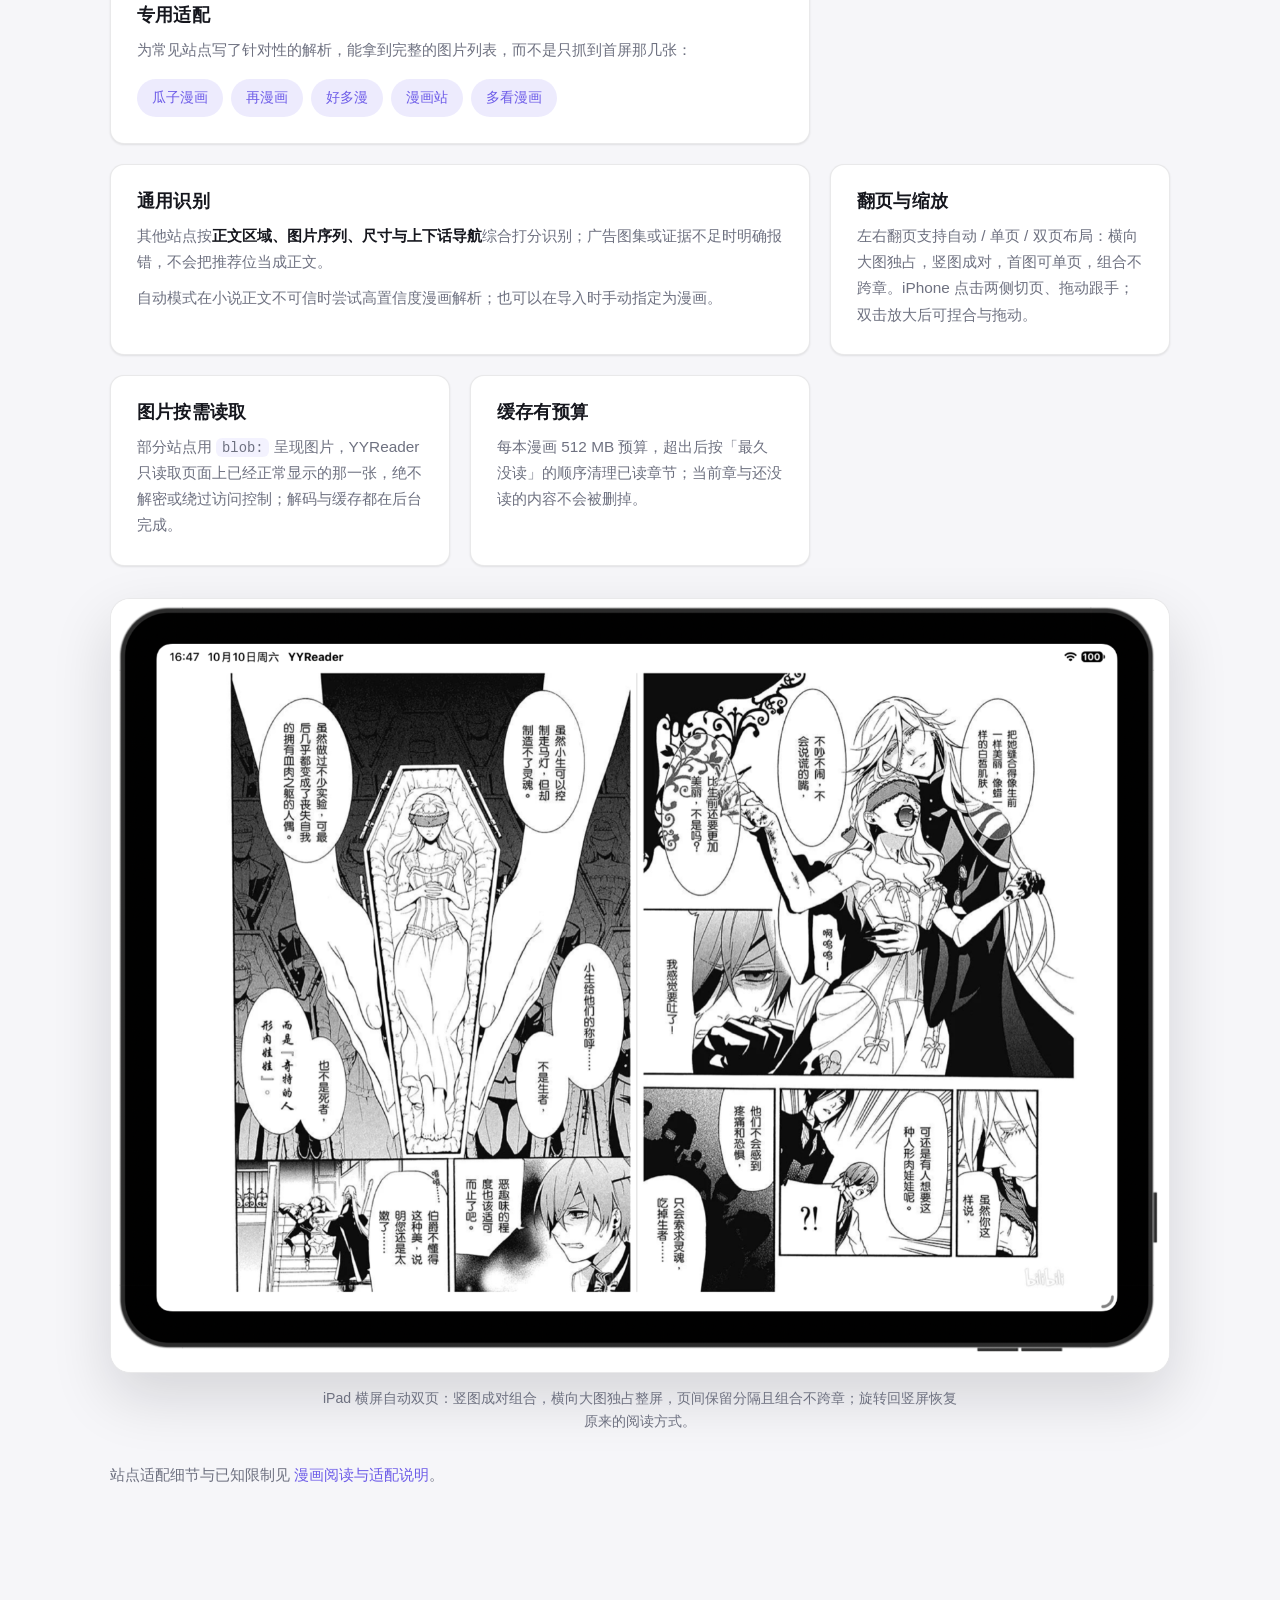
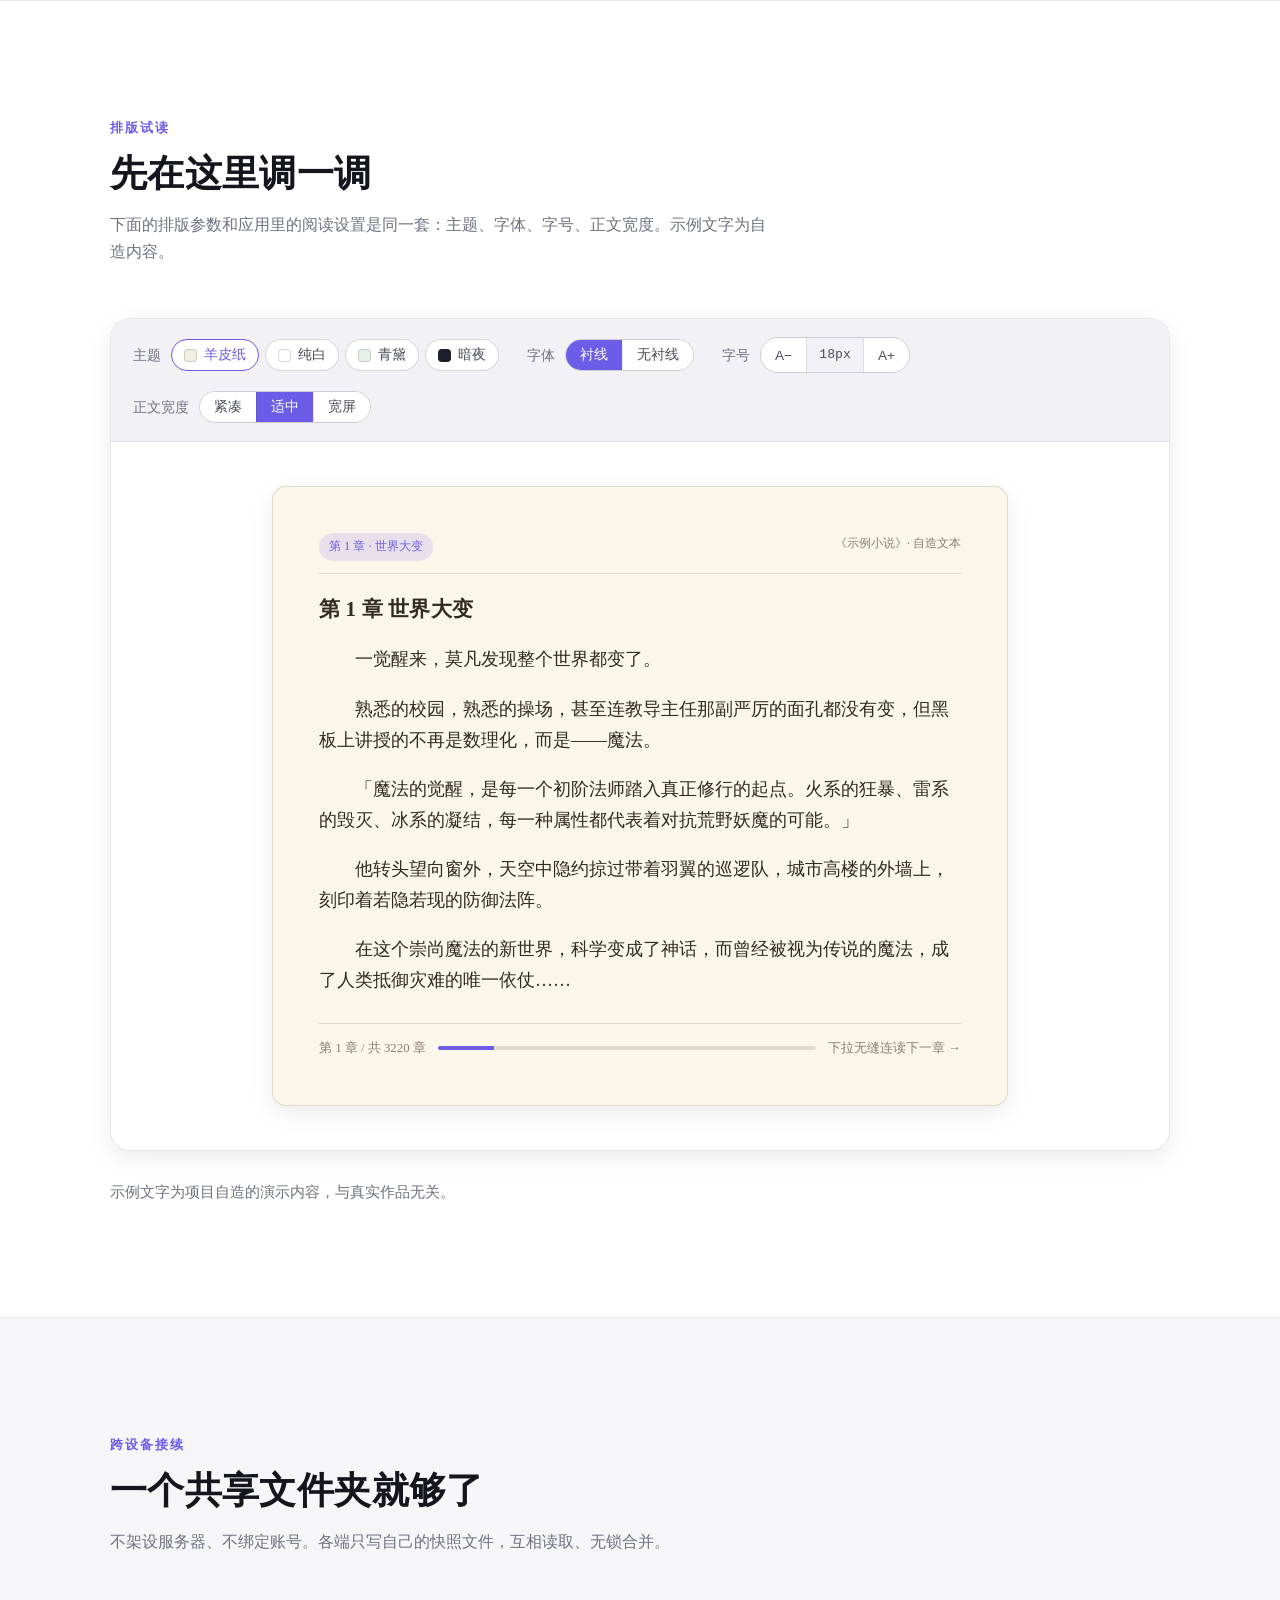
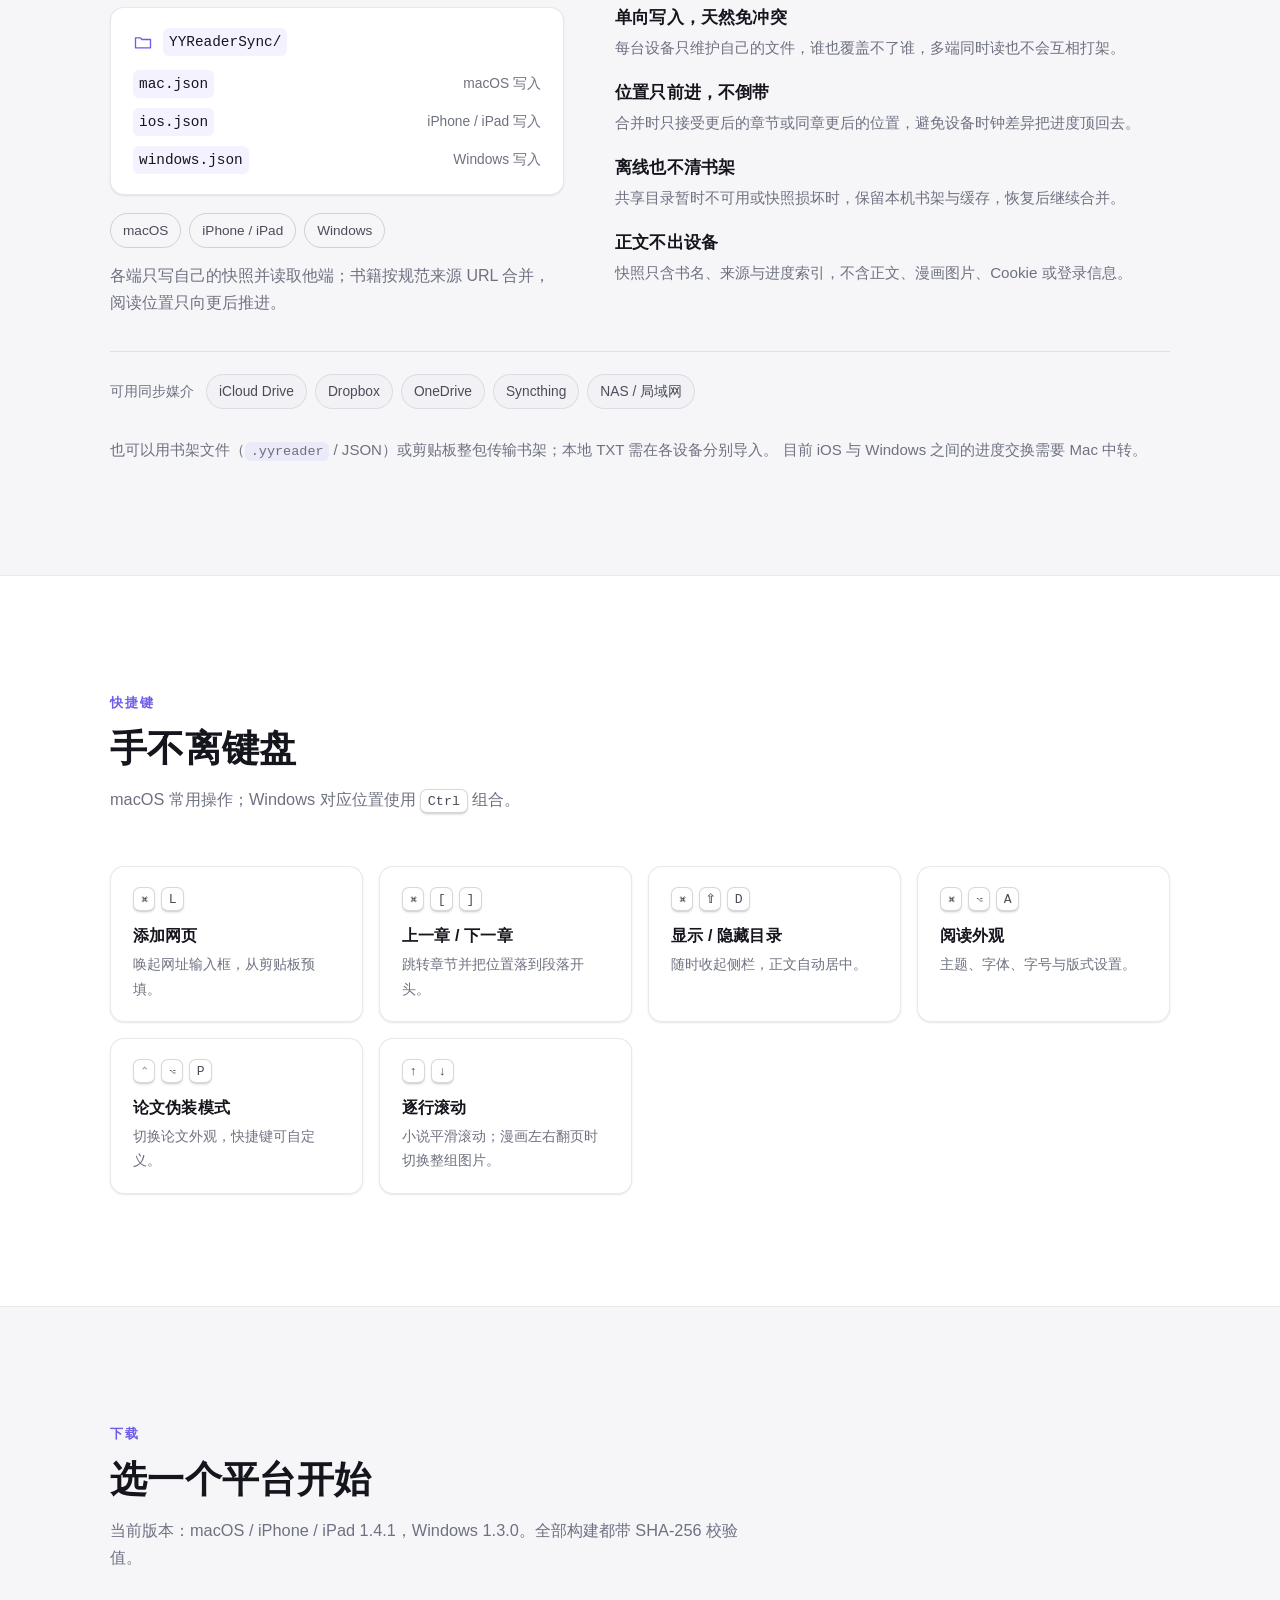
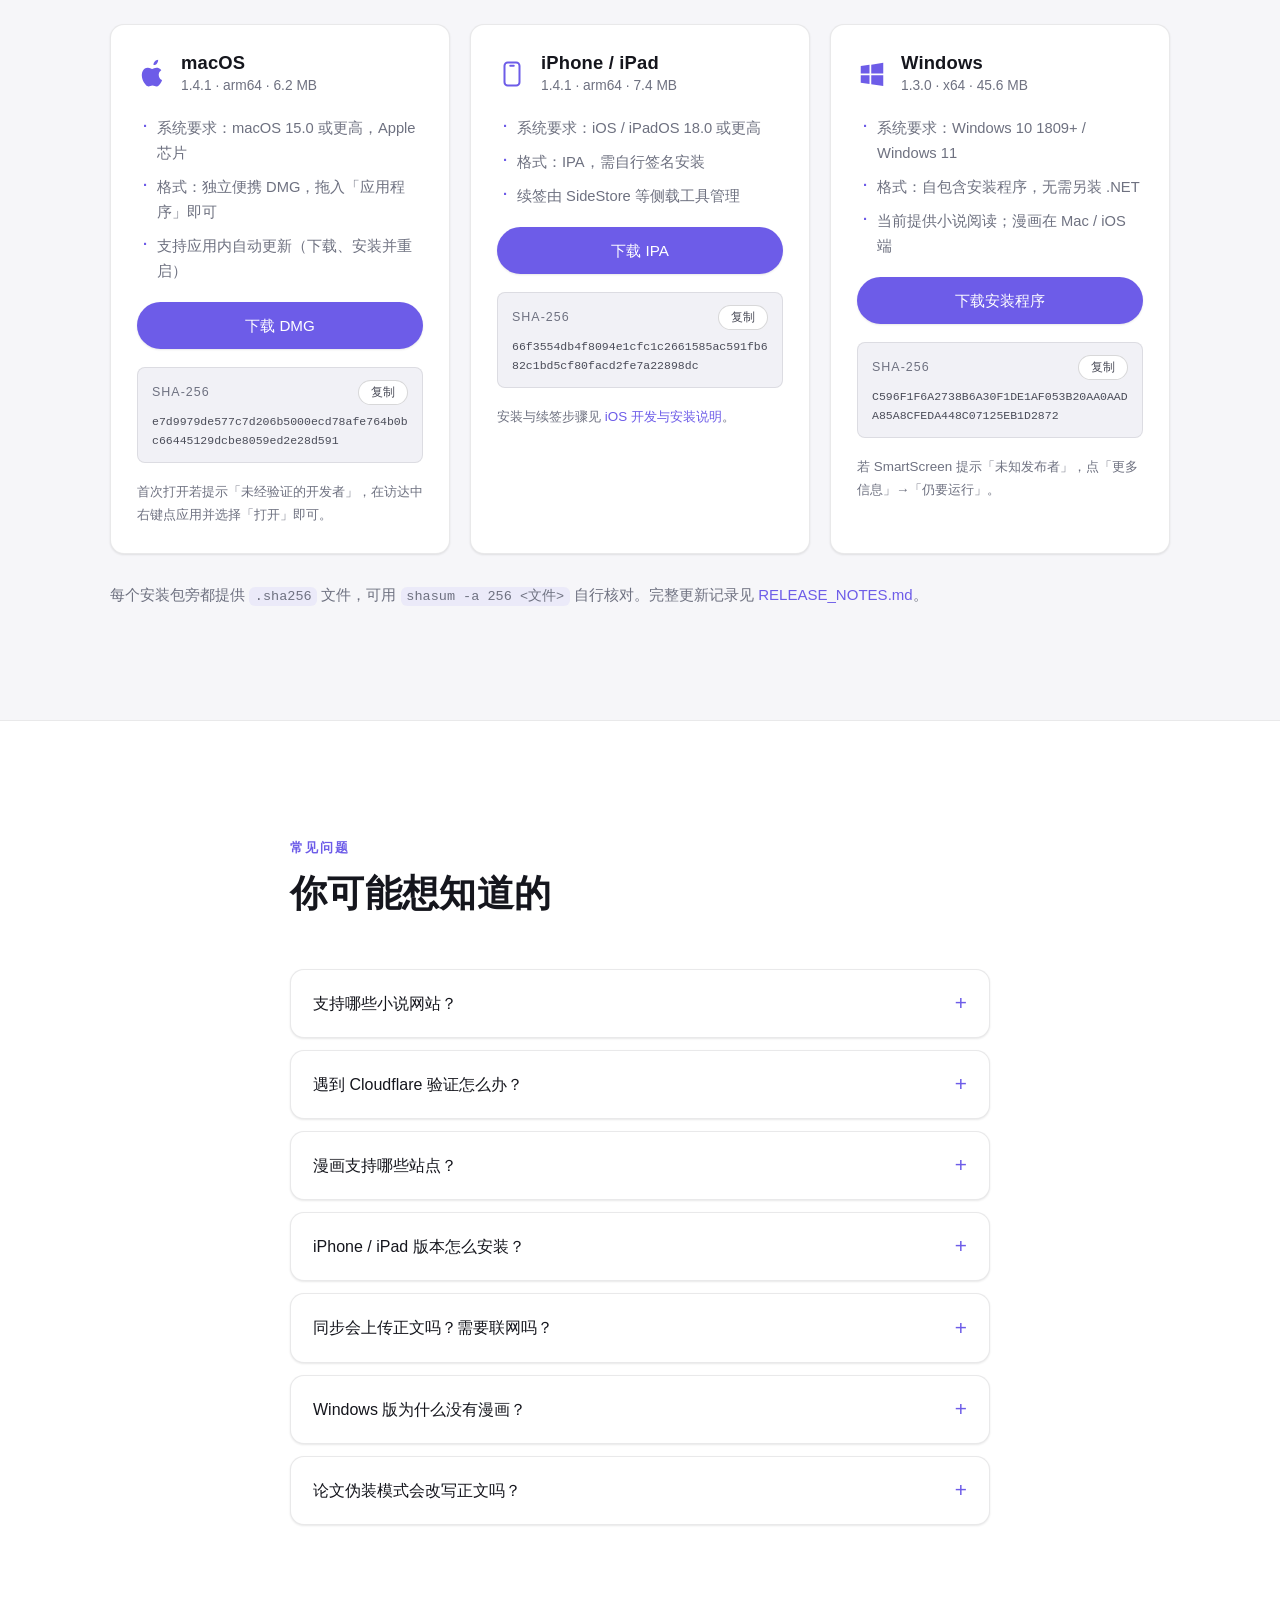
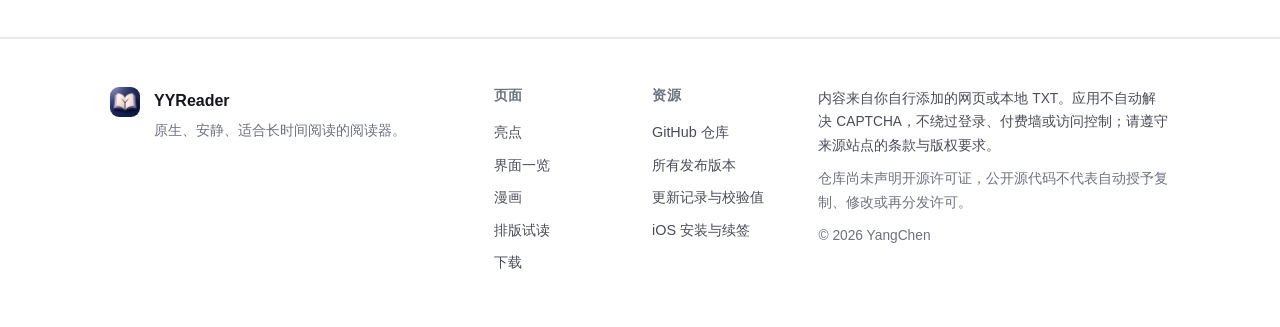
==== commit f0a30b41: "release: publish macOS and iOS 1.4.1 - 版本号提升到 1.4.1：macOS build 11、iOS build 13；关于页与手机端设置页的更新摘要同步 - " ====
--- a/docs/index.html
+++ b/docs/index.html
@@ -76,7 +76,7 @@
               <svg viewBox="0 0 24 24" aria-hidden="true" class="icon-download"><path d="M12 3v12m0 0 4.5-4.5M12 15l-4.5-4.5M4 20h16"/></svg>
               <span class="btn-text">
                 <strong id="heroDownloadLabel">下载 macOS 版</strong>
-                <small id="heroDownloadMeta">arm64 DMG · 5.9 MB · 1.4.0</small>
+                <small id="heroDownloadMeta">arm64 DMG · 6.2 MB · 1.4.1</small>
               </span>
             </a>
             <a class="btn btn-ghost btn-lg" href="#platforms" id="heroSecondary">查看界面一览</a>
@@ -174,8 +174,8 @@
         </header>
 
         <div class="tabs" role="tablist" aria-label="平台">
-          <button class="tab is-active" type="button" role="tab" aria-selected="true" data-tab="macos">macOS 1.4.0</button>
-          <button class="tab" type="button" role="tab" aria-selected="false" data-tab="ios">iPhone / iPad 1.4.0</button>
+          <button class="tab is-active" type="button" role="tab" aria-selected="true" data-tab="macos">macOS 1.4.1</button>
+          <button class="tab" type="button" role="tab" aria-selected="false" data-tab="ios">iPhone / iPad 1.4.1</button>
           <button class="tab" type="button" role="tab" aria-selected="false" data-tab="windows">Windows 1.3.0</button>
         </div>
 
@@ -193,8 +193,8 @@
               <li>论文伪装模式默认 <kbd>⌃</kbd><kbd>⌥</kbd><kbd>P</kbd>，可自定义。</li>
               <li>应用内自动检查更新，带进度下载、安装并重启。</li>
             </ul>
-            <a class="btn btn-primary" href="https://github.com/YangChen-cn/YYReader/releases/download/v1.4.0/YYReader-1.4.0-arm64.dmg" rel="noopener">
-              下载 macOS 1.4.0 (arm64 DMG)
+            <a class="btn btn-primary" href="https://github.com/YangChen-cn/YYReader/releases/download/v1.4.1/YYReader-1.4.1-arm64.dmg" rel="noopener">
+              下载 macOS 1.4.1 (arm64 DMG)
             </a>
           </div>
         </div>
@@ -214,8 +214,8 @@
               <li>iPad 是独立的书架与阅读界面，目录按需打开；漫画默认开启「横屏自动双页」。</li>
               <li>IPA 需用 SideStore 等侧载工具自行签名，续签由工具管理。</li>
             </ul>
-            <a class="btn btn-primary" href="https://github.com/YangChen-cn/YYReader/releases/download/ios-v1.4.0/YYReader-iOS-1.4.0-resign.ipa" rel="noopener">
-              下载 iPhone / iPad 1.4.0 (IPA)
+            <a class="btn btn-primary" href="https://github.com/YangChen-cn/YYReader/releases/download/ios-v1.4.1/YYReader-iOS-1.4.1-resign.ipa" rel="noopener">
+              下载 iPhone / iPad 1.4.1 (IPA)
             </a>
           </div>
         </div>
@@ -453,7 +453,7 @@
         <header class="section-head">
           <p class="section-kicker">下载</p>
           <h2>选一个平台开始</h2>
-          <p class="section-sub">当前版本：macOS / iPhone / iPad 1.4.0，Windows 1.3.0。全部构建都带 SHA-256 校验值。</p>
+          <p class="section-sub">当前版本：macOS / iPhone / iPad 1.4.1，Windows 1.3.0。全部构建都带 SHA-256 校验值。</p>
         </header>
 
         <div class="download-grid">
@@ -462,7 +462,7 @@
               <svg viewBox="0 0 24 24" aria-hidden="true" class="icon-os"><path d="M18.7 19.5c-.8 1.2-1.7 2.4-3 2.4-1.4 0-1.8-.8-3.3-.8s-2 .8-3.3.8c-1.3 0-2.3-1.3-3.1-2.5C4.2 17 2.9 12.5 4.7 9.4A4.4 4.4 0 0 1 8.8 7c1.3 0 2.5.9 3.3.9s2.3-1 3.8-.9c.6 0 2.5.3 3.6 2-.1 0-2.2 1.3-2.1 3.8 0 3 2.6 4 2.7 4-.1.1-.4 1.4-1.4 2.7M16 3.5c.6-.8 1-1.8.9-2.9-1 0-2 .6-2.7 1.4-.6.7-1.1 1.8-1 2.8 1 .1 2.1-.5 2.8-1.3"/></svg>
               <div>
                 <h3>macOS</h3>
-                <p class="package-meta">1.4.0 · arm64 · 5.9 MB</p>
+                <p class="package-meta">1.4.1 · arm64 · 6.2 MB</p>
               </div>
             </header>
             <ul class="package-list">
@@ -470,10 +470,10 @@
               <li>格式：独立便携 DMG，拖入「应用程序」即可</li>
               <li>支持应用内自动更新（下载、安装并重启）</li>
             </ul>
-            <a class="btn btn-primary btn-block" href="https://github.com/YangChen-cn/YYReader/releases/download/v1.4.0/YYReader-1.4.0-arm64.dmg" rel="noopener">下载 DMG</a>
+            <a class="btn btn-primary btn-block" href="https://github.com/YangChen-cn/YYReader/releases/download/v1.4.1/YYReader-1.4.1-arm64.dmg" rel="noopener">下载 DMG</a>
             <div class="checksum">
-              <div class="checksum-head"><span>SHA-256</span><button class="copy" type="button" data-copy="b1093b9091c9250fe1dcc18ffb35762f2e8dd1b73eaee47f9de7a44a6e09c726">复制</button></div>
-              <code>b1093b9091c9250fe1dcc18ffb35762f2e8dd1b73eaee47f9de7a44a6e09c726</code>
+              <div class="checksum-head"><span>SHA-256</span><button class="copy" type="button" data-copy="e7d9979de577c7d206b5000ecd78afe764b0bc66445129dcbe8059ed2e28d591">复制</button></div>
+              <code>e7d9979de577c7d206b5000ecd78afe764b0bc66445129dcbe8059ed2e28d591</code>
             </div>
             <p class="notice">首次打开若提示「未经验证的开发者」，在访达中右键点应用并选择「打开」即可。</p>
           </article>
@@ -483,7 +483,7 @@
               <svg viewBox="0 0 24 24" aria-hidden="true" class="icon-os icon-os-stroke"><rect x="6" y="2.8" width="12" height="18.4" rx="2.6"/><path d="M10.6 5.4h2.8"/></svg>
               <div>
                 <h3>iPhone / iPad</h3>
-                <p class="package-meta">1.4.0 · arm64 · 7.1 MB</p>
+                <p class="package-meta">1.4.1 · arm64 · 7.4 MB</p>
               </div>
             </header>
             <ul class="package-list">
@@ -491,10 +491,10 @@
               <li>格式：IPA，需自行签名安装</li>
               <li>续签由 SideStore 等侧载工具管理</li>
             </ul>
-            <a class="btn btn-primary btn-block" href="https://github.com/YangChen-cn/YYReader/releases/download/ios-v1.4.0/YYReader-iOS-1.4.0-resign.ipa" rel="noopener">下载 IPA</a>
+            <a class="btn btn-primary btn-block" href="https://github.com/YangChen-cn/YYReader/releases/download/ios-v1.4.1/YYReader-iOS-1.4.1-resign.ipa" rel="noopener">下载 IPA</a>
             <div class="checksum">
-              <div class="checksum-head"><span>SHA-256</span><button class="copy" type="button" data-copy="3394364aa6dae5e9507e9ff5a2e5eff89ed1a7e4af0a4a3a82d4fefa944249b9">复制</button></div>
-              <code>3394364aa6dae5e9507e9ff5a2e5eff89ed1a7e4af0a4a3a82d4fefa944249b9</code>
+              <div class="checksum-head"><span>SHA-256</span><button class="copy" type="button" data-copy="66f3554db4f8094e1cfc1c2661585ac591fb682c1bd5cf80facd2fe7a22898dc">复制</button></div>
+              <code>66f3554db4f8094e1cfc1c2661585ac591fb682c1bd5cf80facd2fe7a22898dc</code>
             </div>
             <p class="notice">
               安装与续签步骤见
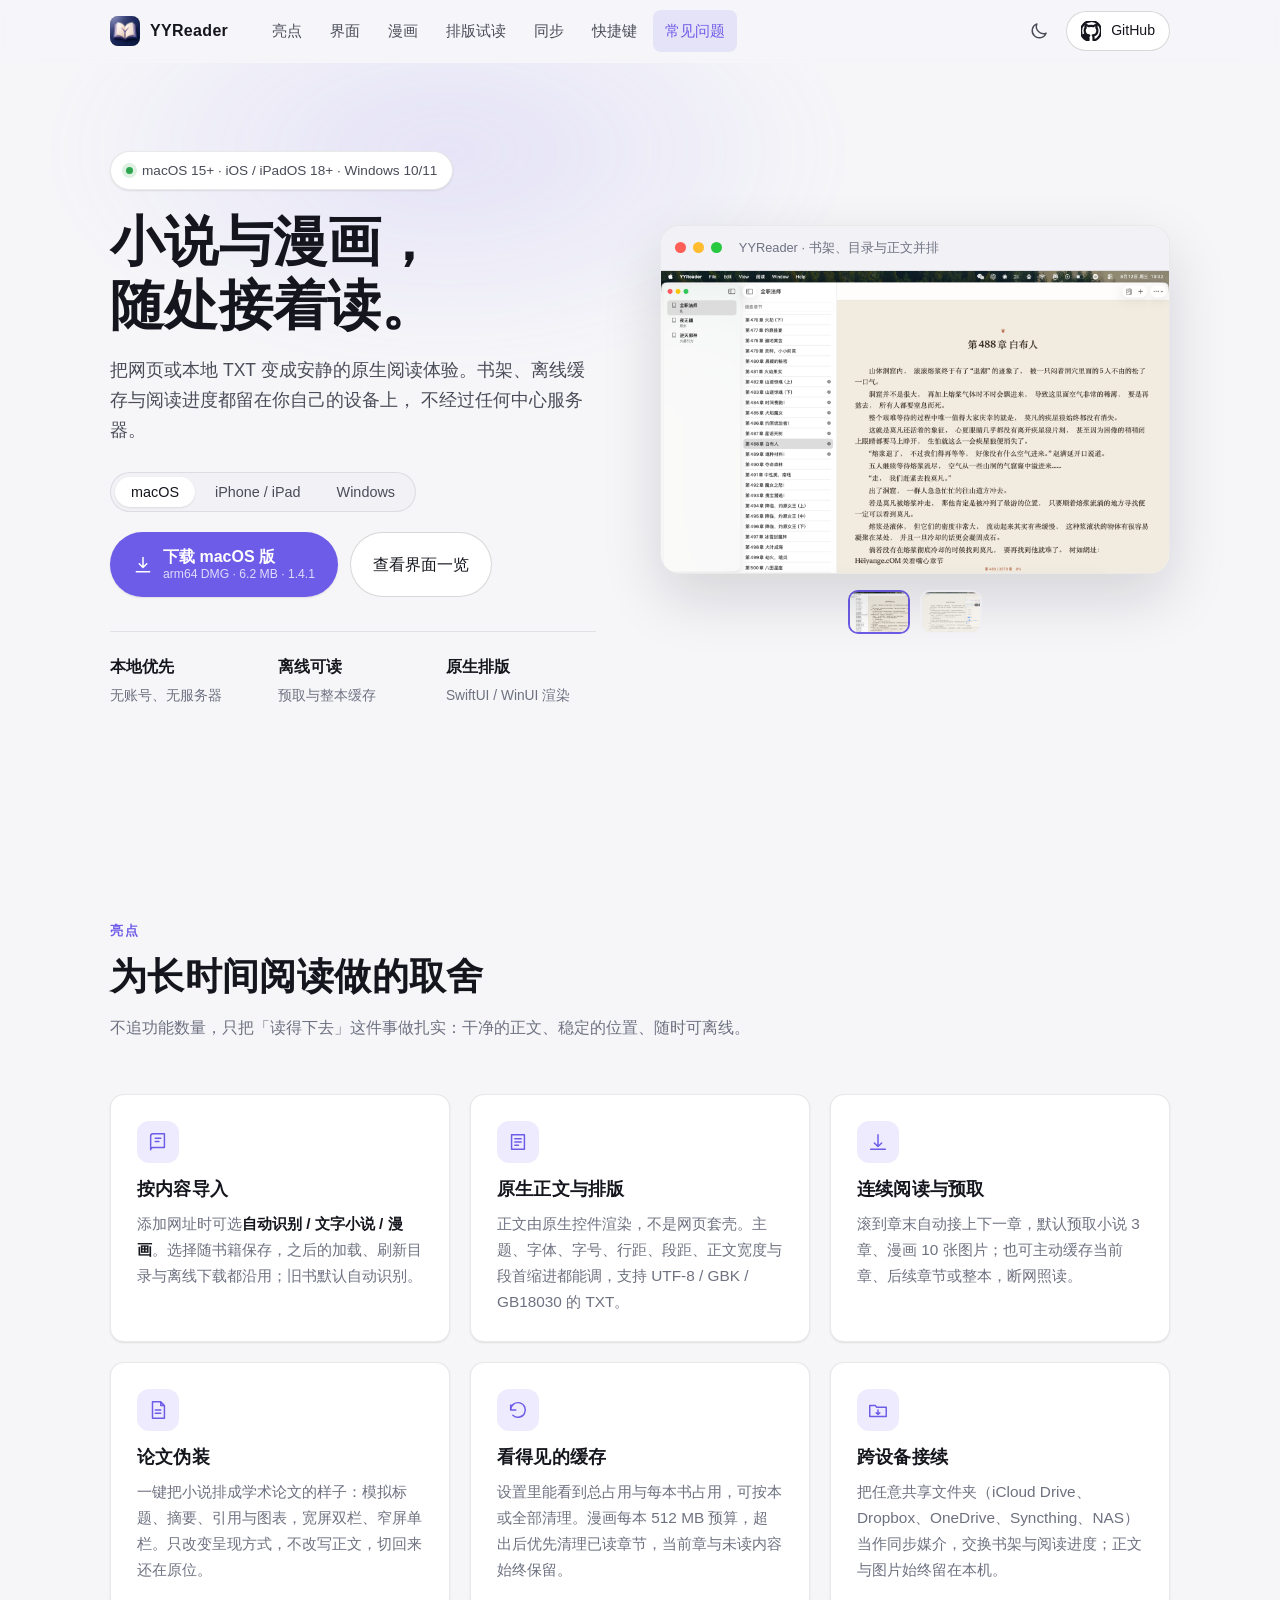
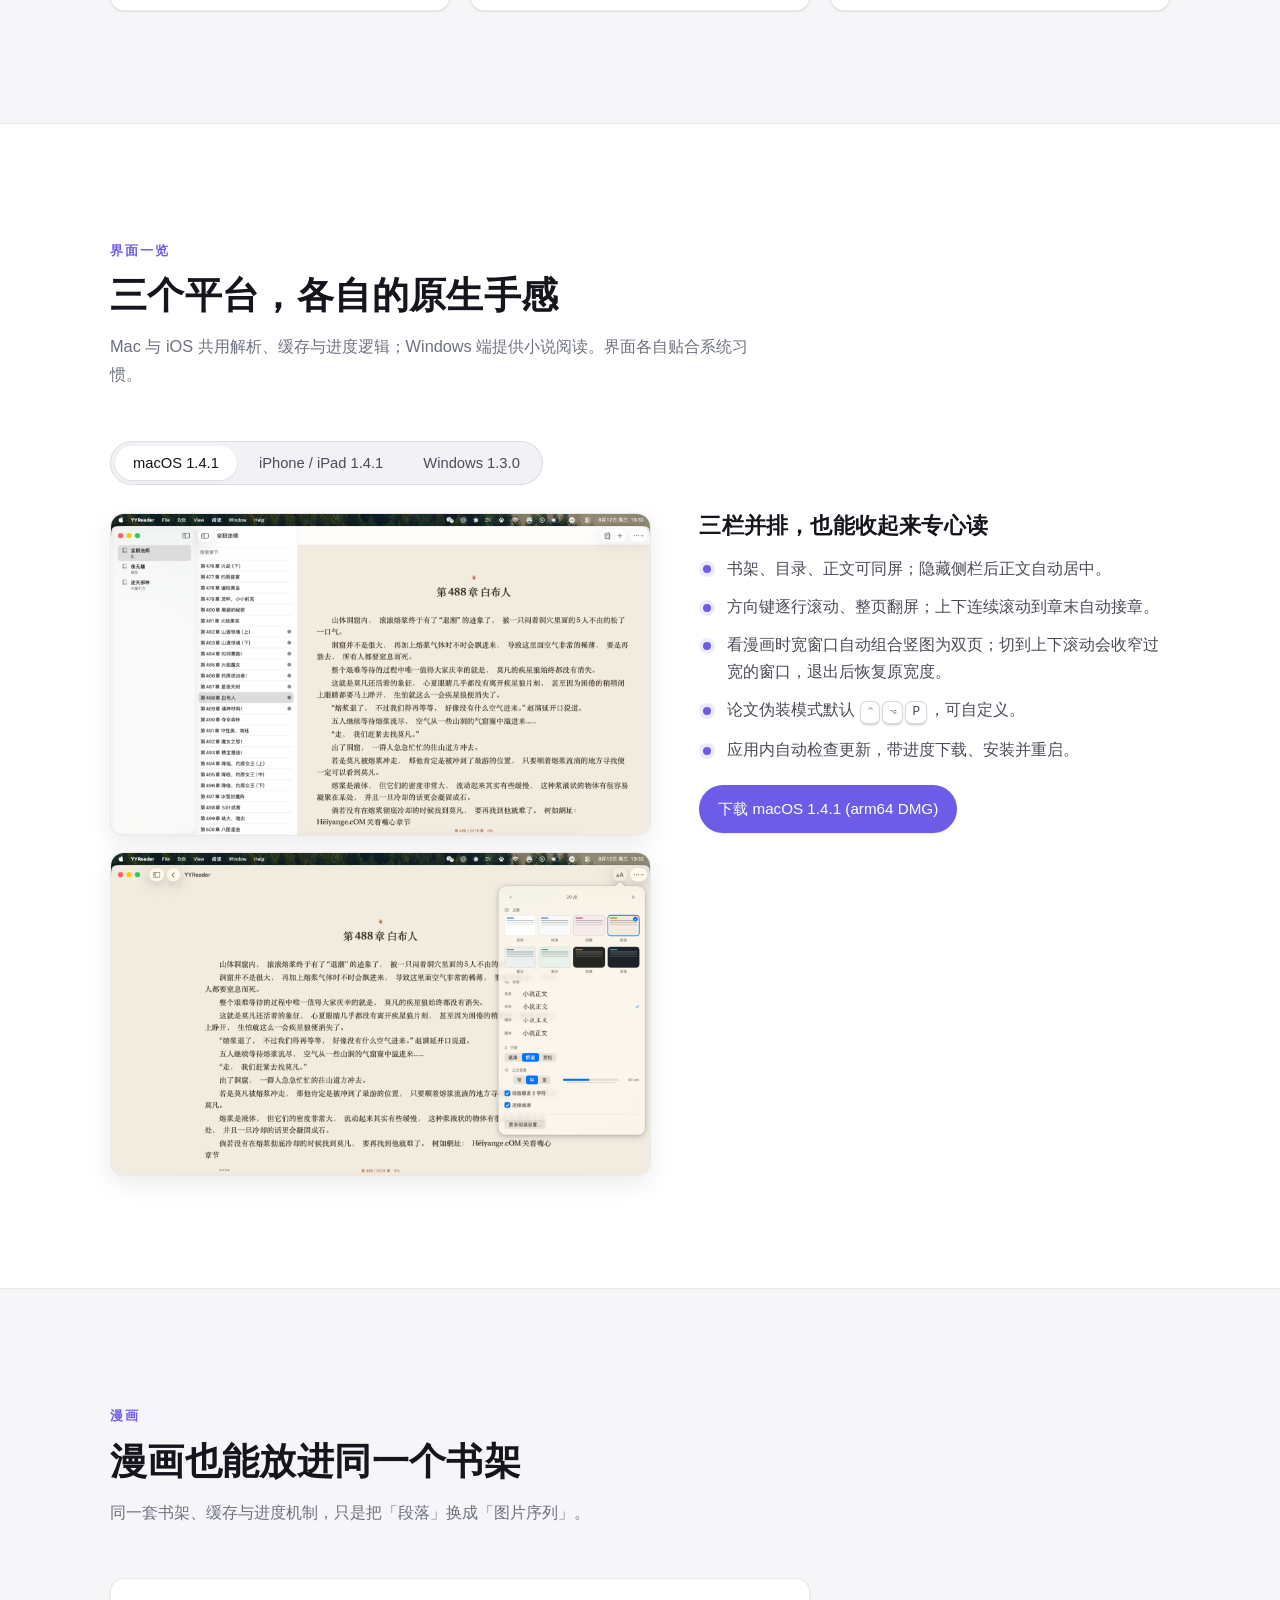
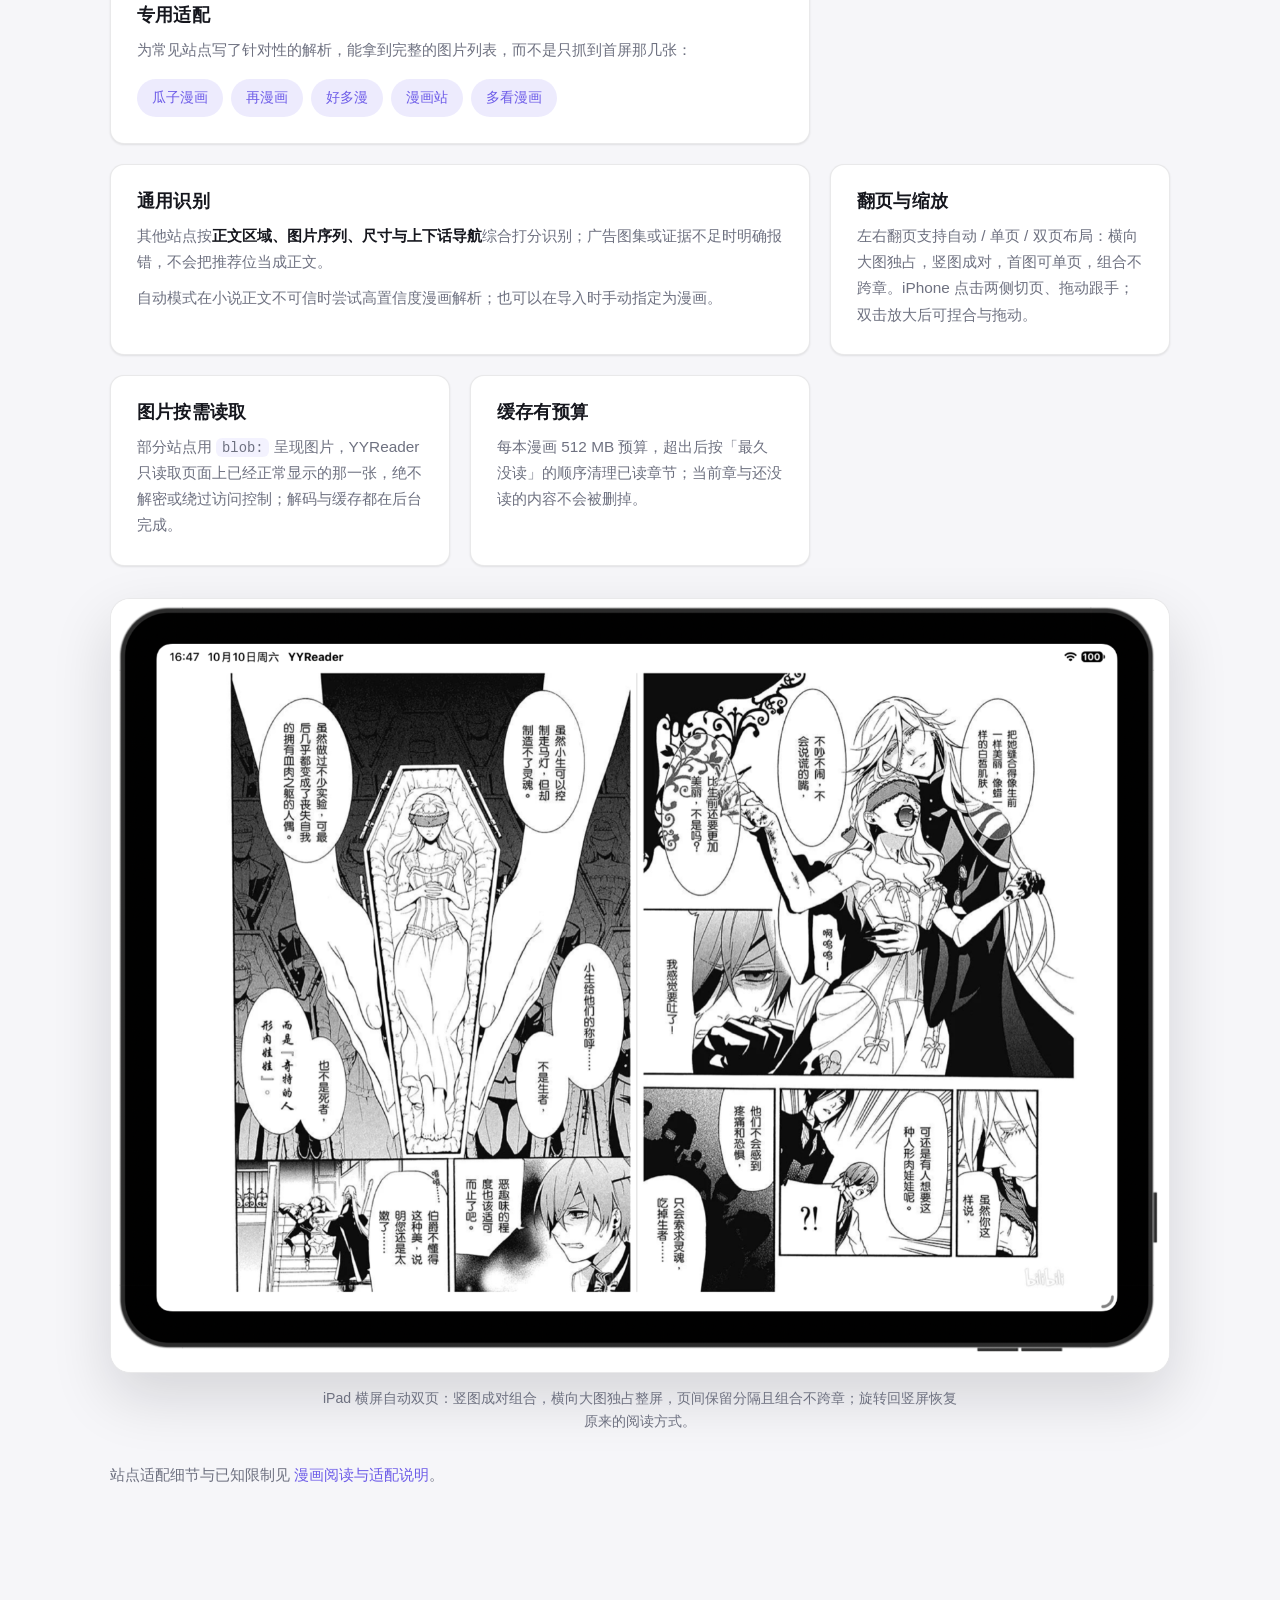
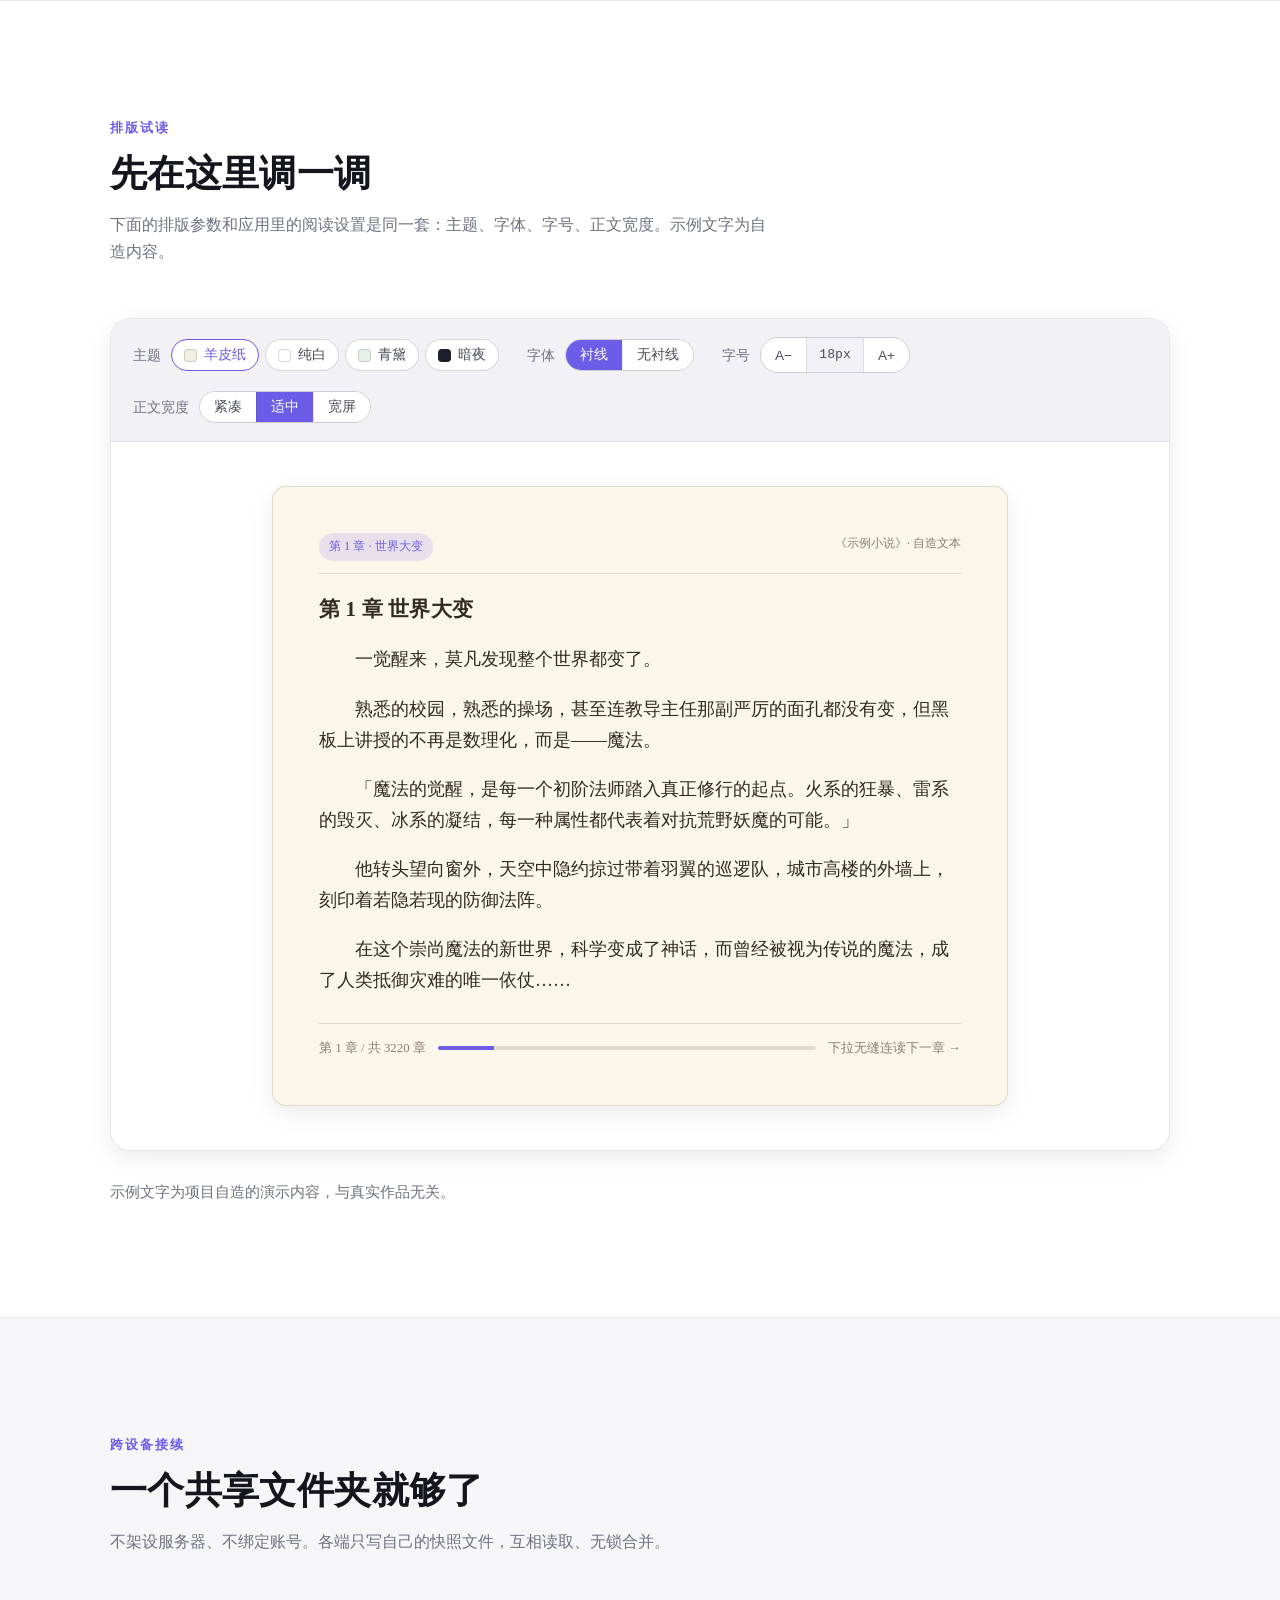
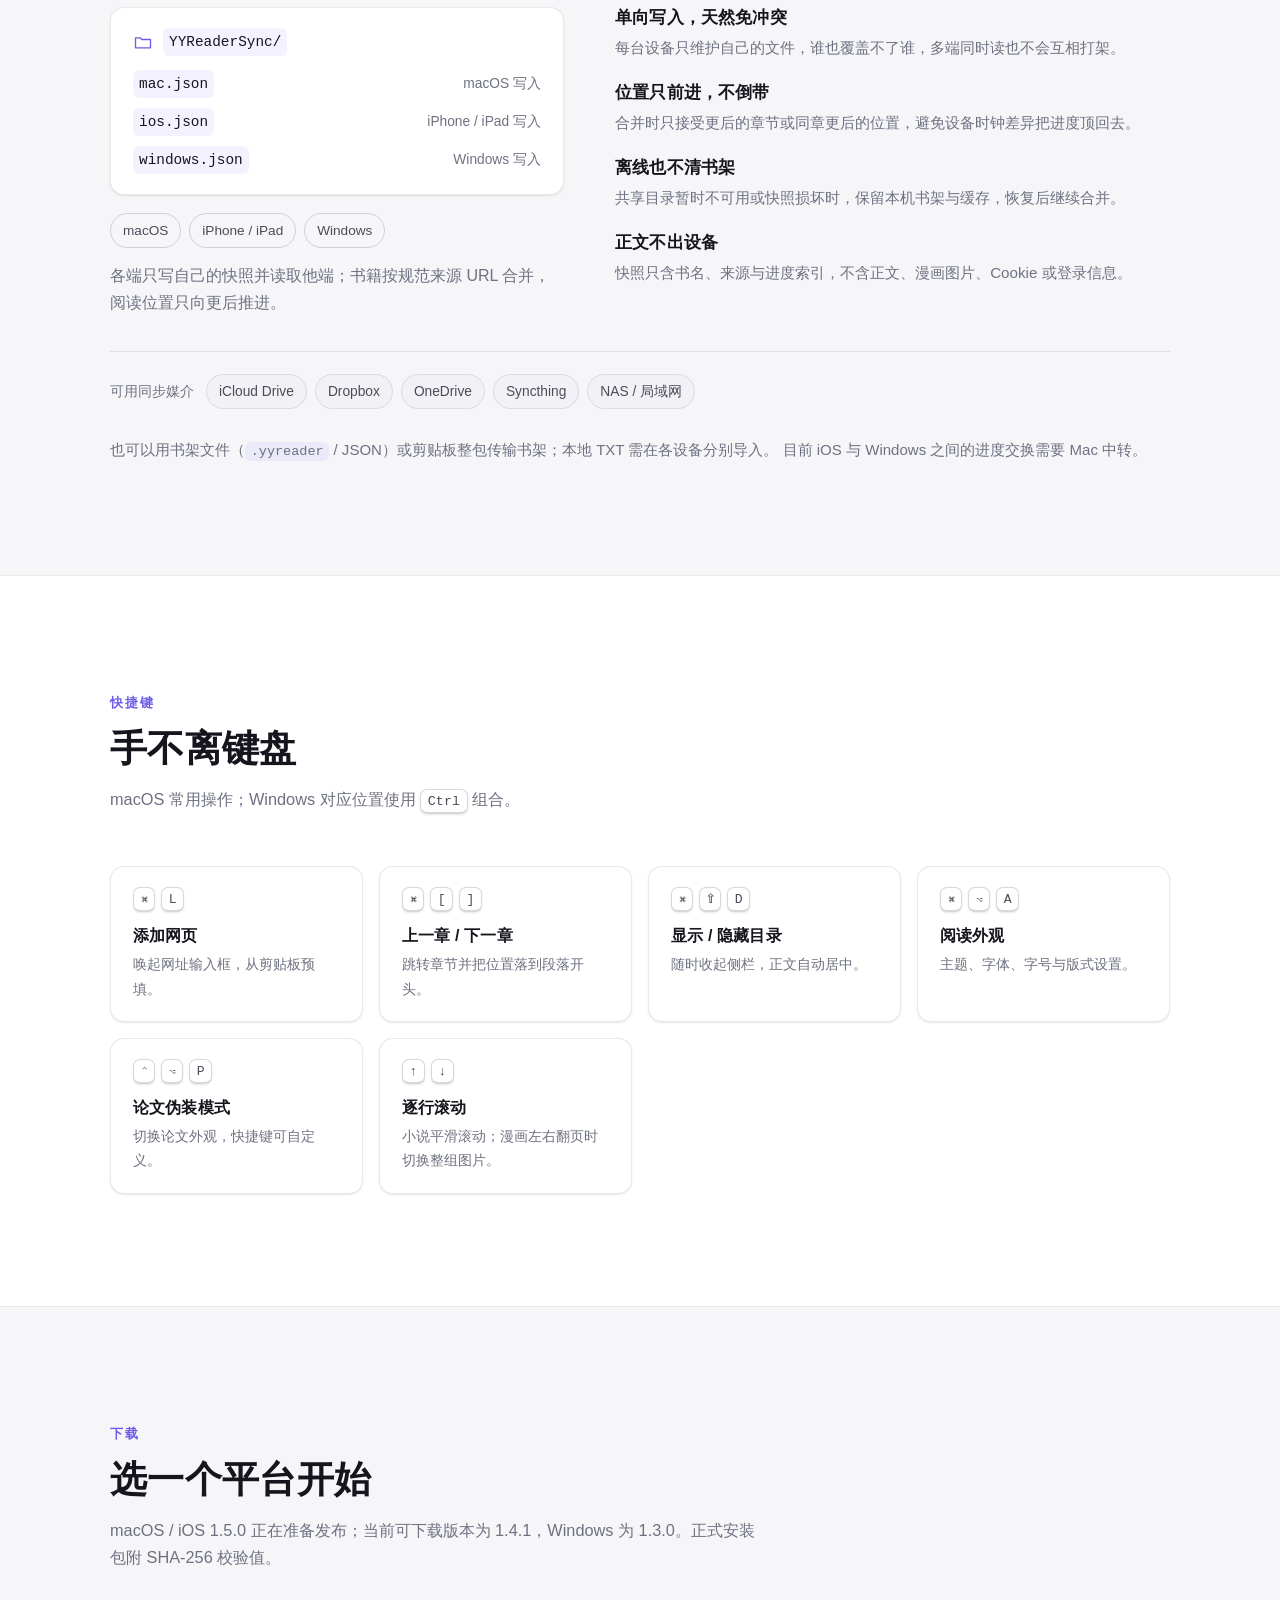
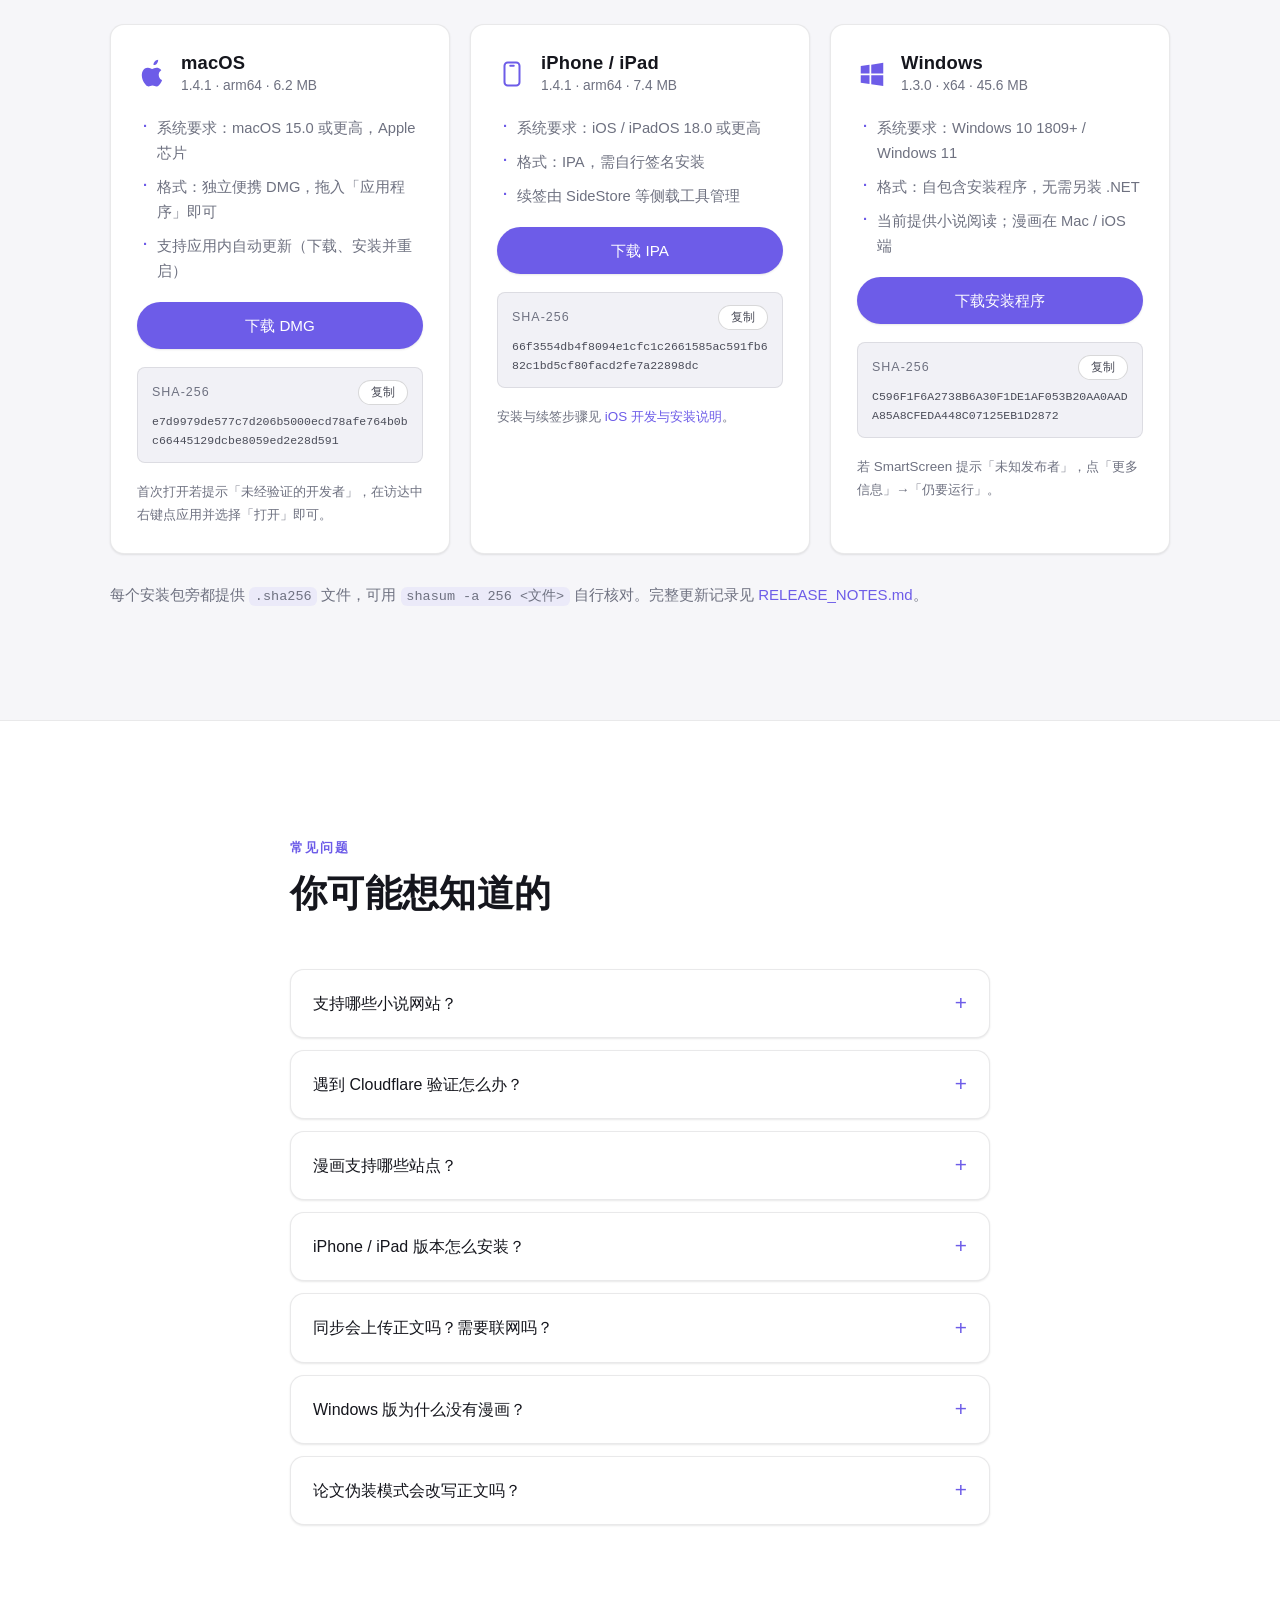
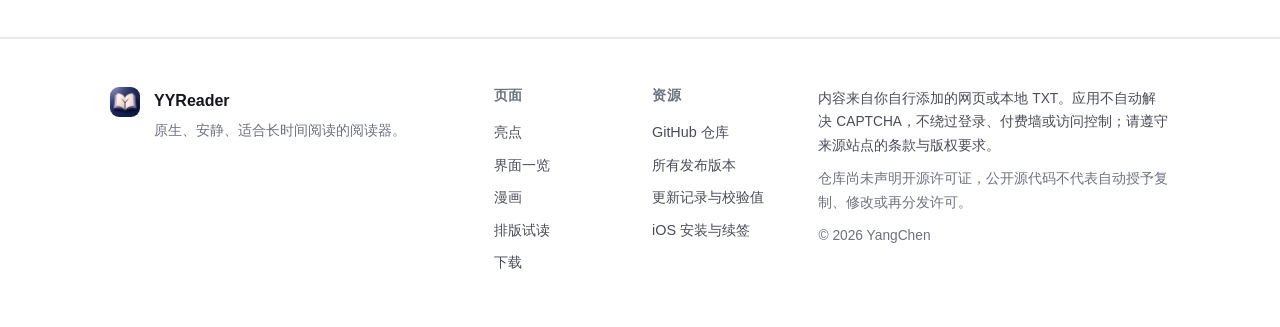
==== commit d43b4599: "feat: restore iOS sync authorization and prepare 1.5.0 Fixes #5. Prepare macOS and iOS version metad" ====
--- a/docs/index.html
+++ b/docs/index.html
@@ -453,7 +453,7 @@
         <header class="section-head">
           <p class="section-kicker">下载</p>
           <h2>选一个平台开始</h2>
-          <p class="section-sub">当前版本：macOS / iPhone / iPad 1.4.1，Windows 1.3.0。全部构建都带 SHA-256 校验值。</p>
+          <p class="section-sub">macOS / iOS 1.5.0 正在准备发布；当前可下载版本为 1.4.1，Windows 为 1.3.0。正式安装包附 SHA-256 校验值。</p>
         </header>
 
         <div class="download-grid">
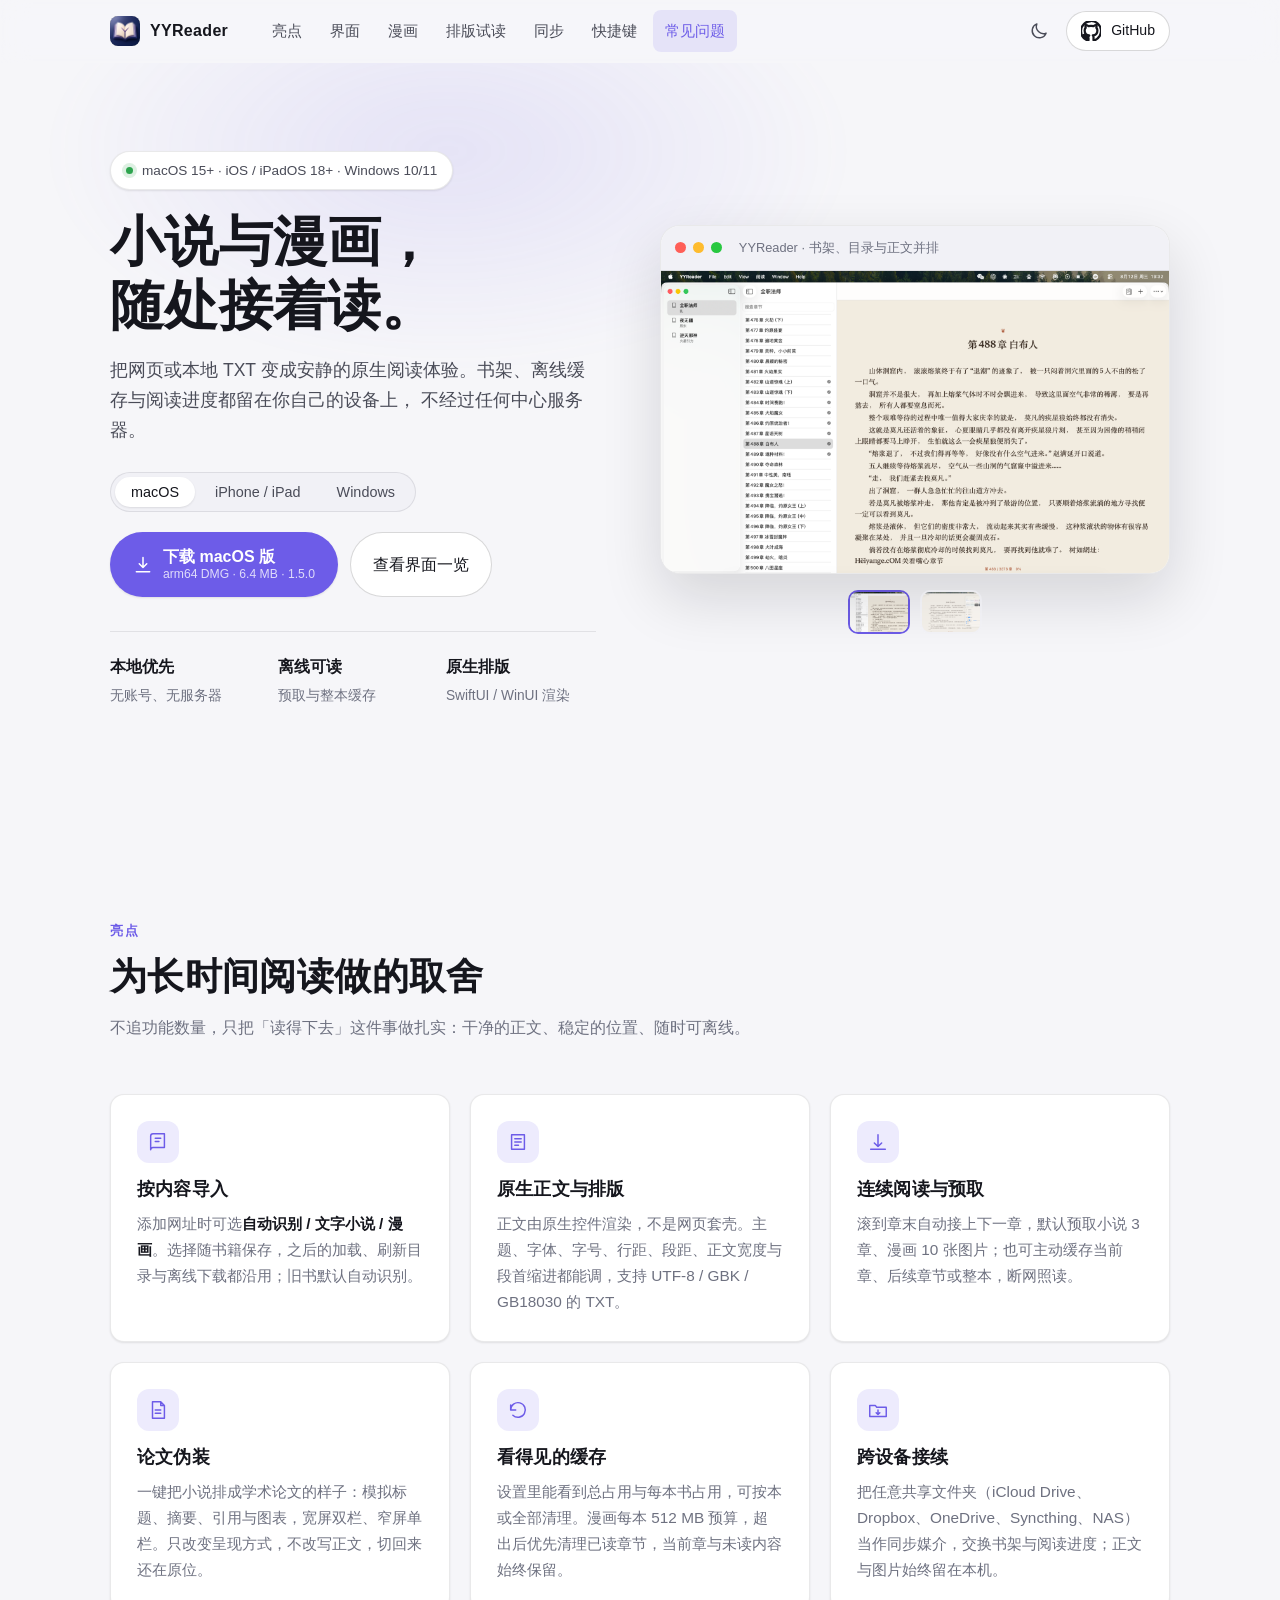
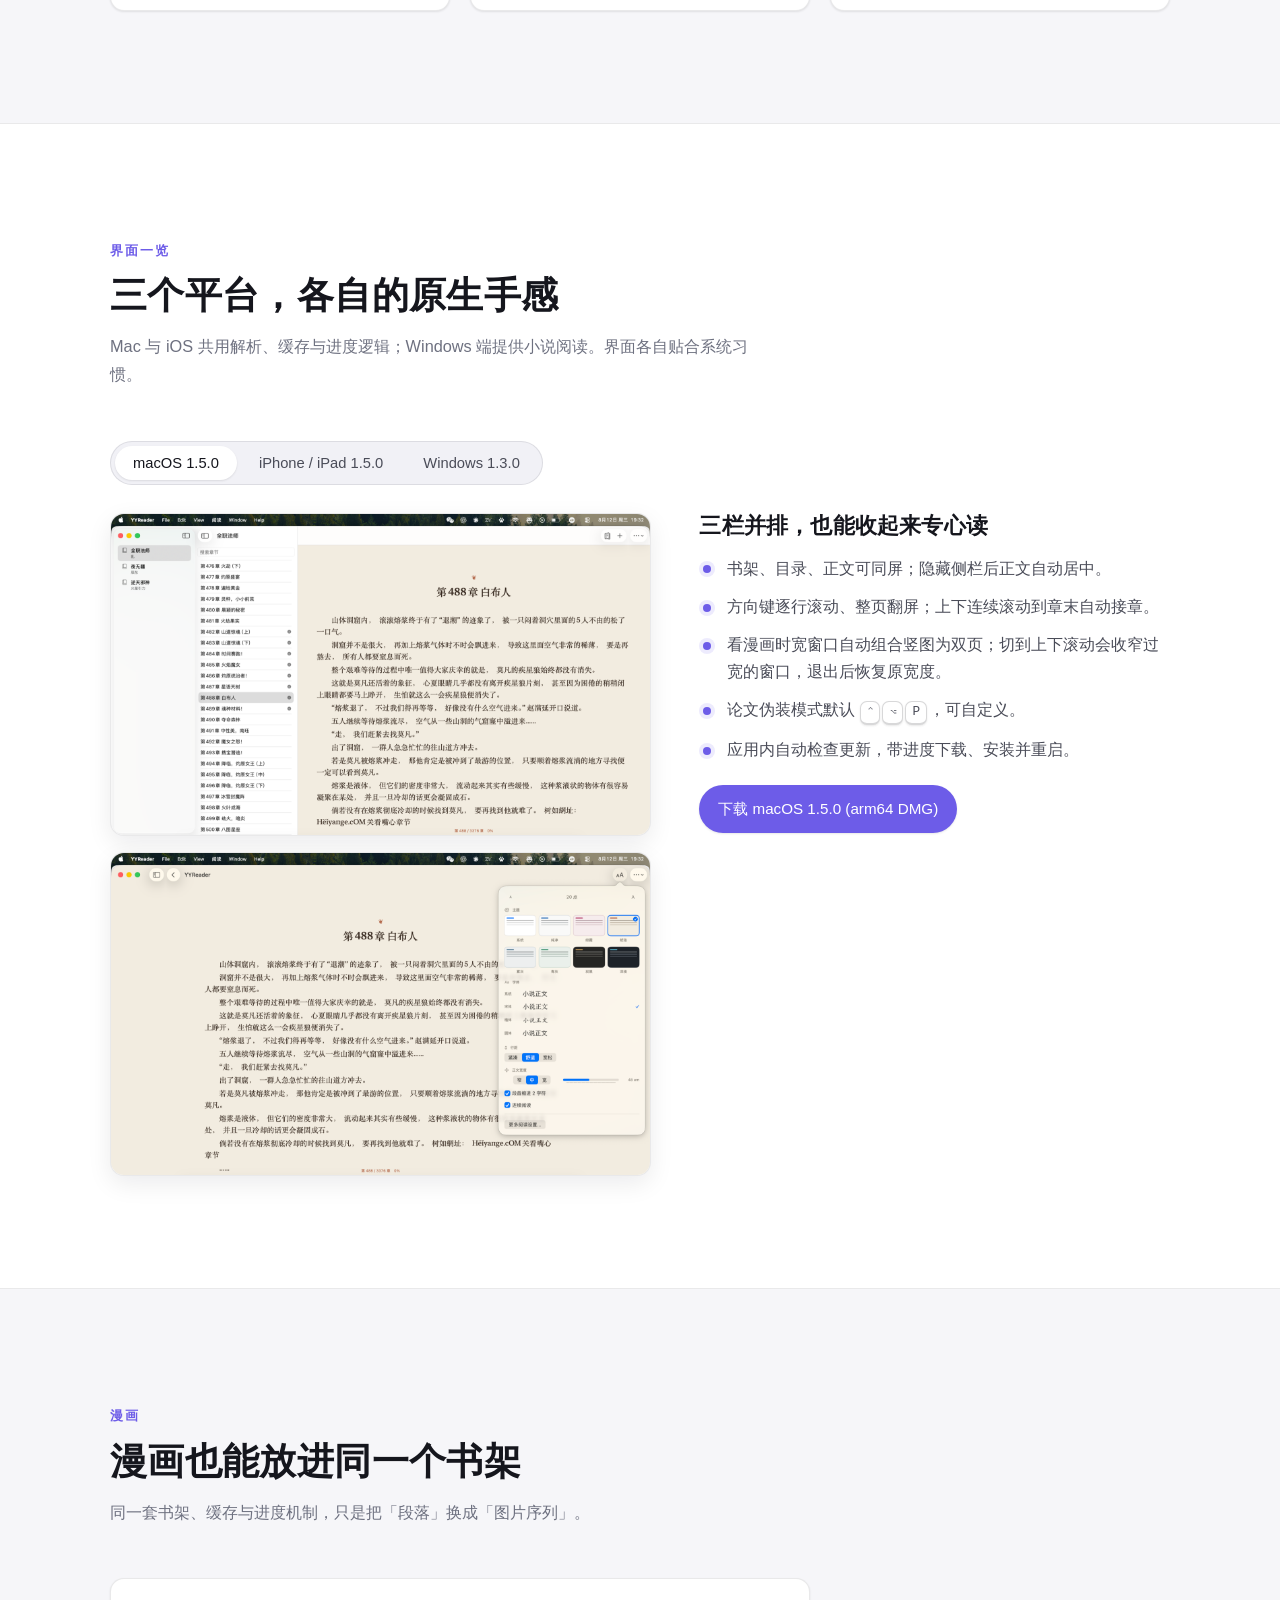
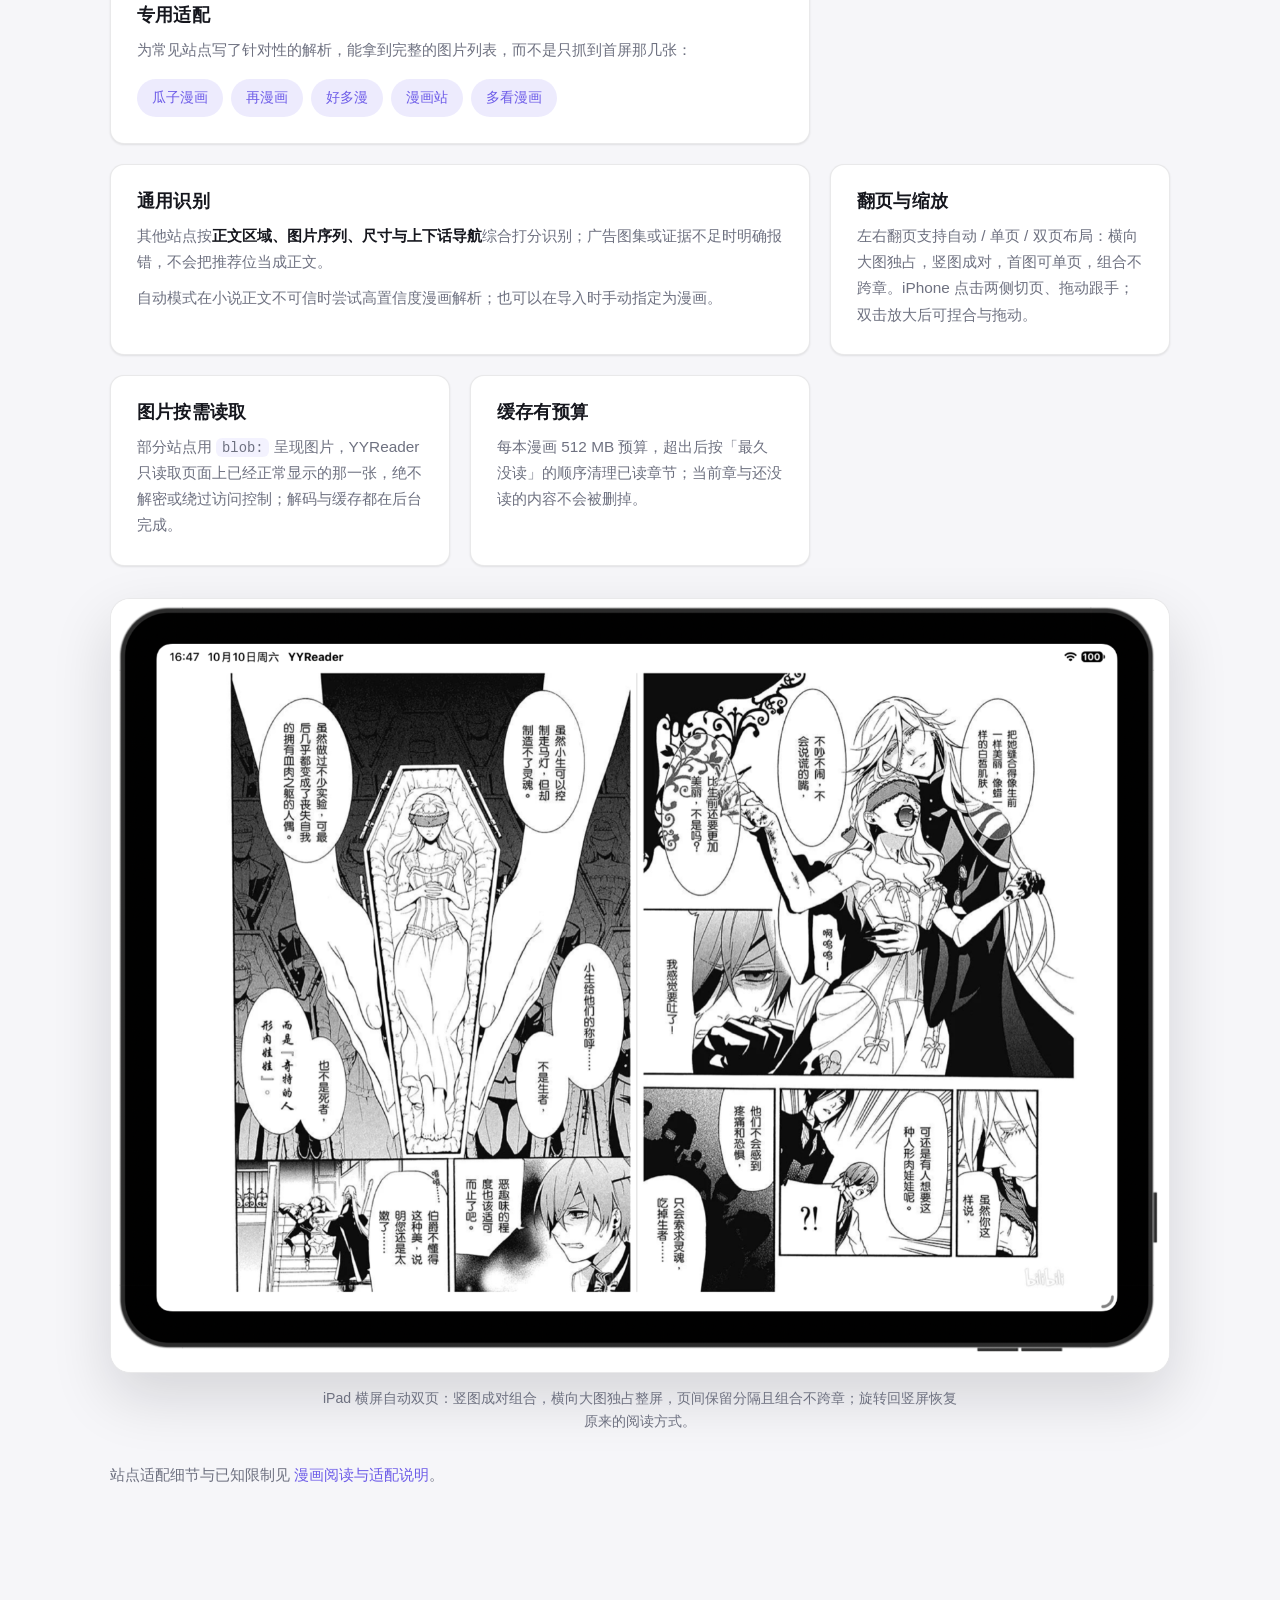
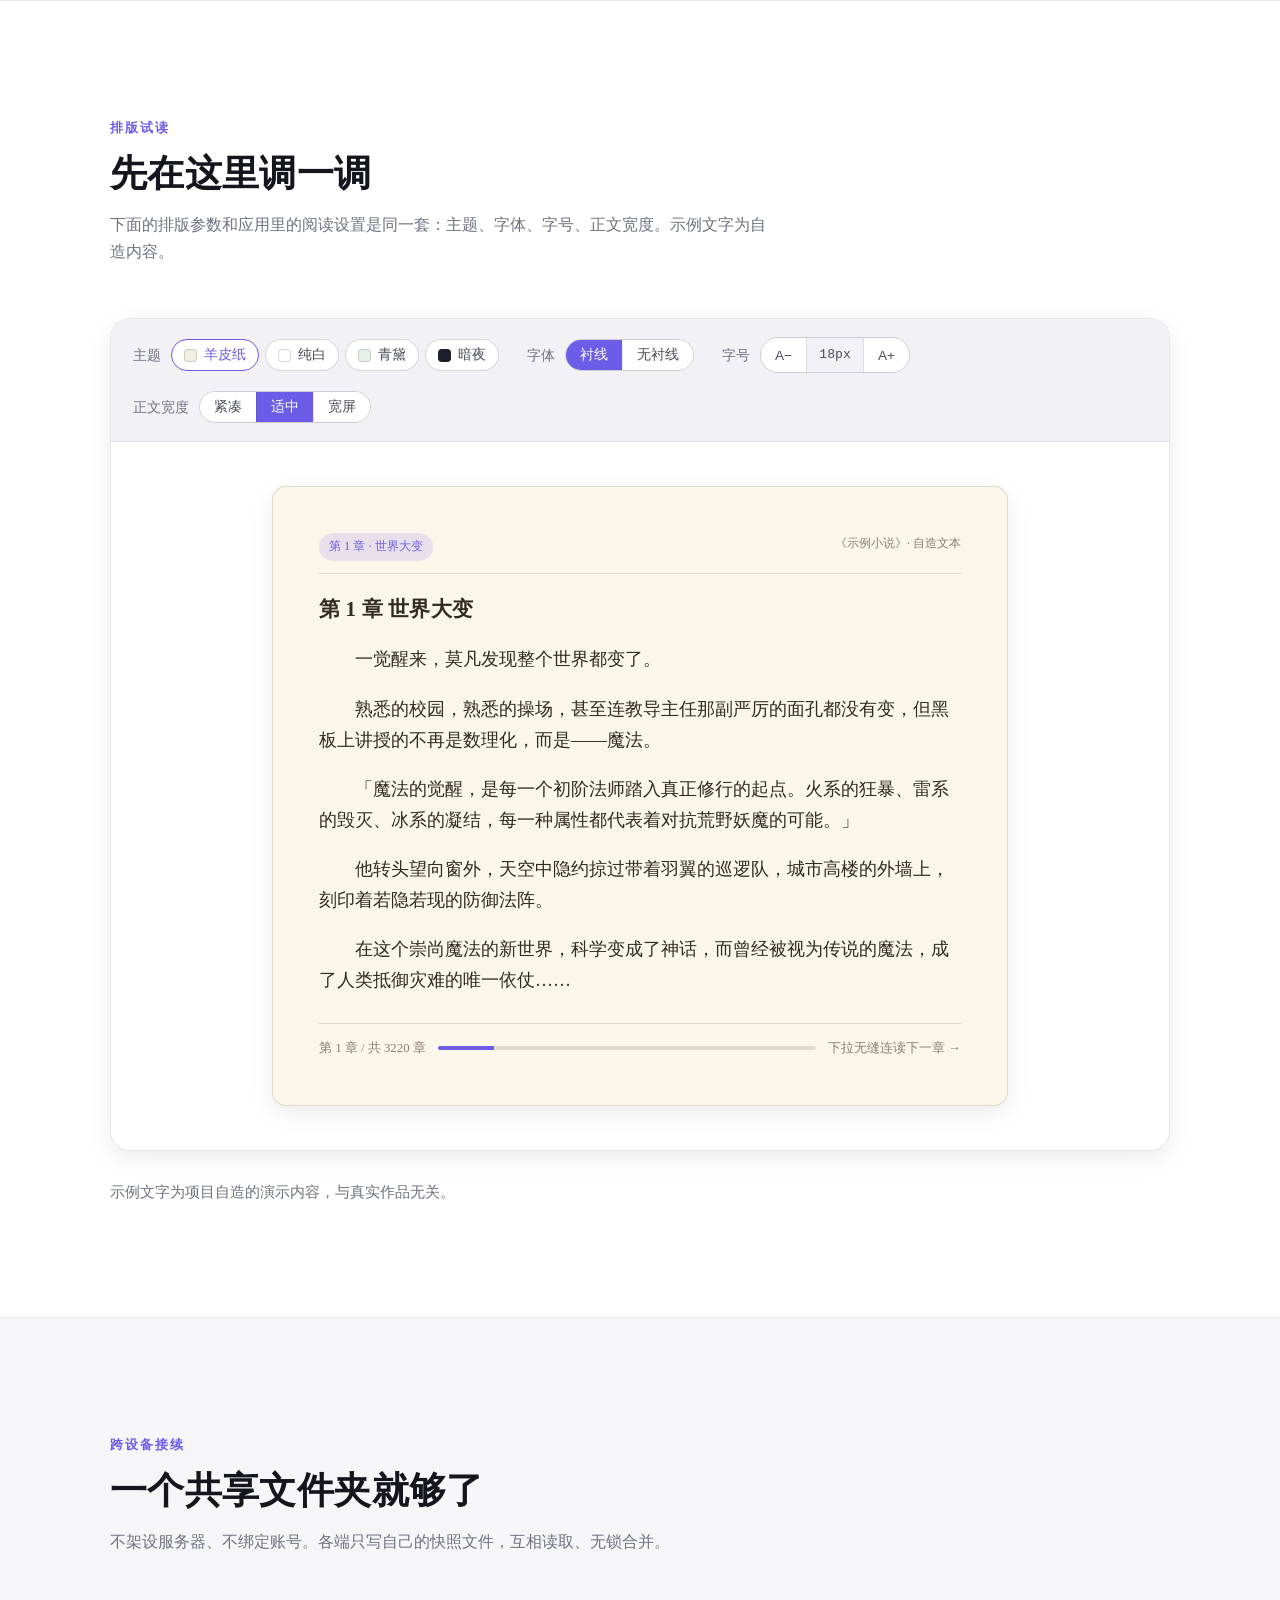
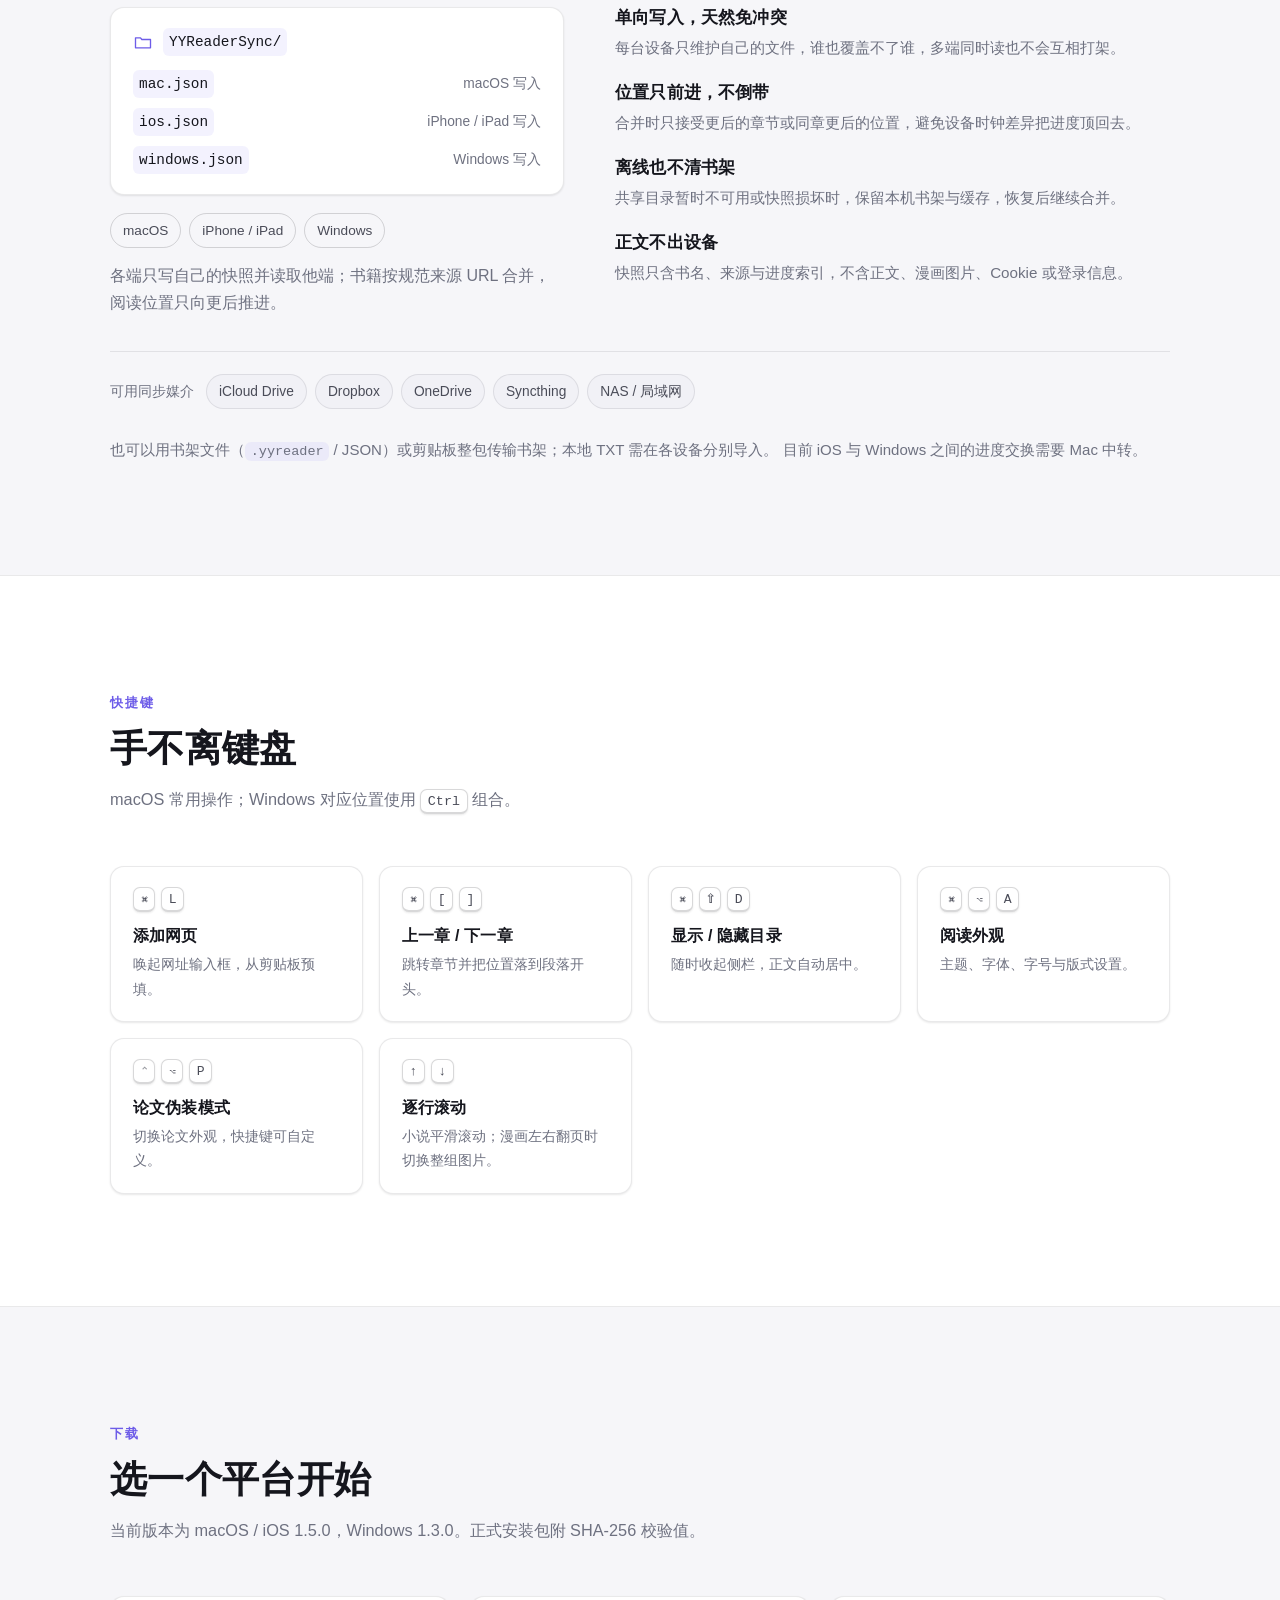
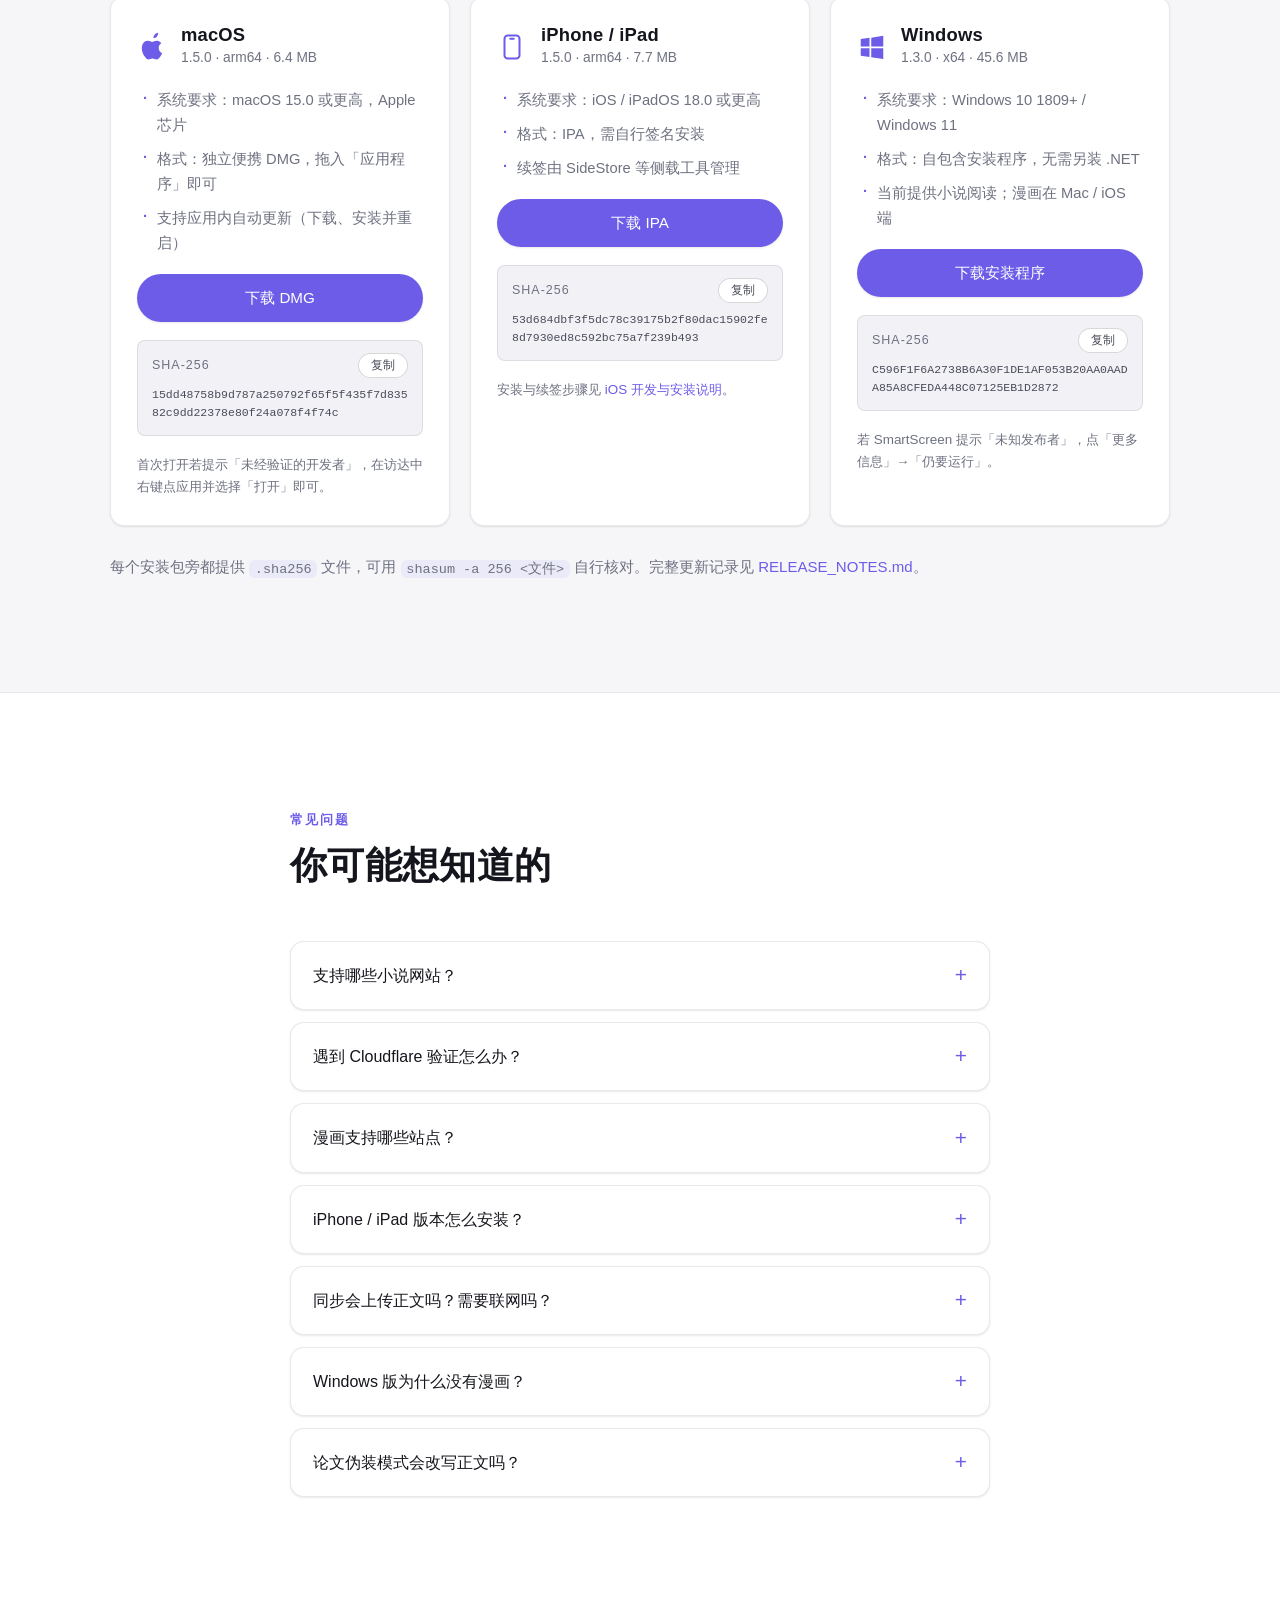
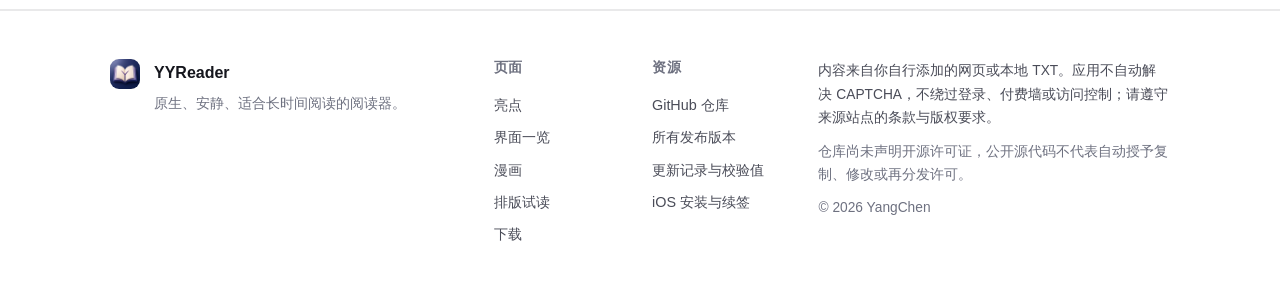
==== commit 17c1740a: "release: publish macOS and iOS 1.5.0 - README / RELEASE_NOTES / IOS_DEVELOPMENT 标记 1.5.0 正式发布 - 官网：下" ====
--- a/docs/index.html
+++ b/docs/index.html
@@ -76,7 +76,7 @@
               <svg viewBox="0 0 24 24" aria-hidden="true" class="icon-download"><path d="M12 3v12m0 0 4.5-4.5M12 15l-4.5-4.5M4 20h16"/></svg>
               <span class="btn-text">
                 <strong id="heroDownloadLabel">下载 macOS 版</strong>
-                <small id="heroDownloadMeta">arm64 DMG · 6.2 MB · 1.4.1</small>
+                <small id="heroDownloadMeta">arm64 DMG · 6.4 MB · 1.5.0</small>
               </span>
             </a>
             <a class="btn btn-ghost btn-lg" href="#platforms" id="heroSecondary">查看界面一览</a>
@@ -174,8 +174,8 @@
         </header>
 
         <div class="tabs" role="tablist" aria-label="平台">
-          <button class="tab is-active" type="button" role="tab" aria-selected="true" data-tab="macos">macOS 1.4.1</button>
-          <button class="tab" type="button" role="tab" aria-selected="false" data-tab="ios">iPhone / iPad 1.4.1</button>
+          <button class="tab is-active" type="button" role="tab" aria-selected="true" data-tab="macos">macOS 1.5.0</button>
+          <button class="tab" type="button" role="tab" aria-selected="false" data-tab="ios">iPhone / iPad 1.5.0</button>
           <button class="tab" type="button" role="tab" aria-selected="false" data-tab="windows">Windows 1.3.0</button>
         </div>
 
@@ -193,8 +193,8 @@
               <li>论文伪装模式默认 <kbd>⌃</kbd><kbd>⌥</kbd><kbd>P</kbd>，可自定义。</li>
               <li>应用内自动检查更新，带进度下载、安装并重启。</li>
             </ul>
-            <a class="btn btn-primary" href="https://github.com/YangChen-cn/YYReader/releases/download/v1.4.1/YYReader-1.4.1-arm64.dmg" rel="noopener">
-              下载 macOS 1.4.1 (arm64 DMG)
+            <a class="btn btn-primary" href="https://github.com/YangChen-cn/YYReader/releases/download/v1.5.0/YYReader-1.5.0-arm64.dmg" rel="noopener">
+              下载 macOS 1.5.0 (arm64 DMG)
             </a>
           </div>
         </div>
@@ -214,8 +214,8 @@
               <li>iPad 是独立的书架与阅读界面，目录按需打开；漫画默认开启「横屏自动双页」。</li>
               <li>IPA 需用 SideStore 等侧载工具自行签名，续签由工具管理。</li>
             </ul>
-            <a class="btn btn-primary" href="https://github.com/YangChen-cn/YYReader/releases/download/ios-v1.4.1/YYReader-iOS-1.4.1-resign.ipa" rel="noopener">
-              下载 iPhone / iPad 1.4.1 (IPA)
+            <a class="btn btn-primary" href="https://github.com/YangChen-cn/YYReader/releases/download/ios-v1.5.0/YYReader-iOS-1.5.0-resign.ipa" rel="noopener">
+              下载 iPhone / iPad 1.5.0 (IPA)
             </a>
           </div>
         </div>
@@ -453,7 +453,7 @@
         <header class="section-head">
           <p class="section-kicker">下载</p>
           <h2>选一个平台开始</h2>
-          <p class="section-sub">macOS / iOS 1.5.0 正在准备发布；当前可下载版本为 1.4.1，Windows 为 1.3.0。正式安装包附 SHA-256 校验值。</p>
+          <p class="section-sub">当前版本为 macOS / iOS 1.5.0，Windows 1.3.0。正式安装包附 SHA-256 校验值。</p>
         </header>
 
         <div class="download-grid">
@@ -462,7 +462,7 @@
               <svg viewBox="0 0 24 24" aria-hidden="true" class="icon-os"><path d="M18.7 19.5c-.8 1.2-1.7 2.4-3 2.4-1.4 0-1.8-.8-3.3-.8s-2 .8-3.3.8c-1.3 0-2.3-1.3-3.1-2.5C4.2 17 2.9 12.5 4.7 9.4A4.4 4.4 0 0 1 8.8 7c1.3 0 2.5.9 3.3.9s2.3-1 3.8-.9c.6 0 2.5.3 3.6 2-.1 0-2.2 1.3-2.1 3.8 0 3 2.6 4 2.7 4-.1.1-.4 1.4-1.4 2.7M16 3.5c.6-.8 1-1.8.9-2.9-1 0-2 .6-2.7 1.4-.6.7-1.1 1.8-1 2.8 1 .1 2.1-.5 2.8-1.3"/></svg>
               <div>
                 <h3>macOS</h3>
-                <p class="package-meta">1.4.1 · arm64 · 6.2 MB</p>
+                <p class="package-meta">1.5.0 · arm64 · 6.4 MB</p>
               </div>
             </header>
             <ul class="package-list">
@@ -470,10 +470,10 @@
               <li>格式：独立便携 DMG，拖入「应用程序」即可</li>
               <li>支持应用内自动更新（下载、安装并重启）</li>
             </ul>
-            <a class="btn btn-primary btn-block" href="https://github.com/YangChen-cn/YYReader/releases/download/v1.4.1/YYReader-1.4.1-arm64.dmg" rel="noopener">下载 DMG</a>
+            <a class="btn btn-primary btn-block" href="https://github.com/YangChen-cn/YYReader/releases/download/v1.5.0/YYReader-1.5.0-arm64.dmg" rel="noopener">下载 DMG</a>
             <div class="checksum">
-              <div class="checksum-head"><span>SHA-256</span><button class="copy" type="button" data-copy="e7d9979de577c7d206b5000ecd78afe764b0bc66445129dcbe8059ed2e28d591">复制</button></div>
-              <code>e7d9979de577c7d206b5000ecd78afe764b0bc66445129dcbe8059ed2e28d591</code>
+              <div class="checksum-head"><span>SHA-256</span><button class="copy" type="button" data-copy="15dd48758b9d787a250792f65f5f435f7d83582c9dd22378e80f24a078f4f74c">复制</button></div>
+              <code>15dd48758b9d787a250792f65f5f435f7d83582c9dd22378e80f24a078f4f74c</code>
             </div>
             <p class="notice">首次打开若提示「未经验证的开发者」，在访达中右键点应用并选择「打开」即可。</p>
           </article>
@@ -483,7 +483,7 @@
               <svg viewBox="0 0 24 24" aria-hidden="true" class="icon-os icon-os-stroke"><rect x="6" y="2.8" width="12" height="18.4" rx="2.6"/><path d="M10.6 5.4h2.8"/></svg>
               <div>
                 <h3>iPhone / iPad</h3>
-                <p class="package-meta">1.4.1 · arm64 · 7.4 MB</p>
+                <p class="package-meta">1.5.0 · arm64 · 7.7 MB</p>
               </div>
             </header>
             <ul class="package-list">
@@ -491,10 +491,10 @@
               <li>格式：IPA，需自行签名安装</li>
               <li>续签由 SideStore 等侧载工具管理</li>
             </ul>
-            <a class="btn btn-primary btn-block" href="https://github.com/YangChen-cn/YYReader/releases/download/ios-v1.4.1/YYReader-iOS-1.4.1-resign.ipa" rel="noopener">下载 IPA</a>
+            <a class="btn btn-primary btn-block" href="https://github.com/YangChen-cn/YYReader/releases/download/ios-v1.5.0/YYReader-iOS-1.5.0-resign.ipa" rel="noopener">下载 IPA</a>
             <div class="checksum">
-              <div class="checksum-head"><span>SHA-256</span><button class="copy" type="button" data-copy="66f3554db4f8094e1cfc1c2661585ac591fb682c1bd5cf80facd2fe7a22898dc">复制</button></div>
-              <code>66f3554db4f8094e1cfc1c2661585ac591fb682c1bd5cf80facd2fe7a22898dc</code>
+              <div class="checksum-head"><span>SHA-256</span><button class="copy" type="button" data-copy="53d684dbf3f5dc78c39175b2f80dac15902fe8d7930ed8c592bc75a7f239b493">复制</button></div>
+              <code>53d684dbf3f5dc78c39175b2f80dac15902fe8d7930ed8c592bc75a7f239b493</code>
             </div>
             <p class="notice">
               安装与续签步骤见
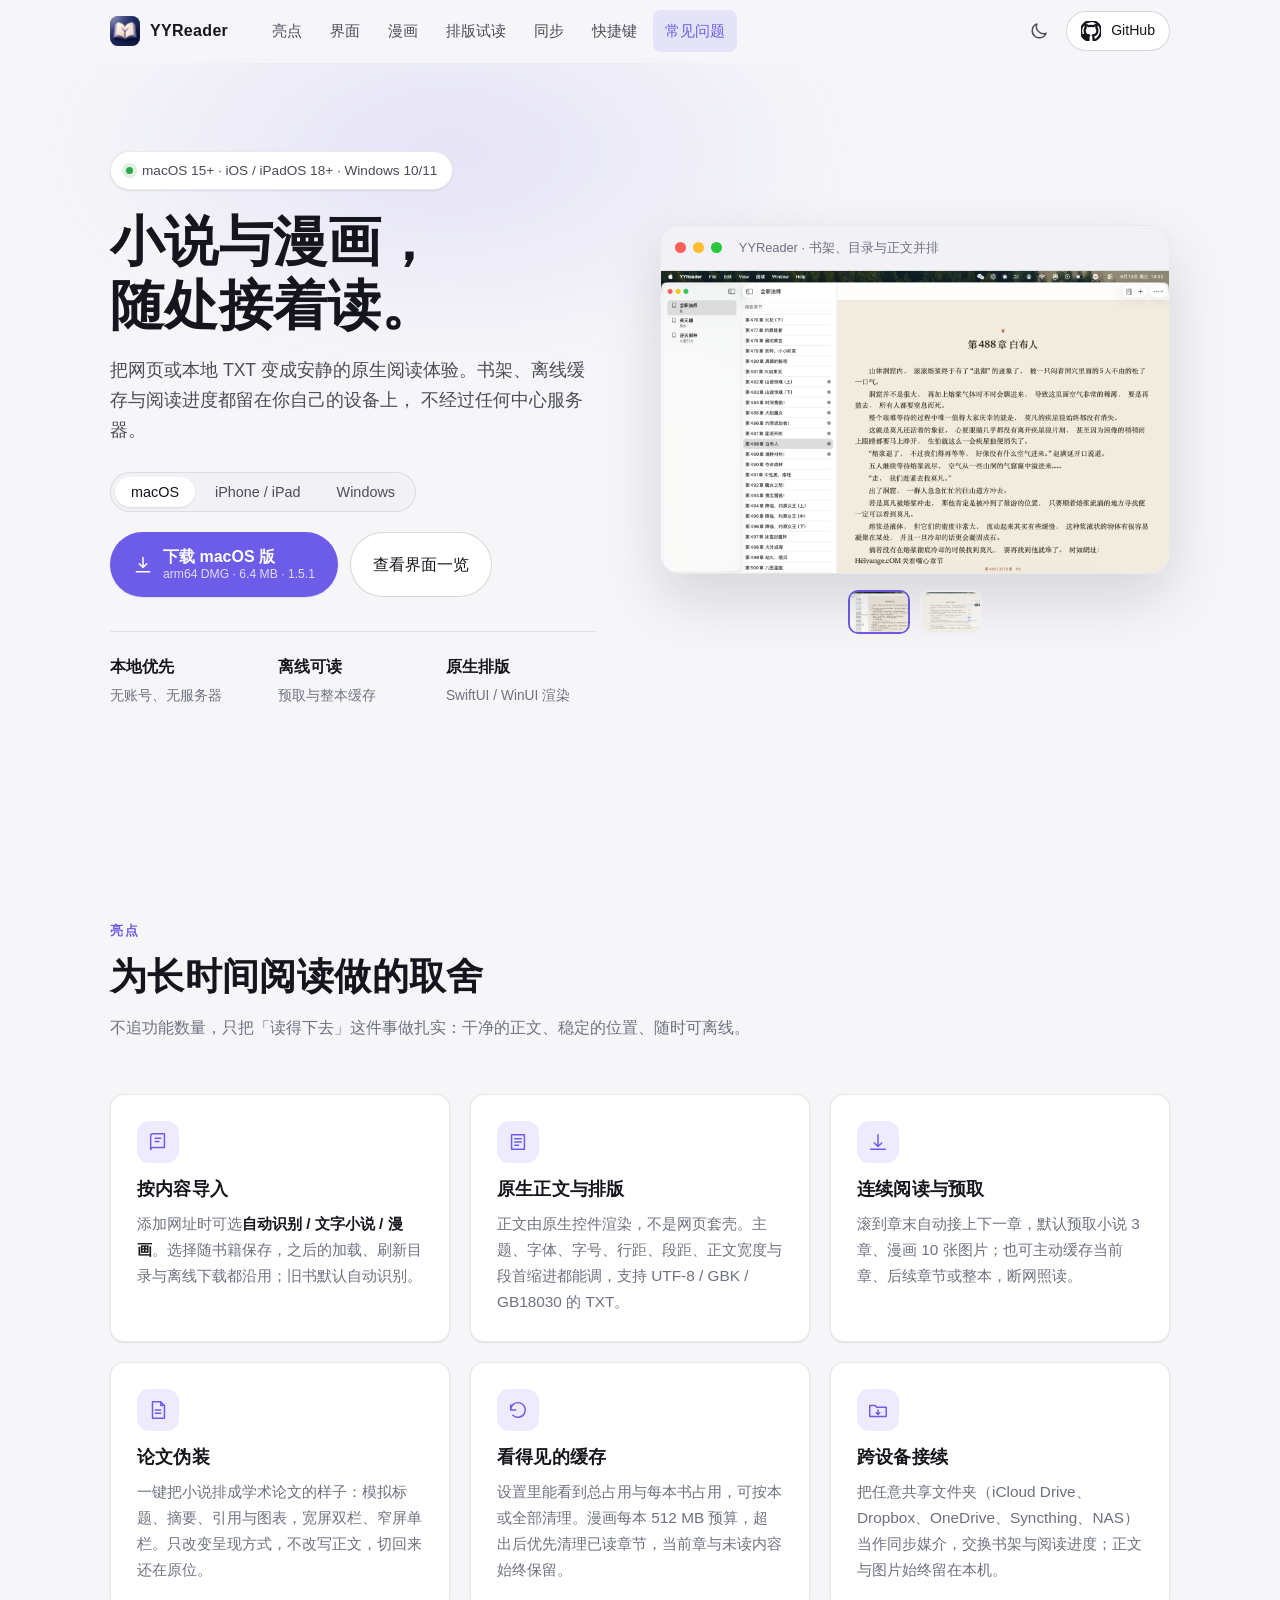
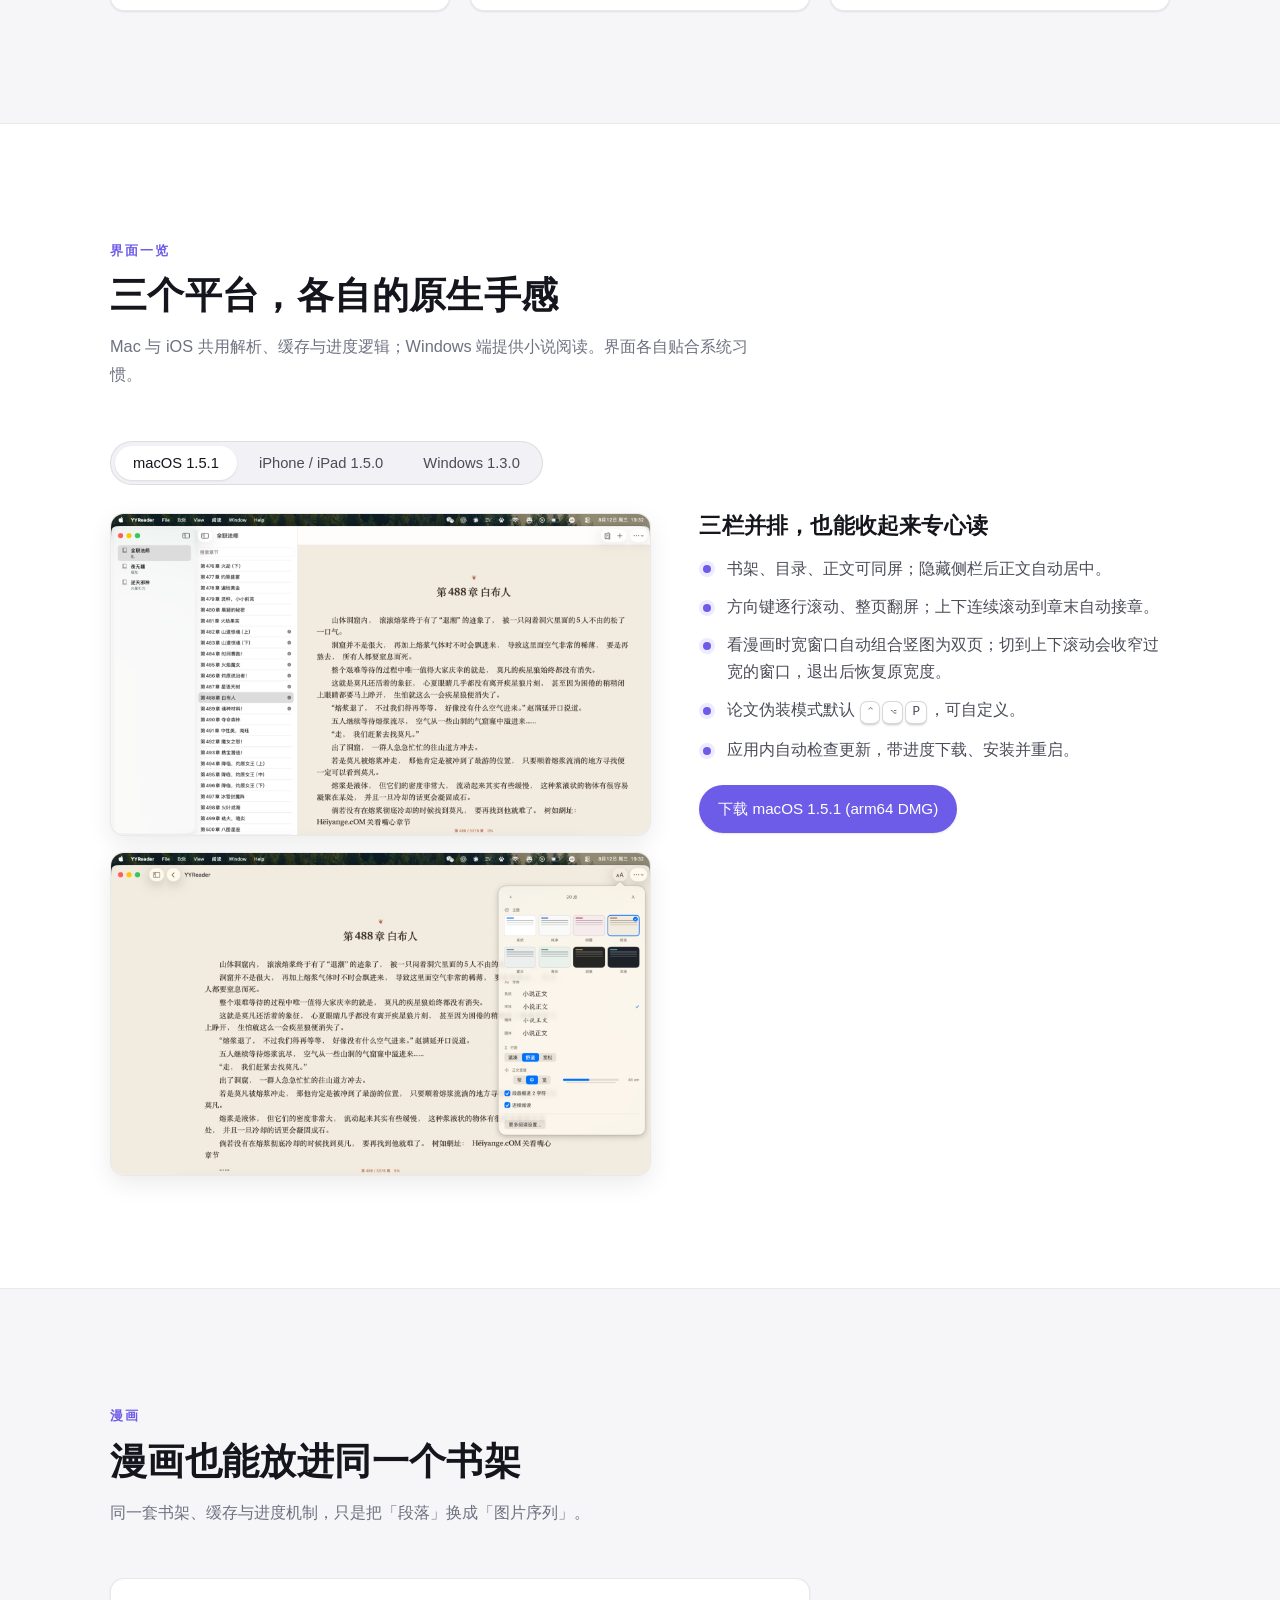
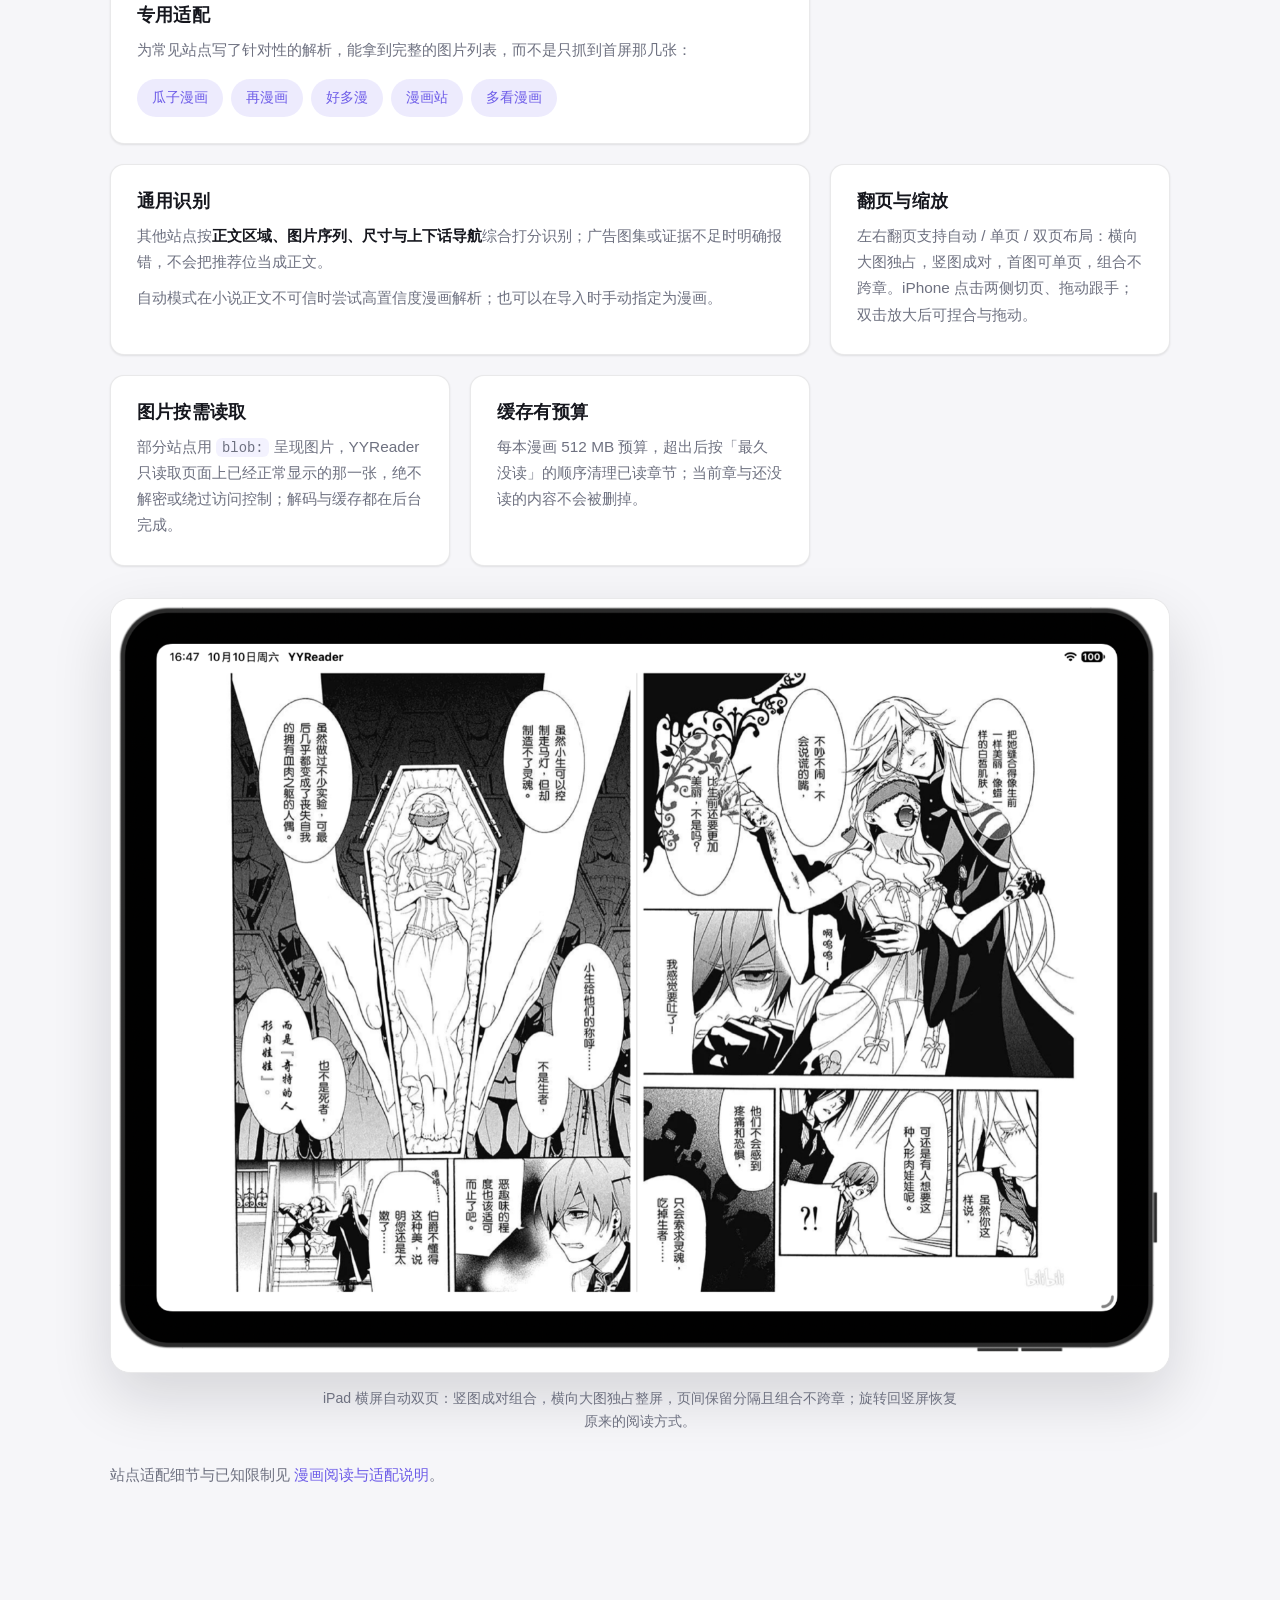
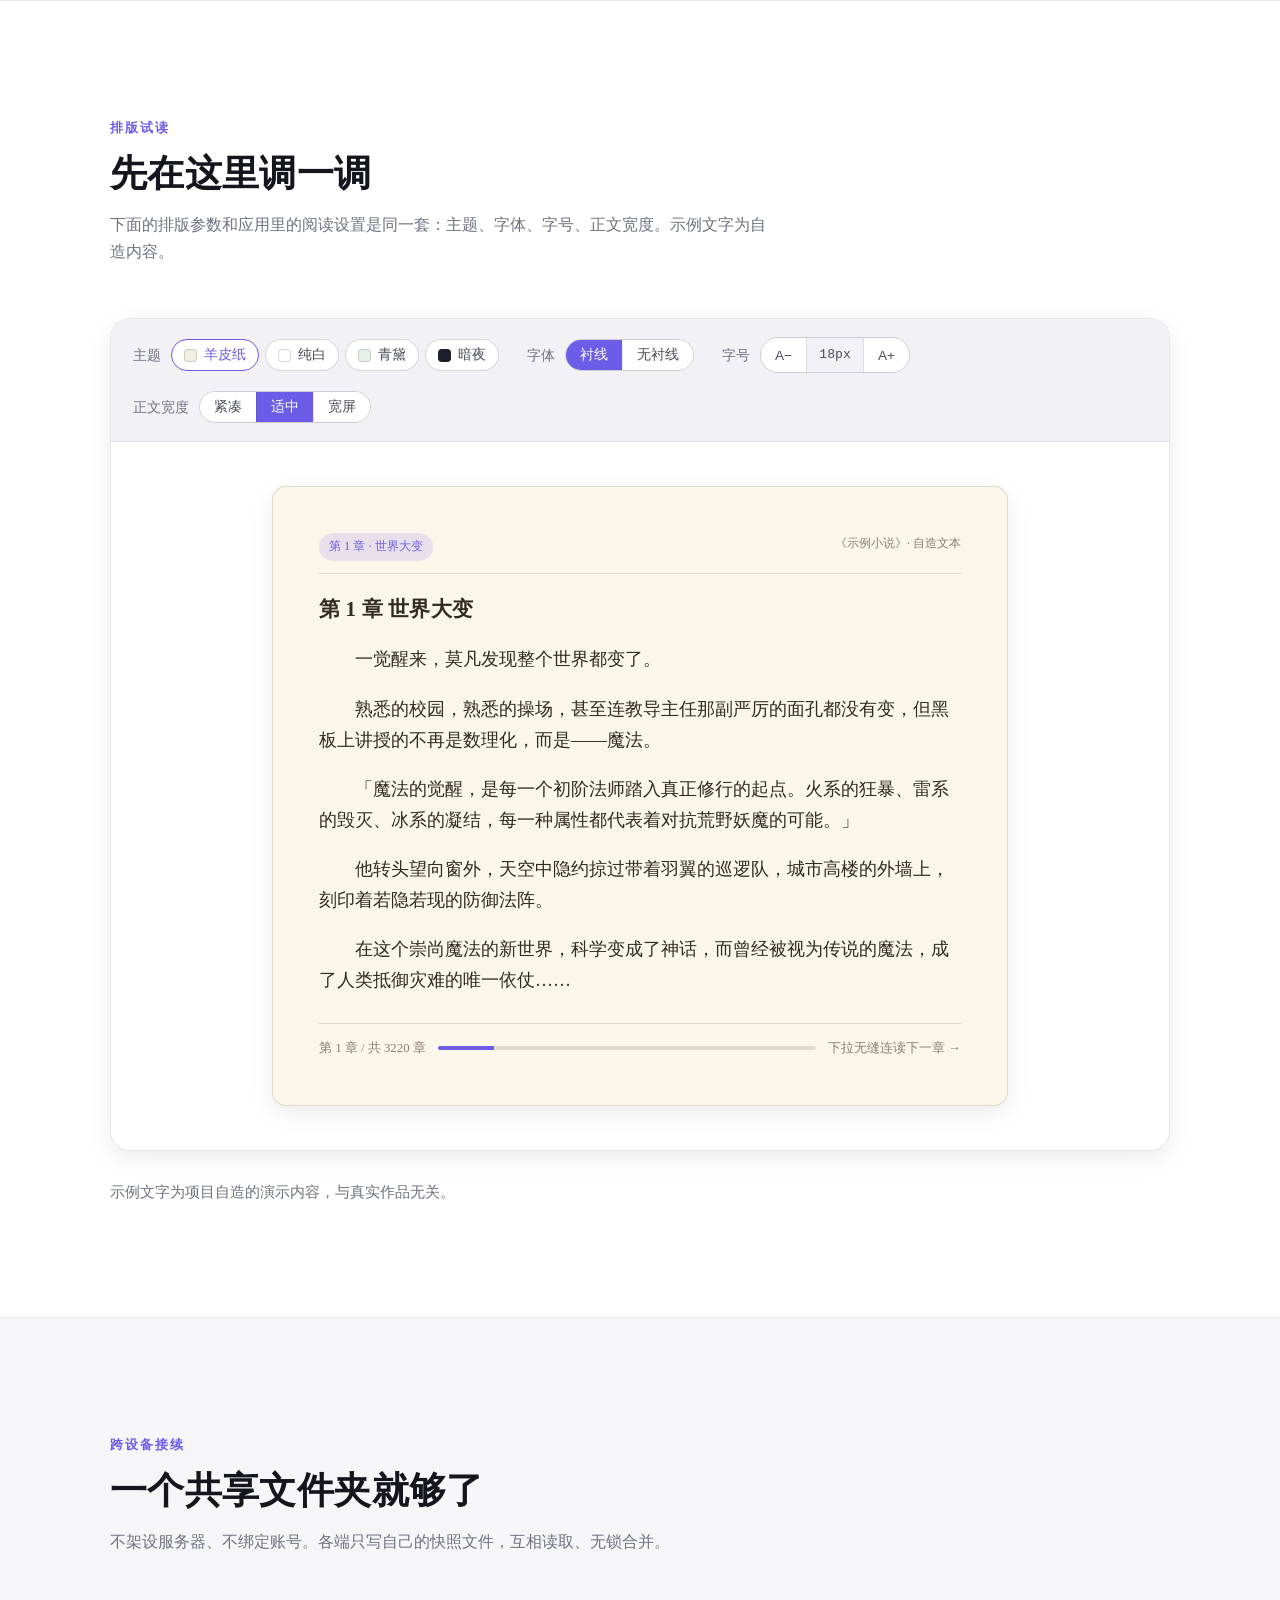
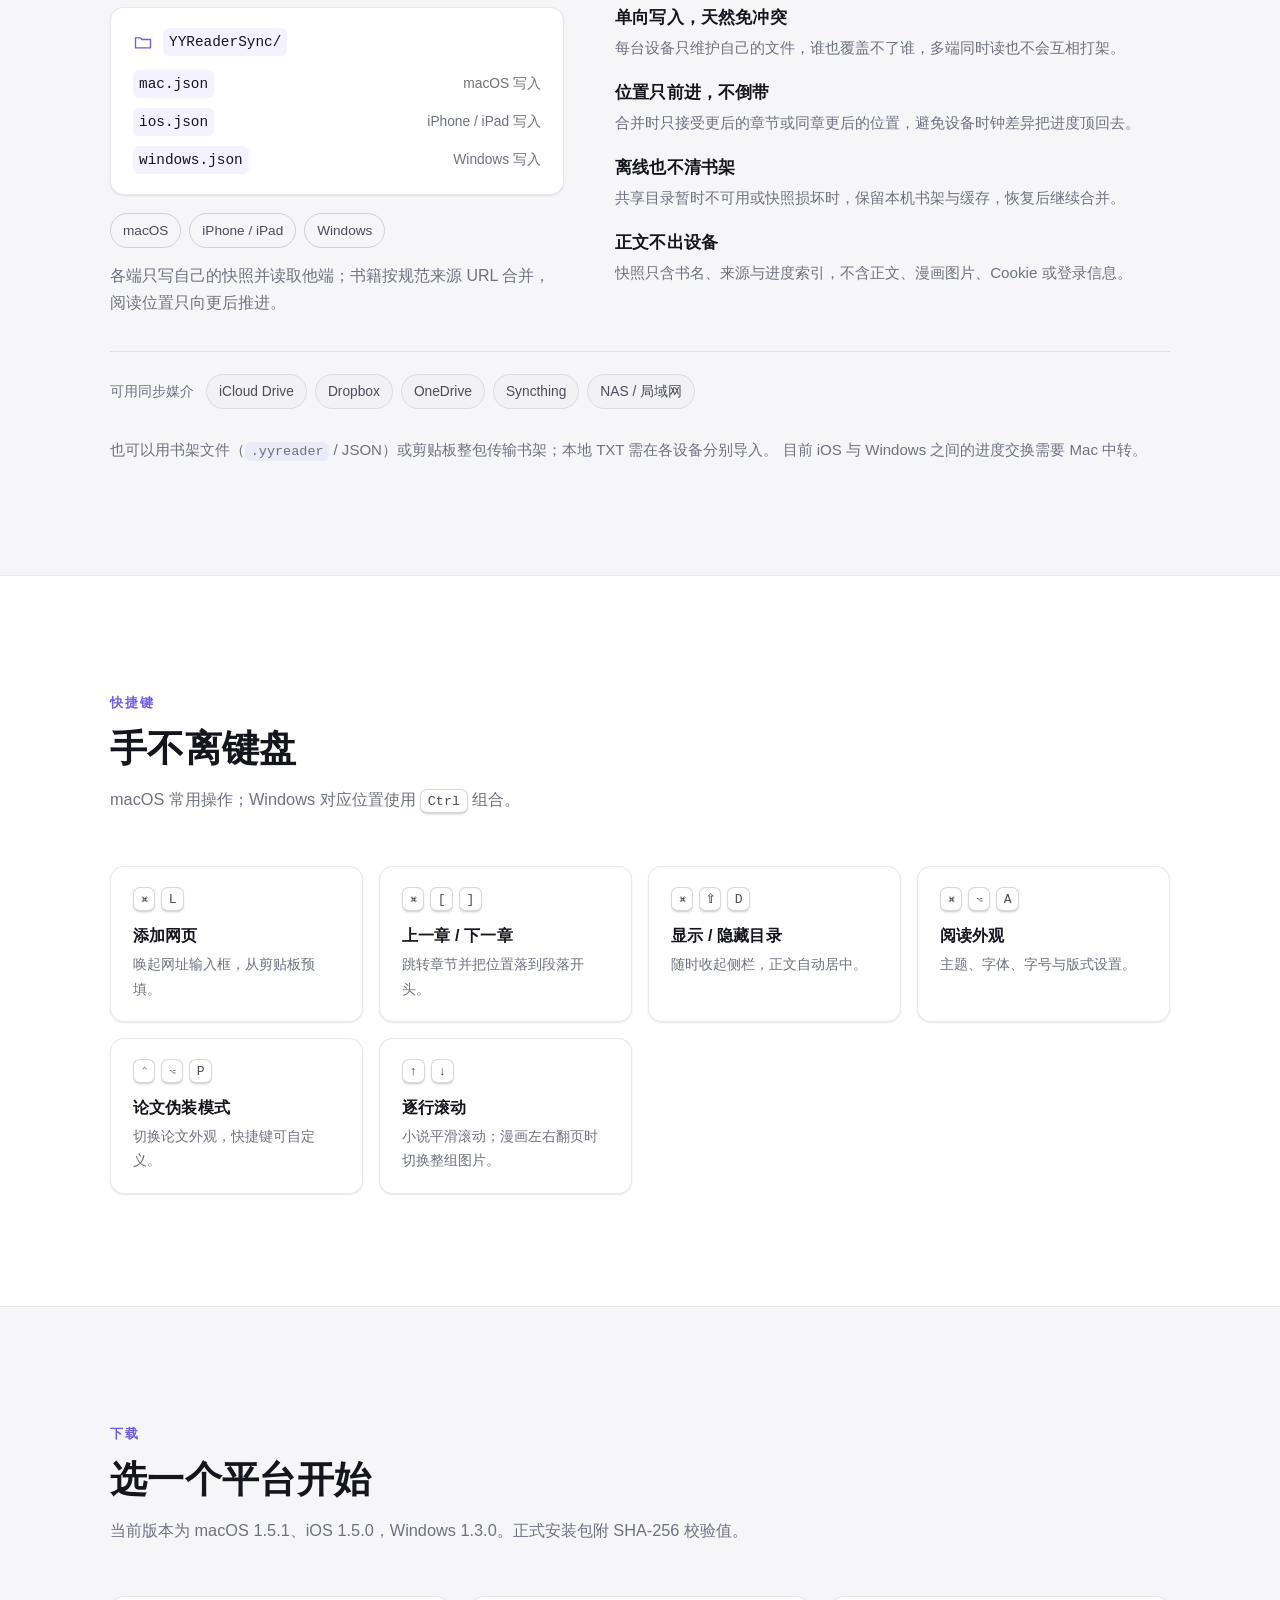
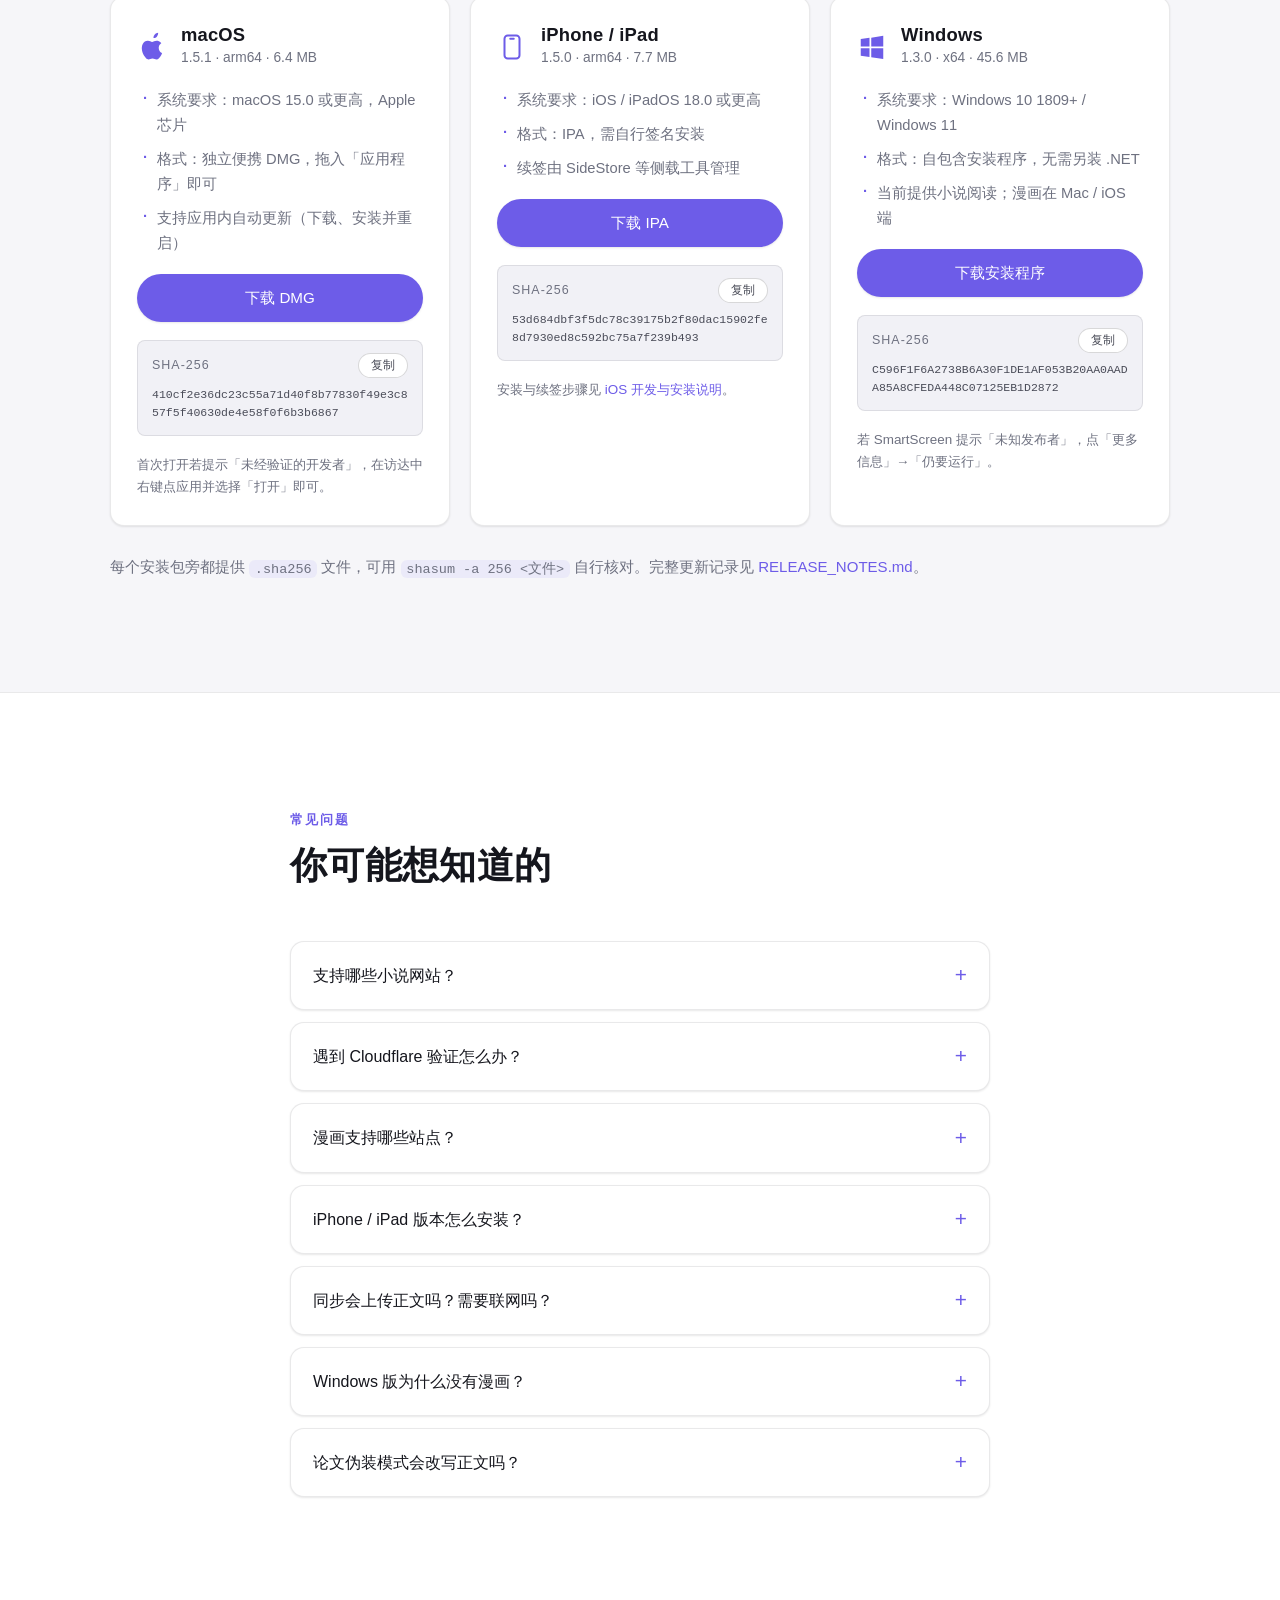
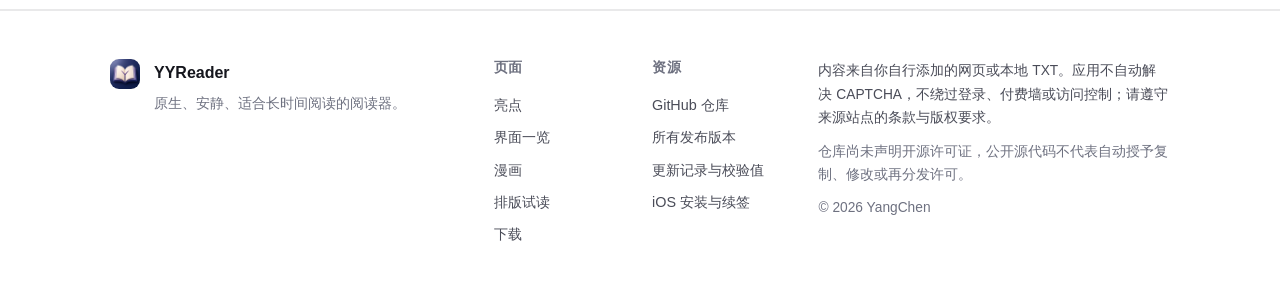
==== commit 2b70cfb4: "release: fix in-app update and publish macOS 1.5.1 - observe URLSession task.progress for download p" ====
--- a/docs/index.html
+++ b/docs/index.html
@@ -76,7 +76,7 @@
               <svg viewBox="0 0 24 24" aria-hidden="true" class="icon-download"><path d="M12 3v12m0 0 4.5-4.5M12 15l-4.5-4.5M4 20h16"/></svg>
               <span class="btn-text">
                 <strong id="heroDownloadLabel">下载 macOS 版</strong>
-                <small id="heroDownloadMeta">arm64 DMG · 6.4 MB · 1.5.0</small>
+                <small id="heroDownloadMeta">arm64 DMG · 6.4 MB · 1.5.1</small>
               </span>
             </a>
             <a class="btn btn-ghost btn-lg" href="#platforms" id="heroSecondary">查看界面一览</a>
@@ -174,7 +174,7 @@
         </header>
 
         <div class="tabs" role="tablist" aria-label="平台">
-          <button class="tab is-active" type="button" role="tab" aria-selected="true" data-tab="macos">macOS 1.5.0</button>
+          <button class="tab is-active" type="button" role="tab" aria-selected="true" data-tab="macos">macOS 1.5.1</button>
           <button class="tab" type="button" role="tab" aria-selected="false" data-tab="ios">iPhone / iPad 1.5.0</button>
           <button class="tab" type="button" role="tab" aria-selected="false" data-tab="windows">Windows 1.3.0</button>
         </div>
@@ -193,8 +193,8 @@
               <li>论文伪装模式默认 <kbd>⌃</kbd><kbd>⌥</kbd><kbd>P</kbd>，可自定义。</li>
               <li>应用内自动检查更新，带进度下载、安装并重启。</li>
             </ul>
-            <a class="btn btn-primary" href="https://github.com/YangChen-cn/YYReader/releases/download/v1.5.0/YYReader-1.5.0-arm64.dmg" rel="noopener">
-              下载 macOS 1.5.0 (arm64 DMG)
+            <a class="btn btn-primary" href="https://github.com/YangChen-cn/YYReader/releases/download/v1.5.1/YYReader-1.5.1-arm64.dmg" rel="noopener">
+              下载 macOS 1.5.1 (arm64 DMG)
             </a>
           </div>
         </div>
@@ -453,7 +453,7 @@
         <header class="section-head">
           <p class="section-kicker">下载</p>
           <h2>选一个平台开始</h2>
-          <p class="section-sub">当前版本为 macOS / iOS 1.5.0，Windows 1.3.0。正式安装包附 SHA-256 校验值。</p>
+          <p class="section-sub">当前版本为 macOS 1.5.1、iOS 1.5.0，Windows 1.3.0。正式安装包附 SHA-256 校验值。</p>
         </header>
 
         <div class="download-grid">
@@ -462,7 +462,7 @@
               <svg viewBox="0 0 24 24" aria-hidden="true" class="icon-os"><path d="M18.7 19.5c-.8 1.2-1.7 2.4-3 2.4-1.4 0-1.8-.8-3.3-.8s-2 .8-3.3.8c-1.3 0-2.3-1.3-3.1-2.5C4.2 17 2.9 12.5 4.7 9.4A4.4 4.4 0 0 1 8.8 7c1.3 0 2.5.9 3.3.9s2.3-1 3.8-.9c.6 0 2.5.3 3.6 2-.1 0-2.2 1.3-2.1 3.8 0 3 2.6 4 2.7 4-.1.1-.4 1.4-1.4 2.7M16 3.5c.6-.8 1-1.8.9-2.9-1 0-2 .6-2.7 1.4-.6.7-1.1 1.8-1 2.8 1 .1 2.1-.5 2.8-1.3"/></svg>
               <div>
                 <h3>macOS</h3>
-                <p class="package-meta">1.5.0 · arm64 · 6.4 MB</p>
+                <p class="package-meta">1.5.1 · arm64 · 6.4 MB</p>
               </div>
             </header>
             <ul class="package-list">
@@ -470,10 +470,10 @@
               <li>格式：独立便携 DMG，拖入「应用程序」即可</li>
               <li>支持应用内自动更新（下载、安装并重启）</li>
             </ul>
-            <a class="btn btn-primary btn-block" href="https://github.com/YangChen-cn/YYReader/releases/download/v1.5.0/YYReader-1.5.0-arm64.dmg" rel="noopener">下载 DMG</a>
+            <a class="btn btn-primary btn-block" href="https://github.com/YangChen-cn/YYReader/releases/download/v1.5.1/YYReader-1.5.1-arm64.dmg" rel="noopener">下载 DMG</a>
             <div class="checksum">
-              <div class="checksum-head"><span>SHA-256</span><button class="copy" type="button" data-copy="15dd48758b9d787a250792f65f5f435f7d83582c9dd22378e80f24a078f4f74c">复制</button></div>
-              <code>15dd48758b9d787a250792f65f5f435f7d83582c9dd22378e80f24a078f4f74c</code>
+              <div class="checksum-head"><span>SHA-256</span><button class="copy" type="button" data-copy="410cf2e36dc23c55a71d40f8b77830f49e3c857f5f40630de4e58f0f6b3b6867">复制</button></div>
+              <code>410cf2e36dc23c55a71d40f8b77830f49e3c857f5f40630de4e58f0f6b3b6867</code>
             </div>
             <p class="notice">首次打开若提示「未经验证的开发者」，在访达中右键点应用并选择「打开」即可。</p>
           </article>
